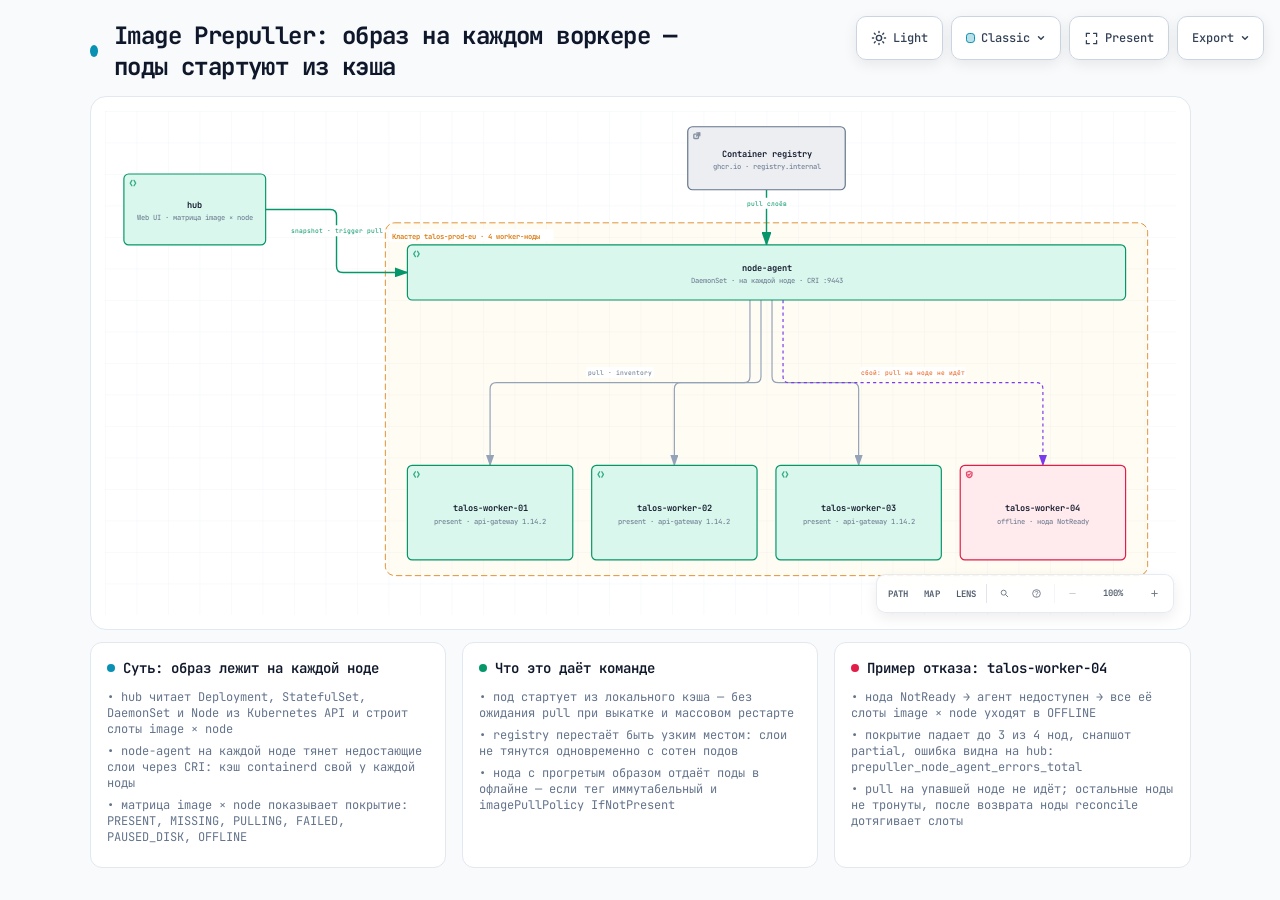
==== docs/diagrams/image-prepuller-overview.html @ 0c8bc64e "docs(diagrams): rebuild the main diagram around the product story The diagram described the two-clus" ====
<!DOCTYPE html>
<html lang="en" data-theme="dark" data-preset="classic">
<head>
  <meta charset="UTF-8">
  <meta name="viewport" content="width=device-width, initial-scale=1.0">
  <meta name="generator" content="archify 2.16.0-dev.0">
  <title>Image Prepuller: образ на каждом воркере — поды стартуют из кэша Diagram</title>
  <script>
    // Resolve the theme before first paint so light-preference users don't
    // see a dark flash. The toolbar script below re-applies with UI state.
    (function () {
      try {
        var theme = null;
        try {
          var param = new URLSearchParams(window.location.search).get('theme');
          if (param === 'light' || param === 'dark') theme = param;
          if (new URLSearchParams(window.location.search).get('embed') === '1') {
            document.documentElement.setAttribute('data-embed', 'true');
          }
          if (new URLSearchParams(window.location.search).get('present') === '1') {
            document.documentElement.setAttribute('data-present', 'true');
          }
        } catch (_) {}
        if (!theme) {
          try { theme = localStorage.getItem('archify-theme'); } catch (_) {}
        }
        if (theme !== 'light' && theme !== 'dark') {
          theme = window.matchMedia('(prefers-color-scheme: light)').matches ? 'light' : 'dark';
        }
        document.documentElement.setAttribute('data-theme', theme);
      } catch (_) {}
    })();
  </script>
  <!-- Async font load: a blackholed network must not block first paint.
       The body font stack falls back to system monospace until it lands. -->
  <link rel="preconnect" href="https://fonts.gstatic.com" crossorigin>
  <link href="https://fonts.googleapis.com/css2?family=JetBrains+Mono:wght@400;500;600;700&display=swap"
        rel="stylesheet" media="print" onload="this.media='all'">
  <noscript>
    <link href="https://fonts.googleapis.com/css2?family=JetBrains+Mono:wght@400;500;600;700&display=swap" rel="stylesheet">
  </noscript>
  <style>
    /* ==========================================================
       THEME VARIABLES — switch by toggling [data-theme] on <html>
       ========================================================== */
    :root,
    [data-theme="dark"] {
      --bg: #020617;
      --grid: #1e293b;
      --text: #ffffff;
      --text-muted: #94a3b8;
      --text-dim: #475569;
      /* UI chrome and menu hints need more contrast than SVG .t-dim accents */
      --text-faint: #7d8da1;

      --panel: rgba(15, 23, 42, 0.5);
      --panel-border: #1e293b;
      --lane-fill: rgba(15, 23, 42, 0.22);
      --lane-stroke: #334155;

      --arrow: #64748b;
      --arrow-emphasis: #34d399;

      /* Opaque mask color used behind semi-transparent component fills
         so the arrows drawn underneath are properly hidden. */
      --mask: #0f172a;

      --frontend-fill:    rgba(8, 51, 68, 0.4);
      --frontend-stroke:  #22d3ee;
      --backend-fill:     rgba(6, 78, 59, 0.4);
      --backend-stroke:   #34d399;
      --database-fill:    rgba(76, 29, 149, 0.4);
      --database-stroke:  #a78bfa;
      --cloud-fill:       rgba(120, 53, 15, 0.3);
      --cloud-stroke:     #fbbf24;
      --security-fill:    rgba(136, 19, 55, 0.4);
      --security-stroke:  #fb7185;
      --messagebus-fill:  rgba(251, 146, 60, 0.3);
      --messagebus-stroke:#fb923c;
      --external-fill:    rgba(30, 41, 59, 0.5);
      --external-stroke:  #94a3b8;

      --toolbar-bg:       rgba(15, 23, 42, 0.8);
      --toolbar-border:   #334155;
      --toolbar-text:     #e2e8f0;
      --toolbar-hover:    rgba(15, 23, 42, 0.95);
      --toolbar-menu-bg:  #0f172a;
    }

    [data-theme="light"] {
      --bg: #f8fafc;
      --grid: #e2e8f0;
      --text: #0f172a;
      --text-muted: #64748b;
      --text-dim: #94a3b8;
      --text-faint: #64748b;

      --panel: #ffffff;
      --panel-border: #e2e8f0;
      --lane-fill: rgba(248, 250, 252, 0.65);
      --lane-stroke: #cbd5e1;

      --arrow: #94a3b8;
      --arrow-emphasis: #059669;

      --mask: #ffffff;

      --frontend-fill:    rgba(34, 211, 238, 0.15);
      --frontend-stroke:  #0891b2;
      --backend-fill:     rgba(52, 211, 153, 0.18);
      --backend-stroke:   #059669;
      --database-fill:    rgba(167, 139, 250, 0.2);
      --database-stroke:  #7c3aed;
      --cloud-fill:       rgba(251, 191, 36, 0.18);
      --cloud-stroke:     #d97706;
      --security-fill:    rgba(251, 113, 133, 0.15);
      --security-stroke:  #e11d48;
      --messagebus-fill:  rgba(251, 146, 60, 0.15);
      --messagebus-stroke:#ea580c;
      --external-fill:    rgba(148, 163, 184, 0.18);
      --external-stroke:  #64748b;

      --toolbar-bg:       rgba(255, 255, 255, 0.92);
      --toolbar-border:   #cbd5e1;
      --toolbar-text:     #334155;
      --toolbar-hover:    #ffffff;
      --toolbar-menu-bg:  #ffffff;
    }

    /* ==========================================================
       SIGNAL FLOW — an opt-in, motion-forward visual preset.
       The variables also target a standalone exported SVG, whose
       root carries data-preset and data-theme directly.
       ========================================================== */
    [data-preset="signal-flow"][data-theme="dark"] {
      --bg: #030711;
      --grid: #15233a;
      --panel: rgba(6, 14, 28, 0.78);
      --panel-border: #1d3350;
      --lane-fill: rgba(9, 22, 40, 0.5);
      --lane-stroke: #2c4564;
      --text: #f5fbff;
      --text-muted: #9eb0c7;
      --text-dim: #52667f;
      --text-faint: #7890ad;
      --mask: #07101e;
      --frontend-fill: rgba(6, 182, 212, 0.14);
      --frontend-stroke: #67e8f9;
      --backend-fill: rgba(16, 185, 129, 0.14);
      --backend-stroke: #5eead4;
      --database-fill: rgba(139, 92, 246, 0.16);
      --database-stroke: #c4b5fd;
      --cloud-fill: rgba(245, 158, 11, 0.13);
      --cloud-stroke: #fcd34d;
      --security-fill: rgba(244, 63, 94, 0.13);
      --security-stroke: #fda4af;
      --messagebus-fill: rgba(249, 115, 22, 0.13);
      --messagebus-stroke: #fdba74;
      --external-fill: rgba(71, 85, 105, 0.24);
      --external-stroke: #a5b4c7;
      --arrow: #7890ad;
      --arrow-emphasis: #2dd4bf;
      --toolbar-bg: rgba(7, 16, 30, 0.86);
      --toolbar-border: #29415f;
      --toolbar-menu-bg: #07101e;
    }

    [data-preset="signal-flow"][data-theme="light"] {
      --bg: #f4f9fc;
      --grid: #d4e5ee;
      --panel: rgba(255, 255, 255, 0.82);
      --panel-border: #bfd5e2;
      --lane-fill: rgba(232, 243, 248, 0.62);
      --lane-stroke: #a9c5d5;
      --text: #102638;
      --text-muted: #587287;
      --text-dim: #8aa2b4;
      --text-faint: #668397;
      --mask: #ffffff;
      --frontend-fill: rgba(6, 182, 212, 0.09);
      --frontend-stroke: #0789a1;
      --backend-fill: rgba(5, 150, 105, 0.09);
      --backend-stroke: #087f69;
      --database-fill: rgba(124, 58, 237, 0.09);
      --database-stroke: #7254c7;
      --cloud-fill: rgba(217, 119, 6, 0.08);
      --cloud-stroke: #b9670b;
      --security-fill: rgba(225, 29, 72, 0.08);
      --security-stroke: #c53a59;
      --messagebus-fill: rgba(234, 88, 12, 0.08);
      --messagebus-stroke: #c65f27;
      --external-fill: rgba(100, 116, 139, 0.1);
      --external-stroke: #607a8c;
      --arrow: #7b97aa;
      --arrow-emphasis: #0d9488;
    }

    /* ==========================================================
       BLUEPRINT — a review-first drafting preset for deployment,
       infrastructure, and technical design documentation. It keeps
       the same semantic palette and geometry while trading glow for
       precise grid contrast, squared materials, and drafting marks.
       ========================================================== */
    [data-preset="blueprint"][data-theme="dark"] {
      --bg: #06131f;
      --grid: #17425a;
      --panel: rgba(7, 27, 43, 0.9);
      --panel-border: #27627f;
      --lane-fill: rgba(10, 43, 66, 0.36);
      --lane-stroke: #34799a;
      --text: #e3f6ff;
      --text-muted: #91b8ca;
      --text-dim: #557e92;
      --text-faint: #739caf;
      --mask: #0a2031;
      --frontend-fill: rgba(26, 157, 193, 0.14);
      --frontend-stroke: #66d9ef;
      --backend-fill: rgba(31, 155, 124, 0.13);
      --backend-stroke: #69dfbd;
      --database-fill: rgba(120, 105, 196, 0.14);
      --database-stroke: #b4a8ff;
      --cloud-fill: rgba(197, 145, 43, 0.13);
      --cloud-stroke: #ffd166;
      --security-fill: rgba(199, 76, 104, 0.13);
      --security-stroke: #ff8da1;
      --messagebus-fill: rgba(207, 112, 49, 0.13);
      --messagebus-stroke: #ffad66;
      --external-fill: rgba(84, 119, 139, 0.18);
      --external-stroke: #a7cad9;
      --arrow: #78a3b7;
      --arrow-emphasis: #64dfc1;
      --toolbar-bg: rgba(7, 28, 45, 0.92);
      --toolbar-border: #34799a;
      --toolbar-text: #d8f3ff;
      --toolbar-hover: rgba(18, 58, 83, 0.95);
      --toolbar-menu-bg: #0a2031;
    }

    [data-preset="blueprint"][data-theme="light"] {
      --bg: #edf7fa;
      --grid: #b5d5e1;
      --panel: rgba(249, 253, 255, 0.94);
      --panel-border: #78aabd;
      --lane-fill: rgba(210, 232, 240, 0.42);
      --lane-stroke: #83b2c4;
      --text: #123344;
      --text-muted: #4e7486;
      --text-dim: #86a6b4;
      --text-faint: #668c9d;
      --mask: #f9fdff;
      --frontend-fill: rgba(8, 145, 178, 0.08);
      --frontend-stroke: #087f9c;
      --backend-fill: rgba(5, 128, 101, 0.08);
      --backend-stroke: #08755f;
      --database-fill: rgba(100, 75, 180, 0.08);
      --database-stroke: #6757a8;
      --cloud-fill: rgba(181, 120, 15, 0.08);
      --cloud-stroke: #a86609;
      --security-fill: rgba(190, 48, 80, 0.07);
      --security-stroke: #b32f50;
      --messagebus-fill: rgba(196, 81, 22, 0.07);
      --messagebus-stroke: #b65120;
      --external-fill: rgba(79, 112, 128, 0.08);
      --external-stroke: #506f7e;
      --arrow: #6d93a5;
      --arrow-emphasis: #087f69;
      --toolbar-bg: rgba(247, 252, 254, 0.94);
      --toolbar-border: #8ab5c5;
      --toolbar-text: #294f61;
      --toolbar-hover: #ffffff;
      --toolbar-menu-bg: #f9fdff;
    }

    /* ==========================================================
       EDITORIAL — a warm, publication-minded preset for design
       reviews, launch notes, and documentation. The diagram keeps
       the same semantic palette and exact geometry, but trades
       software chrome for paper, ink, ruled structure, and one
       restrained vermilion accent.
       ========================================================== */
    [data-preset="editorial"][data-theme="dark"] {
      --bg: #181611;
      --grid: #39342a;
      --panel: rgba(35, 31, 24, 0.96);
      --panel-border: #625a4a;
      --lane-fill: rgba(52, 46, 35, 0.46);
      --lane-stroke: #726957;
      --text: #f4eddf;
      --text-muted: #b9ae9b;
      --text-dim: #776e60;
      --text-faint: #9d917e;
      --mask: #231f18;
      --frontend-fill: rgba(43, 133, 142, 0.16);
      --frontend-stroke: #7fc6c7;
      --backend-fill: rgba(63, 132, 92, 0.16);
      --backend-stroke: #8fc29e;
      --database-fill: rgba(117, 91, 141, 0.17);
      --database-stroke: #c0a4d0;
      --cloud-fill: rgba(170, 119, 49, 0.16);
      --cloud-stroke: #d8ad68;
      --security-fill: rgba(157, 69, 65, 0.17);
      --security-stroke: #df9085;
      --messagebus-fill: rgba(174, 79, 42, 0.16);
      --messagebus-stroke: #df946f;
      --external-fill: rgba(126, 115, 96, 0.18);
      --external-stroke: #b8ad99;
      --arrow: #948978;
      --arrow-emphasis: #dd6b3d;
      --toolbar-bg: rgba(35, 31, 24, 0.92);
      --toolbar-border: #625a4a;
      --toolbar-text: #eee5d5;
      --toolbar-hover: #302a20;
      --toolbar-menu-bg: #231f18;
    }

    [data-preset="editorial"][data-theme="light"] {
      --bg: #f2eee5;
      --grid: #d8d0c2;
      --panel: rgba(251, 248, 241, 0.97);
      --panel-border: #c4b9a6;
      --lane-fill: rgba(229, 221, 207, 0.42);
      --lane-stroke: #b8aa94;
      --text: #242018;
      --text-muted: #6f6658;
      --text-dim: #a09788;
      --text-faint: #817767;
      --mask: #fbf8f1;
      --frontend-fill: rgba(31, 117, 126, 0.09);
      --frontend-stroke: #287e84;
      --backend-fill: rgba(42, 119, 75, 0.09);
      --backend-stroke: #397b53;
      --database-fill: rgba(105, 75, 130, 0.09);
      --database-stroke: #765d86;
      --cloud-fill: rgba(157, 103, 31, 0.1);
      --cloud-stroke: #9a671f;
      --security-fill: rgba(153, 58, 52, 0.09);
      --security-stroke: #9e463f;
      --messagebus-fill: rgba(182, 70, 27, 0.09);
      --messagebus-stroke: #ad4b25;
      --external-fill: rgba(101, 91, 75, 0.09);
      --external-stroke: #746b5e;
      --arrow: #8a806f;
      --arrow-emphasis: #bb4c23;
      --toolbar-bg: rgba(251, 248, 241, 0.94);
      --toolbar-border: #c4b9a6;
      --toolbar-text: #40392f;
      --toolbar-hover: #fffdf8;
      --toolbar-menu-bg: #fbf8f1;
    }

    * { margin: 0; padding: 0; box-sizing: border-box; }

    body {
      font-family: 'JetBrains Mono', ui-monospace, SFMono-Regular, Menlo, Consolas, 'DejaVu Sans Mono', 'Liberation Mono', 'Noto Sans Mono CJK SC', 'PingFang SC', 'Hiragino Sans GB', 'Microsoft YaHei', monospace;
      background: var(--bg);
      min-height: 100vh;
      padding: 2rem;
      color: var(--text);
      transition: background 0.2s ease, color 0.2s ease;
    }

    html[data-preset="signal-flow"] body {
      background-image:
        radial-gradient(circle at 18% -8%, rgba(34, 211, 238, 0.14), transparent 34rem),
        radial-gradient(circle at 92% 18%, rgba(139, 92, 246, 0.12), transparent 30rem);
      background-attachment: fixed;
    }
    html[data-preset="signal-flow"][data-theme="light"] body {
      background-image:
        radial-gradient(circle at 18% -8%, rgba(6, 182, 212, 0.12), transparent 34rem),
        radial-gradient(circle at 92% 18%, rgba(139, 92, 246, 0.08), transparent 30rem);
    }
    html[data-preset="blueprint"] body {
      background-image:
        linear-gradient(var(--grid) 1px, transparent 1px),
        linear-gradient(90deg, var(--grid) 1px, transparent 1px);
      background-size: 32px 32px;
      background-position: -1px -1px;
      background-attachment: fixed;
    }
    html[data-preset="editorial"] body {
      background-image:
        linear-gradient(90deg, transparent 0, transparent 5.4rem, color-mix(in srgb, var(--security-stroke) 18%, transparent) 5.4rem, color-mix(in srgb, var(--security-stroke) 18%, transparent) calc(5.4rem + 1px), transparent calc(5.4rem + 1px)),
        repeating-linear-gradient(0deg, transparent 0, transparent 31px, color-mix(in srgb, var(--grid) 36%, transparent) 31px, color-mix(in srgb, var(--grid) 36%, transparent) 32px);
      background-attachment: fixed;
    }

    /* Gallery/embed mode keeps the generated artifact as the source of truth
       while presenting only its diagram surface inside a proof card. */
    html[data-embed="true"] body {
      min-height: 0;
      padding: 0;
      overflow: hidden;
      background: var(--bg);
      background-image: none;
    }
    html[data-embed="true"] .toolbar,
    html[data-embed="true"] .header,
    html[data-embed="true"] .cards,
    html[data-embed="true"] .diagram-nav,
    html[data-embed="true"] .overview-map,
    html[data-embed="true"] .focus-chip,
    html[data-embed="true"] .route-probe,
    html[data-embed="true"] .semantic-lens,
    html[data-embed="true"] .diagram-guide,
    html[data-embed="true"] .node-finder,
    html[data-embed="true"] .guided-views { display: none !important; }
    html[data-embed="true"] .container { max-width: none; }
    html[data-embed="true"] .diagram-container {
      padding: 0.5rem;
      border: 0;
      border-radius: 0;
      box-shadow: none;
    }
    html[data-embed="true"] .diagram-container svg { min-width: 0; }

    /* Share Chapter Cue lives in the HTML viewer layer, not inside the SVG.
       It gives one-shot embeds a title, authored note, truthful stop order,
       and lifecycle state while canonical diagram geometry stays untouched. */
    .share-chapter-cue { display: none; }
    html[data-embed="true"][data-share-playback="true"] .share-chapter-cue:not([hidden]),
    html[data-embed="true"][data-share-moment="true"] .share-chapter-cue:not([hidden]) {
      position: absolute;
      z-index: 18;
      top: 0.85rem;
      left: 50%;
      display: grid;
      grid-template-columns: auto minmax(9rem, 13.5rem) minmax(0, 1fr);
      align-items: center;
      gap: 0.45rem 0.85rem;
      width: min(52rem, calc(100% - 1.5rem));
      min-height: 3.35rem;
      padding: 0.55rem 0.75rem 0.65rem;
      overflow: hidden;
      border: 1px solid color-mix(in srgb, var(--frontend-stroke) 42%, var(--toolbar-border));
      border-radius: 0.75rem;
      background:
        linear-gradient(115deg, color-mix(in srgb, var(--frontend-fill) 52%, transparent), transparent 45%),
        color-mix(in srgb, var(--toolbar-menu-bg) 92%, transparent);
      color: var(--toolbar-text);
      box-shadow: 0 14px 42px rgba(0, 0, 0, 0.3), inset 0 1px 0 rgba(255, 255, 255, 0.045);
      backdrop-filter: blur(16px);
      pointer-events: none;
      animation: archify-share-cue-enter 280ms cubic-bezier(0.22, 1, 0.36, 1) both;
    }
    html[data-preset="blueprint"] .share-chapter-cue {
      border-radius: 0.2rem;
      background:
        linear-gradient(90deg, color-mix(in srgb, var(--frontend-fill) 46%, transparent), transparent 36%),
        var(--toolbar-menu-bg);
      box-shadow: 0 10px 28px rgba(0, 0, 0, 0.2);
      backdrop-filter: none;
    }
    html[data-preset="editorial"] .share-chapter-cue {
      border-color: var(--panel-border);
      background:
        linear-gradient(90deg, color-mix(in srgb, var(--security-fill) 58%, transparent), transparent 42%),
        var(--toolbar-menu-bg);
      box-shadow: 0 10px 30px color-mix(in srgb, #000 18%, transparent);
      backdrop-filter: none;
    }
    html[data-preset="editorial"] .share-chapter-state { color: var(--arrow-emphasis); }
    html[data-preset="editorial"] .share-chapter-state::before {
      border-radius: 0;
      box-shadow: none;
      transform: rotate(45deg) scale(0.8);
    }
    .share-chapter-index {
      display: grid;
      gap: 0.12rem;
      min-width: 5rem;
      padding-right: 0.75rem;
      border-right: 1px solid var(--toolbar-border);
    }
    .share-chapter-state {
      display: inline-flex;
      align-items: center;
      gap: 0.36rem;
      color: var(--frontend-stroke);
      font-size: 0.5rem;
      font-weight: 800;
      letter-spacing: 0.14em;
      text-transform: uppercase;
    }
    .share-chapter-state::before {
      width: 0.38rem;
      height: 0.38rem;
      border-radius: 50%;
      background: currentColor;
      box-shadow: 0 0 10px currentColor;
      content: '';
    }
    .share-chapter-cue[data-state="playing"] .share-chapter-state::before {
      animation: archify-share-cue-pulse 1.15s ease-in-out infinite;
    }
    .share-chapter-count {
      color: var(--text-faint);
      font-size: 0.5rem;
      font-weight: 700;
      letter-spacing: 0.08em;
      text-transform: uppercase;
    }
    .share-chapter-copy { min-width: 0; }
    .share-chapter-copy strong,
    .share-chapter-copy small,
    .share-chapter-route {
      display: block;
      overflow: hidden;
      text-overflow: ellipsis;
      white-space: nowrap;
    }
    .share-chapter-copy strong {
      color: var(--toolbar-text);
      font-size: 0.6875rem;
      line-height: 1.35;
    }
    .share-chapter-copy small {
      margin-top: 0.08rem;
      color: var(--text-muted);
      font-size: 0.5rem;
      line-height: 1.35;
    }
    .share-chapter-route {
      color: color-mix(in srgb, var(--frontend-stroke) 76%, var(--text-muted));
      font-size: 0.5625rem;
      font-weight: 650;
      letter-spacing: 0.015em;
      text-align: right;
    }
    .share-chapter-progress {
      position: absolute;
      right: 0;
      bottom: 0;
      left: 0;
      height: 2px;
      overflow: hidden;
      background: color-mix(in srgb, var(--toolbar-border) 72%, transparent);
    }
    .share-chapter-progress span {
      display: block;
      width: 100%;
      height: 100%;
      background: linear-gradient(90deg, var(--frontend-stroke), var(--database-stroke));
      box-shadow: 0 0 12px var(--frontend-stroke);
      transform: scaleX(0);
      transform-origin: left center;
    }

    /* Presentation Stage is a viewer-only layer: it gives the live diagram
       the viewport while keeping guided views, theme, focus, and exports real.
       Embed mode wins when both query parameters are present. */
    html[data-present="true"]:not([data-embed="true"]) body {
      height: 100dvh;
      min-height: 0;
      padding: 1rem;
      overflow: hidden;
    }
    html[data-present="true"]:not([data-embed="true"]) .container {
      display: flex;
      flex-direction: column;
      gap: 0.75rem;
      width: 100%;
      max-width: none;
      height: calc(100dvh - 2rem);
    }
    html[data-present="true"]:not([data-embed="true"]) .header {
      flex: none;
      min-width: 0;
      margin: 0;
      padding-right: 23rem;
    }
    html[data-present="true"]:not([data-embed="true"]) .header-row { margin-bottom: 0.25rem; }
    html[data-present="true"]:not([data-embed="true"]) .subtitle {
      overflow: hidden;
      text-overflow: ellipsis;
      white-space: nowrap;
    }
    html[data-present="true"]:not([data-embed="true"]) .guided-views {
      flex: none;
      margin-bottom: 0;
    }
    html[data-present="true"]:not([data-embed="true"]) .diagram-container {
      display: flex;
      flex: 1 1 auto;
      align-items: center;
      justify-content: center;
      min-height: 0;
      padding: 0.75rem;
      padding-bottom: calc(0.75rem + var(--archify-nav-reserve));
    }
    html[data-present="true"]:not([data-embed="true"]) .diagram-container > svg {
      width: 100%;
      height: 100%;
      min-width: 0;
    }
    html[data-present="true"]:not([data-embed="true"]) .cards { display: none; }
    html[data-present="true"]:not([data-embed="true"]) #btn-present {
      border-color: var(--frontend-stroke);
      color: var(--frontend-stroke);
    }

    /* The reader owns only the outer scale. Wide diagrams keep one authored
       SVG/viewBox while the runtime chooses a desktop width from the actual
       vertical budget. This avoids device-specific files and breakpoint
       jumps between a laptop and a tall monitor. */
    .container {
      width: 100%;
      max-width: var(--archify-reader-width, 1440px);
      margin: 0 auto;
    }
    @media (min-width: 768px) and (max-height: 920px) {
      .header { margin-bottom: 1rem; }
      .diagram-container { padding: 1rem; }
      .cards { margin-top: 1rem; }
      .card { padding: 1rem; }
    }

    .header { margin-bottom: 1.5rem; padding-right: 29.5rem; }

    html[data-preset="signal-flow"] .header,
    html[data-preset="blueprint"] .header,
    html[data-preset="editorial"] .header { padding-right: 29.5rem; }

    .header-row {
      display: flex;
      align-items: center;
      gap: 1rem;
      margin-bottom: 0.5rem;
    }

    .pulse-dot {
      width: 12px;
      height: 12px;
      background: var(--frontend-stroke);
      border-radius: 50%;
      animation: none;
    }

    html[data-motion-capable="true"] .pulse-dot { animation: pulse 2s infinite; }

    @keyframes pulse {
      0%, 100% { opacity: 1; }
      50% { opacity: 0.5; }
    }

    h1 {
      font-size: 1.5rem;
      font-weight: 700;
      letter-spacing: -0.025em;
    }

    .subtitle {
      color: var(--text-muted);
      font-size: 0.875rem;
      margin-left: 1.75rem;
    }

    html[data-preset="signal-flow"] .header-row::after {
      content: attr(data-preset-badge-signal-flow);
      margin-left: auto;
      color: var(--frontend-stroke);
      border: 1px solid var(--frontend-stroke);
      border-radius: 999px;
      padding: 0.28rem 0.6rem;
      font-size: 0.625rem;
      letter-spacing: 0.12em;
      opacity: 0.82;
      box-shadow: 0 0 20px rgba(34, 211, 238, 0.12);
      white-space: nowrap;
    }

    html[data-preset="blueprint"] .pulse-dot {
      width: 10px;
      height: 10px;
      border: 1px solid var(--frontend-stroke);
      border-radius: 1px;
      background: transparent;
      box-shadow: inset 0 0 0 2px var(--bg);
      transform: rotate(45deg);
      animation: none;
    }
    html[data-preset="blueprint"] .header-row::after {
      content: attr(data-preset-badge-blueprint);
      margin-left: auto;
      padding: 0.28rem 0.55rem;
      border-top: 1px solid var(--frontend-stroke);
      border-bottom: 1px solid var(--frontend-stroke);
      color: var(--frontend-stroke);
      font-size: 0.5625rem;
      font-weight: 700;
      letter-spacing: 0.14em;
      white-space: nowrap;
    }

    html[data-preset="editorial"] h1,
    html[data-preset="editorial"] .card h3 {
      font-family: Georgia, 'Times New Roman', 'Songti SC', STSong, serif;
      letter-spacing: -0.02em;
    }
    html[data-preset="editorial"] h1 { font-size: 1.72rem; font-weight: 600; }
    html[data-preset="editorial"] .pulse-dot {
      width: 9px;
      height: 9px;
      border: 1px solid var(--arrow-emphasis);
      border-radius: 0;
      background: var(--arrow-emphasis);
      box-shadow: 0 0 0 3px color-mix(in srgb, var(--arrow-emphasis) 14%, transparent);
      transform: rotate(45deg);
      animation: none;
    }
    html[data-preset="editorial"] .header-row::after {
      content: attr(data-preset-badge-editorial);
      margin-left: auto;
      padding: 0.32rem 0 0.24rem;
      border-bottom: 2px solid var(--arrow-emphasis);
      color: var(--arrow-emphasis);
      font-family: Georgia, 'Times New Roman', serif;
      font-size: 0.625rem;
      font-style: italic;
      font-weight: 600;
      letter-spacing: 0.08em;
      white-space: nowrap;
    }

    .diagram-container {
      --archify-nav-reserve: 0px;
      background: var(--panel);
      border-radius: 1rem;
      border: 1px solid var(--panel-border);
      padding: 1.5rem;
      padding-bottom: calc(1.5rem + var(--archify-nav-reserve));
      overflow: hidden;
      position: relative;
    }

    html[data-preset="signal-flow"] .diagram-container {
      position: relative;
      overflow: hidden;
      background: linear-gradient(180deg, rgba(8, 20, 38, 0.82), rgba(3, 8, 18, 0.94));
      box-shadow: inset 0 1px 0 rgba(255, 255, 255, 0.04), 0 28px 80px rgba(0, 0, 0, 0.34);
    }
    html[data-preset="signal-flow"][data-theme="light"] .diagram-container {
      background: linear-gradient(180deg, rgba(255, 255, 255, 0.9), rgba(237, 246, 250, 0.94));
      box-shadow: inset 0 1px 0 rgba(255, 255, 255, 0.72), 0 24px 60px rgba(45, 78, 99, 0.12);
    }
    html[data-preset="blueprint"] .diagram-container {
      border-color: var(--panel-border);
      border-radius: 0.35rem;
      background: var(--panel);
      box-shadow:
        inset 0 0 0 1px color-mix(in srgb, var(--panel-border) 34%, transparent),
        0 18px 48px rgba(0, 0, 0, 0.16);
    }
    html[data-preset="blueprint"] .diagram-container::after {
      content: "";
      position: absolute;
      z-index: 10;
      inset: 0.7rem;
      pointer-events: none;
      background:
        linear-gradient(var(--frontend-stroke), var(--frontend-stroke)) left top / 1.35rem 1px no-repeat,
        linear-gradient(var(--frontend-stroke), var(--frontend-stroke)) left top / 1px 1.35rem no-repeat,
        linear-gradient(var(--frontend-stroke), var(--frontend-stroke)) right top / 1.35rem 1px no-repeat,
        linear-gradient(var(--frontend-stroke), var(--frontend-stroke)) right top / 1px 1.35rem no-repeat,
        linear-gradient(var(--frontend-stroke), var(--frontend-stroke)) left bottom / 1.35rem 1px no-repeat,
        linear-gradient(var(--frontend-stroke), var(--frontend-stroke)) left bottom / 1px 1.35rem no-repeat,
        linear-gradient(var(--frontend-stroke), var(--frontend-stroke)) right bottom / 1.35rem 1px no-repeat,
        linear-gradient(var(--frontend-stroke), var(--frontend-stroke)) right bottom / 1px 1.35rem no-repeat;
      opacity: 0.58;
    }
    html[data-preset="editorial"] .diagram-container {
      overflow: hidden;
      border-color: var(--panel-border);
      border-radius: 0.38rem;
      background:
        linear-gradient(90deg, color-mix(in srgb, var(--security-fill) 58%, transparent), transparent 12%),
        var(--panel);
      box-shadow:
        0 1px 0 color-mix(in srgb, var(--text) 6%, transparent),
        0 18px 48px color-mix(in srgb, #000 19%, transparent);
    }
    html[data-preset="editorial"] .diagram-container::after {
      position: absolute;
      z-index: 10;
      top: 0.72rem;
      right: 1.25rem;
      padding: 0.2rem 0.52rem;
      border: 1px solid var(--panel-border);
      background: var(--panel);
      color: var(--arrow-emphasis);
      content: attr(data-preset-badge-editorial-plate);
      font-family: Georgia, 'Times New Roman', serif;
      font-size: 0.52rem;
      font-style: italic;
      font-weight: 600;
      letter-spacing: 0.09em;
      pointer-events: none;
    }
    html[data-embed="true"][data-preset="editorial"] .diagram-container::after { display: none; }
    html[data-motion-capable="true"][data-preset="signal-flow"][data-ambient-motion="running"] .diagram-container::before {
      content: "";
      position: absolute;
      inset: 0;
      pointer-events: none;
      background: linear-gradient(115deg, transparent 28%, rgba(103, 232, 249, 0.035) 48%, transparent 68%);
      transform: translateX(-70%);
      animation: archify-signal-scan 4.8s ease-in-out 1 both;
    }

    /* Motion Governor gives the reader a real static state and gives the
       strongest semantic action the only motion budget. Atmosphere resets to
       its authored base instead of freezing mid-cycle. Static artifacts never
       start a decorative pulse or scan. */
    html:not([data-motion-capable="true"]) svg[data-animation="trace"] [data-animate] {
      animation: none !important;
    }
    html[data-motion="still"] .pulse-dot,
    html[data-motion="still"] .diagram-container::before,
    html[data-motion="still"] svg[data-animation="trace"] [data-animate],
    html[data-motion-owner] .pulse-dot,
    html[data-motion-owner] .diagram-container::before,
    html[data-motion-owner] svg[data-animation="trace"] [data-animate],
    html[data-embed="true"] .pulse-dot,
    html[data-embed="true"] .diagram-container::before,
    html[data-share-playback="true"] .pulse-dot,
    html[data-share-playback="true"] .diagram-container::before,
    html[data-document-hidden="true"] .pulse-dot,
    html[data-document-hidden="true"] .diagram-container::before,
    html[data-document-hidden="true"] svg[data-animation="trace"] [data-animate] {
      animation: none !important;
    }
    html[data-motion="still"] .diagram-container::before,
    html[data-motion-owner] .diagram-container::before,
    html[data-embed="true"] .diagram-container::before,
    html[data-share-playback="true"] .diagram-container::before {
      opacity: 0;
    }
    html[data-motion="still"] .guided-view-progress span,
    html[data-motion="still"] .guided-story-caption,
    html[data-motion="still"] .story-trail-flow,
    html[data-motion="still"] .intent-trace-flow,
    html[data-motion="still"] .route-probe-flow,
    html[data-motion="still"] .route-journey-flow,
    html[data-motion="still"] .semantic-lens-flow,
    html[data-motion="still"] .diagram-guide,
    html[data-motion="still"] [data-story-step],
    html[data-motion="still"] .overview-map-live,
    html[data-motion="still"] .guided-view-stop,
    html[data-motion="still"] .share-chapter-cue,
    html[data-motion="still"] .share-chapter-state::before,
    html[data-motion="still"] .share-chapter-progress span,
    html[data-document-hidden="true"] .guided-view-progress span,
    html[data-document-hidden="true"] .story-trail-flow,
    html[data-document-hidden="true"] .intent-trace-flow,
    html[data-document-hidden="true"] .route-probe-flow,
    html[data-document-hidden="true"] .route-journey-flow,
    html[data-document-hidden="true"] .semantic-lens-flow,
    html[data-document-hidden="true"] .diagram-guide,
    html[data-document-hidden="true"] [data-story-step],
    html[data-document-hidden="true"] .overview-map-live,
    html[data-document-hidden="true"] .guided-view-stop,
    html[data-document-hidden="true"] .share-chapter-cue,
    html[data-document-hidden="true"] .share-chapter-state::before,
    html[data-document-hidden="true"] .share-chapter-progress span {
      animation: none !important;
    }
    html[data-motion="still"] .guided-view-progress span {
      transform: scaleX(1) !important;
    }
    html[data-motion="still"] svg[data-story-playing="true"] .story-trail-flow {
      stroke-dasharray: none;
      stroke-dashoffset: 0;
      opacity: 0.55;
    }
    html[data-motion="still"] .intent-trace-flow,
    html[data-motion="still"] .route-probe-flow {
      stroke-dasharray: none;
      stroke-dashoffset: 0;
      opacity: 0.72;
    }
    html[data-motion="still"] .route-journey-overlay,
    html[data-document-hidden="true"] .route-journey-overlay { display: none !important; }
    html[data-motion="still"] .relationship-pulse-overlay,
    html[data-motion="still"] .story-carrier-overlay,
    html[data-document-hidden="true"] .story-carrier-overlay { display: none !important; }
    html[data-motion="still"] .chapter-handoff-overlay { display: none !important; }
    html[data-motion="still"] .chapter-handoff-anchor { animation: none !important; }
    html[data-motion="still"] .guided-view-chapter,
    html[data-motion="still"] svg [data-node-id],
    html[data-motion="still"] svg [data-edge-from],
    html[data-motion="still"] svg [data-detail],
    html[data-motion="still"] svg [data-detail-anchor],
    html[data-motion="still"] svg [data-legend-hit],
    html[data-motion="still"] svg {
      transition: none !important;
    }

    svg {
      width: 100%;
      min-width: min(900px, 100%);
      display: block;
      transform-origin: 0 0;
      transition: transform 0.18s ease;
    }

    .diagram-container.is-camera-moving svg {
      transition: transform 0.42s cubic-bezier(0.22, 1, 0.36, 1);
    }
    .diagram-container.is-camera-transaction svg { transition: none; }
    .diagram-container.is-pannable { cursor: grab; }
    .diagram-container.is-panning { cursor: grabbing; user-select: none; }
    .diagram-container.is-panning svg { transition: none; }

    .diagram-nav {
      position: absolute;
      right: 1rem;
      bottom: 1rem;
      z-index: 12;
      display: inline-flex;
      align-items: center;
      max-width: calc(100% - 2rem);
      padding: 0.15rem;
      gap: 0;
      overflow-x: auto;
      border: 1px solid color-mix(in srgb, var(--toolbar-border) 48%, transparent);
      border-radius: 0.58rem;
      background: color-mix(in srgb, var(--toolbar-bg) 82%, transparent);
      box-shadow: 0 5px 14px rgba(0, 0, 0, 0.07);
      backdrop-filter: blur(10px);
      scrollbar-width: none;
    }
    .diagram-nav::-webkit-scrollbar { display: none; }
    .diagram-nav button,
    .focus-chip button,
    .guided-views button {
      border: 0;
      background: transparent;
      color: var(--toolbar-text);
      font: inherit;
      cursor: pointer;
    }
    .diagram-nav button {
      min-width: 2rem;
      height: 2rem;
      padding: 0 0.35rem;
      border-radius: 0.35rem;
      color: color-mix(in srgb, var(--toolbar-text) 68%, transparent);
      font-size: 0.56rem;
      font-weight: 600;
      letter-spacing: 0.02em;
      transition: background 0.15s, color 0.15s;
    }
    .diagram-nav button:hover,
    .diagram-nav button:focus-visible,
    .focus-chip button:hover,
    .focus-chip button:focus-visible,
    .guided-views button:hover,
    .guided-views button:focus-visible { background: var(--toolbar-hover); }
    .diagram-nav button:focus-visible,
    .focus-chip button:focus-visible,
    .guided-views button:focus-visible {
      outline: 2px solid var(--frontend-stroke);
      outline-offset: 1px;
    }
    .diagram-nav button:disabled { opacity: 0.38; cursor: default; }
    .diagram-nav button:disabled:hover { background: transparent; }
    .diagram-nav #btn-route-probe,
    .diagram-nav #btn-overview-map,
    .diagram-nav #btn-semantic-lens {
      min-width: auto;
      padding-inline: 0.5rem;
      color: color-mix(in srgb, var(--toolbar-text) 86%, transparent);
      font-weight: 650;
    }
    .diagram-nav #btn-node-finder,
    .diagram-nav [data-view="out"] {
      position: relative;
      margin-left: 0.25rem;
    }
    .diagram-nav #btn-node-finder::before,
    .diagram-nav [data-view="out"]::before {
      position: absolute;
      top: 0.4rem;
      bottom: 0.4rem;
      left: -0.13rem;
      width: 1px;
      background: color-mix(in srgb, var(--toolbar-border) 62%, transparent);
      content: "";
      pointer-events: none;
    }
    .diagram-nav-icon {
      display: block;
      width: 0.72rem;
      height: 0.72rem;
      margin: auto;
      background: currentColor;
      -webkit-mask-position: center;
      -webkit-mask-repeat: no-repeat;
      -webkit-mask-size: contain;
      mask-position: center;
      mask-repeat: no-repeat;
      mask-size: contain;
    }
    .diagram-nav-icon.find {
      -webkit-mask-image: url("data:image/svg+xml,%3Csvg xmlns='http://www.w3.org/2000/svg' viewBox='0 0 20 20'%3E%3Ccircle cx='8.5' cy='8.5' r='4.5' fill='none' stroke='black' stroke-width='1.8'/%3E%3Cpath d='m12 12 4 4' fill='none' stroke='black' stroke-width='1.8' stroke-linecap='round'/%3E%3C/svg%3E");
      mask-image: url("data:image/svg+xml,%3Csvg xmlns='http://www.w3.org/2000/svg' viewBox='0 0 20 20'%3E%3Ccircle cx='8.5' cy='8.5' r='4.5' fill='none' stroke='black' stroke-width='1.8'/%3E%3Cpath d='m12 12 4 4' fill='none' stroke='black' stroke-width='1.8' stroke-linecap='round'/%3E%3C/svg%3E");
    }
    .diagram-nav-icon.guide {
      -webkit-mask-image: url("data:image/svg+xml,%3Csvg xmlns='http://www.w3.org/2000/svg' viewBox='0 0 20 20'%3E%3Ccircle cx='10' cy='10' r='7' fill='none' stroke='black' stroke-width='1.7'/%3E%3Cpath d='M7.8 7.3a2.4 2.4 0 014.6.9c0 1.8-2.4 2-2.4 3.7M10 14.9h.01' fill='none' stroke='black' stroke-width='1.7' stroke-linecap='round'/%3E%3C/svg%3E");
      mask-image: url("data:image/svg+xml,%3Csvg xmlns='http://www.w3.org/2000/svg' viewBox='0 0 20 20'%3E%3Ccircle cx='10' cy='10' r='7' fill='none' stroke='black' stroke-width='1.7'/%3E%3Cpath d='M7.8 7.3a2.4 2.4 0 014.6.9c0 1.8-2.4 2-2.4 3.7M10 14.9h.01' fill='none' stroke='black' stroke-width='1.7' stroke-linecap='round'/%3E%3C/svg%3E");
    }
    .diagram-nav-icon.minus {
      -webkit-mask-image: url("data:image/svg+xml,%3Csvg xmlns='http://www.w3.org/2000/svg' viewBox='0 0 20 20'%3E%3Cpath d='M5 10h10' fill='none' stroke='black' stroke-width='1.8' stroke-linecap='round'/%3E%3C/svg%3E");
      mask-image: url("data:image/svg+xml,%3Csvg xmlns='http://www.w3.org/2000/svg' viewBox='0 0 20 20'%3E%3Cpath d='M5 10h10' fill='none' stroke='black' stroke-width='1.8' stroke-linecap='round'/%3E%3C/svg%3E");
    }
    .diagram-nav-icon.plus {
      -webkit-mask-image: url("data:image/svg+xml,%3Csvg xmlns='http://www.w3.org/2000/svg' viewBox='0 0 20 20'%3E%3Cpath d='M10 5v10M5 10h10' fill='none' stroke='black' stroke-width='1.8' stroke-linecap='round'/%3E%3C/svg%3E");
      mask-image: url("data:image/svg+xml,%3Csvg xmlns='http://www.w3.org/2000/svg' viewBox='0 0 20 20'%3E%3Cpath d='M10 5v10M5 10h10' fill='none' stroke='black' stroke-width='1.8' stroke-linecap='round'/%3E%3C/svg%3E");
    }
    .diagram-nav [data-view="reset"] {
      display: inline-flex;
      align-items: center;
      justify-content: center;
      gap: 0.2rem;
      min-width: 3.1rem;
      padding-inline: 0.35rem;
    }
    .diagram-nav [data-view="reset"][data-detail-visible] {
      min-width: 3.8rem;
    }
    .diagram-nav-detail {
      color: color-mix(in srgb, var(--toolbar-text) 52%, transparent);
      font-size: 0.44rem;
      font-weight: 700;
      line-height: 1;
      letter-spacing: 0.07em;
    }
    .diagram-nav-percent {
      color: color-mix(in srgb, var(--toolbar-text) 84%, transparent);
      font-size: 0.55rem;
      font-weight: 650;
      line-height: 1;
    }
    .diagram-container[data-camera-indicator="true"] .diagram-nav-detail,
    .diagram-container[data-camera-indicator="true"] .diagram-nav-percent { color: var(--frontend-stroke); }
    .diagram-nav #btn-diagram-guide[aria-expanded="true"] {
      color: var(--cloud-stroke);
      background: var(--toolbar-hover);
    }

    /* Semantic Radar is a deliberately simplified, viewer-only overview. It
       uses authored node bounds and the live camera viewport rather than
       cloning the canonical SVG, so IDs, filters, animation, and export state
       stay singular and deterministic. */
    .overview-map {
      position: absolute;
      right: 1rem;
      bottom: calc(4.15rem + var(--archify-nav-reserve));
      z-index: 12;
      width: 11.25rem;
      overflow: hidden;
      border: 1px solid color-mix(in srgb, var(--frontend-stroke) 52%, var(--toolbar-border));
      border-radius: 0.78rem;
      background: var(--toolbar-menu-bg);
      color: var(--toolbar-text);
      box-shadow: 0 16px 42px rgba(0, 0, 0, 0.3);
      backdrop-filter: blur(16px);
      font-size: 0.625rem;
    }
    .overview-map[hidden] { display: none; }
    .overview-map[data-docked="true"] {
      position: fixed;
      right: var(--archify-radar-right, 1rem);
      top: var(--archify-radar-top, 1rem);
      bottom: auto;
    }
    .overview-map[data-docked="true"][data-dock-side="left"] {
      right: auto;
      left: var(--archify-radar-left, 1rem);
    }
    html[data-preset="blueprint"] .overview-map { border-radius: 0.28rem; }
    .overview-map-head {
      display: grid;
      grid-template-columns: auto minmax(0, 1fr) auto;
      align-items: center;
      gap: 0.45rem;
      min-height: 2.25rem;
      padding: 0.42rem 0.48rem 0.38rem 0.55rem;
      border-bottom: 1px solid var(--toolbar-border);
      background: linear-gradient(110deg, color-mix(in srgb, var(--frontend-fill) 45%, transparent), transparent 68%);
      cursor: grab;
      touch-action: none;
      user-select: none;
    }
    .overview-map[data-panel-dragging="true"] .overview-map-head { cursor: grabbing; }
    .overview-map[data-placement-invalid="true"] {
      border-color: var(--security-stroke);
      box-shadow: 0 0 0 2px color-mix(in srgb, var(--security-stroke) 34%, transparent), 0 16px 42px rgba(0, 0, 0, 0.3);
    }
    .overview-map[data-compact="true"] {
      width: 7.4rem;
    }
    .overview-map[data-compact="true"] .overview-map-head {
      grid-template-columns: minmax(0, 1fr) auto;
      gap: 0.24rem;
      min-height: 1.5rem;
      padding: 0.05rem 0.16rem 0.05rem 0.32rem;
      border-bottom: 0;
    }
    .overview-map[data-compact="true"] .overview-map-live,
    .overview-map[data-compact="true"] .overview-map-copy,
    .overview-map[data-compact="true"] .overview-map-surface,
    .overview-map[data-compact="true"] .overview-map-hint {
      display: none;
    }
    .overview-map[data-compact="true"] .overview-map-expand { display: inline-flex; }
    .overview-map[data-compact="true"] .overview-map-close {
      width: 1.15rem;
      height: 1.15rem;
      font-size: 0.72rem;
    }
    .overview-map-live {
      width: 0.42rem;
      height: 0.42rem;
      border-radius: 50%;
      background: var(--backend-stroke);
      box-shadow: 0 0 0 0 color-mix(in srgb, var(--backend-stroke) 52%, transparent);
      animation: archify-radar-live 2.4s ease-out infinite;
    }
    .overview-map-copy { min-width: 0; line-height: 1.1; }
    .overview-map-copy strong {
      display: block;
      overflow: hidden;
      color: var(--frontend-stroke);
      font-size: 0.59rem;
      letter-spacing: 0.12em;
      text-transform: uppercase;
      white-space: nowrap;
      text-overflow: ellipsis;
    }
    .overview-map-copy small {
      display: block;
      margin-top: 0.18rem;
      overflow: hidden;
      color: var(--text-faint);
      font-size: 0.52rem;
      letter-spacing: 0.04em;
      white-space: nowrap;
      text-overflow: ellipsis;
    }
    .overview-map-expand {
      display: none;
      align-items: center;
      justify-content: center;
      min-width: 0;
      height: 1.2rem;
      padding: 0 0.34rem;
      overflow: hidden;
      border: 0;
      border-radius: 0.3rem;
      background: transparent;
      color: var(--frontend-stroke);
      font: inherit;
      font-size: 0.49rem;
      font-weight: 700;
      letter-spacing: 0.06em;
      text-transform: uppercase;
      white-space: nowrap;
      cursor: pointer;
    }
    .overview-map-close {
      width: 1.55rem;
      height: 1.55rem;
      padding: 0;
      border: 0;
      border-radius: 0.34rem;
      background: transparent;
      color: var(--toolbar-text);
      font: inherit;
      font-size: 0.9rem;
      cursor: pointer;
    }
    .overview-map-expand:hover,
    .overview-map-expand:focus-visible,
    .overview-map-close:hover,
    .overview-map-close:focus-visible { background: var(--toolbar-hover); }
    .overview-map-expand:focus-visible,
    .overview-map-close:focus-visible,
    .overview-map-surface:focus-visible,
    .overview-map-node:focus-visible {
      outline: 2px solid var(--frontend-stroke);
      outline-offset: 1px;
    }
    .overview-map-surface {
      position: relative;
      height: 7rem;
      margin: 0.42rem;
      overflow: hidden;
      border: 1px solid color-mix(in srgb, var(--panel-border) 72%, transparent);
      border-radius: 0.42rem;
      background:
        linear-gradient(color-mix(in srgb, var(--panel-border) 26%, transparent) 1px, transparent 1px),
        linear-gradient(90deg, color-mix(in srgb, var(--panel-border) 26%, transparent) 1px, transparent 1px),
        color-mix(in srgb, var(--bg) 86%, transparent);
      background-size: 12px 12px;
      cursor: crosshair;
      touch-action: none;
    }
    html[data-preset="blueprint"] .overview-map-surface { border-radius: 0.1rem; }
    .overview-map-surface > svg {
      width: 100%;
      height: 100%;
      min-width: 0;
      transform: none !important;
      transition: none !important;
      display: block;
      overflow: visible;
    }
    .overview-map-node {
      fill: var(--backend-stroke);
      fill-opacity: 0.52;
      stroke: var(--backend-stroke);
      stroke-opacity: 0.86;
      vector-effect: non-scaling-stroke;
      cursor: pointer;
      transition: fill-opacity 140ms ease, stroke-width 140ms ease, filter 140ms ease;
    }
    .overview-map-node[data-kind="frontend"],
    .overview-map-node[data-kind="start"] { fill: var(--frontend-stroke); stroke: var(--frontend-stroke); }
    .overview-map-node[data-kind="database"],
    .overview-map-node[data-kind="success"] { fill: var(--database-stroke); stroke: var(--database-stroke); }
    .overview-map-node[data-kind="cloud"],
    .overview-map-node[data-kind="waiting"] { fill: var(--cloud-stroke); stroke: var(--cloud-stroke); }
    .overview-map-node[data-kind="messagebus"] { fill: var(--messagebus-stroke); stroke: var(--messagebus-stroke); }
    .overview-map-node[data-kind="security"],
    .overview-map-node[data-kind="decision"],
    .overview-map-node[data-kind="failure"] { fill: var(--security-stroke); stroke: var(--security-stroke); }
    .overview-map-node[data-kind="external"],
    .overview-map-node[data-kind="neutral"] { fill: var(--external-stroke); stroke: var(--external-stroke); }
    .overview-map-node[data-radar-active="true"],
    .overview-map-node:hover,
    .overview-map-node:focus-visible {
      fill-opacity: 0.92;
      stroke-width: 2.2;
      filter: drop-shadow(0 0 3px currentColor);
    }
    .overview-map-viewport {
      fill: color-mix(in srgb, var(--frontend-fill) 56%, transparent);
      stroke: var(--frontend-stroke);
      stroke-width: 2;
      vector-effect: non-scaling-stroke;
      pointer-events: none;
      filter: drop-shadow(0 0 3px color-mix(in srgb, var(--frontend-stroke) 54%, transparent));
    }
    .overview-map-hint {
      display: flex;
      justify-content: space-between;
      gap: 0.5rem;
      padding: 0 0.52rem 0.46rem;
      color: var(--text-faint);
      font-size: 0.49rem;
      letter-spacing: 0.06em;
      text-transform: uppercase;
    }
    .diagram-nav #btn-overview-map[aria-expanded="true"] {
      color: var(--frontend-stroke);
      background: var(--toolbar-hover);
    }
    .overview-map-feedback {
      position: absolute;
      right: 1rem;
      bottom: 4.15rem;
      z-index: 13;
      max-width: min(16rem, calc(100% - 2rem));
      padding: 0.38rem 0.55rem;
      border: 1px solid color-mix(in srgb, var(--frontend-stroke) 52%, var(--toolbar-border));
      border-radius: 0.5rem;
      background: var(--toolbar-menu-bg);
      color: var(--toolbar-text);
      box-shadow: 0 8px 24px rgba(0, 0, 0, 0.2);
      font-size: 0.52rem;
      line-height: 1.35;
      pointer-events: none;
    }
    .overview-map-feedback[hidden] { display: none; }
    .focus-chip[data-radar-yielded="true"] { display: none !important; }
    .diagram-nav #btn-route-probe[aria-pressed="true"] {
      color: var(--backend-stroke);
      background: var(--toolbar-hover);
    }
    .diagram-nav #btn-semantic-lens[aria-expanded="true"],
    .diagram-nav #btn-semantic-lens[aria-pressed="true"] {
      color: var(--database-stroke);
      background: var(--toolbar-hover);
    }

    /* Semantic Lens turns the compiled node-kind palette into an analytical
       legend. One kind reveals its real traffic; two kinds compare only their
       direct authored relationships. Geometry and the canonical SVG stay put. */
    .semantic-lens {
      position: absolute;
      right: 1rem;
      bottom: calc(4.15rem + var(--archify-nav-reserve));
      z-index: 24;
      width: min(20rem, calc(100% - 2rem));
      overflow: hidden;
      border: 1px solid color-mix(in srgb, var(--database-stroke) 58%, var(--toolbar-border));
      border-radius: 0.82rem;
      background:
        linear-gradient(135deg, color-mix(in srgb, var(--database-fill) 34%, transparent), transparent 48%),
        var(--toolbar-menu-bg);
      color: var(--toolbar-text);
      box-shadow: 0 18px 52px rgba(0, 0, 0, 0.36);
      backdrop-filter: blur(18px);
      animation: archify-lens-in 180ms cubic-bezier(0.22, 1, 0.36, 1);
    }
    .semantic-lens[hidden] { display: none; }
    .semantic-lens[data-dock-side="left"] { left: 1rem; right: auto; }
    .semantic-lens[data-dock-side="right"] { left: auto; right: 1rem; }
    html[data-preset="blueprint"] .semantic-lens { border-radius: 0.28rem; }
    .semantic-lens-head {
      display: grid;
      grid-template-columns: minmax(0, 1fr) auto;
      align-items: start;
      gap: 0.75rem;
      padding: 0.72rem 0.78rem 0.62rem;
      border-bottom: 1px solid var(--toolbar-border);
    }
    .semantic-lens-eyebrow {
      display: block;
      color: var(--database-stroke);
      font-size: 0.5rem;
      font-weight: 800;
      letter-spacing: 0.16em;
      text-transform: uppercase;
    }
    .semantic-lens-title {
      display: block;
      margin-top: 0.16rem;
      color: var(--text);
      font-size: 0.82rem;
      letter-spacing: -0.02em;
    }
    .semantic-lens-close {
      width: 1.75rem;
      height: 1.75rem;
      padding: 0;
      border: 0;
      border-radius: 0.35rem;
      background: transparent;
      color: var(--toolbar-text);
      font: inherit;
      font-size: 1rem;
      cursor: pointer;
    }
    .semantic-lens-close:hover,
    .semantic-lens-close:focus-visible { background: var(--toolbar-hover); }
    .semantic-lens-instruction {
      margin: 0;
      padding: 0.52rem 0.78rem 0.48rem;
      color: var(--text-faint);
      font-size: 0.55rem;
      line-height: 1.45;
    }
    .semantic-lens-kinds {
      display: grid;
      grid-template-columns: 1fr 1fr;
      gap: 0.3rem;
      max-height: min(15rem, 40vh);
      padding: 0 0.5rem 0.5rem;
      overflow-y: auto;
      scrollbar-width: thin;
    }
    .semantic-lens-kind {
      --lens-color: var(--external-stroke);
      display: grid;
      grid-template-columns: auto minmax(0, 1fr) auto;
      align-items: center;
      gap: 0.42rem;
      min-width: 0;
      min-height: 2.15rem;
      padding: 0.35rem 0.42rem;
      border: 1px solid color-mix(in srgb, var(--lens-color) 24%, var(--toolbar-border));
      border-radius: 0.45rem;
      background: color-mix(in srgb, var(--panel) 76%, transparent);
      color: var(--toolbar-text);
      font: inherit;
      text-align: left;
      cursor: pointer;
      transition: border-color 140ms ease, background 140ms ease, opacity 140ms ease;
    }
    html[data-preset="blueprint"] .semantic-lens-kind { border-radius: 0.12rem; }
    .semantic-lens-kind[data-kind="frontend"],
    .semantic-lens-kind[data-kind="start"] { --lens-color: var(--frontend-stroke); }
    .semantic-lens-kind[data-kind="backend"],
    .semantic-lens-kind[data-kind="active"] { --lens-color: var(--backend-stroke); }
    .semantic-lens-kind[data-kind="database"],
    .semantic-lens-kind[data-kind="success"] { --lens-color: var(--database-stroke); }
    .semantic-lens-kind[data-kind="cloud"],
    .semantic-lens-kind[data-kind="waiting"] { --lens-color: var(--cloud-stroke); }
    .semantic-lens-kind[data-kind="messagebus"] { --lens-color: var(--messagebus-stroke); }
    .semantic-lens-kind[data-kind="security"],
    .semantic-lens-kind[data-kind="decision"],
    .semantic-lens-kind[data-kind="failure"] { --lens-color: var(--security-stroke); }
    .semantic-lens-kind:hover,
    .semantic-lens-kind:focus-visible,
    .semantic-lens-kind[aria-pressed="true"] {
      border-color: color-mix(in srgb, var(--lens-color) 78%, var(--toolbar-border));
      background: color-mix(in srgb, var(--lens-color) 11%, var(--panel));
    }
    .semantic-lens-kind:focus-visible,
    .semantic-lens-close:focus-visible,
    .semantic-lens-actions button:focus-visible {
      outline: 2px solid var(--database-stroke);
      outline-offset: 1px;
    }
    .semantic-lens-kind:disabled { opacity: 0.34; cursor: default; }
    .semantic-lens-swatch {
      width: 0.48rem;
      height: 0.48rem;
      border-radius: 50%;
      background: var(--lens-color);
      box-shadow: 0 0 8px color-mix(in srgb, var(--lens-color) 58%, transparent);
    }
    .semantic-lens-kind strong {
      overflow: hidden;
      color: var(--text);
      font-size: 0.61rem;
      text-overflow: ellipsis;
      white-space: nowrap;
    }
    .semantic-lens-kind em {
      color: var(--lens-color);
      font-size: 0.54rem;
      font-style: normal;
      font-weight: 800;
    }
    .semantic-lens-status {
      min-height: 2.5rem;
      margin: 0;
      padding: 0.55rem 0.78rem;
      border-top: 1px solid var(--toolbar-border);
      color: var(--text-faint);
      font-size: 0.55rem;
      line-height: 1.45;
    }
    .semantic-lens-status strong { color: var(--database-stroke); font-weight: 800; }
    .semantic-lens-actions {
      display: flex;
      justify-content: flex-end;
      gap: 0.28rem;
      padding: 0 0.62rem 0.62rem;
    }
    .semantic-lens-actions button {
      min-height: 1.8rem;
      padding: 0.28rem 0.48rem;
      border: 0;
      border-radius: 0.35rem;
      background: transparent;
      color: var(--toolbar-text);
      font: inherit;
      font-size: 0.56rem;
      cursor: pointer;
    }
    .semantic-lens-actions button:hover { background: var(--toolbar-hover); }
    .semantic-lens-actions #semantic-lens-copy { color: var(--database-stroke); }
    @keyframes archify-lens-in {
      from { opacity: 0; transform: translateY(5px) scale(0.985); }
      to { opacity: 1; transform: translateY(0) scale(1); }
    }

    /* Route Probe answers a reader question over the compiled semantic graph:
       choose two stable nodes and reveal the shortest authored directed route.
       The receipt and signal live entirely in the viewer layer. */
    .route-probe {
      position: absolute;
      left: 1rem;
      bottom: calc(1rem + var(--archify-nav-reserve));
      z-index: 12;
      width: min(46rem, calc(100% - 25rem));
      min-width: 18rem;
      overflow: hidden;
      border: 1px solid color-mix(in srgb, var(--backend-stroke) 62%, var(--toolbar-border));
      border-radius: 0.82rem;
      background:
        linear-gradient(115deg, color-mix(in srgb, var(--backend-fill) 50%, transparent), transparent 62%),
        var(--toolbar-menu-bg);
      color: var(--toolbar-text);
      box-shadow: 0 18px 48px rgba(0, 0, 0, 0.3);
      backdrop-filter: blur(16px);
      font-size: 0.625rem;
    }
    .route-probe[hidden] { display: none; }
    .route-probe[data-route-dock="top"] {
      top: 1rem;
      bottom: auto;
    }
    html[data-preset="blueprint"] .route-probe { border-radius: 0.25rem; }
    .route-probe-head {
      display: grid;
      grid-template-columns: minmax(0, 1fr) auto;
      align-items: start;
      gap: 0.65rem;
      padding: 0.52rem 0.58rem 0.44rem;
      border-bottom: 1px solid color-mix(in srgb, var(--toolbar-border) 80%, transparent);
    }
    .route-probe-copy { min-width: 0; }
    .route-probe-eyebrow {
      display: block;
      color: var(--backend-stroke);
      font-size: 0.48rem;
      font-weight: 800;
      letter-spacing: 0.15em;
      text-transform: uppercase;
    }
    .route-probe-title {
      display: block;
      margin-top: 0.14rem;
      overflow: hidden;
      color: var(--toolbar-text);
      font-size: 0.72rem;
      line-height: 1.25;
      white-space: nowrap;
      text-overflow: ellipsis;
    }
    .route-probe-actions { display: flex; gap: 0.2rem; }
    .route-probe button {
      min-height: 1.55rem;
      padding: 0.25rem 0.42rem;
      border: 0;
      border-radius: 0.36rem;
      background: transparent;
      color: var(--toolbar-text);
      font: inherit;
      cursor: pointer;
    }
    .route-probe button:hover,
    .route-probe button:focus-visible { background: var(--toolbar-hover); }
    .route-probe button:focus-visible {
      outline: 2px solid var(--backend-stroke);
      outline-offset: 1px;
    }
    .route-probe-copy-link { color: var(--frontend-stroke) !important; }
    .route-probe-find { color: var(--backend-stroke) !important; }
    .route-probe-copy-link[hidden] { display: none; }
    .route-probe-find[hidden] { display: none; }
    .route-probe-path {
      display: flex;
      align-items: center;
      min-height: 2.2rem;
      padding: 0.42rem 0.58rem 0.24rem;
      overflow-x: auto;
      scrollbar-width: thin;
      white-space: nowrap;
    }
    .route-probe-node,
    .route-probe button.route-probe-node {
      flex: none;
      max-width: 9.5rem;
      overflow: hidden;
      min-height: 1.75rem !important;
      padding: 0.22rem 0.38rem;
      border: 1px solid color-mix(in srgb, var(--backend-stroke) 46%, var(--toolbar-border));
      border-radius: 999px;
      background: color-mix(in srgb, var(--backend-fill) 52%, transparent);
      color: var(--text);
      font-size: 0.56rem;
      font-weight: 700;
      text-overflow: ellipsis;
      white-space: nowrap;
    }
    .route-probe-node[data-endpoint="start"] {
      border-color: var(--frontend-stroke);
      color: var(--frontend-stroke);
    }
    .route-probe-node[data-endpoint="end"] {
      border-color: var(--security-stroke);
      color: var(--security-stroke);
    }
    .route-probe-node[data-route-journey-state="past"] { opacity: 0.66; }
    .route-probe-node[data-route-journey-state="future"] { opacity: 0.48; }
    .route-probe-node[aria-current="step"] {
      border-color: var(--backend-stroke);
      background: color-mix(in srgb, var(--backend-fill) 82%, var(--toolbar-menu-bg));
      color: var(--text);
      box-shadow: 0 0 0 1px color-mix(in srgb, var(--backend-stroke) 42%, transparent), 0 0 14px color-mix(in srgb, var(--backend-stroke) 34%, transparent);
      opacity: 1;
    }
    html[data-preset="blueprint"] .route-probe-node[aria-current="step"] {
      border-style: double;
      border-width: 3px;
      border-radius: 0.2rem;
      box-shadow: none;
    }
    .route-probe-arrow {
      flex: none;
      padding: 0 0.28rem;
      color: var(--text-faint);
      font-size: 0.65rem;
    }
    .route-probe-placeholder {
      color: var(--text-faint);
      font-size: 0.56rem;
      letter-spacing: 0.03em;
    }
    .route-probe-status {
      display: block;
      min-height: 1.45rem;
      padding: 0.08rem 0.58rem 0.44rem;
      color: var(--text-faint);
      font-size: 0.52rem;
      line-height: 1.35;
    }
    .route-journey-controls {
      display: grid;
      grid-template-columns: 2rem minmax(5.8rem, auto) 2rem minmax(4.8rem, auto);
      justify-content: start;
      gap: 0.22rem;
      padding: 0.08rem 0.58rem 0.28rem;
    }
    .route-journey-controls[hidden] { display: none; }
    .route-journey-controls button {
      min-height: 1.8rem;
      border: 1px solid color-mix(in srgb, var(--toolbar-border) 86%, transparent);
      background: color-mix(in srgb, var(--toolbar-bg) 72%, transparent);
      font-size: 0.54rem;
      font-weight: 700;
    }
    .route-journey-controls button:disabled {
      cursor: default;
      opacity: 0.34;
    }
    .route-journey-play { color: var(--backend-stroke) !important; }
    .route-journey-overview { color: var(--frontend-stroke) !important; }
    .route-journey-controls[data-playing="true"] .route-journey-play {
      border-color: color-mix(in srgb, var(--backend-stroke) 64%, var(--toolbar-border));
      background: color-mix(in srgb, var(--backend-fill) 62%, transparent);
    }
    .route-probe[data-state="error"] {
      border-color: color-mix(in srgb, var(--security-stroke) 72%, var(--toolbar-border));
    }
    .route-probe[data-state="error"] .route-probe-status { color: var(--security-stroke); }

    .focus-chip {
      position: absolute;
      left: 1rem;
      top: 1rem;
      z-index: 12;
      display: block;
      width: min(22rem, calc(100% - 13rem));
      max-width: calc(100% - 13rem);
      overflow: hidden;
      border: 1px solid var(--frontend-stroke);
      border-radius: 0.85rem;
      background: var(--toolbar-menu-bg);
      color: var(--toolbar-text);
      box-shadow: 0 18px 48px rgba(0, 0, 0, 0.3);
      backdrop-filter: blur(16px);
      font-size: 0.6875rem;
    }
    .focus-chip[hidden] { display: none; }
    html[data-preset="blueprint"] .focus-chip { border-radius: 0.3rem; }
    .focus-chip button {
      flex: none;
      padding: 0.3rem 0.45rem;
      border-radius: 0.35rem;
      font-size: 0.625rem;
    }
    .relationship-lens-head {
      display: grid;
      grid-template-columns: minmax(0, 1fr) auto;
      align-items: start;
      gap: 0.75rem;
      padding: 0.7rem 0.75rem 0.65rem;
      border-bottom: 1px solid var(--toolbar-border);
      background: linear-gradient(120deg, color-mix(in srgb, var(--frontend-fill) 34%, transparent), transparent 72%);
    }
    .relationship-lens-copy { min-width: 0; }
    .relationship-lens-actions {
      display: flex;
      flex-direction: column;
      align-items: flex-end;
      gap: 0.18rem;
    }
    .relationship-lens-actions button { white-space: nowrap; }
    .relationship-lens-actions #btn-focus-clear {
      display: grid;
      width: 1.75rem;
      height: 1.75rem;
      padding: 0;
      place-items: center;
      color: var(--text-muted);
      font-size: 1rem;
      line-height: 1;
    }
    .relationship-lens-actions #btn-focus-clear:hover,
    .relationship-lens-actions #btn-focus-clear:focus-visible {
      background: var(--toolbar-hover);
      color: var(--text);
    }
    .relationship-lens-actions #btn-focus-copy { color: var(--frontend-stroke); }
    .relationship-lens-actions #btn-focus-relations { display: none; }
    .relationship-lens-eyebrow {
      display: block;
      margin-bottom: 0.18rem;
      color: var(--frontend-stroke);
      font-size: 0.5rem;
      font-weight: 800;
      letter-spacing: 0.14em;
      text-transform: uppercase;
    }
    .relationship-lens-title {
      display: block;
      overflow: hidden;
      color: var(--text);
      font-size: 0.8rem;
      line-height: 1.35;
      text-overflow: ellipsis;
      white-space: nowrap;
    }
    .semantic-passport-detail {
      display: block;
      margin-top: 0.12rem;
      overflow: hidden;
      color: var(--text-muted);
      font-size: 0.625rem;
      line-height: 1.4;
      text-overflow: ellipsis;
      white-space: nowrap;
    }
    .semantic-passport-detail[hidden] { display: none; }
    .semantic-passport-meta {
      display: flex;
      flex-wrap: wrap;
      gap: 0.24rem;
      margin-top: 0.42rem;
    }
    .semantic-passport-meta span,
    .semantic-passport-meta code {
      max-width: 100%;
      overflow: hidden;
      padding: 0.14rem 0.34rem;
      border: 1px solid color-mix(in srgb, var(--toolbar-border) 82%, transparent);
      border-radius: 999px;
      background: color-mix(in srgb, var(--panel) 68%, transparent);
      color: var(--text-faint);
      font: inherit;
      font-size: 0.5rem;
      letter-spacing: 0.04em;
      text-overflow: ellipsis;
      white-space: nowrap;
    }
    .semantic-passport-meta [data-passport="kind"] {
      border-color: color-mix(in srgb, var(--frontend-stroke) 50%, var(--toolbar-border));
      color: var(--frontend-stroke);
      font-weight: 800;
      text-transform: uppercase;
    }
    .semantic-passport-meta [data-passport="tag"] { color: var(--cloud-stroke); }
    .semantic-passport-meta [data-passport="brand"] {
      border-color: color-mix(in srgb, var(--messagebus-stroke) 52%, var(--toolbar-border));
      color: var(--messagebus-stroke);
      font-weight: 700;
    }
    .semantic-passport-meta [hidden] { display: none; }
    html[data-preset="blueprint"] .semantic-passport-meta span,
    html[data-preset="blueprint"] .semantic-passport-meta code { border-radius: 0.1rem; }
    .semantic-passport-evidence {
      margin-top: 0.52rem;
      padding: 0.5rem;
      border: 1px solid color-mix(in srgb, var(--backend-stroke) 32%, var(--toolbar-border));
      border-radius: 0.55rem;
      background: color-mix(in srgb, var(--backend-fill) 18%, var(--panel));
    }
    .semantic-passport-evidence[hidden] { display: none; }
    html[data-preset="blueprint"] .semantic-passport-evidence { border-radius: 0.18rem; }
    .semantic-passport-evidence-head {
      display: flex;
      align-items: center;
      justify-content: space-between;
      gap: 0.55rem;
      margin-bottom: 0.35rem;
    }
    .semantic-passport-evidence-status {
      display: inline-flex;
      align-items: center;
      gap: 0.28rem;
      color: var(--backend-stroke);
      font-size: 0.5rem;
      font-weight: 800;
      letter-spacing: 0.08em;
      text-transform: uppercase;
    }
    .semantic-passport-evidence-status::before {
      content: '';
      width: 0.38rem;
      height: 0.38rem;
      border-radius: 50%;
      background: var(--backend-stroke);
      box-shadow: 0 0 0 3px color-mix(in srgb, var(--backend-stroke) 14%, transparent);
    }
    .semantic-passport-repository {
      min-width: 0;
      overflow: hidden;
      color: var(--text-faint);
      font-size: 0.5rem;
      text-decoration: none;
      text-overflow: ellipsis;
      white-space: nowrap;
    }
    .semantic-passport-repository:hover,
    .semantic-passport-repository:focus-visible { color: var(--backend-stroke); }
    .semantic-passport-evidence-links { display: grid; gap: 0.22rem; }
    .semantic-passport-source {
      display: grid;
      grid-template-columns: minmax(0, 1fr) auto;
      gap: 0.15rem 0.45rem;
      align-items: center;
      padding: 0.34rem 0.4rem;
      border: 1px solid transparent;
      border-radius: 0.38rem;
      color: var(--text-muted);
      text-decoration: none;
    }
    .semantic-passport-source:hover,
    .semantic-passport-source:focus-visible {
      border-color: color-mix(in srgb, var(--backend-stroke) 42%, transparent);
      background: color-mix(in srgb, var(--backend-fill) 32%, transparent);
      color: var(--text);
    }
    .semantic-passport-source strong {
      overflow: hidden;
      font-size: 0.5625rem;
      text-overflow: ellipsis;
      white-space: nowrap;
    }
    .semantic-passport-source code {
      color: var(--backend-stroke);
      font: inherit;
      font-size: 0.5rem;
    }
    .semantic-passport-source small {
      grid-column: 1 / -1;
      overflow: hidden;
      color: var(--text-faint);
      font-size: 0.5rem;
      text-overflow: ellipsis;
      white-space: nowrap;
    }
    .relationship-lens-summary {
      display: block;
      margin-top: 0.12rem;
      color: var(--text-faint);
      font-size: 0.5625rem;
    }
    .semantic-passport-reach {
      display: grid;
      gap: 0.28rem;
      margin-top: 0.52rem;
      padding-top: 0.48rem;
      border-top: 1px solid color-mix(in srgb, var(--toolbar-border) 76%, transparent);
    }
    .semantic-passport-reach[hidden] { display: none; }
    .semantic-passport-reach-label {
      color: var(--text-faint);
      font-size: 0.5rem;
      font-weight: 800;
      letter-spacing: 0.1em;
      text-transform: uppercase;
    }
    .semantic-passport-reach-actions {
      display: grid;
      grid-template-columns: repeat(2, minmax(0, 1fr));
      gap: 0.25rem;
    }
    .semantic-passport-reach-actions button {
      display: flex;
      align-items: center;
      justify-content: space-between;
      gap: 0.5rem;
      min-width: 0;
      min-height: 2rem;
      padding: 0.32rem 0.42rem;
      border: 1px solid color-mix(in srgb, var(--toolbar-border) 86%, transparent);
      background: color-mix(in srgb, var(--panel) 70%, transparent);
      color: var(--text-muted);
      text-align: left;
    }
    .semantic-passport-reach-actions button:hover:not(:disabled),
    .semantic-passport-reach-actions button:focus-visible {
      border-color: color-mix(in srgb, var(--frontend-stroke) 62%, var(--toolbar-border));
      color: var(--text);
    }
    .semantic-passport-reach-actions button:focus-visible {
      outline: 2px solid var(--frontend-stroke);
      outline-offset: 1px;
    }
    .semantic-passport-reach-actions button:disabled {
      cursor: default;
      opacity: 0.5;
    }
    .semantic-passport-reach-actions button[aria-pressed="true"] {
      border-color: color-mix(in srgb, var(--reach-color, var(--frontend-stroke)) 72%, var(--toolbar-border));
      background: color-mix(in srgb, var(--reach-fill, var(--frontend-fill)) 48%, transparent);
      color: var(--text);
    }
    #btn-reach-upstream {
      --reach-color: var(--database-stroke);
      --reach-fill: var(--database-fill);
    }
    #btn-reach-downstream {
      --reach-color: var(--backend-stroke);
      --reach-fill: var(--backend-fill);
    }
    .semantic-passport-reach-actions strong {
      color: var(--reach-color, var(--frontend-stroke));
      font-size: 0.625rem;
    }
    .semantic-passport-reach-status {
      color: var(--text-faint);
      font-size: 0.525rem;
      line-height: 1.4;
    }
    .semantic-passport-reach-status[hidden] { display: none; }
    .relationship-lens-list {
      max-height: min(18rem, 46vh);
      overflow: auto;
      padding: 0.4rem;
      scrollbar-width: thin;
      scrollbar-color: var(--frontend-stroke) transparent;
    }
    .relationship-lens-list::-webkit-scrollbar { width: 4px; }
    .relationship-lens-list::-webkit-scrollbar-thumb {
      border-radius: 999px;
      background: color-mix(in srgb, var(--frontend-stroke) 68%, transparent);
    }
    .relationship-lens-group + .relationship-lens-group { margin-top: 0.35rem; }
    .relationship-lens-group-title {
      display: block;
      padding: 0.24rem 0.38rem 0.16rem;
      color: var(--text-faint);
      font-size: 0.5rem;
      font-weight: 800;
      letter-spacing: 0.12em;
      text-transform: uppercase;
    }
    .relationship-lens-row {
      display: grid;
      grid-template-columns: 2.1rem minmax(0, 1fr);
      gap: 0.06rem 0.45rem;
      width: 100%;
      padding: 0.45rem 0.5rem !important;
      text-align: left;
    }
    .relationship-lens-row:hover,
    .relationship-lens-row:focus-visible,
    .relationship-lens-row[data-preview-active="true"] {
      background: var(--toolbar-hover);
      box-shadow: inset 2px 0 0 var(--frontend-stroke);
    }
    .relationship-lens-row:focus-visible {
      outline: 2px solid var(--frontend-stroke);
      outline-offset: -2px;
    }
    .relationship-lens-direction {
      grid-row: 1 / 3;
      align-self: center;
      color: var(--frontend-stroke);
      font-size: 0.5rem;
      font-weight: 800;
      letter-spacing: 0.08em;
    }
    .relationship-lens-row[data-direction="in"] .relationship-lens-direction { color: var(--database-stroke); }
    .relationship-lens-row[data-direction="loop"] .relationship-lens-direction { color: var(--security-stroke); }
    .relationship-lens-row strong {
      overflow: hidden;
      color: var(--text);
      font-size: 0.6875rem;
      text-overflow: ellipsis;
      white-space: nowrap;
    }
    .relationship-lens-row small {
      overflow: hidden;
      color: var(--text-faint);
      font-size: 0.5625rem;
      text-overflow: ellipsis;
      white-space: nowrap;
    }
    .relationship-lens-empty {
      margin: 0;
      padding: 0.75rem;
      color: var(--text-faint);
      font-size: 0.625rem;
      text-align: center;
    }

    /* Diagram Guide keeps the artifact's growing reader vocabulary
       discoverable without widening the permanent control bar. It derives
       honest counts at runtime and delegates every action to an existing
       production interaction instead of creating a second command system. */
    .diagram-guide {
      position: absolute;
      top: 1rem;
      right: 1rem;
      z-index: 26;
      width: min(32rem, calc(100% - 2rem));
      max-height: min(42rem, calc(100% - 2rem));
      overflow: auto;
      border: 1px solid color-mix(in srgb, var(--cloud-stroke) 58%, var(--toolbar-border));
      border-radius: 0.82rem;
      background:
        linear-gradient(135deg, color-mix(in srgb, var(--cloud-fill) 32%, transparent), transparent 42%),
        var(--toolbar-menu-bg);
      color: var(--toolbar-text);
      box-shadow: 0 22px 64px rgba(0, 0, 0, 0.4);
      backdrop-filter: blur(18px);
      animation: archify-guide-in 180ms cubic-bezier(0.22, 1, 0.36, 1);
    }
    .diagram-guide[hidden] { display: none; }
    html[data-preset="blueprint"] .diagram-guide { border-radius: 0.28rem; }
    .diagram-guide-head {
      display: grid;
      grid-template-columns: minmax(0, 1fr) auto;
      align-items: start;
      gap: 1rem;
      padding: 0.82rem 0.9rem 0.68rem;
      border-bottom: 1px solid var(--toolbar-border);
    }
    .diagram-guide-eyebrow {
      display: block;
      color: var(--cloud-stroke);
      font-size: 0.5rem;
      font-weight: 800;
      letter-spacing: 0.16em;
      text-transform: uppercase;
    }
    .diagram-guide-title {
      display: block;
      margin-top: 0.16rem;
      color: var(--text);
      font-size: 0.86rem;
      letter-spacing: -0.02em;
    }
    .diagram-guide-close {
      width: 1.8rem;
      height: 1.8rem;
      border: 0;
      border-radius: 0.35rem;
      background: transparent;
      color: var(--toolbar-text);
      font: inherit;
      font-size: 1rem;
      cursor: pointer;
    }
    .diagram-guide-close:hover,
    .diagram-guide-close:focus-visible { background: var(--toolbar-hover); }
    .diagram-guide-stats {
      display: flex;
      align-items: center;
      gap: 0.5rem;
      margin: 0;
      padding: 0.54rem 0.9rem;
      border-bottom: 1px solid color-mix(in srgb, var(--toolbar-border) 74%, transparent);
      color: var(--text-faint);
      font-size: 0.56rem;
      letter-spacing: 0.025em;
    }
    .diagram-guide-stats::before {
      content: '';
      width: 0.42rem;
      height: 0.42rem;
      flex: none;
      border-radius: 50%;
      background: var(--backend-stroke);
      box-shadow: 0 0 10px color-mix(in srgb, var(--backend-stroke) 72%, transparent);
    }
    .diagram-guide-actions {
      display: grid;
      grid-template-columns: 1fr 1fr;
      gap: 0.38rem;
      padding: 0.62rem;
    }
    .diagram-guide-action {
      --guide-accent: var(--frontend-stroke);
      display: grid;
      grid-template-columns: auto minmax(0, 1fr) auto;
      align-items: center;
      gap: 0.55rem;
      min-height: 4.15rem;
      padding: 0.55rem 0.58rem;
      border: 1px solid color-mix(in srgb, var(--guide-accent) 22%, var(--toolbar-border));
      border-radius: 0.55rem;
      background: color-mix(in srgb, var(--panel) 78%, transparent);
      color: var(--toolbar-text);
      font: inherit;
      text-align: left;
      cursor: pointer;
      transition: border-color 140ms ease, background 140ms ease, transform 140ms ease;
    }
    .diagram-guide-action[data-guide-action="route"] { --guide-accent: var(--backend-stroke); }
    .diagram-guide-action[data-guide-action="map"] { --guide-accent: var(--database-stroke); }
    .diagram-guide-action[data-guide-action="lens"] { --guide-accent: var(--messagebus-stroke); }
    .diagram-guide-action[data-guide-action="story"] { --guide-accent: var(--security-stroke); }
    .diagram-guide-action[data-guide-action="present"] {
      --guide-accent: var(--cloud-stroke);
    }
    .diagram-guide-action:hover,
    .diagram-guide-action:focus-visible {
      border-color: color-mix(in srgb, var(--guide-accent) 76%, var(--toolbar-border));
      background: color-mix(in srgb, var(--guide-accent) 9%, var(--panel));
      transform: translateY(-1px);
    }
    .diagram-guide-action:focus-visible,
    .diagram-guide-close:focus-visible {
      outline: 2px solid var(--cloud-stroke);
      outline-offset: 1px;
    }
    .diagram-guide-action:disabled {
      opacity: 0.42;
      cursor: default;
      transform: none;
    }
    .diagram-guide-index {
      display: grid;
      place-items: center;
      width: 1.65rem;
      height: 1.65rem;
      border: 1px solid color-mix(in srgb, var(--guide-accent) 64%, var(--toolbar-border));
      border-radius: 0.35rem;
      color: var(--guide-accent);
      font-size: 0.5rem;
      font-weight: 800;
      letter-spacing: 0.06em;
    }
    .diagram-guide-action-copy { min-width: 0; }
    .diagram-guide-action strong {
      display: block;
      overflow: hidden;
      color: var(--text);
      font-size: 0.66rem;
      text-overflow: ellipsis;
      white-space: nowrap;
    }
    .diagram-guide-action small {
      display: -webkit-box;
      margin-top: 0.18rem;
      overflow: hidden;
      color: var(--text-faint);
      font-size: 0.5rem;
      line-height: 1.35;
      -webkit-box-orient: vertical;
      -webkit-line-clamp: 2;
    }
    .diagram-guide kbd {
      align-self: start;
      min-width: 1.45rem;
      padding: 0.12rem 0.3rem;
      border: 1px solid var(--toolbar-border);
      border-radius: 0.25rem;
      color: var(--text-faint);
      font: inherit;
      font-size: 0.5rem;
      text-align: center;
    }
    .diagram-guide-shortcuts {
      display: flex;
      flex-wrap: wrap;
      gap: 0.34rem 0.62rem;
      padding: 0.58rem 0.9rem 0.68rem;
      border-top: 1px solid var(--toolbar-border);
      color: var(--text-faint);
      font-size: 0.5rem;
    }
    .diagram-guide-shortcuts span {
      display: inline-flex;
      align-items: center;
      gap: 0.28rem;
      white-space: nowrap;
    }
    .diagram-guide-feedback {
      min-height: 1rem;
      margin: -0.18rem 0.9rem 0.62rem;
      color: var(--security-stroke);
      font-size: 0.5rem;
    }
    .diagram-guide-feedback:empty { display: none; }
    @keyframes archify-guide-in {
      from { opacity: 0; transform: translateY(-5px) scale(0.985); }
      to { opacity: 1; transform: translateY(0) scale(1); }
    }

    .node-finder {
      position: absolute;
      top: 1rem;
      left: 1rem;
      z-index: 24;
      display: flex;
      flex-direction: column;
      width: min(22rem, calc(100% - 2rem));
      max-height: calc(100% - 2rem);
      overflow: hidden;
      border: 1px solid var(--toolbar-border);
      border-radius: 0.85rem;
      background: var(--toolbar-menu-bg);
      color: var(--toolbar-text);
      box-shadow: 0 6px 8px rgba(0, 0, 0, 0.22);
      backdrop-filter: blur(16px);
    }
    .node-finder[hidden] { display: none; }
    .node-finder[data-context="route-source"] {
      border-color: color-mix(in srgb, var(--frontend-stroke) 68%, var(--toolbar-border));
    }
    .node-finder[data-context="route-target"] {
      border-color: color-mix(in srgb, var(--security-stroke) 68%, var(--toolbar-border));
    }
    html[data-preset="blueprint"] .node-finder { border-radius: 0.3rem; }
    .node-finder-head {
      display: flex;
      align-items: center;
      justify-content: space-between;
      gap: 1rem;
      padding: 0.7rem 0.8rem 0.45rem;
    }
    .node-finder-head strong {
      color: var(--text);
      font-size: 0.6875rem;
      letter-spacing: 0.08em;
      text-transform: uppercase;
    }
    .node-finder[data-context="route-source"] .node-finder-head strong { color: var(--frontend-stroke); }
    .node-finder[data-context="route-target"] .node-finder-head strong { color: var(--security-stroke); }
    .node-finder-close {
      width: 1.75rem;
      height: 1.75rem;
      border: 0;
      border-radius: 0.35rem;
      background: transparent;
      color: var(--toolbar-text);
      font: inherit;
      font-size: 1rem;
      cursor: pointer;
    }
    .node-finder-close:hover,
    .node-finder-close:focus-visible { background: var(--toolbar-hover); }
    .node-finder-close:focus-visible,
    .node-finder-result:focus-visible {
      outline: 2px solid var(--frontend-stroke);
      outline-offset: -2px;
    }
    .node-finder-search {
      display: grid;
      grid-template-columns: auto minmax(0, 1fr) auto;
      align-items: center;
      gap: 0.55rem;
      margin: 0 0.55rem 0.55rem;
      padding: 0 0.7rem;
      min-height: 2.6rem;
      border: 1px solid var(--toolbar-border);
      border-radius: 0.55rem;
      background: color-mix(in srgb, var(--panel) 78%, transparent);
      transition: border-color 160ms ease-out, box-shadow 160ms ease-out;
    }
    html[data-preset="blueprint"] .node-finder-search { border-radius: 0.18rem; }
    .node-finder-search > span { color: var(--frontend-stroke); font-size: 0.875rem; }
    .node-finder-search:focus-within {
      border-color: var(--frontend-stroke);
      box-shadow: 0 0 0 2px color-mix(in srgb, var(--frontend-stroke) 20%, transparent);
    }
    .node-finder-input {
      appearance: none;
      width: 100%;
      min-width: 0;
      border: 0;
      outline: 0;
      background: transparent;
      color: var(--text);
      font: inherit;
      font-size: 0.75rem;
    }
    .node-finder-input:focus-visible { outline: none; }
    .node-finder-input::placeholder { color: var(--text-faint); }
    .node-finder kbd {
      padding: 0.1rem 0.32rem;
      border: 1px solid var(--toolbar-border);
      border-radius: 0.25rem;
      color: var(--text-faint);
      font: inherit;
      font-size: 0.5625rem;
    }
    .node-finder-results {
      display: grid;
      flex: 1 1 auto;
      gap: 0;
      min-height: 0;
      max-height: min(18rem, 48vh);
      margin: 0 0.55rem 0.45rem;
      padding: 0;
      overflow-y: auto;
      overscroll-behavior: contain;
      border: 1px solid color-mix(in srgb, var(--toolbar-border) 78%, transparent);
      border-radius: 0.55rem;
      background: color-mix(in srgb, var(--panel) 54%, transparent);
      scroll-padding-block: 0.25rem;
      scrollbar-width: thin;
    }
    html[data-preset="blueprint"] .node-finder-results { border-radius: 0.18rem; }
    .node-finder-result {
      display: grid;
      grid-template-columns: minmax(0, 1fr) auto;
      gap: 0.2rem 0.75rem;
      width: 100%;
      min-height: 3.25rem;
      padding: 0.58rem 0.65rem;
      border: 0;
      border-radius: 0;
      background: transparent;
      color: var(--text);
      font: inherit;
      text-align: left;
      cursor: pointer;
      transition: background-color 160ms ease-out;
    }
    .node-finder-result:not(:last-child) {
      border-bottom: 1px solid color-mix(in srgb, var(--toolbar-border) 62%, transparent);
    }
    .node-finder-result:hover,
    .node-finder-result:focus-visible {
      position: relative;
      z-index: 1;
      background: color-mix(in srgb, var(--frontend-fill) 48%, var(--toolbar-hover));
    }
    .node-finder-result strong {
      overflow: hidden;
      font-size: 0.75rem;
      line-height: 1.25;
      text-overflow: ellipsis;
      white-space: nowrap;
    }
    .node-finder-result small {
      grid-column: 1 / -1;
      overflow: hidden;
      color: var(--text-faint);
      font-size: 0.5625rem;
      letter-spacing: 0.015em;
      text-overflow: ellipsis;
      white-space: nowrap;
    }
    .node-finder-result em {
      align-self: center;
      color: var(--frontend-stroke);
      font-size: 0.625rem;
      font-style: normal;
    }
    .node-finder[data-context^="route-"] .node-finder-result em {
      padding: 0.1rem 0.3rem;
      border: 1px solid color-mix(in srgb, currentColor 52%, transparent);
      border-radius: 999px;
      font-size: 0.5rem;
      font-weight: 800;
      letter-spacing: 0.05em;
      text-transform: uppercase;
    }
    .node-finder[data-context="route-target"] .node-finder-result em { color: var(--security-stroke); }
    .node-finder-empty {
      padding: 1.1rem 0.75rem 1.25rem;
      color: var(--text-faint);
      font-size: 0.6875rem;
      text-align: center;
    }
    .node-finder-status {
      margin: 0;
      padding: 0.1rem 0.8rem 0.65rem;
      color: var(--text-faint);
      font-size: 0.5625rem;
    }

    .guided-views {
      display: grid;
      grid-template-columns: 2.75rem minmax(0, 1fr) 2.75rem auto;
      align-items: stretch;
      gap: 0.35rem;
      min-width: 0;
      margin: 0 0 0.75rem;
      padding: 0.35rem;
      border: 1px solid var(--toolbar-border);
      border-radius: 0.85rem;
      background: var(--toolbar-bg);
      background: linear-gradient(120deg, var(--toolbar-bg), color-mix(in srgb, var(--toolbar-bg) 82%, var(--frontend-fill)));
      box-shadow: 0 12px 36px rgba(0, 0, 0, 0.16);
      backdrop-filter: blur(12px);
    }
    .guided-views[hidden] { display: none; }

    html[data-preset="blueprint"] .guided-views {
      border-color: var(--panel-border);
      border-radius: 0.35rem;
      background:
        linear-gradient(90deg, color-mix(in srgb, var(--frontend-fill) 36%, transparent), transparent 24%),
        var(--toolbar-bg);
      box-shadow: 0 12px 28px rgba(0, 0, 0, 0.12);
    }
    html[data-preset="blueprint"] .guided-views button { border-radius: 0.2rem; }
    html[data-preset="blueprint"] .guided-view-progress { border-radius: 0; }
    html[data-preset="blueprint"] .guided-view-progress span { border-radius: 0; }
    .guided-views button {
      min-width: 0;
      padding: 0.45rem 0.6rem;
      border-radius: 0.55rem;
      font-size: 0.75rem;
    }
    .guided-views > #guided-view-prev,
    .guided-views > #guided-view-next { min-width: 2.75rem; min-height: 2.75rem; }
    .guided-views button:disabled { opacity: 0.3; cursor: default; }
    .guided-view-copy {
      min-width: 0;
      padding: 0.2rem 0.5rem;
      border-left: 1px solid var(--toolbar-border);
      overflow: hidden;
    }
    .guided-view-meta {
      display: flex;
      align-items: center;
      gap: 0.5rem;
      min-height: 1rem;
      margin-bottom: 0.12rem;
      color: var(--frontend-stroke);
      font-size: 0.5625rem;
      font-weight: 700;
      letter-spacing: 0.12em;
      text-transform: uppercase;
    }
    .guided-view-handoff {
      box-sizing: border-box;
      height: 1rem;
      min-width: 0;
      max-width: 15rem;
      overflow: hidden;
      padding: 0 0.38rem;
      border: 1px solid color-mix(in srgb, var(--frontend-stroke) 46%, transparent);
      border-radius: 999px;
      color: var(--toolbar-text);
      background: color-mix(in srgb, var(--frontend-fill) 44%, transparent);
      font-size: 0.5rem;
      line-height: calc(1rem - 2px);
      letter-spacing: 0.06em;
      text-overflow: ellipsis;
      white-space: nowrap;
    }
    .guided-view-handoff[hidden] { display: none; }
    html[data-preset="blueprint"] .guided-view-handoff { border-radius: 0.15rem; }
    .chapter-handoff-overlay { pointer-events: none; }
    .chapter-handoff-anchor {
      fill: color-mix(in srgb, var(--frontend-fill) 10%, transparent);
      stroke: var(--frontend-stroke);
      stroke-width: 2;
      stroke-dasharray: 4 4;
      vector-effect: non-scaling-stroke;
      opacity: 0.96;
      animation: archify-chapter-anchor 0.42s cubic-bezier(0.22, 1, 0.36, 1) both;
    }
    svg[data-chapter-handoff] [data-node-id][data-chapter-role="stay"] { opacity: 1; }
    svg[data-chapter-handoff] [data-node-id][data-chapter-role="enter"] { opacity: 0.78; }
    svg[data-chapter-handoff] [data-node-id][data-chapter-role="leave"] { opacity: 0.26; }
    @keyframes archify-chapter-anchor {
      0% { opacity: 0.35; stroke-dashoffset: 8; }
      45% { opacity: 1; }
      100% { opacity: 0.72; stroke-dashoffset: 0; }
    }
    .guided-view-progress {
      width: 3.5rem;
      height: 2px;
      overflow: hidden;
      border-radius: 999px;
      background: var(--toolbar-border);
    }
    .guided-view-progress span {
      display: block;
      width: 100%;
      height: 100%;
      border-radius: inherit;
      background: var(--frontend-stroke);
      transform: scaleX(0);
      transform-origin: left center;
    }
    .guided-view-copy strong,
    .guided-view-copy small { display: block; overflow: hidden; text-overflow: ellipsis; white-space: nowrap; }
    .guided-view-copy strong { color: var(--toolbar-text); font-size: 0.75rem; line-height: 1.35; }
    .guided-view-copy small { margin-top: 0; color: var(--text-muted); font-size: 0.625rem; line-height: 1.35; }
    .guided-story-caption {
      display: grid;
      grid-template-columns: auto minmax(0, 1fr) auto;
      gap: 0.12rem 0.55rem;
      align-items: center;
      min-width: 0;
      margin-top: 0.18rem;
      padding: 0.3rem 0.5rem;
      overflow: hidden;
      border: 1px solid color-mix(in srgb, var(--frontend-stroke) 32%, var(--toolbar-border));
      border-radius: 0.58rem;
      background: color-mix(in srgb, var(--frontend-fill) 26%, transparent);
      animation: archify-story-caption-in 140ms cubic-bezier(0.22, 1, 0.36, 1) both;
    }
    .guided-story-caption[hidden] { display: none; }
    .guided-story-caption-index {
      grid-row: 1 / span 2;
      align-self: stretch;
      display: inline-grid;
      min-width: 3.3rem;
      place-items: center;
      padding-right: 0.52rem;
      border-right: 1px solid color-mix(in srgb, var(--frontend-stroke) 28%, var(--toolbar-border));
      color: var(--frontend-stroke);
      font-size: 0.5625rem;
      font-weight: 800;
      letter-spacing: 0.08em;
      text-transform: uppercase;
    }
    .guided-story-caption strong,
    .guided-story-caption small {
      display: block;
      min-width: 0;
      overflow: hidden;
      text-overflow: ellipsis;
      white-space: nowrap;
    }
    .guided-story-caption strong { color: var(--toolbar-text); font-size: 0.6875rem; line-height: 1.3; }
    .guided-story-caption small { color: var(--text-muted); font-size: 0.5625rem; line-height: 1.35; }
    .guided-story-caption-next {
      grid-column: 3;
      grid-row: 1 / span 2;
      display: grid;
      min-width: 6.4rem;
      max-width: 9.5rem;
      align-self: stretch;
      align-content: center;
      padding-left: 0.58rem;
      border-left: 1px solid color-mix(in srgb, var(--frontend-stroke) 22%, var(--toolbar-border));
    }
    .guided-story-caption-next[hidden] { display: none; }
    .guided-story-caption-next small {
      color: color-mix(in srgb, var(--frontend-stroke) 72%, var(--text-muted));
      font-weight: 800;
      letter-spacing: 0.09em;
      text-transform: uppercase;
    }
    .guided-story-caption-next strong { color: var(--text-muted); font-weight: 700; }
    html[data-preset="blueprint"] .guided-story-caption { border-radius: 0.2rem; }
    .guided-views[data-story-beat] .guided-view-copy > #guided-view-label,
    .guided-views[data-story-beat] .guided-view-copy > #guided-view-note { display: none; }
    @keyframes archify-story-caption-in {
      from { opacity: 0; transform: translateY(3px); }
      to { opacity: 1; transform: translateY(0); }
    }
    .guided-view-trail {
      display: flex;
      align-items: center;
      gap: 0.28rem;
      min-width: 0;
      min-height: 1.7rem;
      margin-top: 0;
      padding: 0;
      overflow-x: auto;
      color: var(--text-faint);
      overscroll-behavior-x: contain;
      touch-action: pan-x;
      scrollbar-width: none;
      white-space: nowrap;
    }
    .guided-view-trail[hidden] { display: none; }
    .guided-view-trail::-webkit-scrollbar { display: none; }
    .guided-view-trail .guided-view-stop {
      appearance: none;
      box-sizing: border-box;
      display: inline-flex;
      flex: 0 0 auto;
      align-items: center;
      gap: 0.28rem;
      min-height: 1.5rem;
      padding: 0.1rem 0.3rem 0.1rem 0.18rem;
      border: 1px solid transparent;
      border-radius: 999px;
      background: transparent;
      color: var(--text-muted);
      cursor: pointer;
      font-family: inherit;
      font-size: 0.5625rem;
      font-weight: 650;
      letter-spacing: 0.02em;
      line-height: 1;
      transition: background 140ms ease, border-color 140ms ease, color 140ms ease, opacity 140ms ease;
    }
    .guided-view-stop:hover {
      border-color: color-mix(in srgb, var(--frontend-stroke) 36%, transparent);
      background: color-mix(in srgb, var(--frontend-fill) 34%, transparent);
    }
    .guided-view-stop:focus-visible {
      outline: 2px solid var(--frontend-stroke);
      outline-offset: 1px;
    }
    .guided-view-stop:disabled { cursor: wait; }
    .guided-view-stop::before {
      display: inline-grid;
      width: 1rem;
      height: 1rem;
      place-items: center;
      border: 1px solid color-mix(in srgb, var(--frontend-stroke) 54%, var(--toolbar-border));
      border-radius: 50%;
      background: color-mix(in srgb, var(--frontend-fill) 58%, var(--toolbar-bg));
      color: var(--frontend-stroke);
      content: attr(data-story-number);
      font-size: 0.5rem;
      line-height: 1;
    }
    .guided-view-stop + .guided-view-stop::after {
      order: -1;
      color: color-mix(in srgb, var(--frontend-stroke) 58%, var(--text-faint));
      content: '\00b7';
      font-size: 0.65rem;
    }
    .guided-view-stop[data-story-link="forward"]::after { content: '\2192'; }
    .guided-view-stop[data-story-link="reverse"]::after { content: '\2190'; }
    .guided-view-stop[data-story-link="multiple"]::after { content: '\21c4'; }
    .guided-view-stop[data-story-beat-state="pending"] { opacity: 0.38; }
    .guided-view-stop[data-story-beat-state="next"] {
      border-style: dashed;
      border-color: color-mix(in srgb, var(--frontend-stroke) 42%, var(--toolbar-border));
      color: color-mix(in srgb, var(--toolbar-text) 68%, var(--text-muted));
      opacity: 0.58;
    }
    .guided-view-stop[data-story-beat-state="past"] { color: var(--text-muted); opacity: 0.76; }
    .guided-view-stop[data-story-beat-state="active"] {
      border-color: color-mix(in srgb, var(--frontend-stroke) 72%, var(--toolbar-border));
      background: color-mix(in srgb, var(--frontend-fill) 42%, transparent);
      color: var(--toolbar-text);
      font-weight: 800;
      opacity: 1;
    }
    .guided-view-stop[data-story-beat-state="active"]::before {
      border-color: var(--frontend-stroke);
      box-shadow: 0 0 10px color-mix(in srgb, var(--frontend-stroke) 54%, transparent);
    }
    html[data-preset="blueprint"] .guided-view-stop,
    html[data-preset="blueprint"] .guided-view-stop::before { border-radius: 0.1rem; }
    html[data-preset="blueprint"] .guided-view-stop[data-story-beat-state="active"]::before { box-shadow: none; }
    .guided-view-actions { display: flex; align-items: stretch; gap: 0.2rem; }
    .guided-view-actions button { white-space: nowrap; }
    .guided-view-play {
      display: inline-flex;
      align-items: center;
      justify-content: center;
      gap: 0.38rem;
      min-width: 6.25rem !important;
      color: var(--frontend-stroke) !important;
      font-size: 0.625rem !important;
    }
    .guided-view-play[aria-pressed="true"] { background: var(--toolbar-hover); }
    .guided-view-all { min-width: 3.25rem !important; color: var(--text-muted) !important; font-size: 0.625rem !important; }
    .guided-view-beat-link {
      display: inline-flex;
      align-items: center;
      justify-content: center;
      gap: 0.3rem;
      min-width: 5.4rem !important;
      min-height: 1.5rem;
      color: var(--text-muted) !important;
      font-size: 0.5625rem !important;
      letter-spacing: 0.025em;
      transition: background 140ms ease, border-color 140ms ease, color 140ms ease;
    }
    .guided-view-beat-link:not(:disabled):hover {
      border-color: color-mix(in srgb, var(--frontend-stroke) 52%, var(--toolbar-border));
      color: var(--frontend-stroke) !important;
    }
    .guided-view-beat-link[data-copy-state="copied"] {
      border-color: color-mix(in srgb, var(--backend-stroke) 58%, var(--toolbar-border));
      background: color-mix(in srgb, var(--backend-fill) 46%, transparent);
      color: var(--backend-stroke) !important;
    }
    .guided-view-index {
      grid-column: 1 / -1;
      min-width: 0;
      padding: 0.28rem 0.12rem 0.08rem;
      overflow: hidden;
      border-top: 1px solid color-mix(in srgb, var(--toolbar-border) 72%, transparent);
    }
    @media (min-width: 721px) {
      html[data-present="true"]:not([data-embed="true"]) .guided-views[data-playing="true"] .guided-view-index,
      html[data-present="true"]:not([data-embed="true"]) .guided-views[data-playing="true"] .guided-view-beat-link,
      html[data-present="true"]:not([data-embed="true"]) .guided-views[data-playing="true"] .guided-view-all,
      html[data-present="true"]:not([data-embed="true"]) .guided-views[data-playing="true"] .guided-view-trail,
      html[data-present="true"]:not([data-embed="true"]) .guided-views[data-playing="true"] .guided-view-copy > #guided-view-label,
      html[data-present="true"]:not([data-embed="true"]) .guided-views[data-playing="true"] .guided-view-copy > #guided-view-note { display: none; }
      html[data-present="true"]:not([data-embed="true"]) .guided-views[data-playing="true"] .guided-story-caption { margin-top: 0.08rem; }
    }
    .guided-view-chapters {
      display: flex;
      gap: 0.28rem;
      min-width: 0;
      margin: 0;
      padding: 0.08rem 0.05rem 0.2rem;
      overflow-x: auto;
      list-style: none;
      scroll-padding-inline: 0.05rem;
      scroll-snap-type: x proximity;
      scrollbar-width: none;
    }
    .guided-view-chapters::-webkit-scrollbar { display: none; }
    .guided-view-chapters li {
      display: flex;
      flex: 1 1 0;
      min-width: 9.5rem;
      scroll-snap-align: center;
    }
    .guided-view-chapter {
      position: relative;
      display: grid !important;
      grid-template-columns: 1.55rem minmax(0, 1fr) auto;
      align-items: center;
      width: 100%;
      min-height: 2.75rem;
      padding: 0.36rem 0.48rem !important;
      overflow: hidden;
      border: 1px solid color-mix(in srgb, var(--toolbar-border) 86%, transparent) !important;
      border-radius: 0.48rem !important;
      background: color-mix(in srgb, var(--toolbar-bg) 88%, transparent) !important;
      color: var(--text-muted) !important;
      text-align: left;
      transition: background 0.16s ease, border-color 0.16s ease, opacity 0.16s ease;
    }
    .guided-view-chapter:hover {
      border-color: color-mix(in srgb, var(--frontend-stroke) 58%, var(--toolbar-border)) !important;
      background: color-mix(in srgb, var(--frontend-fill) 42%, var(--toolbar-bg)) !important;
    }
    .guided-view-chapter:focus-visible {
      outline: 2px solid var(--frontend-stroke);
      outline-offset: 1px;
    }
    .guided-view-chapter-index {
      display: inline-grid;
      width: 1.32rem;
      height: 1.32rem;
      place-items: center;
      border: 1px solid color-mix(in srgb, var(--frontend-stroke) 48%, var(--toolbar-border));
      border-radius: 50%;
      color: var(--frontend-stroke);
      font-size: 0.5rem;
      font-weight: 800;
      letter-spacing: 0.03em;
    }
    .guided-view-chapter-title {
      min-width: 0;
      overflow: hidden;
      color: var(--toolbar-text);
      font-size: 0.625rem;
      font-weight: 700;
      line-height: 1.3;
      text-overflow: ellipsis;
      white-space: nowrap;
    }
    .guided-view-chapter-count {
      grid-column: 3;
      grid-row: 1;
      margin-left: 0.38rem;
      color: var(--text-faint);
      font-size: 0.5rem;
      font-style: normal;
      font-weight: 650;
      white-space: nowrap;
    }
    .guided-view-chapter-delta {
      display: inline-flex;
      grid-column: 3;
      grid-row: 1;
      align-items: center;
      gap: 0.22rem;
      margin-left: 0.38rem;
      color: var(--text-faint);
      font-size: 0.5rem;
      font-weight: 750;
      letter-spacing: 0.01em;
      white-space: nowrap;
    }
    .guided-view-chapter-delta[hidden] { display: none; }
    .guided-view-chapter-delta [data-delta-kind="stay"] { color: var(--text-muted); }
    .guided-view-chapter-delta [data-delta-kind="enter"] { color: var(--frontend-stroke); }
    .guided-view-chapter-delta [data-delta-kind="leave"] { color: var(--security-stroke); }
    .guided-view-chapter[data-preview-active="true"] {
      border-color: color-mix(in srgb, var(--frontend-stroke) 72%, var(--toolbar-border)) !important;
      background: color-mix(in srgb, var(--frontend-fill) 54%, var(--toolbar-bg)) !important;
    }
    .guided-view-chapter[data-chapter-position="current"] {
      border: 2px solid var(--frontend-stroke) !important;
      padding: calc(0.36rem - 1px) calc(0.48rem - 1px) !important;
      box-shadow: inset 3px 0 0 var(--frontend-stroke);
      color: var(--toolbar-text) !important;
    }
    .guided-view-chapter[data-chapter-position="current"] .guided-view-chapter-index {
      background: var(--frontend-stroke);
      color: var(--bg);
    }
    .guided-view-chapter[data-chapter-position="before"] {
      border-style: solid !important;
      opacity: 0.72;
    }
    .guided-view-chapter[data-chapter-position="after"] { border-style: dashed !important; }
    html[data-preset="signal-flow"] .guided-view-chapter[data-chapter-position="current"] {
      box-shadow: inset 3px 0 0 var(--frontend-stroke), 0 0 18px color-mix(in srgb, var(--frontend-stroke) 18%, transparent);
    }
    html[data-preset="blueprint"] .guided-view-chapter,
    html[data-preset="blueprint"] .guided-view-chapter-index { border-radius: 0.12rem !important; }

    /* Story Shelf — keep every authored chapter and the Play action visible,
       but do not spend a second row on unavailable director controls before
       the reader enters a chapter. Existing data-active-view state expands
       the full guided surface without a new toggle or stored preference. */
    .guided-views[data-active-view="all"] {
      grid-template-columns: minmax(11rem, .72fr) auto minmax(0, 2fr);
      align-items: center;
      padding: 0.28rem 0.35rem;
    }
    .guided-views[data-active-view="all"] > #guided-view-prev,
    .guided-views[data-active-view="all"] > #guided-view-next,
    .guided-views[data-active-view="all"] .guided-view-beat-link,
    .guided-views[data-active-view="all"] .guided-view-all { display: none; }
    .guided-views[data-active-view="all"] .guided-view-copy {
      grid-column: 1;
      grid-row: 1;
      padding: 0.1rem 0.55rem;
    }
    .guided-views[data-active-view="all"] .guided-view-copy > #guided-view-note { display: none; }
    .guided-views[data-active-view="all"] .guided-view-actions {
      display: block;
      grid-column: 2;
      grid-row: 1;
    }
    .guided-views[data-active-view="all"] .guided-view-play { min-height: 2.75rem; }
    .guided-views[data-active-view="all"] .guided-view-index {
      grid-column: 3;
      grid-row: 1;
      padding: 0 0.08rem 0 0.42rem;
      border-top: 0;
      border-left: 1px solid color-mix(in srgb, var(--toolbar-border) 72%, transparent);
    }
    .guided-views[data-active-view="all"] .guided-view-chapters {
      gap: 0.3rem;
      padding: 0;
    }

    .cards {
      display: grid;
      grid-template-columns: repeat(auto-fit, minmax(280px, 1fr));
      gap: 1rem;
      margin-top: 2rem;
    }

    .card {
      background: var(--panel);
      border-radius: 0.75rem;
      border: 1px solid var(--panel-border);
      padding: 1.25rem;
    }

    html[data-preset="signal-flow"] .card {
      background: linear-gradient(145deg, rgba(10, 24, 43, 0.86), rgba(5, 12, 24, 0.92));
      box-shadow: inset 0 1px 0 rgba(255, 255, 255, 0.035);
    }
    html[data-preset="signal-flow"][data-theme="light"] .card {
      background: linear-gradient(145deg, rgba(255, 255, 255, 0.92), rgba(237, 246, 250, 0.9));
      box-shadow: inset 0 1px 0 rgba(255, 255, 255, 0.82), 0 12px 32px rgba(45, 78, 99, 0.08);
    }

    /* Preserve the one-screen guarantee on ordinary laptop displays. The
       high-screen expansion above must not trade a fuller canvas for page
       scrolling at 900–1080px heights. */
    @media (min-width: 768px) and (max-height: 1100px) {
      .header { margin-bottom: 1rem; }
      .diagram-container {
        padding: 0.875rem;
        padding-bottom: calc(0.875rem + var(--archify-nav-reserve));
      }
      .cards { margin-top: 1rem; }
      .card { padding: 1rem; }
    }
    @media (min-width: 768px) and (max-height: 920px) {
      body { padding-block: 1.25rem; }
      .header { margin-bottom: 0.875rem; }
      .cards { margin-top: 0.75rem; }
    }

    html[data-preset="blueprint"] .card {
      position: relative;
      border-color: var(--panel-border);
      border-radius: 0.3rem;
      background: var(--panel);
      box-shadow: none;
    }
    html[data-preset="blueprint"] .card::before {
      content: "";
      position: absolute;
      top: -1px;
      left: 1rem;
      width: 2.5rem;
      border-top: 2px solid var(--frontend-stroke);
    }

    html[data-preset="editorial"] .card {
      position: relative;
      border-radius: 0.28rem;
      background: var(--panel);
      box-shadow: 0 10px 28px color-mix(in srgb, #000 10%, transparent);
    }
    html[data-preset="editorial"] .card::before {
      position: absolute;
      top: -1px;
      left: 1.25rem;
      width: 3.25rem;
      border-top: 3px solid var(--arrow-emphasis);
      content: "";
    }
    html[data-preset="editorial"] .card-dot { border-radius: 0; transform: rotate(45deg) scale(0.78); }

    .card-header {
      display: flex;
      align-items: center;
      gap: 0.5rem;
      margin-bottom: 0.75rem;
    }

    .card-dot {
      width: 8px;
      height: 8px;
      border-radius: 50%;
    }

    .card-dot.cyan     { background: var(--frontend-stroke); }
    .card-dot.emerald  { background: var(--backend-stroke); }
    .card-dot.violet   { background: var(--database-stroke); }
    .card-dot.amber    { background: var(--cloud-stroke); }
    .card-dot.rose     { background: var(--security-stroke); }
    .card-dot.orange   { background: var(--messagebus-stroke); }
    .card-dot.slate    { background: var(--external-stroke); }

    .card h3 { font-size: 0.875rem; font-weight: 600; color: var(--text); }

    .card ul {
      list-style: none;
      color: var(--text-muted);
      font-size: 0.75rem;
    }

    .card li { margin-bottom: 0.375rem; }

    /* ==========================================================
       Print stylesheet — hide interactive controls, force light,
       drop the grid so the diagram doesn't waste ink, use landscape
       so wide diagrams fit, pack summary cards into 2 columns to
       avoid an orphan card on a trailing page.
       ========================================================== */
    @page { size: landscape; margin: 1.5cm; }

    @media print {
      /* Force the FULL light palette — including component fills/strokes and
         lane/arrow colors — so printing from dark theme doesn't put neon
         strokes and translucent dark fills on white paper. */
      :root, [data-theme="dark"], [data-theme="light"] {
        --bg: #ffffff;
        --grid: transparent;
        --panel: #ffffff;
        --panel-border: #e2e8f0;
        --text: #0f172a;
        --text-muted: #475569;
        --text-dim: #94a3b8;
        --text-faint: #64748b;
        --mask: #ffffff;
        --lane-fill: rgba(248, 250, 252, 0.65);
        --lane-stroke: #cbd5e1;
        --arrow: #94a3b8;
        --arrow-emphasis: #059669;
        --frontend-fill:    rgba(34, 211, 238, 0.15);
        --frontend-stroke:  #0891b2;
        --backend-fill:     rgba(52, 211, 153, 0.18);
        --backend-stroke:   #059669;
        --database-fill:    rgba(167, 139, 250, 0.2);
        --database-stroke:  #7c3aed;
        --cloud-fill:       rgba(251, 191, 36, 0.18);
        --cloud-stroke:     #d97706;
        --security-fill:    rgba(251, 113, 133, 0.15);
        --security-stroke:  #e11d48;
        --messagebus-fill:  rgba(251, 146, 60, 0.15);
        --messagebus-stroke:#ea580c;
        --external-fill:    rgba(148, 163, 184, 0.18);
        --external-stroke:  #64748b;
      }
      body { background: #ffffff !important; padding: 0; }
      .container { max-width: none; }
      .toolbar, .diagram-nav, .focus-chip, .guided-views, .archify-toast, .no-print { display: none !important; }
      .chapter-handoff-overlay { display: none !important; }
      svg [data-node-id][data-chapter-role] { opacity: 1 !important; }
      svg[data-chapter-preview] [data-node-id],
      svg[data-chapter-preview] [data-edge-from] { opacity: 1 !important; filter: none !important; }
      .diagram-container, .card { box-shadow: none; border-color: #e2e8f0; }
      .diagram-container { --archify-nav-reserve: 0px !important; }
      html[data-preset="signal-flow"] .diagram-container,
      html[data-preset="signal-flow"] .card { background: #ffffff; }
      .cards { grid-template-columns: 1fr 1fr; }
      /* Ensure elements break sensibly across pages */
      .card { break-inside: avoid; page-break-inside: avoid; }
      .diagram-container { break-inside: avoid; page-break-inside: avoid; }
      .diagram-container svg [data-detail] {
        opacity: 1 !important;
        pointer-events: auto !important;
      }
      .diagram-container svg [data-detail-anchor] { transform: none !important; }
      .diagram-container svg[data-lens-active] [data-node-id],
      .diagram-container svg[data-lens-active] [data-edge-from],
      .diagram-container svg[data-legend-preview-active] [data-node-id],
      .diagram-container svg[data-legend-preview-active] [data-edge-from] {
        opacity: 1 !important;
        filter: none !important;
      }
      [data-legend-bridge-runtime] { display: none !important; }
      .semantic-lens-overlay { display: none !important; }
      .relationship-hit-overlay { display: none !important; }
      .relationship-pulse-overlay { display: none !important; }
      .route-probe-overlay, .route-journey-overlay { display: none !important; }
      .story-trail-overlay,
      .story-carrier-overlay { display: none !important; }
      .diagram-container svg[data-focus-active] [data-node-id],
      .diagram-container svg[data-focus-active] [data-edge-from],
      .diagram-container svg[data-reach-active] [data-node-id],
      .diagram-container svg[data-reach-active] [data-edge-from],
      .diagram-container svg[data-story-beat] [data-story-step],
      .diagram-container svg[data-story-beat] [data-edge-from][data-story-beat-step],
      .diagram-container svg[data-route-active] [data-node-id],
      .diagram-container svg[data-route-active] [data-edge-from] {
        opacity: 1 !important;
        filter: none !important;
        animation: none !important;
      }
      h1, .subtitle { color: #0f172a; }
    }

    /* ==========================================================
       TOOLBAR (theme toggle + export menu)
       ========================================================== */
    .toolbar {
      position: fixed;
      top: 1rem;
      right: 1rem;
      display: flex;
      align-items: center;
      gap: 0.5rem;
      padding: 0;
      border: 0;
      background: transparent;
      box-shadow: none;
      z-index: 100;
    }
    .toolbar button {
      background: var(--toolbar-bg);
      color: var(--toolbar-text);
      border: 1px solid var(--toolbar-border);
      padding: 0.5rem 0.875rem;
      border-radius: 0.625rem;
      font-family: inherit;
      font-size: 0.75rem;
      font-weight: 500;
      cursor: pointer;
      white-space: nowrap;
      backdrop-filter: blur(10px);
      box-shadow: 0 4px 14px rgba(0, 0, 0, 0.08);
      transition: background 0.15s, border-color 0.15s, color 0.15s;
      display: inline-flex;
      align-items: center;
      gap: 0.375rem;
      min-height: 2.75rem;
    }
    .toolbar button:hover {
      background: var(--toolbar-hover);
      border-color: color-mix(in srgb, var(--arrow) 62%, var(--toolbar-border));
    }
    .toolbar button[aria-expanded="true"],
    .toolbar button[aria-pressed="true"]:not(#btn-theme) {
      background: color-mix(in srgb, var(--frontend-stroke) 10%, var(--toolbar-hover));
      border-color: color-mix(in srgb, var(--frontend-stroke) 48%, var(--toolbar-border));
    }
    .toolbar #btn-export {
      padding-right: 0.82rem;
      padding-left: 0.82rem;
    }
    .toolbar #btn-export:hover,
    .toolbar #btn-export[aria-expanded="true"] {
      color: var(--toolbar-text);
      background: color-mix(in srgb, var(--frontend-stroke) 10%, var(--toolbar-hover));
      border-color: color-mix(in srgb, var(--frontend-stroke) 54%, var(--toolbar-border));
    }
    .toolbar button:focus-visible {
      outline: 2px solid var(--frontend-stroke);
      outline-offset: 2px;
    }
    .toolbar #btn-motion[hidden] { display: none !important; }
    .toolbar #btn-motion { min-width: 4.4rem; }
    .toolbar #btn-motion:disabled { cursor: default; opacity: 0.58; }
    .toolbar .preset-wrap,
    .toolbar .export-wrap {
      position: relative;
    }
    .toolbar-icon {
      display: inline-block;
      width: 0.95rem;
      height: 0.95rem;
      flex: 0 0 auto;
      background: currentColor;
      -webkit-mask-position: center;
      -webkit-mask-repeat: no-repeat;
      -webkit-mask-size: contain;
      mask-position: center;
      mask-repeat: no-repeat;
      mask-size: contain;
    }
    .toolbar-chevron {
      width: 0.65rem;
      height: 0.65rem;
      transition: transform 0.15s ease;
    }
    [aria-expanded="true"] > .toolbar-chevron { transform: rotate(180deg); }
    [data-theme="light"] #theme-icon {
      -webkit-mask-image: url("data:image/svg+xml,%3Csvg xmlns='http://www.w3.org/2000/svg' viewBox='0 0 20 20'%3E%3Cg fill='none' stroke='black' stroke-width='1.7' stroke-linecap='round'%3E%3Ccircle cx='10' cy='10' r='3.1'/%3E%3Cpath d='M10 2.2v1.4M10 16.4v1.4M2.2 10h1.4M16.4 10h1.4M4.5 4.5l1 1M14.5 14.5l1 1M15.5 4.5l-1 1M5.5 14.5l-1 1'/%3E%3C/g%3E%3C/svg%3E");
      mask-image: url("data:image/svg+xml,%3Csvg xmlns='http://www.w3.org/2000/svg' viewBox='0 0 20 20'%3E%3Cg fill='none' stroke='black' stroke-width='1.7' stroke-linecap='round'%3E%3Ccircle cx='10' cy='10' r='3.1'/%3E%3Cpath d='M10 2.2v1.4M10 16.4v1.4M2.2 10h1.4M16.4 10h1.4M4.5 4.5l1 1M14.5 14.5l1 1M15.5 4.5l-1 1M5.5 14.5l-1 1'/%3E%3C/g%3E%3C/svg%3E");
    }
    [data-theme="dark"] #theme-icon {
      -webkit-mask-image: url("data:image/svg+xml,%3Csvg xmlns='http://www.w3.org/2000/svg' viewBox='0 0 20 20'%3E%3Cpath d='M15.2 12.7A6.3 6.3 0 017.3 4.8a6.3 6.3 0 107.9 7.9Z' fill='none' stroke='black' stroke-width='1.7' stroke-linejoin='round'/%3E%3C/svg%3E");
      mask-image: url("data:image/svg+xml,%3Csvg xmlns='http://www.w3.org/2000/svg' viewBox='0 0 20 20'%3E%3Cpath d='M15.2 12.7A6.3 6.3 0 017.3 4.8a6.3 6.3 0 107.9 7.9Z' fill='none' stroke='black' stroke-width='1.7' stroke-linejoin='round'/%3E%3C/svg%3E");
    }
    #btn-present[aria-pressed="false"] #present-icon {
      -webkit-mask-image: url("data:image/svg+xml,%3Csvg xmlns='http://www.w3.org/2000/svg' viewBox='0 0 20 20'%3E%3Cpath d='M7.2 3.2h-4v4M12.8 3.2h4v4M7.2 16.8h-4v-4M12.8 16.8h4v-4' fill='none' stroke='black' stroke-width='1.7' stroke-linecap='round'/%3E%3C/svg%3E");
      mask-image: url("data:image/svg+xml,%3Csvg xmlns='http://www.w3.org/2000/svg' viewBox='0 0 20 20'%3E%3Cpath d='M7.2 3.2h-4v4M12.8 3.2h4v4M7.2 16.8h-4v-4M12.8 16.8h4v-4' fill='none' stroke='black' stroke-width='1.7' stroke-linecap='round'/%3E%3C/svg%3E");
    }
    #btn-present[aria-pressed="true"] #present-icon {
      -webkit-mask-image: url("data:image/svg+xml,%3Csvg xmlns='http://www.w3.org/2000/svg' viewBox='0 0 20 20'%3E%3Cpath d='M7.2 7.2h-4v-4M12.8 7.2h4v-4M7.2 12.8h-4v4M12.8 12.8h4v4' fill='none' stroke='black' stroke-width='1.7' stroke-linecap='round'/%3E%3C/svg%3E");
      mask-image: url("data:image/svg+xml,%3Csvg xmlns='http://www.w3.org/2000/svg' viewBox='0 0 20 20'%3E%3Cpath d='M7.2 7.2h-4v-4M12.8 7.2h4v-4M7.2 12.8h-4v4M12.8 12.8h4v4' fill='none' stroke='black' stroke-width='1.7' stroke-linecap='round'/%3E%3C/svg%3E");
    }
    .toolbar-chevron {
      -webkit-mask-image: url("data:image/svg+xml,%3Csvg xmlns='http://www.w3.org/2000/svg' viewBox='0 0 12 12'%3E%3Cpath d='m3 4.5 3 3 3-3' fill='none' stroke='black' stroke-width='1.7' stroke-linecap='round' stroke-linejoin='round'/%3E%3C/svg%3E");
      mask-image: url("data:image/svg+xml,%3Csvg xmlns='http://www.w3.org/2000/svg' viewBox='0 0 12 12'%3E%3Cpath d='m3 4.5 3 3 3-3' fill='none' stroke='black' stroke-width='1.7' stroke-linecap='round' stroke-linejoin='round'/%3E%3C/svg%3E");
    }
    .toolbar #btn-preset { min-width: 5.4rem; }
    .preset-control-mark {
      width: 0.58rem;
      height: 0.58rem;
      flex: 0 0 auto;
      border: 1px solid var(--frontend-stroke);
      border-radius: 0.2rem;
      background: color-mix(in srgb, var(--frontend-stroke) 28%, transparent);
      transition: border-radius 0.15s, box-shadow 0.15s, transform 0.15s;
    }
    #btn-preset[data-preset-option="signal-flow"] .preset-control-mark {
      border-radius: 50%;
      box-shadow: 0 0 10px color-mix(in srgb, var(--frontend-stroke) 78%, transparent);
    }
    #btn-preset[data-preset-option="blueprint"] .preset-control-mark {
      border-radius: 0.06rem;
      background: transparent;
      box-shadow: inset 0 0 0 1px color-mix(in srgb, var(--frontend-stroke) 32%, transparent);
      transform: rotate(45deg) scale(0.84);
    }
    #btn-preset[data-preset-option="editorial"] .preset-control-mark {
      border-color: var(--arrow-emphasis);
      border-radius: 0;
      background: var(--arrow-emphasis);
      box-shadow: 0 0 0 2px color-mix(in srgb, var(--arrow-emphasis) 14%, transparent);
      transform: rotate(45deg) scale(0.72);
    }
    .toolbar .preset-menu {
      position: absolute;
      top: calc(100% + 0.375rem);
      right: 0;
      display: none;
      width: 18.5rem;
      max-width: calc(100vw - 2rem);
      padding: 0.45rem;
      border: 1px solid var(--toolbar-border);
      border-radius: 0.875rem;
      background: var(--toolbar-menu-bg);
      box-shadow: 0 18px 48px rgba(0, 0, 0, 0.24);
    }
    .toolbar .preset-menu.open { display: block; }
    .toolbar .preset-menu.open,
    .toolbar .export-menu.open {
      animation: toolbar-menu-in 0.16s cubic-bezier(0.2, 0.8, 0.2, 1);
      transform-origin: top right;
    }
    @keyframes toolbar-menu-in {
      from { opacity: 0; transform: translateY(-0.25rem) scale(0.985); }
      to { opacity: 1; transform: translateY(0) scale(1); }
    }
    .preset-menu-heading {
      display: flex;
      align-items: baseline;
      justify-content: space-between;
      gap: 1rem;
      padding: 0.42rem 0.6rem 0.55rem;
      color: var(--text-faint);
      font-size: 0.56rem;
      letter-spacing: 0.13em;
      text-transform: uppercase;
    }
    .preset-menu-heading span:last-child {
      font-size: 0.52rem;
      letter-spacing: 0.04em;
      text-transform: none;
    }
    .toolbar .preset-option {
      display: grid;
      grid-template-columns: 2rem minmax(0, 1fr) 1rem;
      align-items: center;
      gap: 0.68rem;
      width: 100%;
      min-height: 3.35rem;
      padding: 0.5rem 0.62rem;
      border: 0;
      border-radius: 0.5rem;
      background: transparent;
      box-shadow: none;
      backdrop-filter: none;
      text-align: left;
    }
    .toolbar .preset-option:hover,
    .toolbar .preset-option:focus-visible { background: var(--toolbar-hover); }
    .toolbar .preset-option[aria-checked="true"] {
      background: color-mix(in srgb, var(--frontend-stroke) 9%, transparent);
      border-color: color-mix(in srgb, var(--frontend-stroke) 36%, transparent);
    }
    .preset-option-swatch {
      position: relative;
      width: 2rem;
      height: 1.55rem;
      overflow: hidden;
      border: 1px solid #64748b;
      border-radius: 0.24rem;
      background: #0f172a;
      box-shadow: inset 0 0 0 1px rgba(255,255,255,0.04);
    }
    .preset-option-swatch::before,
    .preset-option-swatch::after { position: absolute; content: ""; }
    .preset-option-swatch.classic::before {
      top: 0.42rem;
      right: 0.35rem;
      bottom: 0.42rem;
      left: 0.35rem;
      border: 1px solid #22d3ee;
      border-radius: 0.16rem;
      background: rgba(34, 211, 238, 0.14);
    }
    .preset-option-swatch.signal-flow {
      border-color: #29415f;
      background: linear-gradient(135deg, #07101e 10%, #10243c 100%);
    }
    .preset-option-swatch.signal-flow::before {
      top: 50%;
      right: 0.2rem;
      left: 0.2rem;
      height: 1px;
      background: linear-gradient(90deg, #67e8f9, #c4b5fd);
      box-shadow: 0 0 8px #67e8f9;
    }
    .preset-option-swatch.signal-flow::after {
      top: calc(50% - 0.13rem);
      right: 0.28rem;
      width: 0.26rem;
      height: 0.26rem;
      border-radius: 50%;
      background: #67e8f9;
      box-shadow: 0 0 7px #67e8f9;
    }
    .preset-option-swatch.blueprint {
      border-color: #34799a;
      border-radius: 0.08rem;
      background-color: #0a2031;
      background-image:
        linear-gradient(rgba(102, 217, 239, 0.18) 1px, transparent 1px),
        linear-gradient(90deg, rgba(102, 217, 239, 0.18) 1px, transparent 1px);
      background-size: 0.42rem 0.42rem;
    }
    .preset-option-swatch.blueprint::before {
      top: 0.34rem;
      right: 0.38rem;
      bottom: 0.34rem;
      left: 0.38rem;
      border: 1px solid #66d9ef;
    }
    .preset-option-swatch.editorial {
      border-color: #b8aa94;
      border-radius: 0.08rem;
      background: repeating-linear-gradient(0deg, #f2eee5 0 0.34rem, #d8d0c2 0.36rem, #f2eee5 0.38rem);
    }
    .preset-option-swatch.editorial::before {
      top: 0;
      bottom: 0;
      left: 0.42rem;
      width: 1px;
      background: #c9502d;
      opacity: 0.72;
    }
    .preset-option-swatch.editorial::after {
      top: 0.52rem;
      right: 0.45rem;
      width: 0.38rem;
      height: 0.38rem;
      background: #c9502d;
      transform: rotate(45deg);
    }
    .preset-option-copy { min-width: 0; }
    .preset-option-copy strong,
    .preset-option-copy small { display: block; }
    .preset-option-copy strong {
      color: var(--toolbar-text);
      font-size: 0.72rem;
      font-weight: 600;
    }
    .preset-option-copy small {
      margin-top: 0.16rem;
      overflow: hidden;
      color: var(--text-faint);
      font-size: 0.57rem;
      font-weight: 400;
      white-space: nowrap;
      text-overflow: ellipsis;
    }
    .preset-option-check {
      display: inline-block;
      width: 0.9rem;
      height: 0.9rem;
      color: var(--frontend-stroke);
      background: currentColor;
      -webkit-mask-image: url("data:image/svg+xml,%3Csvg xmlns='http://www.w3.org/2000/svg' viewBox='0 0 16 16'%3E%3Cpath d='m3 8.5 3 3 7-7' fill='none' stroke='black' stroke-width='2' stroke-linecap='round' stroke-linejoin='round'/%3E%3C/svg%3E");
      -webkit-mask-position: center;
      -webkit-mask-repeat: no-repeat;
      -webkit-mask-size: contain;
      mask-image: url("data:image/svg+xml,%3Csvg xmlns='http://www.w3.org/2000/svg' viewBox='0 0 16 16'%3E%3Cpath d='m3 8.5 3 3 7-7' fill='none' stroke='black' stroke-width='2' stroke-linecap='round' stroke-linejoin='round'/%3E%3C/svg%3E");
      mask-position: center;
      mask-repeat: no-repeat;
      mask-size: contain;
      opacity: 0;
    }
    .preset-option[aria-checked="true"] .preset-option-check { opacity: 1; }
    html[data-preset="editorial"] .toolbar button,
    html[data-preset="editorial"] .preset-menu,
    html[data-preset="editorial"] .export-menu,
    html[data-preset="editorial"] .overview-map,
    html[data-preset="editorial"] .semantic-lens,
    html[data-preset="editorial"] .route-probe,
    html[data-preset="editorial"] .focus-chip,
    html[data-preset="editorial"] .diagram-guide,
    html[data-preset="editorial"] .node-finder,
    html[data-preset="editorial"] .guided-views,
    html[data-preset="editorial"] .share-chapter-cue {
      border-radius: 0.3rem;
    }
    .motion-control-dot {
      width: 0.46rem;
      height: 0.46rem;
      flex: 0 0 auto;
      border: 1px solid var(--frontend-stroke);
      border-radius: 50%;
      background: var(--frontend-stroke);
      box-shadow: 0 0 9px color-mix(in srgb, var(--frontend-stroke) 72%, transparent);
    }
    #btn-motion[aria-pressed="false"] .motion-control-dot {
      background: transparent;
      box-shadow: none;
    }
    .toolbar .export-menu {
      position: absolute;
      top: calc(100% + 0.375rem);
      right: 0;
      background: var(--toolbar-menu-bg);
      border: 1px solid var(--toolbar-border);
      width: 19rem;
      max-width: calc(100vw - 2rem);
      max-height: calc(100vh - 5.5rem);
      overflow-y: auto;
      border-radius: 0.875rem;
      padding: 0.55rem;
      display: none;
      flex-direction: column;
      box-shadow: 0 18px 48px rgba(0,0,0,0.24);
    }
    .toolbar .export-menu.open { display: flex; }
    .export-menu-header {
      display: flex;
      align-items: flex-start;
      justify-content: space-between;
      gap: 1rem;
      padding: 0.5rem 0.55rem 0.72rem;
    }
    .export-menu-header strong,
    .export-menu-header span { display: block; }
    .export-menu-header strong {
      color: var(--toolbar-text);
      font-size: 0.78rem;
      font-weight: 650;
      letter-spacing: -0.015em;
    }
    .export-menu-header span {
      margin-top: 0.16rem;
      color: var(--text-faint);
      font-size: 0.56rem;
    }
    .export-menu-header kbd {
      padding: 0.16rem 0.36rem;
      border: 1px solid var(--toolbar-border);
      border-radius: 0.3rem;
      color: var(--text-faint);
      background: color-mix(in srgb, var(--toolbar-border) 16%, transparent);
      font-family: inherit;
      font-size: 0.54rem;
      font-weight: 600;
    }
    .export-menu-section {
      display: grid;
      grid-template-columns: minmax(0, 1fr);
      gap: 0.18rem;
    }
    .export-menu-section + .export-menu-section {
      margin-top: 0.42rem;
      padding-top: 0.42rem;
      border-top: 1px solid color-mix(in srgb, var(--toolbar-border) 68%, transparent);
    }
    .export-menu-heading {
      grid-column: 1 / -1;
      display: block;
      padding: 0.24rem 0.55rem 0.2rem;
      color: var(--text-faint);
      font-size: 0.54rem;
      font-weight: 600;
      letter-spacing: 0.12em;
      text-transform: uppercase;
    }
    .toolbar .export-menu button {
      display: grid;
      grid-template-columns: 1.15rem minmax(0, 1fr);
      align-items: center;
      column-gap: 0.52rem;
      background: transparent;
      border: 1px solid transparent;
      box-shadow: none;
      backdrop-filter: none;
      width: 100%;
      min-height: 3rem;
      text-align: left;
      padding: 0.48rem 0.55rem;
      border-radius: 0.5rem;
      white-space: nowrap;
    }
    .export-item-copy {
      display: block;
      min-width: 0;
    }
    .export-item-copy strong,
    .export-item-copy small { display: block; }
    .export-item-copy strong {
      overflow: hidden;
      color: inherit;
      font-size: 0.7rem;
      font-weight: 550;
      text-overflow: ellipsis;
    }
    .export-item-copy small {
      margin-top: 0.12rem;
      overflow: hidden;
      color: var(--text-faint);
      font-size: 0.55rem;
      font-weight: 450;
      text-overflow: ellipsis;
    }
    .toolbar .export-menu button::before {
      width: 1rem;
      height: 1rem;
      background: currentColor;
      content: "";
      opacity: 0.72;
      -webkit-mask-position: center;
      -webkit-mask-repeat: no-repeat;
      -webkit-mask-size: contain;
      mask-position: center;
      mask-repeat: no-repeat;
      mask-size: contain;
    }
    .toolbar .export-menu button[data-format="share-card"]::before,
    .toolbar .export-menu button[data-action="route-share-card"]::before,
    .toolbar .export-menu button[data-action="reach-share-card"]::before {
      -webkit-mask-image: url("data:image/svg+xml,%3Csvg xmlns='http://www.w3.org/2000/svg' viewBox='0 0 20 20'%3E%3Cpath fill='none' stroke='black' stroke-width='1.7' d='M3 4.5h14v11H3zM6 12l2.5-2.5 2 2 1.5-1.5 2 2'/%3E%3Ccircle cx='13.8' cy='7.3' r='1.2' fill='black'/%3E%3C/svg%3E");
      mask-image: url("data:image/svg+xml,%3Csvg xmlns='http://www.w3.org/2000/svg' viewBox='0 0 20 20'%3E%3Cpath fill='none' stroke='black' stroke-width='1.7' d='M3 4.5h14v11H3zM6 12l2.5-2.5 2 2 1.5-1.5 2 2'/%3E%3Ccircle cx='13.8' cy='7.3' r='1.2' fill='black'/%3E%3C/svg%3E");
    }
    .toolbar .export-menu button[data-action^="copy"]::before {
      -webkit-mask-image: url("data:image/svg+xml,%3Csvg xmlns='http://www.w3.org/2000/svg' viewBox='0 0 20 20'%3E%3Crect x='6' y='6' width='10' height='10' rx='1.5' fill='none' stroke='black' stroke-width='1.7'/%3E%3Cpath d='M4 13H3.5A1.5 1.5 0 012 11.5v-8A1.5 1.5 0 013.5 2h8A1.5 1.5 0 0113 3.5V4' fill='none' stroke='black' stroke-width='1.7'/%3E%3C/svg%3E");
      mask-image: url("data:image/svg+xml,%3Csvg xmlns='http://www.w3.org/2000/svg' viewBox='0 0 20 20'%3E%3Crect x='6' y='6' width='10' height='10' rx='1.5' fill='none' stroke='black' stroke-width='1.7'/%3E%3Cpath d='M4 13H3.5A1.5 1.5 0 012 11.5v-8A1.5 1.5 0 013.5 2h8A1.5 1.5 0 0113 3.5V4' fill='none' stroke='black' stroke-width='1.7'/%3E%3C/svg%3E");
    }
    .toolbar .export-menu button[data-format="png"]::before,
    .toolbar .export-menu button[data-format="jpeg"]::before,
    .toolbar .export-menu button[data-format="webp"]::before {
      -webkit-mask-image: url("data:image/svg+xml,%3Csvg xmlns='http://www.w3.org/2000/svg' viewBox='0 0 20 20'%3E%3Cpath d='M5 2.5h7l3 3v12H5zM12 2.5v3h3' fill='none' stroke='black' stroke-width='1.7'/%3E%3Cpath d='M7.5 14l2-2 1.5 1.5 1.5-1.5' fill='none' stroke='black' stroke-width='1.7'/%3E%3C/svg%3E");
      mask-image: url("data:image/svg+xml,%3Csvg xmlns='http://www.w3.org/2000/svg' viewBox='0 0 20 20'%3E%3Cpath d='M5 2.5h7l3 3v12H5zM12 2.5v3h3' fill='none' stroke='black' stroke-width='1.7'/%3E%3Cpath d='M7.5 14l2-2 1.5 1.5 1.5-1.5' fill='none' stroke='black' stroke-width='1.7'/%3E%3C/svg%3E");
    }
    .toolbar .export-menu button[data-format="svg"]::before,
    .toolbar .export-menu button[data-format="webm"]::before {
      -webkit-mask-image: url("data:image/svg+xml,%3Csvg xmlns='http://www.w3.org/2000/svg' viewBox='0 0 20 20'%3E%3Cpath d='M10 2.5l7 4v7l-7 4-7-4v-7zM3 6.5l7 4 7-4M10 10.5v7' fill='none' stroke='black' stroke-width='1.7'/%3E%3C/svg%3E");
      mask-image: url("data:image/svg+xml,%3Csvg xmlns='http://www.w3.org/2000/svg' viewBox='0 0 20 20'%3E%3Cpath d='M10 2.5l7 4v7l-7 4-7-4v-7zM3 6.5l7 4 7-4M10 10.5v7' fill='none' stroke='black' stroke-width='1.7'/%3E%3C/svg%3E");
    }
    .toolbar .export-menu button[data-format="share-card"],
    .toolbar .export-menu button[data-action="route-share-card"],
    .toolbar .export-menu button[data-action="reach-share-card"] {
      min-height: 3.35rem;
      color: var(--toolbar-text);
      background: color-mix(in srgb, var(--frontend-stroke) 8%, transparent);
      border-color: color-mix(in srgb, var(--frontend-stroke) 24%, var(--toolbar-border));
    }
    .toolbar .export-menu button[hidden] { display: none; }
    .toolbar .export-menu button:hover {
      background: var(--toolbar-hover);
    }
    .toolbar .export-menu button:focus-visible {
      background: var(--toolbar-hover);
      outline-offset: -2px;
    }
    .toolbar .export-menu button:disabled {
      color: var(--text-faint);
      background: color-mix(in srgb, var(--toolbar-border) 18%, transparent);
      cursor: not-allowed;
    }
    .toolbar .export-menu button:disabled:hover {
      border-color: transparent;
    }
    .toolbar .export-menu .hint {
      color: var(--text-faint);
      font-size: 0.55rem;
    }

    /* Toast — brief feedback for actions like "copied" */
    .archify-toast {
      position: fixed;
      top: 1rem;
      left: 50%;
      transform: translateX(-50%) translateY(-8px);
      background: var(--toolbar-menu-bg);
      color: var(--text);
      border: 1px solid var(--toolbar-border);
      padding: 0.5rem 1rem;
      border-radius: 0.5rem;
      font-family: inherit;
      font-size: 0.75rem;
      opacity: 0;
      transition: opacity 0.2s, transform 0.2s;
      z-index: 200;
      pointer-events: none;
      box-shadow: 0 4px 20px rgba(0,0,0,0.25);
    }
    .archify-toast.show {
      opacity: 1;
      transform: translateX(-50%) translateY(0);
    }

    @media (max-width: 720px) {
      body { padding: 1rem; }
      .toolbar .preset-menu,
      .toolbar .export-menu {
        position: fixed;
        top: 4.5rem;
        right: 1rem;
        left: 1rem;
        width: auto;
        max-width: none;
      }
      .toolbar {
        position: relative;
        justify-content: flex-end;
        width: max-content;
        max-width: 100%;
        margin-left: auto;
        margin-bottom: 1rem;
      }
      .header { margin-bottom: 1.25rem; padding-right: 0; }
      html[data-preset="signal-flow"] .header,
      html[data-preset="blueprint"] .header,
      html[data-preset="editorial"] .header { padding-right: 0; }
      .header-row {
        gap: 0.75rem;
        align-items: flex-start;
      }
      html[data-preset="signal-flow"] .header-row,
      html[data-preset="blueprint"] .header-row,
      html[data-preset="editorial"] .header-row { flex-wrap: wrap; }
      html[data-preset="signal-flow"] .header-row::after {
        margin-left: 0;
        order: 3;
      }
      html[data-preset="blueprint"] .header-row::after {
        margin-left: 0;
        order: 3;
      }
      html[data-preset="editorial"] .header-row::after {
        margin-left: 0;
        order: 3;
      }
      h1 {
        font-size: 1.25rem;
        line-height: 1.25;
      }
      .subtitle {
        margin-left: 0;
        font-size: 0.8125rem;
        line-height: 1.55;
      }
      .diagram-container {
        padding: 0.75rem;
        border-radius: 0.75rem;
      }
      html:not([data-embed="true"]) .diagram-container {
        padding: 0.75rem 0.75rem 4.25rem;
      }
      html:not([data-embed="true"]) .diagram-container[data-wide-diagram="true"] {
        overflow-x: auto;
        overflow-y: hidden;
        overscroll-behavior-x: contain;
        scrollbar-width: thin;
        scroll-behavior: smooth;
      }
      html:not([data-embed="true"]) .diagram-container[data-wide-diagram="true"] > svg {
        min-width: 720px;
      }
      html:not([data-embed="true"]) .diagram-container[data-wide-diagram="true"] .diagram-nav,
      html:not([data-embed="true"]) .diagram-container[data-wide-diagram="true"] .overview-map,
      html:not([data-embed="true"]) .diagram-container[data-wide-diagram="true"] .focus-chip,
      html:not([data-embed="true"]) .diagram-container[data-wide-diagram="true"] .route-probe,
      html:not([data-embed="true"]) .diagram-container[data-wide-diagram="true"] .semantic-lens,
      html:not([data-embed="true"]) .diagram-container[data-wide-diagram="true"] .diagram-guide,
      html:not([data-embed="true"]) .diagram-container[data-wide-diagram="true"] .node-finder {
        transform: translateX(var(--archify-scroll-x, 0px));
      }
      .diagram-nav { right: 0.5rem; bottom: 0.5rem; }
      .diagram-nav button {
        min-width: 2.75rem;
        height: 2.75rem;
      }
      .diagram-nav [data-view="reset"] { min-width: 3.75rem; }
      .diagram-nav [data-view="reset"][data-detail-visible] { min-width: 4.35rem; }
      .overview-map {
        right: 0.5rem;
        bottom: 3.7rem;
        width: min(10.25rem, calc(100% - 1rem));
      }
      .overview-map[data-docked="true"] {
        right: var(--archify-radar-right, 0.5rem);
        top: var(--archify-radar-top, 0.5rem);
        bottom: auto;
        transform: none !important;
      }
      .overview-map[data-docked="true"][data-dock-side="left"] {
        right: auto;
        left: var(--archify-radar-left, 0.5rem);
      }
      .overview-map-surface { height: 4rem; }
      .overview-map-feedback { right: 0.5rem; bottom: 3.7rem; }
      .semantic-lens {
        right: 0.5rem;
        bottom: 3.7rem;
        width: calc(100% - 1rem);
        max-height: calc(100% - 4.2rem);
      }
      .semantic-lens[data-dock-side] { left: auto; right: 0.5rem; }
      .semantic-lens-kinds { max-height: min(12rem, 34vh); }
      .focus-chip {
        left: 0.5rem;
        top: 0.5rem;
        width: calc(100% - 1rem);
        max-width: none;
      }
      .relationship-lens-list { max-height: min(12rem, 38vh); }
      .relationship-lens-actions #btn-focus-relations { display: block; color: var(--database-stroke); }
      .focus-chip:not([data-relations-expanded="true"]) .relationship-lens-head { border-bottom-color: transparent; }
      .focus-chip:not([data-relations-expanded="true"]) .relationship-lens-list { display: none; }
      /* While a mobile reader previews one relationship, turn the full Lens
         into a compact peek card. This keeps the exact source and target on
         canvas instead of covering them with a long, scrollable list. */
      .focus-chip[data-relationship-previewing="true"] .relationship-lens-list {
        max-height: none;
        padding: 0.35rem;
        overflow: hidden;
      }
      .focus-chip[data-relationship-previewing="true"] .relationship-lens-group { margin: 0; }
      .focus-chip[data-relationship-previewing="true"] .relationship-lens-group-title,
      .focus-chip[data-relationship-previewing="true"] .relationship-lens-row:not([data-preview-active="true"]) {
        display: none;
      }
      .node-finder {
        top: 0.5rem;
        left: 0.5rem;
        width: min(22rem, calc(100% - 1rem));
        max-height: calc(100% - 1rem);
      }
      .diagram-guide {
        top: 0.5rem;
        right: 0.5rem;
        left: 0.5rem;
        width: auto;
        max-height: calc(100% - 1rem);
      }
      .diagram-guide-head { padding: 0.62rem 0.7rem 0.52rem; }
      .diagram-guide-stats { padding: 0.42rem 0.7rem; }
      .diagram-guide-actions {
        grid-template-columns: 1fr;
        gap: 0.28rem;
        padding: 0.42rem;
      }
      .diagram-guide-action {
        min-height: 3.1rem;
        padding: 0.42rem 0.48rem;
      }
      .diagram-guide-action small {
        display: block;
        overflow: hidden;
        text-overflow: ellipsis;
        white-space: nowrap;
      }
      .diagram-guide-index {
        width: 1.5rem;
        height: 1.5rem;
      }
      .diagram-guide-shortcuts { padding: 0.46rem 0.7rem 0.52rem; }
      .diagram-guide-action[data-guide-action="present"] { grid-column: auto; }
      .route-probe[data-guide-open="true"] {
        visibility: hidden;
        pointer-events: none;
      }
      .node-finder-results { max-height: min(16rem, 38vh); }
      .route-probe {
        left: 0.5rem;
        bottom: 3.7rem;
        width: calc(100% - 1rem);
        min-width: 0;
      }
      .route-probe[data-route-dock="top"] {
        top: 0.5rem;
        bottom: auto;
      }
      .route-probe[data-finder-open="true"] {
        visibility: hidden;
        pointer-events: none;
      }
      .route-probe-head { padding: 0.45rem 0.48rem 0.38rem; }
      .route-probe-path { padding: 0.35rem 0.48rem 0.2rem; }
      .route-probe-node { min-height: 2.75rem !important; }
      .route-journey-controls {
        grid-template-columns: 2.75rem minmax(0, 1fr) 2.75rem minmax(0, 1fr);
        padding: 0.08rem 0.48rem 0.32rem;
      }
      .route-journey-controls button { min-height: 2.75rem; }
      .route-probe-status { padding: 0.05rem 0.48rem 0.38rem; }
      .route-probe-node { max-width: 7.5rem; }
      .guided-views {
        grid-template-columns: 2.75rem minmax(0, 1fr) 2.75rem;
        gap: 0.2rem;
        padding: 0.25rem;
      }
      .guided-view-actions {
        grid-column: 1 / -1;
        display: grid;
        grid-template-columns: repeat(3, minmax(0, 1fr));
      }
      .guided-views > #guided-view-prev,
      .guided-views > #guided-view-next {
        align-self: center;
        height: 2.75rem;
      }
      .guided-view-play,
      .guided-view-all,
      .guided-view-beat-link { min-height: 2.75rem; }
      .guided-view-copy small { white-space: normal; }
      .guided-story-caption { padding: 0.32rem 0.45rem; }
      .guided-story-caption-index { min-width: 2.9rem; padding-right: 0.42rem; }
      .guided-story-caption strong,
      .guided-story-caption small { white-space: normal; }
      .guided-story-caption-next { display: none; }
      .guided-view-trail { min-height: 2rem; }
      .guided-view-trail .guided-view-stop {
        min-height: 2rem;
        padding: 0.22rem 0.42rem 0.22rem 0.28rem;
      }
      .guided-view-handoff { max-width: min(9rem, 32vw); }
      .guided-view-index { padding-top: 0.35rem; }
      .guided-view-chapters {
        gap: 0.35rem;
        scroll-padding-inline: 0.2rem;
      }
      .guided-view-chapters li {
        flex: 0 0 min(14rem, 78vw);
        min-width: 0;
      }
      .guided-view-chapter { min-height: 2.75rem; }
      .guided-views[data-active-view="all"] {
        grid-template-columns: minmax(0, 1fr) auto;
        gap: 0.2rem;
        padding: 0.25rem;
      }
      .guided-views[data-active-view="all"] .guided-view-copy {
        grid-column: 1;
        grid-row: 1;
      }
      .guided-views[data-active-view="all"] .guided-view-actions {
        grid-column: 2;
        grid-row: 1;
      }
      .guided-views[data-active-view="all"] .guided-view-play {
        min-width: 6rem !important;
        min-height: 2.75rem;
      }
      .guided-views[data-active-view="all"] .guided-view-index {
        grid-column: 1 / -1;
        grid-row: 2;
        padding: 0.3rem 0.08rem 0;
        border-top: 1px solid color-mix(in srgb, var(--toolbar-border) 72%, transparent);
        border-left: 0;
      }
      html[data-embed="true"][data-share-playback="true"] .share-chapter-cue:not([hidden]),
      html[data-embed="true"][data-share-moment="true"] .share-chapter-cue:not([hidden]) {
        top: 0.5rem;
        grid-template-columns: auto minmax(0, 1fr);
        gap: 0.28rem 0.55rem;
        width: calc(100% - 1rem);
        min-height: 0;
        padding: 0.45rem 0.55rem 0.55rem;
      }
      html[data-embed="true"][data-share-playback="true"] .diagram-container {
        padding-top: 4.25rem;
      }
      html[data-embed="true"][data-share-moment="true"] .diagram-container {
        padding-top: 4.25rem;
      }
      .share-chapter-index {
        min-width: 4.4rem;
        padding-right: 0.5rem;
      }
      .share-chapter-copy small { font-size: 0.46rem; }
      .share-chapter-route {
        grid-column: 1 / -1;
        font-size: 0.5rem;
        text-align: left;
      }
      .cards {
        grid-template-columns: 1fr;
        margin-top: 1rem;
      }
      html[data-present="true"]:not([data-embed="true"]) body { padding: 0.5rem; }
      html[data-present="true"]:not([data-embed="true"]) .container {
        gap: 0.5rem;
        height: calc(100dvh - 1rem);
      }
      html[data-present="true"]:not([data-embed="true"]) .toolbar {
        position: fixed;
        top: 0.5rem;
        right: 0.5rem;
        margin: 0;
        gap: 0.25rem;
      }
      html[data-present="true"]:not([data-embed="true"]) .toolbar button {
        min-height: 2.75rem;
        padding: 0.42rem 0.58rem;
      }
      html[data-present="true"]:not([data-embed="true"]) .header {
        min-height: 2.25rem;
        padding: 3.5rem 0 0;
      }
      html[data-present="true"]:not([data-embed="true"]) .header-row {
        min-height: 2.25rem;
        margin: 0;
        align-items: center;
        flex-wrap: nowrap;
      }
      html[data-present="true"]:not([data-embed="true"]) .header-row::after,
      html[data-present="true"]:not([data-embed="true"]) .pulse-dot,
      html[data-present="true"]:not([data-embed="true"]) .subtitle { display: none; }
      html[data-present="true"]:not([data-embed="true"]) h1 {
        flex: 1 1 auto;
        min-width: 0;
        max-width: 100%;
        overflow: hidden;
        font-size: 0.875rem;
        text-overflow: ellipsis;
        white-space: nowrap;
      }
      html[data-present="true"]:not([data-embed="true"]) .guided-views {
        padding: 0.2rem;
      }
      html[data-present="true"]:not([data-embed="true"]) .guided-view-copy small { display: none; }
      html[data-present="true"]:not([data-embed="true"]) .guided-story-caption small { display: block; }
      html[data-present="true"]:not([data-embed="true"]) .diagram-container { padding: 0.5rem 0.5rem 3.75rem; }
      html[data-present="true"]:not([data-embed="true"]) .diagram-container[data-wide-diagram="true"] > svg {
        width: 720px;
        height: auto;
        min-width: 720px;
      }
    }

    @media (max-width: 420px) {
      .export-menu-section { grid-template-columns: 1fr; }
      .export-menu-heading,
      .toolbar .export-menu button[data-format="share-card"],
      .toolbar .export-menu button[data-action="route-share-card"],
      .toolbar .export-menu button[data-action="reach-share-card"] { grid-column: 1; }
    }

    @media (prefers-reduced-motion: reduce) {
      .guided-story-caption { animation: none !important; }
      .toolbar .preset-menu.open,
      .toolbar .export-menu.open { animation: none; }
      .toolbar-chevron { transition: none; }
    }

    @media (max-width: 360px) {
      .toolbar { gap: 0.25rem; }
      .toolbar button { padding-right: 0.58rem; padding-left: 0.58rem; }
      .toolbar #btn-motion { min-width: 4.4rem; padding-right: 0.58rem; padding-left: 0.58rem; }
      #theme-label, #preset-label, #present-label { display: none; }
      .guided-view-handoff { max-width: 6.5rem; }
    }

    /* ==========================================================
       SVG SEMANTIC CLASSES — use these instead of inline fill/stroke
       ========================================================== */
    .c-grid       { stroke: var(--grid); fill: none; }
    .c-mask       { fill: var(--mask); stroke: none; }

    .c-frontend   { fill: var(--frontend-fill);   stroke: var(--frontend-stroke); }
    .c-backend    { fill: var(--backend-fill);    stroke: var(--backend-stroke); }
    .c-database   { fill: var(--database-fill);   stroke: var(--database-stroke); }
    .c-cloud      { fill: var(--cloud-fill);      stroke: var(--cloud-stroke); }
    .c-security   { fill: var(--security-fill);   stroke: var(--security-stroke); }
    .c-messagebus { fill: var(--messagebus-fill); stroke: var(--messagebus-stroke); }
    .c-external   { fill: var(--external-fill);   stroke: var(--external-stroke); }

    /* Text helpers */
    .t-primary { fill: var(--text); }
    .t-muted   { fill: var(--text-muted); }
    .t-dim     { fill: var(--text-dim); }
    .t-frontend   { fill: var(--frontend-stroke); }
    .t-backend    { fill: var(--backend-stroke); }
    .t-database   { fill: var(--database-stroke); }
    .t-cloud      { fill: var(--cloud-stroke); }
    .t-security   { fill: var(--security-stroke); }
    .t-messagebus { fill: var(--messagebus-stroke); }
    .t-external   { fill: var(--external-stroke); }

    /* Semantic Sigils are small authored role stamps, not icons from a brand
       pack and not viewer controls. Prefix selectors with svg so the canonical
       export's SVG-only stylesheet collector keeps them automatically. */
    svg .semantic-sigil {
      fill: none;
      stroke: currentColor;
      stroke-width: 1.35;
      stroke-linecap: round;
      stroke-linejoin: round;
      opacity: 0.76;
      pointer-events: none;
    }
    svg .semantic-sigil > * { vector-effect: non-scaling-stroke; }
    svg .semantic-sigil .sigil-fill { fill: currentColor; stroke: none; }
    svg .s-frontend   { color: var(--frontend-stroke); }
    svg .s-backend    { color: var(--backend-stroke); }
    svg .s-database   { color: var(--database-stroke); }
    svg .s-cloud      { color: var(--cloud-stroke); }
    svg .s-security   { color: var(--security-stroke); }
    svg .s-messagebus { color: var(--messagebus-stroke); }
    svg .s-external   { color: var(--external-stroke); }

    /* Brand Marks are authored identity badges. Their color is contained
       inside one neutral plate so vendor color never replaces Archify's
       semantic node and relationship vocabulary. */
    svg .brand-mark { pointer-events: none; }
    svg .brand-mark-badge { fill: #fff; stroke: none; }
    svg .brand-mark-frame {
      fill: none;
      stroke: #cbd5e1;
      stroke-width: 0.8;
      vector-effect: non-scaling-stroke;
    }
    svg .brand-mark-fallback {
      fill: none;
      stroke: #475569;
      stroke-width: 1.15;
      stroke-linecap: round;
      stroke-linejoin: round;
    }
    svg[data-preset="blueprint"] .brand-mark-badge,
    svg[data-preset="blueprint"] .brand-mark-frame { rx: 1px; }

    /* Reading Depth is a viewer-only level-of-detail layer. MAP preserves the
       authored structure and primary labels, READ restores relationship labels
       and node context, and FULL restores tags and fine annotations. Semantic
       intent can reveal the relevant detail without moving any geometry. */
    svg [data-detail] { transition: opacity 160ms ease; }
    svg [data-detail-anchor] {
      transform-box: fill-box;
      transform-origin: center;
      transition: transform 160ms ease;
    }
    .diagram-container[data-detail-level="map"] svg [data-detail="context"],
    .diagram-container[data-detail-level="map"] svg [data-detail="fine"],
    .diagram-container[data-detail-level="read"] svg [data-detail="fine"] {
      opacity: 0;
      pointer-events: none;
    }
    .diagram-container[data-detail-level="map"] svg [data-detail-anchor] {
      transform: translateY(8px);
    }

    /* Focus, lens, preview, route, and story states are stronger reader intent than
       the global zoom level. Reveal only their exact semantic matches. */
    svg[data-focus-active] [data-focus-match][data-detail],
    svg[data-focus-active] [data-focus-match] [data-detail],
    svg[data-reach-active] [data-reach-match][data-detail],
    svg[data-reach-active] [data-reach-match] [data-detail],
    svg[data-lens-active] [data-lens-match][data-detail],
    svg[data-lens-active] [data-lens-match] [data-detail],
    svg[data-legend-preview-active] [data-legend-preview-match][data-detail],
    svg[data-legend-preview-active] [data-legend-preview-match] [data-detail],
    svg[data-intent-trace-active] [data-intent-trace-match][data-detail],
    svg[data-intent-trace-active] [data-intent-trace-match] [data-detail],
    svg[data-route-active] [data-route-match][data-detail],
    svg[data-route-active] [data-route-match] [data-detail],
    svg[data-story-active] [data-story-step][data-detail],
    svg[data-story-active] [data-story-step] [data-detail],
    svg[data-relationship-preview-active] [data-relationship-preview][data-detail],
    svg[data-relationship-preview-active] [data-relationship-preview] [data-detail],
    svg [data-node-id]:hover [data-detail],
    svg [data-node-id]:focus-visible [data-detail] {
      opacity: 1;
      pointer-events: auto;
    }
    svg[data-focus-active] [data-focus-match] [data-detail-anchor],
    svg[data-reach-active] [data-reach-match] [data-detail-anchor],
    svg[data-lens-active] [data-lens-match] [data-detail-anchor],
    svg[data-legend-preview-active] [data-legend-preview-match] [data-detail-anchor],
    svg[data-intent-trace-active] [data-intent-trace-match] [data-detail-anchor],
    svg[data-route-active] [data-route-match] [data-detail-anchor],
    svg[data-story-active] [data-story-step] [data-detail-anchor],
    svg [data-node-id]:hover [data-detail-anchor],
    svg [data-node-id]:focus-visible [data-detail-anchor] { transform: none; }

    /* Arrows */
    .a-default   { stroke: var(--arrow); fill: none; }
    .a-emphasis  { stroke: var(--arrow-emphasis); fill: none; }
    .a-security  { stroke: var(--security-stroke); fill: none; stroke-dasharray: 5,5; }
    .a-dashed    { stroke: var(--database-stroke); fill: none; stroke-dasharray: 4,4; }

    /* Arrowhead markers reference these */
    .m-default   { fill: var(--arrow); }
    .m-emphasis  { fill: var(--arrow-emphasis); }
    .m-security  { fill: var(--security-stroke); }
    .m-dashed    { fill: var(--database-stroke); }

    /* Stable semantic exploration hooks emitted by every renderer. */
    svg [data-node-id] {
      cursor: pointer;
      transition: opacity 0.18s ease, filter 0.18s ease;
    }
    svg [data-edge-from] { transition: opacity 0.18s ease, filter 0.18s ease; }
    svg [data-node-id]:hover,
    svg [data-node-id]:focus-visible {
      filter: drop-shadow(0 0 7px var(--frontend-stroke));
      outline: none;
    }
    /* Verified Source Beacons are installed at runtime only for nodes whose
       repository evidence passed the local revision/blob/line checks. They
       live inside the owning node so every focus, route, story, and guided
       view keeps one coherent opacity state. Export serialization removes
       them before producing the canonical SVG or any derived visual. */
    .source-evidence-beacon {
      pointer-events: none;
      opacity: 0.76;
      transition: opacity 160ms ease, filter 160ms ease;
    }
    .source-evidence-beacon rect {
      fill: color-mix(in srgb, var(--mask) 92%, var(--backend-stroke));
      stroke: color-mix(in srgb, var(--backend-stroke) 82%, var(--panel-border));
      stroke-width: 1;
      vector-effect: non-scaling-stroke;
    }
    .source-evidence-beacon text {
      fill: var(--backend-stroke);
      font-size: 5.5px;
      font-weight: 800;
      letter-spacing: 0.06em;
      text-anchor: middle;
      text-transform: uppercase;
    }
    svg [data-node-id]:hover .source-evidence-beacon,
    svg [data-node-id]:focus-visible .source-evidence-beacon,
    svg [data-node-id][data-focus-selected] .source-evidence-beacon {
      opacity: 1;
      filter: drop-shadow(0 0 4px color-mix(in srgb, var(--backend-stroke) 72%, transparent));
    }
    svg[data-preset="signal-flow"] .source-evidence-beacon { opacity: 0.9; }
    svg[data-preset="blueprint"] .source-evidence-beacon rect {
      rx: 0.8px;
      filter: none;
    }
    svg [data-legend-kind][role="button"] { cursor: pointer; }
    svg [data-legend-kind]:focus { outline: none; }
    svg [data-legend-hit] {
      fill: transparent;
      stroke: transparent;
      stroke-width: 1.4;
      pointer-events: all;
      vector-effect: non-scaling-stroke;
      transition: stroke 150ms ease, stroke-width 150ms ease, filter 150ms ease;
    }
    svg [data-legend-count-badge] { pointer-events: none; }
    svg [data-legend-count-badge] rect {
      fill: var(--mask);
      stroke: var(--panel-border);
      stroke-width: 1;
      vector-effect: non-scaling-stroke;
    }
    svg [data-legend-count-badge] text {
      fill: var(--text-muted);
      font-size: 8px;
      font-weight: 700;
      text-anchor: middle;
    }
    svg [data-legend-kind][role="button"]:hover [data-legend-hit] {
      stroke: color-mix(in srgb, var(--database-stroke) 58%, transparent);
    }
    svg [data-legend-kind][role="button"]:focus-visible [data-legend-hit] {
      stroke: var(--frontend-stroke);
      stroke-width: 1.8;
      filter: drop-shadow(0 0 3px var(--frontend-stroke));
    }
    svg [data-legend-kind][data-legend-selected] [data-legend-hit] {
      stroke: var(--database-stroke);
      stroke-width: 2.2;
      stroke-dasharray: 3 2;
    }
    svg [data-legend-kind][data-legend-selected] [data-legend-count-badge] rect {
      stroke: var(--database-stroke);
      stroke-width: 1.8;
    }
    svg [data-legend-kind][data-legend-zero] { opacity: 0.44; }
    svg[data-preset="signal-flow"] [data-legend-kind][data-legend-selected] [data-legend-hit] {
      filter: drop-shadow(0 0 4px var(--database-stroke));
    }
    svg[data-preset="blueprint"] [data-legend-hit],
    svg[data-preset="blueprint"] [data-legend-count-badge] rect { rx: 0; filter: none; }
    svg[data-legend-preview-active] [data-node-id],
    svg[data-legend-preview-active] [data-edge-from] { opacity: 0.11; }
    svg[data-legend-preview-active] [data-legend-preview-match] { opacity: 1; }
    svg[data-legend-preview-active] [data-legend-preview-peer] { opacity: 0.62; }
    svg[data-legend-preview-active] [data-legend-preview-selected] {
      filter: drop-shadow(0 0 8px var(--database-stroke));
    }
    svg[data-lens-active] [data-node-id],
    svg[data-lens-active] [data-edge-from] { opacity: 0.11; }
    svg[data-lens-active] [data-lens-match] { opacity: 1; }
    svg[data-lens-active] [data-lens-peer] { opacity: 0.62; }
    svg[data-lens-active] [data-lens-selected] {
      filter: drop-shadow(0 0 10px var(--database-stroke));
    }
    .semantic-lens-overlay { pointer-events: none; }
    .semantic-lens-flow {
      fill: none;
      stroke-width: 3.05;
      stroke-linecap: round;
      stroke-dasharray: 0.075 0.925;
      stroke-dashoffset: 0;
      vector-effect: non-scaling-stroke;
      opacity: 0.9;
      animation: archify-semantic-lens-flow 1.35s linear 1 both;
      animation-delay: var(--lens-flow-delay, 0s);
    }
    .semantic-lens-flow[data-direction="out"],
    .semantic-lens-flow[data-direction="forward"] {
      stroke: var(--frontend-stroke);
      filter: drop-shadow(0 0 3px var(--frontend-stroke));
    }
    .semantic-lens-flow[data-direction="in"],
    .semantic-lens-flow[data-direction="reverse"] {
      stroke: var(--database-stroke);
      filter: drop-shadow(0 0 3px var(--database-stroke));
    }
    .semantic-lens-flow[data-direction="within"] {
      stroke: var(--messagebus-stroke);
      filter: drop-shadow(0 0 3px var(--messagebus-stroke));
    }
    svg[data-preset="signal-flow"] .semantic-lens-flow {
      stroke-width: 3.7;
      opacity: 1;
    }
    svg[data-preset="signal-flow"] .semantic-lens-flow[data-direction="out"],
    svg[data-preset="signal-flow"] .semantic-lens-flow[data-direction="forward"] {
      filter: drop-shadow(0 0 6px var(--frontend-stroke));
    }
    svg[data-preset="signal-flow"] .semantic-lens-flow[data-direction="in"],
    svg[data-preset="signal-flow"] .semantic-lens-flow[data-direction="reverse"] {
      filter: drop-shadow(0 0 6px var(--database-stroke));
    }
    svg[data-preset="signal-flow"] .semantic-lens-flow[data-direction="within"] {
      filter: drop-shadow(0 0 6px var(--messagebus-stroke));
    }
    svg[data-preset="blueprint"] .semantic-lens-flow {
      stroke-width: 2.45;
      stroke-linecap: square;
      filter: none;
      opacity: 0.78;
    }
    html[data-embed="true"] .semantic-lens-overlay { display: none; }
    svg[data-focus-active] [data-node-id],
    svg[data-focus-active] [data-edge-from] { opacity: 0.13; }
    svg[data-focus-active] [data-focus-match] { opacity: 1; }
    svg[data-focus-active] [data-focus-selected] {
      filter: drop-shadow(0 0 10px var(--frontend-stroke));
    }

    /* Authored Reachability is a bounded graph query over the relationships
       already present in the artifact. Upstream walks incoming edges;
       downstream walks outgoing edges. It never claims runtime causality and
       changes only viewer emphasis, not canonical geometry or export bytes. */
    svg[data-reach-active] [data-node-id],
    svg[data-reach-active] [data-edge-from] { opacity: 0.09; }
    svg[data-reach-active] [data-reach-match] { opacity: 1; }
    svg[data-reach-active="upstream"] [data-reach-origin] {
      filter: drop-shadow(0 0 11px var(--database-stroke));
    }
    svg[data-reach-active="downstream"] [data-reach-origin] {
      filter: drop-shadow(0 0 11px var(--backend-stroke));
    }
    svg[data-reach-active="upstream"] [data-edge-from][data-reach-match] {
      filter: drop-shadow(0 0 4px color-mix(in srgb, var(--database-stroke) 72%, transparent));
    }
    svg[data-reach-active="downstream"] [data-edge-from][data-reach-match] {
      filter: drop-shadow(0 0 4px color-mix(in srgb, var(--backend-stroke) 72%, transparent));
    }
    svg[data-preset="blueprint"][data-reach-active] [data-reach-origin],
    svg[data-preset="blueprint"][data-reach-active] [data-edge-from][data-reach-match] {
      filter: none;
    }

    /* Direct Relationship Explorer makes authored paths a real input surface
       without changing their visible stroke or canonical SVG. A transparent
       runtime rail supplies forgiving pointer geometry; the exact authored
       path and endpoints continue to carry every visible state. */
    .relationship-hit-overlay { pointer-events: none; }
    .relationship-hit-target { outline: none; }
    .relationship-hit-rail {
      fill: none;
      stroke: transparent;
      stroke-width: 24;
      stroke-linecap: round;
      stroke-linejoin: round;
      vector-effect: non-scaling-stroke;
      pointer-events: stroke;
      cursor: pointer;
    }
    .relationship-focus-rail {
      fill: none;
      stroke: color-mix(in srgb, var(--frontend-stroke) 34%, transparent);
      stroke-width: 6;
      stroke-dasharray: 2 4;
      stroke-linecap: round;
      stroke-linejoin: round;
      vector-effect: non-scaling-stroke;
      pointer-events: none;
      opacity: 0;
    }
    .relationship-hit-target:focus-visible .relationship-focus-rail {
      opacity: 1;
    }
    svg[data-preset="blueprint"] .relationship-hit-target:focus-visible .relationship-focus-rail {
      stroke-linecap: square;
      filter: none;
    }
    svg[data-relationship-direct-active] [data-node-id],
    svg[data-relationship-direct-active] [data-edge-from] { opacity: 0.16; }
    svg[data-relationship-direct-active] [data-relationship-preview],
    svg[data-relationship-direct-active] [data-relationship-preview-node] { opacity: 1; }
    svg[data-focus-active]:not([data-relationship-pin-active]) .relationship-hit-rail,
    svg[data-story-active] .relationship-hit-rail,
    svg[data-route-picking] .relationship-hit-rail,
    svg[data-route-active] .relationship-hit-rail,
    svg[data-lens-active] .relationship-hit-rail,
    svg[data-chapter-preview] .relationship-hit-rail { pointer-events: none; }
    html[data-embed="true"] .relationship-hit-overlay { display: none; }
    @media (hover: none), (pointer: coarse) {
      .relationship-hit-rail { stroke-width: 24; }
    }

    /* Relationship Preview is temporary exploration state layered on top of
       neighborhood focus. It changes emphasis only; exported geometry and the
       relationship's original solid/dashed visual language stay untouched. */
    svg[data-relationship-preview-active] [data-focus-match] { opacity: 0.18; }
    svg[data-relationship-preview-active] [data-relationship-preview],
    svg[data-relationship-preview-active] [data-relationship-preview-node] { opacity: 1; }
    svg[data-relationship-preview-active] [data-relationship-preview] {
      filter: drop-shadow(0 0 5px var(--arrow-emphasis));
    }
    svg[data-relationship-preview-active] [data-relationship-preview] path,
    svg[data-relationship-preview-active] path[data-relationship-preview],
    svg[data-relationship-preview-active] [data-relationship-preview] line,
    svg[data-relationship-preview-active] line[data-relationship-preview],
    svg[data-relationship-preview-active] [data-relationship-preview] polyline,
    svg[data-relationship-preview-active] polyline[data-relationship-preview] {
      stroke-width: 2.75;
    }
    svg[data-relationship-preview-active] [data-relationship-preview-source] {
      filter: drop-shadow(0 0 7px var(--frontend-stroke));
    }
    svg[data-relationship-preview-active] [data-relationship-preview-target] {
      filter: drop-shadow(0 0 7px var(--database-stroke));
    }
    .relationship-pulse-overlay { pointer-events: none; }
    .relationship-flow-pulse {
      fill: none;
      stroke: var(--arrow-emphasis);
      stroke-width: 3.35;
      stroke-linecap: round;
      stroke-dasharray: 0.085 0.915;
      stroke-dashoffset: 0;
      vector-effect: non-scaling-stroke;
      opacity: 0;
      filter: drop-shadow(0 0 4px var(--arrow-emphasis));
      animation: archify-relationship-pulse 1.2s linear 1 both;
    }
    svg[data-preset="signal-flow"] .relationship-flow-pulse {
      stroke: var(--frontend-stroke);
      stroke-width: 3.85;
      filter: drop-shadow(0 0 7px var(--frontend-stroke));
    }
    svg[data-preset="blueprint"] .relationship-flow-pulse {
      stroke-width: 2.5;
      stroke-linecap: square;
      filter: none;
    }
    svg[data-preset="editorial"] .relationship-flow-pulse {
      stroke: var(--arrow-emphasis);
      stroke-width: 2.75;
      filter: none;
    }
    .semantic-flow-token {
      color: var(--frontend-stroke);
      opacity: 0;
      pointer-events: none;
    }
    .relationship-flow-token {
      animation: archify-relationship-token-life 1.2s linear 1 both;
    }
    .story-flow-token {
      animation: archify-relationship-token-life 0.78s linear 1 both;
    }
    .semantic-flow-token-halo {
      fill: var(--mask);
      stroke: currentColor;
      stroke-width: 1.1;
      vector-effect: non-scaling-stroke;
      opacity: 0.96;
    }
    .relationship-flow-token-shape {
      fill: var(--mask);
      stroke: currentColor;
      stroke-width: 1.35;
      stroke-linecap: round;
      stroke-linejoin: round;
      vector-effect: non-scaling-stroke;
    }
    .relationship-flow-token-ink {
      fill: none;
      stroke: currentColor;
      stroke-width: 1.05;
      stroke-linecap: round;
      vector-effect: non-scaling-stroke;
    }
    .relationship-flow-token-dot { fill: currentColor; stroke: none; }
    .semantic-flow-token[data-token-kind="data"] { color: var(--database-stroke); }
    .semantic-flow-token[data-token-kind="event"] { color: var(--messagebus-stroke); }
    .semantic-flow-token[data-token-kind="security"] { color: var(--security-stroke); }
    .semantic-flow-token[data-token-kind="state"] { color: var(--cloud-stroke); }
    svg[data-preset="signal-flow"] .semantic-flow-token {
      filter: drop-shadow(0 0 5px currentColor);
    }
    svg[data-preset="blueprint"] .semantic-flow-token { filter: none; }
    svg[data-preset="editorial"] .semantic-flow-token { filter: none; }
    html[data-embed="true"] .relationship-pulse-overlay { display: none; }

    /* Intent Trace is a temporary, pre-click exploration layer. Related
       topology stays readable while a short viewer-only signal runs over
       cloned edge geometry; the authored edge remains untouched underneath. */
    svg[data-intent-trace-active] [data-node-id],
    svg[data-intent-trace-active] [data-edge-from] { opacity: 0.2; }
    svg[data-intent-trace-active] [data-intent-trace-match] { opacity: 1; }
    svg[data-intent-trace-active] [data-intent-trace-selected] {
      filter: drop-shadow(0 0 10px var(--frontend-stroke));
    }
    .intent-trace-overlay { pointer-events: none; }
    .intent-trace-flow {
      fill: none;
      stroke-width: 3.1;
      stroke-linecap: round;
      stroke-dasharray: 0.1 0.9;
      stroke-dashoffset: 0;
      vector-effect: non-scaling-stroke;
      opacity: 0.94;
      animation: archify-intent-trace-flow 1.15s linear 1 both;
    }
    /* Direction names describe each edge relative to the focused node only.
       The cloned geometry already runs from the authored source to target, so
       incoming and outgoing signals must share the same playback direction. */
    .intent-trace-flow[data-direction="out"] {
      stroke: var(--frontend-stroke);
      filter: drop-shadow(0 0 4px var(--frontend-stroke));
    }
    .intent-trace-flow[data-direction="in"] {
      stroke: var(--database-stroke);
      filter: drop-shadow(0 0 4px var(--database-stroke));
      animation-direction: normal;
    }
    .intent-trace-flow[data-direction="loop"] {
      stroke: var(--security-stroke);
      filter: drop-shadow(0 0 4px var(--security-stroke));
    }
    svg[data-preset="blueprint"] [data-intent-trace-selected],
    svg[data-preset="blueprint"] .intent-trace-flow {
      filter: none;
      stroke-linecap: square;
    }
    svg[data-preset="editorial"] [data-intent-trace-selected],
    svg[data-preset="editorial"] .intent-trace-flow { filter: none; }
    .intent-trace-status {
      position: absolute;
      width: 1px;
      height: 1px;
      padding: 0;
      margin: -1px;
      overflow: hidden;
      clip: rect(0, 0, 0, 0);
      clip-path: inset(50%);
      white-space: nowrap;
      border: 0;
    }

    /* Route Probe separates a durable two-point query from selection and
       one-hop hover. Only the chosen shortest directed path stays prominent;
       the traveling signal is cloned viewer geometry and never authored SVG. */
    svg[data-route-picking="target"] [data-node-id] { opacity: 0.24; }
    svg[data-route-picking="target"] [data-route-candidate],
    svg[data-route-picking="target"] [data-route-start] { opacity: 1; }
    svg[data-route-picking] [data-node-id] { cursor: crosshair; }
    svg[data-route-picking] [data-route-start] {
      filter: drop-shadow(0 0 10px var(--frontend-stroke));
    }
    svg[data-route-active] [data-node-id],
    svg[data-route-active] [data-edge-from] { opacity: 0.11; }
    svg[data-route-active] [data-route-match] { opacity: 1; }
    svg[data-route-active] [data-route-start] {
      filter: drop-shadow(0 0 11px var(--frontend-stroke));
    }
    svg[data-route-active] [data-route-end] {
      filter: drop-shadow(0 0 11px var(--security-stroke));
    }
    svg[data-route-active] [data-route-step]:not([data-route-start]):not([data-route-end]) {
      filter: drop-shadow(0 0 7px var(--backend-stroke));
    }
    svg[data-route-journey] [data-route-match][data-route-journey-state="past"] { opacity: 0.62; }
    svg[data-route-journey] [data-route-match][data-route-journey-state="future"] { opacity: 0.34; }
    svg[data-route-journey] [data-route-match][data-route-journey-state="current"] { opacity: 1; }
    svg[data-route-journey] [data-node-id][data-route-journey-current] {
      filter: drop-shadow(0 0 10px var(--backend-stroke));
    }
    svg[data-route-journey] [data-edge-from][data-route-journey-current] {
      opacity: 1;
      filter: drop-shadow(0 0 6px var(--backend-stroke));
    }
    .route-probe-overlay { pointer-events: none; }
    .route-journey-overlay { pointer-events: none; }
    .route-probe-flow {
      fill: none;
      stroke: var(--backend-stroke);
      stroke-width: 3.25;
      stroke-linecap: round;
      stroke-dasharray: 0.085 0.915;
      stroke-dashoffset: 0;
      vector-effect: non-scaling-stroke;
      opacity: 0.96;
      filter: drop-shadow(0 0 5px var(--backend-stroke));
      animation: archify-route-probe-flow 1.1s cubic-bezier(0.22, 1, 0.36, 1) 1 both;
      animation-delay: calc(var(--route-step, 0) * 0.16s);
    }
    .route-journey-flow {
      fill: none;
      stroke: var(--backend-stroke);
      stroke-width: 3.5;
      stroke-linecap: round;
      stroke-dasharray: 0.1 0.9;
      stroke-dashoffset: 0;
      vector-effect: non-scaling-stroke;
      opacity: 0;
      filter: drop-shadow(0 0 6px var(--backend-stroke));
      animation: archify-route-journey-flow 780ms cubic-bezier(0.22, 1, 0.36, 1) 1 both;
    }
    svg[data-preset="blueprint"] [data-route-start],
    svg[data-preset="blueprint"] [data-route-end],
    svg[data-preset="blueprint"] [data-route-step],
    svg[data-preset="blueprint"] .route-probe-flow {
      filter: none;
      stroke-linecap: square;
    }
    svg[data-preset="blueprint"] .route-journey-flow {
      filter: none;
      stroke-linecap: square;
    }
    svg[data-preset="editorial"] [data-route-start],
    svg[data-preset="editorial"] [data-route-end],
    svg[data-preset="editorial"] [data-route-step],
    svg[data-preset="editorial"] .route-probe-flow,
    svg[data-preset="editorial"] .route-journey-flow { filter: none; }

    svg[data-preset="editorial"] .c-grid {
      stroke-dasharray: 1 4;
      opacity: 0.48;
    }
    svg[data-preset="editorial"] .c-region {
      fill: color-mix(in srgb, var(--cloud-fill) 48%, transparent);
      stroke-dasharray: 9 4;
    }
    svg[data-preset="editorial"] [data-node-id]:hover,
    svg[data-preset="editorial"] [data-node-id]:focus-visible,
    svg[data-preset="editorial"][data-focus-active] [data-focus-selected] {
      filter: drop-shadow(0 2px 2px color-mix(in srgb, var(--text) 18%, transparent));
    }

    svg[data-preset="blueprint"] .c-grid {
      stroke-dasharray: 1 3;
      opacity: 0.78;
    }
    svg[data-preset="blueprint"] .c-region {
      fill: color-mix(in srgb, var(--cloud-fill) 58%, transparent);
      stroke-dasharray: 12 4 2 4;
    }
    svg[data-preset="blueprint"] .c-security-group,
    svg[data-preset="blueprint"] .c-lane { stroke-dasharray: 7 3; }
    svg[data-preset="blueprint"] [data-node-id]:hover,
    svg[data-preset="blueprint"] [data-node-id]:focus-visible {
      filter: drop-shadow(0 0 3px var(--frontend-stroke));
    }
    svg[data-preset="blueprint"][data-focus-active] [data-focus-selected] {
      filter: drop-shadow(0 0 3px var(--frontend-stroke));
    }
    svg[data-preset="blueprint"][data-focus-active][data-reach-active] [data-focus-selected][data-reach-origin] {
      filter: none;
    }
    svg[data-preset="blueprint"][data-relationship-preview-active] [data-relationship-preview],
    svg[data-preset="blueprint"][data-relationship-preview-active] [data-relationship-preview-source],
    svg[data-preset="blueprint"][data-relationship-preview-active] [data-relationship-preview-target] {
      filter: drop-shadow(0 0 3px var(--frontend-stroke));
    }

    /* Story Trail is a viewer-only overlay derived from the ordered focus IDs
       of the active guided view. The authored edge stays underneath with its
       original color, dash pattern, marker, and geometry intact. */
    .story-trail-overlay { pointer-events: none; }
    .story-carrier-overlay { pointer-events: none; }
    .story-trail-flow {
      fill: none;
      stroke: var(--frontend-stroke);
      stroke-width: 2.8;
      stroke-linecap: round;
      vector-effect: non-scaling-stroke;
      opacity: 0.34;
      filter: drop-shadow(0 0 2px var(--frontend-stroke));
    }
    svg[data-story-beat] [data-story-step] {
      opacity: 0.22;
      filter: saturate(0.42);
      transition: opacity 180ms ease, filter 180ms ease;
    }
    svg[data-story-beat] [data-story-step][data-story-beat-state="past"] {
      opacity: 0.72;
      filter: saturate(0.82);
    }
    svg[data-story-beat] [data-story-step][data-story-beat-state="next"] {
      opacity: 0.5;
      filter: saturate(0.66);
    }
    svg[data-story-beat] [data-story-step][data-story-beat-state="active"] {
      opacity: 1;
      filter: drop-shadow(0 0 7px var(--frontend-stroke));
      animation: archify-story-beat-node 360ms cubic-bezier(0.22, 1, 0.36, 1) both;
    }
    svg[data-story-beat] [data-edge-from][data-story-beat-step] {
      opacity: 0.16;
      transition: opacity 160ms ease;
    }
    svg[data-story-beat] [data-edge-from][data-story-beat-step][data-story-beat-state="past"] { opacity: 0.58; }
    svg[data-story-beat] [data-edge-from][data-story-beat-step][data-story-beat-state="next"] { opacity: 0.34; }
    svg[data-story-beat] [data-edge-from][data-story-beat-step][data-story-beat-state="active"] { opacity: 1; }
    svg[data-story-beat] .story-trail-flow { opacity: 0; transition: opacity 160ms ease; }
    svg[data-story-beat] .story-trail-flow[data-story-beat-state="past"] { opacity: 0.34; }
    svg[data-story-beat] .story-trail-flow[data-story-beat-state="next"] { opacity: 0.2; }
    svg[data-story-beat] .story-trail-flow[data-story-beat-state="active"] { opacity: 0.92; }
    svg[data-story-beat] .story-trail-flow[data-story-pulse="true"] {
      stroke-dasharray: 2 13;
      stroke-dashoffset: 30;
      opacity: 0.92;
      animation: archify-story-flow 0.78s linear 1 both;
    }
    svg[data-preset="blueprint"] .story-trail-flow {
      stroke-linecap: square;
      filter: none;
      opacity: 0.5;
    }
    svg[data-preset="blueprint"][data-story-beat] [data-story-step][data-story-beat-state="active"] {
      filter: none;
      animation: none;
    }
    svg[data-preset="editorial"] .story-trail-flow { filter: none; }
    svg[data-preset="editorial"][data-story-beat] [data-story-step][data-story-beat-state="active"] {
      filter: drop-shadow(0 2px 2px color-mix(in srgb, var(--text) 16%, transparent));
    }

    /* Chapter Delta Preview is a static, pre-commit comparison between two
       chapter focus sets. Symbols in the rail carry the meaning without color;
       these SVG rules only make exact stable-ID membership easier to scan. */
    svg[data-chapter-preview] [data-node-id],
    svg[data-chapter-preview] [data-edge-from] {
      opacity: 0.1 !important;
      filter: none !important;
      transition: none !important;
    }
    svg[data-chapter-preview] .story-trail-overlay { opacity: 0.08 !important; }
    svg[data-chapter-preview] [data-node-id][data-chapter-preview-role="stay"] {
      opacity: 0.76 !important;
      filter: saturate(0.7) !important;
    }
    svg[data-chapter-preview] [data-node-id][data-chapter-preview-role="enter"] {
      opacity: 1 !important;
      filter: saturate(1.2) !important;
    }
    svg[data-chapter-preview] [data-node-id][data-chapter-preview-role="leave"] {
      opacity: 0.28 !important;
      filter: grayscale(0.72) !important;
    }
    svg[data-preset="blueprint"][data-chapter-preview] [data-node-id] { filter: none !important; }

    /* Dashed boundary variants */
    .c-security-group { fill: transparent; stroke: var(--security-stroke); stroke-dasharray: 4,4; }
    .c-region         { fill: rgba(251, 191, 36, 0.05); stroke: var(--cloud-stroke); stroke-dasharray: 8,4; }
    .c-lane           { fill: var(--lane-fill); stroke: var(--lane-stroke); stroke-dasharray: 6,6; }

    /* Optional trace animation, enabled only by meta.animation = "trace".
       The ordinary viewer performs one ambient pass and then restores the
       authored solid/security/async line language. WebM samples the same
       authored geometry into an explicit canvas timeline. */
    html[data-ambient-motion="running"] svg[data-animation="trace"] [data-animate="edge"] {
      animation: archify-edge-flow 2.4s linear 1;
      animation-delay: calc(var(--step, 0) * 160ms);
    }
    html[data-ambient-motion="running"] svg[data-animation="trace"] [data-animate="node"] {
      transform-box: fill-box;
      transform-origin: center;
      animation: archify-node-pulse 3.6s ease-in-out 1;
      animation-delay: calc(var(--step, 0) * 160ms);
    }
    svg[data-preset="signal-flow"][data-animation="trace"] [data-animate="edge"] {
      stroke-linecap: round;
      filter: drop-shadow(0 0 3px var(--arrow-emphasis));
      animation-duration: 1.75s;
    }
    svg[data-preset="signal-flow"][data-animation="trace"] [data-animate="node"] {
      animation-duration: 3.1s;
    }
    svg[data-preset="blueprint"][data-animation="trace"] [data-animate="edge"] {
      stroke-linecap: square;
      filter: none;
      animation-duration: 2.15s;
    }
    svg[data-preset="blueprint"][data-animation="trace"] [data-animate="node"] {
      animation-name: archify-blueprint-node-pulse;
      animation-duration: 3.8s;
    }
    svg[data-preset="editorial"][data-animation="trace"] [data-animate="edge"] {
      filter: none;
      animation-duration: 2.2s;
    }
    svg[data-preset="editorial"][data-animation="trace"] [data-animate="node"] {
      animation-name: archify-editorial-node-pulse;
      animation-duration: 3.5s;
    }
    /* Embedded proofs are static until a named Story Trail chapter is played.
       This keeps proof grids calm and ensures ?play=1 stops all viewer motion
       after one 3.2 second chapter instead of leaving ambient trace loops on. */
    html[data-embed="true"] svg[data-animation="trace"] [data-animate],
    html[data-share-playback="true"] svg[data-animation="trace"] [data-animate] {
      animation: none !important;
      stroke-dashoffset: 0;
    }
    @keyframes archify-edge-flow {
      0% { stroke-dasharray: 10 8; stroke-dashoffset: 54; opacity: 0.42; }
      88% { stroke-dasharray: 10 8; stroke-dashoffset: 0; opacity: 1; }
      99.9% { stroke-dasharray: 10 8; stroke-dashoffset: 0; opacity: 1; }
      100% { stroke-dashoffset: 0; opacity: 1; }
    }
    @keyframes archify-node-pulse {
      0%, 72%, 100% { filter: none; stroke-width: 1.5; }
      18%, 36% {
        filter: drop-shadow(0 0 8px var(--arrow-emphasis));
        stroke-width: 2.4;
      }
    }
    @keyframes archify-blueprint-node-pulse {
      0%, 72%, 100% { opacity: 1; filter: none; }
      18%, 36% { opacity: 0.72; filter: drop-shadow(0 0 2px var(--frontend-stroke)); }
    }
    @keyframes archify-editorial-node-pulse {
      0%, 72%, 100% { opacity: 1; filter: none; }
      18%, 36% { opacity: 0.78; filter: drop-shadow(0 2px 2px color-mix(in srgb, var(--text) 18%, transparent)); }
    }
    @keyframes archify-signal-scan {
      0%, 18% { opacity: 1; transform: translateX(-70%); }
      70% { opacity: 1; transform: translateX(70%); }
      100% { opacity: 0; transform: translateX(70%); }
    }
    @keyframes archify-radar-live {
      0% { box-shadow: 0 0 0 0 color-mix(in srgb, var(--backend-stroke) 52%, transparent); }
      55%, 100% { box-shadow: 0 0 0 0.32rem transparent; }
    }
    @keyframes archify-guided-progress {
      from { transform: scaleX(var(--guided-progress-start, 0)); }
      to { transform: scaleX(1); }
    }
    @keyframes archify-story-flow {
      to { stroke-dashoffset: 0; }
    }
    @keyframes archify-intent-trace-flow {
      0% { opacity: 0.28; stroke-dashoffset: 0; }
      12%, 78% { opacity: 0.94; }
      100% { opacity: 0; stroke-dashoffset: -1; }
    }
    @keyframes archify-route-probe-flow {
      0% { stroke-dashoffset: 0; opacity: 0.96; }
      78% { stroke-dashoffset: -1; opacity: 0.96; }
      100% { stroke-dasharray: none; stroke-dashoffset: 0; opacity: 0.58; }
    }
    @keyframes archify-route-journey-flow {
      0% { opacity: 0.16; stroke-dashoffset: 0; }
      14%, 76% { opacity: 1; }
      100% { opacity: 0; stroke-dashoffset: -1; }
    }
    @keyframes archify-semantic-lens-flow {
      0% { opacity: 0.2; stroke-dashoffset: 0; }
      12%, 78% { opacity: 0.9; }
      100% { opacity: 0; stroke-dashoffset: -1; }
    }
    @keyframes archify-relationship-pulse {
      0% { opacity: 0.18; stroke-dashoffset: 0; }
      10%, 76% { opacity: 0.98; }
      100% { opacity: 0; stroke-dashoffset: -1; }
    }
    @keyframes archify-relationship-token-life {
      0%, 7% { opacity: 0; }
      13%, 82% { opacity: 1; }
      100% { opacity: 0; }
    }
    @keyframes archify-story-beat-node {
      from { opacity: 0.48; filter: saturate(0.6); }
      58% { opacity: 1; filter: drop-shadow(0 0 10px var(--frontend-stroke)); }
      to { opacity: 1; filter: drop-shadow(0 0 7px var(--frontend-stroke)); }
    }
    @keyframes archify-share-cue-enter {
      from { opacity: 0; transform: translate(-50%, -0.45rem); }
      to { opacity: 1; transform: translate(-50%, 0); }
    }
    @keyframes archify-share-cue-pulse {
      0%, 100% { opacity: 1; transform: scale(1); }
      50% { opacity: 0.48; transform: scale(0.78); }
    }
    @media (prefers-reduced-motion: reduce) {
      html[data-preset="signal-flow"] .diagram-container::before {
        animation: none !important;
      }
      .pulse-dot { animation: none !important; }
      svg[data-animation="trace"] [data-animate] {
        animation: none !important;
        stroke-dashoffset: 0;
      }
      .guided-view-progress span {
        animation: none !important;
        transform: scaleX(1) !important;
      }
      .story-trail-flow,
      .intent-trace-flow,
      .route-probe-flow,
      .semantic-lens,
      .diagram-guide,
      [data-story-step],
      .overview-map-live,
      .guided-view-stop,
      .share-chapter-cue,
      .chapter-handoff-anchor,
      .share-chapter-state::before,
      .share-chapter-progress span { animation: none !important; }
      .guided-view-chapter,
      svg[data-chapter-preview] [data-node-id],
      svg[data-chapter-preview] [data-edge-from] { transition: none !important; }
      svg[data-story-playing="true"] .story-trail-flow {
        stroke-dasharray: none;
        stroke-dashoffset: 0;
        opacity: 0.55;
      }
      .intent-trace-flow {
        animation: none !important;
        stroke-dasharray: none;
        stroke-dashoffset: 0;
        opacity: 0.72;
      }
      .route-probe-flow {
        animation: none !important;
        stroke-dasharray: none;
        stroke-dashoffset: 0;
        opacity: 0.78;
      }
      .route-journey-overlay,
      .story-carrier-overlay { display: none !important; }
      .semantic-lens-flow {
        animation: none !important;
        stroke-dasharray: none;
        stroke-width: 2.2;
        opacity: 0.34;
        filter: none;
      }
      .relationship-pulse-overlay { display: none !important; }
      .guided-view-chapter { transition: none !important; }
      .source-evidence-beacon,
      svg [data-node-id], svg [data-edge-from], svg [data-detail], svg [data-detail-anchor], svg [data-legend-hit], svg { transition: none !important; }
    }
  </style>
</head>
<body>
  <!-- Toolbar: theme, live visual style, trace motion, presentation stage, and export.
       Motion appears only for trace-enabled artifacts and has no shortcut;
       Keyboard: T toggles theme, S cycles style, F toggles the stage, E opens export. -->
  <div class="toolbar" role="toolbar" aria-label="Diagram actions">
    <button id="btn-theme" type="button"
            title="Toggle theme (T)"
            aria-label="Toggle color theme"
            aria-pressed="false">
      <span id="theme-icon" class="toolbar-icon" aria-hidden="true"></span>
      <span id="theme-label">Dark</span>
    </button>
    <div class="preset-wrap">
      <button id="btn-preset" type="button"
              title="Choose visual style (S cycles)"
              aria-label="Choose visual style"
              aria-haspopup="menu"
              aria-expanded="false"
              aria-controls="preset-menu"
              aria-keyshortcuts="S">
        <span class="preset-control-mark" aria-hidden="true"></span>
        <span id="preset-label">Style</span>
        <span class="toolbar-icon toolbar-chevron" aria-hidden="true"></span>
      </button>
      <div class="preset-menu" id="preset-menu" role="menu" aria-label="Visual style">
        <div class="preset-menu-heading" role="presentation"><span>Visual identity</span><span>S cycles</span></div>
        <button class="preset-option" data-preset-value="classic" type="button" role="menuitemradio" aria-checked="false" tabindex="-1">
          <span class="preset-option-swatch classic" aria-hidden="true"></span>
          <span class="preset-option-copy"><strong>Classic</strong><small>Stable technical default</small></span>
          <span class="preset-option-check" aria-hidden="true"></span>
        </button>
        <button class="preset-option" data-preset-value="signal-flow" type="button" role="menuitemradio" aria-checked="false" tabindex="-1">
          <span class="preset-option-swatch signal-flow" aria-hidden="true"></span>
          <span class="preset-option-copy"><strong>Signal Flow</strong><small>Motion-forward presentation</small></span>
          <span class="preset-option-check" aria-hidden="true"></span>
        </button>
        <button class="preset-option" data-preset-value="blueprint" type="button" role="menuitemradio" aria-checked="false" tabindex="-1">
          <span class="preset-option-swatch blueprint" aria-hidden="true"></span>
          <span class="preset-option-copy"><strong>Blueprint</strong><small>Engineering review</small></span>
          <span class="preset-option-check" aria-hidden="true"></span>
        </button>
        <button class="preset-option" data-preset-value="editorial" type="button" role="menuitemradio" aria-checked="false" tabindex="-1">
          <span class="preset-option-swatch editorial" aria-hidden="true"></span>
          <span class="preset-option-copy"><strong>Editorial</strong><small>Publication and launch notes</small></span>
          <span class="preset-option-check" aria-hidden="true"></span>
        </button>
      </div>
    </div>
    <button id="btn-motion" type="button" hidden
            title="Pause motion"
            aria-label="Pause motion"
            aria-pressed="true">
      <span class="motion-control-dot" aria-hidden="true"></span>
      <span id="motion-label">Live</span>
    </button>
    <button id="btn-present" type="button"
            title="Presentation stage (F)"
            aria-label="Enter presentation stage"
            aria-pressed="false">
      <span id="present-icon" class="toolbar-icon" aria-hidden="true"></span>
      <span id="present-label">Present</span>
    </button>
    <div class="export-wrap">
      <button id="btn-export" type="button"
              title="Export diagram (E)"
              aria-label="Export diagram"
              aria-haspopup="menu"
              aria-expanded="false"
              aria-controls="export-menu">
        Export <span class="toolbar-icon toolbar-chevron" aria-hidden="true"></span>
      </button>
      <div class="export-menu" id="export-menu" role="menu" aria-label="Export">
        <div class="export-menu-header" role="presentation">
          <div><strong>Export diagram</strong><span>Portable, clean outputs</span></div>
          <kbd>E</kbd>
        </div>
        <div class="export-menu-section" role="group" aria-label="Share">
          <span class="export-menu-heading" aria-hidden="true">Share</span>
          <button data-format="share-card" type="button" role="menuitem" tabindex="-1"><span class="export-item-copy"><strong>Share Card</strong><small class="hint">1200&times;630 PNG</small></span></button>
          <button data-action="route-share-card" type="button" role="menuitem" tabindex="-1" hidden disabled><span class="export-item-copy"><strong>Route Share Card</strong><small class="hint">1200&times;630 PNG</small></span></button>
          <button data-action="reach-share-card" type="button" role="menuitem" tabindex="-1" hidden disabled><span class="export-item-copy"><strong>Reach Share Card</strong><small class="hint">1200&times;630 PNG</small></span></button>
          <button data-action="copy-share-card" type="button" role="menuitem" tabindex="-1"><span class="export-item-copy"><strong>Copy Share Card</strong><small class="hint">PNG to clipboard</small></span></button>
          <button data-action="copy" type="button" role="menuitem" tabindex="-1"><span class="export-item-copy"><strong>Copy diagram</strong><small class="hint">PNG to clipboard</small></span></button>
        </div>
        <div class="export-menu-section" role="group" aria-label="Raster images">
          <span class="export-menu-heading" aria-hidden="true">Image</span>
          <button data-format="png" type="button" role="menuitem" tabindex="-1"><span class="export-item-copy"><strong>PNG</strong><small class="hint">Lossless image</small></span></button>
          <button data-format="jpeg" type="button" role="menuitem" tabindex="-1"><span class="export-item-copy"><strong>JPEG</strong><small class="hint">Compact image</small></span></button>
          <button data-format="webp" type="button" role="menuitem" tabindex="-1"><span class="export-item-copy"><strong>WebP</strong><small class="hint">Modern image</small></span></button>
        </div>
        <div class="export-menu-section" role="group" aria-label="Vector and motion">
          <span class="export-menu-heading" aria-hidden="true">Vector &amp; motion</span>
          <button data-format="svg" type="button" role="menuitem" tabindex="-1"><span class="export-item-copy"><strong>SVG</strong><small class="hint">Editable vector</small></span></button>
          <button data-format="webm" type="button" role="menuitem" tabindex="-1"><span class="export-item-copy"><strong>WebM</strong><small class="hint">6s motion</small></span></button>
        </div>
      </div>
    </div>
  </div>

  <div class="container">
    <!-- Header -->
    <div class="header">
      <div class="header-row"
           data-preset-badge-signal-flow="SIGNAL FLOW"
           data-preset-badge-blueprint="BLUEPRINT / REV 01"
           data-preset-badge-editorial="EDITORIAL / FIELD NOTE">
        <div class="pulse-dot"></div>
        <h1>Image Prepuller: образ на каждом воркере — поды стартуют из кэша</h1>
      </div>
    </div>

    <script id="archify-guided-views-data" type="application/json">[]</script>

    <script id="archify-i18n-data" type="application/json">{"locale":"en","messages":{"viewer.kind.frontend":"Frontend","viewer.kind.backend":"Backend","viewer.kind.database":"Database","viewer.kind.cloud":"Cloud","viewer.kind.security":"Security","viewer.kind.messagebus":"Message bus","viewer.kind.external":"External","viewer.kind.neutral":"Neutral","viewer.kind.node":"Node","viewer.kind.start":"Start","viewer.kind.active":"Active","viewer.kind.waiting":"Waiting","viewer.kind.decision":"Decision","viewer.kind.success":"Success","viewer.kind.failure":"Failure","viewer.toolbar.actions":"Diagram actions","viewer.theme.toggle.title":"Toggle theme (T)","viewer.theme.toggle":"Toggle color theme","viewer.theme.dark":"Dark","viewer.theme.light":"Light","viewer.preset.choose.title":"Choose visual style (S cycles)","viewer.preset.choose":"Choose visual style","viewer.preset.style":"Style","viewer.preset.menu":"Visual style","viewer.preset.identity":"Visual identity","viewer.preset.cycles":"S cycles","viewer.preset.classic":"Classic","viewer.preset.classic.short":"Classic","viewer.preset.classic.hint":"Stable technical default","viewer.preset.flow":"Signal Flow","viewer.preset.flow.short":"Flow","viewer.preset.flow.hint":"Motion-forward presentation","viewer.preset.blueprint":"Blueprint","viewer.preset.blueprint.hint":"Engineering review","viewer.preset.editorial":"Editorial","viewer.preset.editorial.hint":"Publication and launch notes","viewer.preset.badge.signalFlow":"SIGNAL FLOW","viewer.preset.badge.blueprint":"BLUEPRINT / REV 01","viewer.preset.badge.editorial":"EDITORIAL / FIELD NOTE","viewer.preset.badge.editorialPlate":"ARCHIFY / PLATE 04","viewer.preset.current":"Visual style: {style}. Choose visual style","viewer.motion.live":"Live","viewer.motion.still":"Still","viewer.motion.pause":"Pause motion","viewer.motion.resume":"Resume motion","viewer.motion.reduced":"Motion paused by reduced-motion preference","viewer.motion.hidden":"Motion paused while this page is hidden","viewer.motion.yielding":"Pause motion; currently yielding to {owner}","viewer.motion.yielding.title":"Live preview enabled · yielding to {owner}","viewer.owner.story":"the guided story","viewer.owner.chapter":"the active chapter","viewer.owner.chapterPreview":"the chapter delta preview","viewer.owner.handoff":"the chapter handoff","viewer.owner.route":"Route Probe","viewer.owner.lens":"Semantic Lens","viewer.owner.relationship":"Relationship Preview","viewer.owner.intent":"Intent Trace","viewer.owner.focus":"semantic focus","viewer.owner.legend":"legend preview","viewer.owner.reader":"reader interaction","viewer.present.enter":"Enter presentation stage","viewer.present.enter.title":"Presentation stage (F)","viewer.present.exit":"Exit presentation stage","viewer.present.exit.title":"Exit presentation stage (F or Escape)","viewer.present.present":"Present","viewer.present.exit.label":"Exit","viewer.export.button":"Export","viewer.export.button.title":"Export diagram (E)","viewer.export.diagram":"Export diagram","viewer.export.menu":"Export","viewer.export.subtitle":"Portable, clean outputs","viewer.export.share":"Share","viewer.export.shareCard":"Share Card","viewer.export.routeShareCard":"Route Share Card","viewer.export.reachShareCard":"Reach Share Card","viewer.export.copyShareCard":"Copy Share Card","viewer.export.copyDiagram":"Copy diagram","viewer.export.clipboardPng":"PNG to clipboard","viewer.export.raster":"Raster images","viewer.export.image":"Image","viewer.export.lossless":"Lossless image","viewer.export.compact":"Compact image","viewer.export.modern":"Modern image","viewer.export.vectorMotion":"Vector and motion","viewer.export.vectorMotion.heading":"Vector \u0026 motion","viewer.export.editable":"Editable vector","viewer.export.motion6s":"6s motion","viewer.export.unsupported":"Not supported by this browser","viewer.export.clipboardUnsupported":"Clipboard image write not supported by this browser","viewer.export.clipboardUnsupported.period":"Clipboard image write not supported by this browser.","viewer.export.clipboardUnsupported.short":"Clipboard image write not supported in this browser.","viewer.export.motionUnavailable":"Motion capture unavailable in this browser","viewer.export.webmUnavailable":"WebM unavailable in this browser","viewer.export.failed":"Export failed: {message}","viewer.export.unknownVariant":"Unknown Share Card variant: {variant}","viewer.export.routeRequired":"Trace a route before exporting a Route Share Card","viewer.export.reachRequired":"Trace authored reach before exporting a Reach Share Card","viewer.export.unknown":"unknown","viewer.export.routeFailed":"Route Share Card export failed: {message}","viewer.export.reachFailed":"Reach Share Card export failed: {message}","viewer.export.copyFailed":"Copy failed: {message}","viewer.export.copiedPng":"Copied PNG to clipboard","viewer.export.copiedShare":"Copied Share Card","viewer.export.downloadedShare":"Downloaded Share Card","viewer.export.downloadedRoute":"Downloaded Route Share Card","viewer.export.downloadedReach":"Downloaded Reach Share Card","viewer.export.downloadedWebm":"Downloaded WebM","viewer.export.recording":"Recording 6 seconds of motion…","viewer.export.card.routeSummary.one":"Route: {source} → {target} · {count} directed hop","viewer.export.card.routeSummary.other":"Route: {source} → {target} · {count} directed hops","viewer.export.card.reachSummary":"Authored {direction} from {origin} · {nodes} · {links} · max {hops}","viewer.export.card.node.one":"{count} node","viewer.export.card.node.other":"{count} nodes","viewer.export.card.link.one":"{count} link","viewer.export.card.link.other":"{count} links","viewer.export.card.hop.one":"{count} hop","viewer.export.card.hop.other":"{count} hops","viewer.export.card.routeBadge":"ARCHIFY · ROUTE · {hops}","viewer.export.card.reachBadge":"ARCHIFY · {direction} REACH","viewer.export.card.defaultBadge":"ARCHIFY · {preset} · {theme}","viewer.export.direction.upstream":"Upstream","viewer.export.direction.downstream":"Downstream","viewer.export.error.canvasUnavailable":"Canvas unavailable for {label}","viewer.export.error.contextUnavailable":"2D canvas context unavailable for {label}","viewer.export.error.toBlobUnavailable":"canvas.toBlob unavailable for {label}","viewer.export.error.toBlobNull":"canvas.toBlob returned no data for {label}","viewer.export.error.variantsCombined":"Share Card variants cannot be combined","viewer.export.error.viewerState":"Share Card export could not remove temporary viewer state","viewer.export.error.routeState":"Route Card export could not preserve the resolved route safely","viewer.export.error.reachState":"Reach Card export could not preserve authored reach safely","viewer.export.error.webmRequirements":"WebM motion export requires a trace animation and browser MediaRecorder support","viewer.export.error.mediaRecorder":"MediaRecorder failed","viewer.export.error.emptyWebm":"MediaRecorder produced an empty WebM","viewer.export.error.webmBackground":"SVG background could not be loaded for WebM export","viewer.guided.region":"Guided diagram views","viewer.guided.previous":"Previous guided view","viewer.guided.previous.title":"Previous guided view ([)","viewer.guided.next":"Next guided view","viewer.guided.next.title":"Next guided view (])","viewer.guided.views":"Guided views","viewer.guided.explore":"Explore this system","viewer.guided.intro":"Step through curated paths without changing the source diagram.","viewer.guided.trail":"Story trail","viewer.guided.beat":"Beat","viewer.guided.nextBeat":"Next","viewer.guided.play":"Play guided story","viewer.guided.play.title":"Play guided story (P)","viewer.guided.pause":"Pause guided story","viewer.guided.pause.title":"Pause guided story (P)","viewer.guided.replay":"Replay guided story","viewer.guided.replay.title":"Replay guided story (P)","viewer.guided.playStory":"Play story","viewer.guided.pauseStory":"Pause","viewer.guided.replayStory":"Replay story","viewer.guided.motionUnavailable":"Story playback unavailable while motion is Still","viewer.guided.enableMotion":"Switch motion to Live to play the guided story","viewer.guided.selectBeatLink":"Select a Story Beat to copy its exact link","viewer.guided.copyMoment":"Copy moment","viewer.guided.momentCopied":"Moment link copied","viewer.guided.momentCopyFailed":"Could not copy story moment link","viewer.guided.copied":"Copied","viewer.guided.copyFailed":"Copy failed","viewer.guided.showAll":"Show all","viewer.guided.showAll.aria":"Show entire diagram","viewer.guided.chapters":"Story chapters","viewer.guided.storyTrail":"Story trail for {label}: {count} beats","viewer.guided.chapter.open":"Open chapter {index} of {total}: {label}, {count} stops","viewer.guided.chapter.current":"Current chapter {index} of {total}: {label}, {count} stops","viewer.guided.chapter.selectedNodes":"{count} selected nodes","viewer.guided.chapter.stops":"{count} stops","viewer.guided.chapter.stop.one":"{count} stop","viewer.guided.chapter.stop.other":"{count} stops","viewer.guided.chapter.current.title":"{label} — current chapter, {count} stops","viewer.guided.chapter.delta.expanded":"{stay} stay, {enter} enter, {leave} leave","viewer.guided.chapter.delta.aria":"Open chapter {index} of {total}: {label}. Chapter focus delta: {delta}","viewer.guided.chapter.delta.title":"{label} — {delta} chapter focus","viewer.guided.handoff":"{from} → {to} · via {label}","viewer.guided.share.chapter":"Chapter {index} / {total}","viewer.guided.share.initial":"Chapter 01 / 01","viewer.guided.share.default":"Guided chapter","viewer.guided.state.ready":"Ready","viewer.guided.state.playing":"Playing","viewer.guided.state.settled":"Settled","viewer.guided.state.paused":"Paused","viewer.guided.state.pinned":"Pinned","viewer.guided.state.still":"Still","viewer.guided.share.step":"Step {index} / {total} · {label}","viewer.guided.share.staticMoment":"{step} · Static moment","viewer.guided.share.complete":"{count} steps complete · {note}","viewer.guided.share.settled":"Path settled for reading.","viewer.guided.share.staticPath":"{count} steps · Static path","viewer.guided.share.ready":"{count} steps · Ready","viewer.guided.share.aria":"{state} chapter {index} of {total}: {label}. {beat}. {route}","viewer.guided.beat.start":"Beat {index} / {total} · {label} · starting point","viewer.guided.beat.forward":"Beat {index} / {total} · {from} → {to}","viewer.guided.beat.reverse":"Beat {index} / {total} · {from} → {to} · reverse authored link","viewer.guided.beat.multiple":"Beat {index} / {total} · {from} ⇄ {to} · {count} authored links","viewer.guided.beat.group":"Beat {index} / {total} · {from} · {to} · grouped · no direct link","viewer.guided.beat.aria.prefix":"Story beat {index} of {total}: {label}. ","viewer.guided.beat.aria.start":"Starting point.","viewer.guided.beat.aria.forward":"From {from} through one authored forward relationship.","viewer.guided.beat.aria.reverse":"From {from}; the authored relationship points from {to} to {from}.","viewer.guided.beat.aria.multiple":"From {from} through {count} authored relationships; shown without arbitrary motion.","viewer.guided.beat.aria.group":"Grouped from {from} with no direct authored relationship.","viewer.guided.caption.start":"Starting point","viewer.guided.caption.grouped":"Grouped transition · no direct authored link","viewer.guided.caption.more":" +{count} more","viewer.guided.caption.reverse":"Reverse authored relationship","viewer.guided.caption.relationships":"{count} authored relationships","viewer.guided.caption.relationship":"Authored relationship","viewer.guided.caption.direction":"authored direction: {from} → {to}","viewer.guided.caption.starting":"Authored starting point","viewer.guided.beatLink":"Copy link to current story moment: Beat {index} of {total}: {label}","viewer.guided.noStory":"This diagram has no authored guided story.","viewer.guide.eyebrow":"Diagram guide","viewer.guide.close":"Close diagram guide","viewer.guide.inspecting":"Inspecting compiled semantics","viewer.guide.actions":"Diagram exploration actions","viewer.guide.find":"Find any node","viewer.guide.find.hint":"Search labels, responsibilities, kinds, and stable IDs.","viewer.guide.route":"Trace a route","viewer.guide.route.aria":"Trace a directed route","viewer.guide.route.hint":"Ask how two semantic nodes connect in authored direction.","viewer.guide.map":"See the whole system","viewer.guide.map.hint":"Open Semantic Radar with a live viewport and stable nodes.","viewer.guide.lens":"Compare semantic kinds","viewer.guide.lens.hint":"Count roles, reveal their traffic, and compare direct authored links.","viewer.guide.story":"Play the guided story","viewer.guide.story.hint":"Walk the authored chapters and real relationships.","viewer.guide.present":"Enter Presentation Stage","viewer.guide.present.hint":"Give the live diagram the viewport without changing export.","viewer.guide.shortcuts":"Additional keyboard shortcuts","viewer.guide.shortcut.export":"Export","viewer.guide.shortcut.theme":"Theme","viewer.guide.shortcut.style":"Style","viewer.guide.shortcut.reset":"Reset","viewer.guide.shortcut.zoomIn":"Zoom in","viewer.guide.shortcut.zoomOut":"Zoom out","viewer.guide.shortcut.close":"Close","viewer.guide.facts":"{nodes} · {relationships} · {views}","viewer.guide.fact.node.one":"{count} semantic node","viewer.guide.fact.node.other":"{count} semantic nodes","viewer.guide.fact.relationship.one":"{count} relationship","viewer.guide.fact.relationship.other":"{count} relationships","viewer.guide.fact.view.one":"{count} guided view","viewer.guide.fact.view.other":"{count} guided views","viewer.guide.story.available.one":"Walk {count} authored chapter and its real relationships.","viewer.guide.story.available.other":"Walk {count} authored chapters and their real relationships.","viewer.guide.story.unavailable":"No authored guided story in this diagram.","viewer.guide.open":"Open diagram guide","viewer.guide.noStory":"This diagram has no authored guided story.","viewer.finder.title":"Find a node","viewer.finder.close":"Close node finder","viewer.finder.placeholder":"Search labels or IDs","viewer.finder.search":"Search diagram nodes","viewer.finder.results":"Diagram nodes","viewer.finder.empty":"No matching nodes","viewer.finder.result.focus":"Focus {label}","viewer.finder.result.routeStart":"Choose {label} as route start","viewer.finder.result.routeTarget":"Choose {label} as route destination, {links}","viewer.finder.status.empty":"No matching nodes","viewer.finder.status.count.one":"{count} matching node","viewer.finder.status.count.other":"{count} matching nodes","viewer.finder.noun.nodes":"nodes","viewer.finder.link.one":"{count} link","viewer.finder.link.other":"{count} links","viewer.finder.result.focus.one":"Focus {label}, {count} related connection","viewer.finder.result.focus.other":"Focus {label}, {count} related connections","viewer.finder.status.filtered":"{visible} of {available} {noun}","viewer.finder.status.all":"{available} {noun}","viewer.passport.eyebrow":"Semantic passport","viewer.passport.metadata":"Node metadata","viewer.passport.evidence":"Verified source evidence","viewer.passport.verified":"Verified source","viewer.passport.reach":"Authored reach","viewer.passport.reach.trace":"Trace authored reachability","viewer.passport.upstream":"Upstream","viewer.passport.downstream":"Downstream","viewer.passport.upstream.trace":"Trace upstream authored reachability","viewer.passport.downstream.trace":"Trace downstream authored reachability","viewer.passport.close":"Close semantic passport","viewer.passport.copy":"Copy link","viewer.passport.copy.focus":"Copy link to focused node","viewer.passport.relations":"Relations","viewer.passport.relations.show":"Show connected relationships","viewer.passport.relations.hide":"Hide connected relationships","viewer.passport.relations.list":"Connected relationships","viewer.passport.copyRelation":"Copy relation","viewer.passport.copyNode":"Copy node","viewer.passport.copyPinned":"Copy link to pinned relationship","viewer.passport.copySource":"Copy link to source node","viewer.passport.copy.focused.success":"Focused node link copied","viewer.passport.copy.pinned.success":"Pinned relationship link copied","viewer.passport.copy.focused.failed":"Could not copy focused node link","viewer.passport.copy.pinned.failed":"Could not copy pinned relationship link","viewer.passport.relationship.none":"No connected relationships","viewer.passport.relationship.count.one":"{count} relation","viewer.passport.relationship.count.other":"{count} relations","viewer.passport.relationship.show.one":"Show {count} connected relationship","viewer.passport.relationship.show.other":"Show {count} connected relationships","viewer.passport.relationship.summary":"{out} outgoing · {in} incoming{loops}","viewer.passport.relationship.loops":" · {count} loop","viewer.passport.relationship.explorer":"Direct relationship explorer","viewer.passport.relationship.help":"Use arrow keys to explore relationships. Press Enter or Space to pin details; Escape clears.","viewer.passport.relationship.loopsBack":"loops back","viewer.passport.relationship.connectsTo":"connects to","viewer.passport.relationship.connectsFrom":"connects from","viewer.passport.relationship.pinned":"Pinned relationship · {from} → {to} · {label}","viewer.passport.relationship.inspect":"Inspect relationship {index} of {total}: {from} to {to}, {label}. Press Enter for details.","viewer.passport.relationship.group.out":"Outgoing","viewer.passport.relationship.group.in":"Incoming","viewer.passport.relationship.group.loop":"Self loops","viewer.passport.relationship.row":"{group}: {relationship}, {neighbor}","viewer.passport.relationship.direction.out":"OUT →","viewer.passport.relationship.direction.in":"← IN","viewer.passport.relationship.direction.loop":"LOOP","viewer.passport.sourceCount.one":"{count} verified source reference","viewer.passport.sourceCount.other":"{count} verified source references","viewer.passport.sourceMarker":"SRC","viewer.passport.beacon.one":"{count} verified source; focus this node to inspect","viewer.passport.beacon.other":"{count} verified sources; focus this node to inspect","viewer.passport.repository.open":"Open verified repository revision {revision}","viewer.passport.source.open":"Open verified source {path} at revision {revision}","viewer.passport.source.openLink":"Open ↗","viewer.passport.reach.upstream.one":"Trace {count} upstream authored node","viewer.passport.reach.upstream.other":"Trace {count} upstream authored nodes","viewer.passport.reach.downstream.one":"Trace {count} downstream authored node","viewer.passport.reach.downstream.other":"Trace {count} downstream authored nodes","viewer.passport.reach.noUpstream":"No upstream authored nodes","viewer.passport.reach.noDownstream":"No downstream authored nodes","viewer.passport.reach.status":"{direction} · {nodes} nodes · {links} links · max {hops} hops","viewer.route.eyebrow":"Route probe","viewer.route.start":"Choose a start node","viewer.route.start.find":"Find start","viewer.route.start.find.aria":"Find a route start","viewer.route.copy":"Copy link","viewer.route.copy.aria":"Copy link to traced route","viewer.route.clear":"Clear","viewer.route.clear.aria":"Clear route probe","viewer.route.traced":"Traced route","viewer.route.pickTwo":"Pick two semantic nodes on the diagram","viewer.route.pickOne":"Pick a semantic node on the diagram","viewer.route.controls":"Route journey controls","viewer.route.previous":"Previous route position","viewer.route.play":"Play route journey","viewer.route.pause":"Pause route journey","viewer.route.replay":"Replay route journey","viewer.route.next":"Next route position","viewer.route.journey":"Journey","viewer.route.pause.label":"Pause","viewer.route.replay.label":"Replay","viewer.route.overview":"Overview","viewer.route.overview.aria":"Show complete route overview","viewer.route.instructions":"Choose the source, then the destination. Direction matters.","viewer.route.destination":"Choose a destination from {label}","viewer.route.destination.find":"Find target","viewer.route.destination.find.aria":"Find a reachable route destination","viewer.route.differentDestination":"Choose a different destination","viewer.route.distinct":"A route needs two distinct semantic nodes.","viewer.route.unreachable":"No directed route to {label}","viewer.route.unreachable.detail":"{target} is not reachable from {source}. Pick a highlighted destination.","viewer.route.start.instructions":"Select the source. The next step will reveal only directed destinations.","viewer.route.copy.success":"Traced route link copied","viewer.route.copy.failed":"Could not copy traced route link","viewer.route.position":"Route position {index} of {total}: {label}","viewer.route.step":"Step {index} of {total} · {phase} · {label}","viewer.route.motionRequired":"Automatic journey requires Live motion","viewer.route.trigger.clear":"Clear traced route","viewer.route.overview.status":"{nodes} · {hops} · shortest authored route","viewer.route.overview.node.one":"{count} node","viewer.route.overview.node.other":"{count} nodes","viewer.route.overview.hop.one":"{count} directed hop","viewer.route.overview.hop.other":"{count} directed hops","viewer.route.phase.playing":"Playing","viewer.route.phase.complete":"Complete","viewer.route.phase.inspecting":"Inspecting","viewer.route.destination.count.one":"{count} directed destination available. Pick a highlighted node.","viewer.route.destination.count.other":"{count} directed destinations available. Pick a highlighted node.","viewer.route.noOutgoing":"No outgoing route starts here. Clear and choose another source.","viewer.route.result.title":"{source} to {target}","viewer.route.finder.source.title":"Choose route start","viewer.route.finder.source.placeholder":"Search route sources","viewer.route.finder.source.empty":"No matching route sources","viewer.route.finder.source.results":"Nodes that can start a route","viewer.route.finder.source.noun":"route sources","viewer.route.finder.source.badge":"start","viewer.route.finder.target.title":"Destination from {label}","viewer.route.finder.target.placeholder":"Search reachable destinations","viewer.route.finder.target.empty":"No matching reachable destinations","viewer.route.finder.target.results":"Reachable route destinations","viewer.route.finder.target.noun":"reachable destinations","viewer.route.hop.one":"{count} hop","viewer.route.hop.other":"{count} hops","viewer.lens.eyebrow":"Semantic lens","viewer.lens.title":"Compare system roles","viewer.lens.close":"Close semantic lens","viewer.lens.instruction":"Choose up to two semantic kinds. One reveals its real traffic; two compare only direct authored relationships.","viewer.lens.kinds":"Semantic kinds","viewer.lens.choose":"Choose a kind to inspect its nodes and touching relationships.","viewer.lens.copy":"Copy link to semantic lens","viewer.lens.clear":"Clear semantic lens","viewer.lens.open":"Open semantic lens","viewer.lens.openActive":"Open active semantic lens","viewer.lens.legend":"Semantic legend","viewer.lens.legend.inspect.one":"Inspect {label}, {count} node","viewer.lens.legend.inspect.other":"Inspect {label}, {count} nodes","viewer.lens.kind.count.one":"{label}, {count} node","viewer.lens.kind.count.other":"{label}, {count} nodes","viewer.lens.compare.one":"{first} → {second}: {forward} · {second} → {first}: {reverse} · {count} direct relationship","viewer.lens.compare.other":"{first} → {second}: {forward} · {second} → {first}: {reverse} · {count} direct relationships","viewer.lens.single":"{nodes} · {relationships} · connected peers remain visible","viewer.lens.node.one":"{count} {label} node","viewer.lens.node.other":"{count} {label} nodes","viewer.lens.relationship.one":"{count} touching relationship","viewer.lens.relationship.other":"{count} touching relationships","viewer.radar.title":"Semantic radar","viewer.radar.building":"Building overview","viewer.radar.openFull":"Open full semantic radar","viewer.radar.open":"Open radar","viewer.radar.close":"Close semantic radar","viewer.radar.surface":"Diagram overview. Click a node to focus it, or use arrow keys to pan.","viewer.radar.click":"Click node","viewer.radar.drag":"Drag to pan","viewer.radar.space":"Semantic radar needs more MAP space.","viewer.radar.nodes":"Semantic diagram radar nodes","viewer.radar.focus":"Focus {label} from Semantic Radar","viewer.radar.status":"{count} nodes · {viewport}","viewer.radar.fullMap":"{count} nodes · full map","viewer.radar.compacted":"Radar compacted to avoid covering the Semantic Passport or MAP controls.","viewer.radar.cancelWaiting":"Cancel semantic radar waiting for more MAP space","viewer.radar.needsSpace":"Semantic radar needs more visible MAP space","viewer.radar.viewport.full":"full map","viewer.radar.viewport.width":"{percent}% width","viewer.radar.viewport.scale":"{percent}% viewport","viewer.nav.controls":"Diagram view controls","viewer.nav.route":"Trace a directed route","viewer.nav.route.title":"Trace route (R)","viewer.nav.route.short":"PATH","viewer.nav.radar":"Open semantic radar","viewer.nav.radar.title":"Semantic radar (M)","viewer.nav.radar.short":"MAP","viewer.nav.lens":"Open semantic lens","viewer.nav.lens.title":"Semantic lens (L)","viewer.nav.lens.short":"LENS","viewer.nav.find":"Find a node","viewer.nav.find.title":"Find a node (/)","viewer.nav.guide":"Open diagram guide","viewer.nav.guide.title":"Diagram guide (?)","viewer.nav.zoomOut":"Zoom out","viewer.nav.zoomOut.title":"Zoom out (-)","viewer.nav.reset":"Reset diagram view","viewer.nav.reset.title":"Reset view (0)","viewer.nav.read":"READ","viewer.nav.zoomIn":"Zoom in","viewer.nav.zoomIn.title":"Zoom in (+)","viewer.nav.camera":"{hint}. Reset diagram view","viewer.nav.camera.title":"{semantic}{hint} · reset view (0)","viewer.nav.camera.semantic":"Semantic camera active · ","viewer.nav.level.map":"MAP","viewer.nav.level.read":"READ","viewer.nav.level.full":"FULL","viewer.nav.level.auto":"AUTO","viewer.nav.detail.map":"Zoom in to reveal relationship labels and node context","viewer.nav.detail.read":"Zoom in again to reveal tags and annotations","viewer.nav.detail.full":"Full diagram detail","viewer.intent.summary":"{label}. {out} outgoing, {in} incoming{loops}. {total} connections. Press Enter for details.","viewer.intent.loops":", {count} self loop","viewer.common.copied":"Copied","viewer.common.copyFailed":"Copy failed","viewer.common.copyLink":"Copy link","viewer.common.clear":"Clear","viewer.common.close":"Close"}}</script>
    <div class="guided-views no-print" id="guided-views" hidden aria-label="Guided diagram views">
      <button id="guided-view-prev" type="button" aria-label="Previous guided view" title="Previous guided view ([)">&#8592;</button>
      <div class="guided-view-copy">
        <div class="guided-view-meta">
          <span>Guided views</span>
          <span id="guided-view-count"></span>
          <span class="guided-view-progress" aria-hidden="true"><span id="guided-view-progress-bar"></span></span>
          <span class="guided-view-handoff" id="guided-view-handoff" hidden aria-hidden="true"></span>
        </div>
        <strong id="guided-view-label">Explore this system</strong>
        <small id="guided-view-note" aria-live="polite" aria-atomic="true">Step through curated paths without changing the source diagram.</small>
        <div class="guided-view-trail" id="guided-view-trail" hidden role="group" aria-label="Story trail"></div>
        <div class="guided-story-caption" id="guided-story-caption" hidden aria-live="polite" aria-atomic="true">
          <span class="guided-story-caption-index" id="guided-story-caption-index">Beat</span>
          <strong id="guided-story-caption-route"></strong>
          <small id="guided-story-caption-detail"></small>
          <span class="guided-story-caption-next" id="guided-story-caption-next" hidden aria-hidden="true">
            <small>Next</small>
            <strong id="guided-story-caption-next-label"></strong>
          </span>
        </div>
      </div>
      <button id="guided-view-next" type="button" aria-label="Next guided view" title="Next guided view (])">&#8594;</button>
      <div class="guided-view-actions">
        <button class="guided-view-play" id="guided-view-play" type="button" aria-label="Play guided story" aria-pressed="false" title="Play guided story (P)">
          <span id="guided-view-play-icon" aria-hidden="true">&#9654;</span>
          <span id="guided-view-play-label">Play story</span>
        </button>
        <button class="guided-view-beat-link" id="guided-view-beat-link" type="button" aria-label="Select a Story Beat to copy its exact link" title="Select a Story Beat to copy its exact link" disabled>
          <span aria-hidden="true">&#35;</span>
          <span id="guided-view-beat-link-label">Copy moment</span>
        </button>
        <button class="guided-view-all" id="guided-view-all" type="button" aria-label="Show entire diagram">Show all</button>
      </div>
      <nav class="guided-view-index" id="guided-view-index" aria-label="Story chapters">
        <ol class="guided-view-chapters" id="guided-view-chapters"></ol>
      </nav>
    </div>

    <!-- Main Diagram -->
    <div class="diagram-container" data-detail-level="read"
         data-preset-badge-editorial-plate="ARCHIFY / PLATE 04">
      <svg viewBox="0 0 1360 640" role="img" lang="en" aria-labelledby="archify-diagram-title archify-diagram-description" data-preset="classic" data-quality-profile="showcase">
        <title id="archify-diagram-title">Image Prepuller: образ на каждом воркере — поды стартуют из кэша</title>
        <desc id="archify-diagram-description">An architecture diagram generated by Archify.</desc>
        <!-- Definitions -->
        <defs>
          <marker id="arrowhead" markerWidth="10" markerHeight="7" refX="9" refY="3.5" orient="auto">
            <polygon points="0 0, 10 3.5, 0 7" class="m-default" />
          </marker>
          <marker id="arrowhead-emphasis" markerWidth="10" markerHeight="7" refX="9" refY="3.5" orient="auto">
            <polygon points="0 0, 10 3.5, 0 7" class="m-emphasis" />
          </marker>
          <marker id="arrowhead-security" markerWidth="10" markerHeight="7" refX="9" refY="3.5" orient="auto">
            <polygon points="0 0, 10 3.5, 0 7" class="m-security" />
          </marker>
          <marker id="arrowhead-dashed" markerWidth="10" markerHeight="7" refX="9" refY="3.5" orient="auto">
            <polygon points="0 0, 10 3.5, 0 7" class="m-dashed" />
          </marker>
          <pattern id="grid" width="40" height="40" patternUnits="userSpaceOnUse">
            <path d="M 40 0 L 0 0 0 40" class="c-grid" stroke-width="0.5"/>
          </pattern>
        </defs>

        <!-- Background Grid -->
        <rect width="100%" height="100%" fill="url(#grid)" />

        <!-- Boundaries (behind everything) -->
        <rect data-graph-role="structural-frame" data-composition-frame-kind="region" data-composition-frame-id="0" data-composition-frame-label="Кластер talos-prod-eu · 4 worker-ноды" x="356" y="142" width="968" height="448" rx="12" class="c-region" stroke-width="1"/>

        <!-- Connection paths (before components for correct z-order) -->
        <path data-edge-from="registry" data-edge-to="agent" data-edge-label="pull слоёв" data-edge-key="0" data-composition-points="840,100;840,170" d="M 840 100 L 840 170" class="a-emphasis" stroke-width="1.8" marker-end="url(#arrowhead-emphasis)"/>
        <path data-edge-from="hub" data-edge-to="agent" data-edge-label="snapshot · trigger pull" data-edge-key="1" data-composition-points="204,125;294,125;294,205;384,205" d="M 204 125 L 286 125 Q 294 125 294 133 L 294 197 Q 294 205 302 205 L 384 205" class="a-emphasis" stroke-width="1.8" marker-end="url(#arrowhead-emphasis)"/>
        <path data-edge-from="agent" data-edge-to="worker01" data-edge-label="pull · inventory" data-edge-key="2" data-composition-points="819,240;819,345;489,345;489,450" d="M 819 240 L 819 337 Q 819 345 811 345 L 497 345 Q 489 345 489 353 L 489 450" class="a-default" stroke-width="1.5" marker-end="url(#arrowhead)"/>
        <path data-edge-from="agent" data-edge-to="worker02" data-edge-key="3" data-composition-points="833,240;833,345;723,345;723,450" d="M 833 240 L 833 337 Q 833 345 825 345 L 731 345 Q 723 345 723 353 L 723 450" class="a-default" stroke-width="1.5" marker-end="url(#arrowhead)"/>
        <path data-edge-from="agent" data-edge-to="worker03" data-edge-key="4" data-composition-points="847,240;847,345;957,345;957,450" d="M 847 240 L 847 337 Q 847 345 855 345 L 949 345 Q 957 345 957 353 L 957 450" class="a-default" stroke-width="1.5" marker-end="url(#arrowhead)"/>
        <path data-edge-from="agent" data-edge-to="worker04" data-edge-label="сбой: pull на ноде не идёт" data-edge-key="5" data-composition-points="861,240;861,345;1191,345;1191,450" d="M 861 240 L 861 337 Q 861 345 869 345 L 1183 345 Q 1191 345 1191 353 L 1191 450" class="a-dashed" stroke-width="1.5" marker-end="url(#arrowhead-dashed)"/>

        <!-- Components -->
        <g id="node-registry" data-node-id="registry" data-node-label="Container registry" tabindex="0" role="button" aria-label="Focus Container registry, ghcr.io · registry.internal, Architecture component" aria-pressed="false" data-node-kind="external" data-node-sublabel="ghcr.io · registry.internal" data-node-context="Architecture component">
          <title>Container registry · ghcr.io · registry.internal · Architecture component</title>
          <rect x="740" y="20" width="200" height="80" rx="6" class="c-mask"/>
          <rect x="740" y="20" width="200" height="80" rx="6" class="c-external" stroke-width="1.5"/>
          <g aria-hidden="true" data-semantic-sigil="external" class="semantic-sigil s-external" transform="translate(746 26) scale(0.6875)">
            <rect x="2.5" y="5" width="8.5" height="8" rx="1.5"/>
            <path d="M8 2.5h5.5V8M13.5 2.5 7.5 8.5"/>
          </g>
          <text data-node-label="" data-detail-anchor="" x="840" y="58" class="t-primary" font-size="11" font-weight="600" text-anchor="middle">Container registry</text>
        <text data-detail="context" x="840" y="74" class="t-muted" font-size="9" text-anchor="middle">ghcr.io · registry.internal</text>
        </g>

        <g id="node-hub" data-node-id="hub" data-node-label="hub" tabindex="0" role="button" aria-label="Focus hub, Web UI · матрица image × node, Architecture component" aria-pressed="false" data-node-kind="backend" data-node-sublabel="Web UI · матрица image × node" data-node-context="Architecture component">
          <title>hub · Web UI · матрица image × node · Architecture component</title>
          <rect x="24" y="80" width="180" height="90" rx="6" class="c-mask"/>
          <rect x="24" y="80" width="180" height="90" rx="6" class="c-backend" stroke-width="1.5"/>
          <g aria-hidden="true" data-semantic-sigil="backend" class="semantic-sigil s-backend" transform="translate(30 86) scale(0.6875)">
            <path d="M6 3 3 8l3 5M10 3l3 5-3 5"/>
          </g>
          <text data-node-label="" data-detail-anchor="" x="114" y="123" class="t-primary" font-size="11" font-weight="600" text-anchor="middle">hub</text>
        <text data-detail="context" x="114" y="139" class="t-muted" font-size="9" text-anchor="middle">Web UI · матрица image × node</text>
        </g>

        <g id="node-agent" data-node-id="agent" data-node-label="node-agent" tabindex="0" role="button" aria-label="Focus node-agent, DaemonSet · на каждой ноде · CRI :9443, Кластер talos-prod-eu · 4 worker-ноды" aria-pressed="false" data-node-kind="backend" data-node-sublabel="DaemonSet · на каждой ноде · CRI :9443" data-node-context="Кластер talos-prod-eu · 4 worker-ноды">
          <title>node-agent · DaemonSet · на каждой ноде · CRI :9443 · Кластер talos-prod-eu · 4 worker-ноды</title>
          <rect x="384" y="170" width="912" height="70" rx="6" class="c-mask"/>
          <rect x="384" y="170" width="912" height="70" rx="6" class="c-backend" stroke-width="1.5"/>
          <g aria-hidden="true" data-semantic-sigil="backend" class="semantic-sigil s-backend" transform="translate(390 176) scale(0.6875)">
            <path d="M6 3 3 8l3 5M10 3l3 5-3 5"/>
          </g>
          <text data-node-label="" data-detail-anchor="" x="840" y="203" class="t-primary" font-size="11" font-weight="600" text-anchor="middle">node-agent</text>
        <text data-detail="context" x="840" y="219" class="t-muted" font-size="9" text-anchor="middle">DaemonSet · на каждой ноде · CRI :9443</text>
        </g>

        <g id="node-worker01" data-node-id="worker01" data-node-label="talos-worker-01" tabindex="0" role="button" aria-label="Focus talos-worker-01, present · api-gateway 1.14.2, Кластер talos-prod-eu · 4 worker-ноды" aria-pressed="false" data-node-kind="backend" data-node-sublabel="present · api-gateway 1.14.2" data-node-context="Кластер talos-prod-eu · 4 worker-ноды">
          <title>talos-worker-01 · present · api-gateway 1.14.2 · Кластер talos-prod-eu · 4 worker-ноды</title>
          <rect x="384" y="450" width="210" height="120" rx="6" class="c-mask"/>
          <rect x="384" y="450" width="210" height="120" rx="6" class="c-backend" stroke-width="1.5"/>
          <g aria-hidden="true" data-semantic-sigil="backend" class="semantic-sigil s-backend" transform="translate(390 456) scale(0.6875)">
            <path d="M6 3 3 8l3 5M10 3l3 5-3 5"/>
          </g>
          <text data-node-label="" data-detail-anchor="" x="489" y="508" class="t-primary" font-size="11" font-weight="600" text-anchor="middle">talos-worker-01</text>
        <text data-detail="context" x="489" y="524" class="t-muted" font-size="9" text-anchor="middle">present · api-gateway 1.14.2</text>
        </g>

        <g id="node-worker02" data-node-id="worker02" data-node-label="talos-worker-02" tabindex="0" role="button" aria-label="Focus talos-worker-02, present · api-gateway 1.14.2, Кластер talos-prod-eu · 4 worker-ноды" aria-pressed="false" data-node-kind="backend" data-node-sublabel="present · api-gateway 1.14.2" data-node-context="Кластер talos-prod-eu · 4 worker-ноды">
          <title>talos-worker-02 · present · api-gateway 1.14.2 · Кластер talos-prod-eu · 4 worker-ноды</title>
          <rect x="618" y="450" width="210" height="120" rx="6" class="c-mask"/>
          <rect x="618" y="450" width="210" height="120" rx="6" class="c-backend" stroke-width="1.5"/>
          <g aria-hidden="true" data-semantic-sigil="backend" class="semantic-sigil s-backend" transform="translate(624 456) scale(0.6875)">
            <path d="M6 3 3 8l3 5M10 3l3 5-3 5"/>
          </g>
          <text data-node-label="" data-detail-anchor="" x="723" y="508" class="t-primary" font-size="11" font-weight="600" text-anchor="middle">talos-worker-02</text>
        <text data-detail="context" x="723" y="524" class="t-muted" font-size="9" text-anchor="middle">present · api-gateway 1.14.2</text>
        </g>

        <g id="node-worker03" data-node-id="worker03" data-node-label="talos-worker-03" tabindex="0" role="button" aria-label="Focus talos-worker-03, present · api-gateway 1.14.2, Кластер talos-prod-eu · 4 worker-ноды" aria-pressed="false" data-node-kind="backend" data-node-sublabel="present · api-gateway 1.14.2" data-node-context="Кластер talos-prod-eu · 4 worker-ноды">
          <title>talos-worker-03 · present · api-gateway 1.14.2 · Кластер talos-prod-eu · 4 worker-ноды</title>
          <rect x="852" y="450" width="210" height="120" rx="6" class="c-mask"/>
          <rect x="852" y="450" width="210" height="120" rx="6" class="c-backend" stroke-width="1.5"/>
          <g aria-hidden="true" data-semantic-sigil="backend" class="semantic-sigil s-backend" transform="translate(858 456) scale(0.6875)">
            <path d="M6 3 3 8l3 5M10 3l3 5-3 5"/>
          </g>
          <text data-node-label="" data-detail-anchor="" x="957" y="508" class="t-primary" font-size="11" font-weight="600" text-anchor="middle">talos-worker-03</text>
        <text data-detail="context" x="957" y="524" class="t-muted" font-size="9" text-anchor="middle">present · api-gateway 1.14.2</text>
        </g>

        <g id="node-worker04" data-node-id="worker04" data-node-label="talos-worker-04" tabindex="0" role="button" aria-label="Focus talos-worker-04, offline · нода NotReady, Кластер talos-prod-eu · 4 worker-ноды" aria-pressed="false" data-node-kind="security" data-node-sublabel="offline · нода NotReady" data-node-context="Кластер talos-prod-eu · 4 worker-ноды">
          <title>talos-worker-04 · offline · нода NotReady · Кластер talos-prod-eu · 4 worker-ноды</title>
          <rect x="1086" y="450" width="210" height="120" rx="6" class="c-mask"/>
          <rect x="1086" y="450" width="210" height="120" rx="6" class="c-security" stroke-width="1.5"/>
          <g aria-hidden="true" data-semantic-sigil="security" class="semantic-sigil s-security" transform="translate(1092 456) scale(0.6875)">
            <path d="M8 2.2 13 4v3.5c0 3.1-1.8 5.4-5 6.5-3.2-1.1-5-3.4-5-6.5V4Z"/>
            <path d="m5.8 8 1.5 1.5 3-3"/>
          </g>
          <text data-node-label="" data-detail-anchor="" x="1191" y="508" class="t-primary" font-size="11" font-weight="600" text-anchor="middle">talos-worker-04</text>
        <text data-detail="context" x="1191" y="524" class="t-muted" font-size="9" text-anchor="middle">offline · нода NotReady</text>
        </g>

        <!-- Connection labels -->
        <g data-detail="context" data-edge-from="registry" data-edge-to="agent" data-edge-label="pull слоёв" data-edge-key="0">
          <rect x="811" y="110" width="58" height="14" rx="3" class="c-mask"/>
          <text x="840" y="120" class="t-backend" font-size="8" text-anchor="middle">pull слоёв</text>
        </g>
        <g data-detail="context" data-edge-from="hub" data-edge-to="agent" data-edge-label="snapshot · trigger pull" data-edge-key="1">
          <rect x="233.8" y="145" width="120.39999999999999" height="14" rx="3" class="c-mask"/>
          <text x="294" y="155" class="t-backend" font-size="8" text-anchor="middle">snapshot · trigger pull</text>
        </g>
        <g data-detail="context" data-edge-from="agent" data-edge-to="worker01" data-edge-label="pull · inventory" data-edge-key="2">
          <rect x="610.6" y="325" width="86.8" height="14" rx="3" class="c-mask"/>
          <text x="654" y="335" class="t-muted" font-size="8" text-anchor="middle">pull · inventory</text>
        </g>


        <g data-detail="context" data-edge-from="agent" data-edge-to="worker04" data-edge-label="сбой: pull на ноде не идёт" data-edge-key="5">
          <rect x="958.6" y="325" width="134.8" height="14" rx="3" class="c-mask"/>
          <text x="1026" y="335" class="t-messagebus" font-size="8" text-anchor="middle">сбой: pull на ноде не идёт</text>
        </g>

        <!-- Boundary labels (foreground masks keep routes out of titles) -->
        <g data-graph-role="structural-frame-label" data-composition-frame-id="0" data-composition-frame-kind="region" data-composition-frame-label="Кластер talos-prod-eu · 4 worker-ноды">
          <rect data-graph-role="structural-frame-label-mask" x="360" y="150" width="209.79999999999998" height="16" rx="3" class="c-mask"/>
          <text data-boundary-label="" x="364" y="163" class="t-cloud" font-size="9" font-weight="600">Кластер talos-prod-eu · 4 worker-ноды</text>
        </g>

        <!-- Legend -->

      </svg>
      <p class="intent-trace-status no-print" id="intent-trace-status" role="status" aria-live="polite" aria-atomic="true"></p>
      <div class="share-chapter-cue no-print" id="share-chapter-cue" hidden role="status" aria-live="polite">
        <div class="share-chapter-index">
          <span class="share-chapter-state" id="share-chapter-state">Ready</span>
          <span class="share-chapter-count" id="share-chapter-count">Chapter 01 / 01</span>
        </div>
        <div class="share-chapter-copy">
          <strong id="share-chapter-label">Guided chapter</strong>
          <small id="share-chapter-note"></small>
        </div>
        <span class="share-chapter-route" id="share-chapter-route"></span>
        <span class="share-chapter-progress" aria-hidden="true"><span id="share-chapter-progress-bar"></span></span>
      </div>
      <div class="diagram-guide no-print" id="diagram-guide" hidden role="dialog" aria-modal="false" aria-labelledby="diagram-guide-title">
        <div class="diagram-guide-head">
          <span>
            <span class="diagram-guide-eyebrow">Diagram guide</span>
            <strong class="diagram-guide-title" id="diagram-guide-title">Explore this system</strong>
          </span>
          <button class="diagram-guide-close" id="diagram-guide-close" type="button" aria-label="Close diagram guide">&#215;</button>
        </div>
        <p class="diagram-guide-stats" id="diagram-guide-stats">Inspecting compiled semantics</p>
        <div class="diagram-guide-actions" id="diagram-guide-actions" role="group" aria-label="Diagram exploration actions">
          <button class="diagram-guide-action" type="button" data-guide-action="find" aria-label="Find any node">
            <span class="diagram-guide-index" aria-hidden="true">01</span>
            <span class="diagram-guide-action-copy"><strong>Find any node</strong><small>Search labels, responsibilities, kinds, and stable IDs.</small></span>
            <kbd aria-hidden="true">/</kbd>
          </button>
          <button class="diagram-guide-action" type="button" data-guide-action="route" aria-label="Trace a directed route">
            <span class="diagram-guide-index" aria-hidden="true">02</span>
            <span class="diagram-guide-action-copy"><strong>Trace a route</strong><small>Ask how two semantic nodes connect in authored direction.</small></span>
            <kbd aria-hidden="true">R</kbd>
          </button>
          <button class="diagram-guide-action" type="button" data-guide-action="map" aria-label="See the whole system">
            <span class="diagram-guide-index" aria-hidden="true">03</span>
            <span class="diagram-guide-action-copy"><strong>See the whole system</strong><small>Open Semantic Radar with a live viewport and stable nodes.</small></span>
            <kbd aria-hidden="true">M</kbd>
          </button>
          <button class="diagram-guide-action" type="button" data-guide-action="lens" aria-label="Compare semantic kinds">
            <span class="diagram-guide-index" aria-hidden="true">04</span>
            <span class="diagram-guide-action-copy"><strong>Compare semantic kinds</strong><small>Count roles, reveal their traffic, and compare direct authored links.</small></span>
            <kbd aria-hidden="true">L</kbd>
          </button>
          <button class="diagram-guide-action" type="button" data-guide-action="story" aria-label="Play the guided story">
            <span class="diagram-guide-index" aria-hidden="true">05</span>
            <span class="diagram-guide-action-copy"><strong>Play the guided story</strong><small id="diagram-guide-story-copy">Walk the authored chapters and real relationships.</small></span>
            <kbd aria-hidden="true">P</kbd>
          </button>
          <button class="diagram-guide-action" type="button" data-guide-action="present" aria-label="Enter presentation stage">
            <span class="diagram-guide-index" aria-hidden="true">06</span>
            <span class="diagram-guide-action-copy"><strong>Enter Presentation Stage</strong><small>Give the live diagram the viewport without changing export.</small></span>
            <kbd aria-hidden="true">F</kbd>
          </button>
        </div>
        <div class="diagram-guide-shortcuts" aria-label="Additional keyboard shortcuts">
          <span><kbd>E</kbd> Export</span><span><kbd>T</kbd> Theme</span><span><kbd>S</kbd> Style</span><span><kbd>0</kbd> Reset</span><span><kbd>+</kbd> Zoom in</span><span><kbd>-</kbd> Zoom out</span><span><kbd>Esc</kbd> Close</span>
        </div>
        <p class="diagram-guide-feedback" id="diagram-guide-feedback" aria-live="polite"></p>
      </div>
      <div class="node-finder no-print" id="node-finder" hidden role="dialog" aria-modal="false" aria-labelledby="node-finder-title">
        <div class="node-finder-head">
          <strong id="node-finder-title">Find a node</strong>
          <button class="node-finder-close" id="node-finder-close" type="button" aria-label="Close node finder">&#215;</button>
        </div>
        <div class="node-finder-search">
          <span aria-hidden="true">&#8981;</span>
          <input class="node-finder-input" id="node-finder-input" type="search" autocomplete="off" spellcheck="false" placeholder="Search labels or IDs" aria-label="Search diagram nodes" aria-describedby="node-finder-status">
          <kbd aria-hidden="true">/</kbd>
        </div>
        <div class="node-finder-results" id="node-finder-results" role="group" aria-label="Diagram nodes"></div>
        <p class="node-finder-empty" id="node-finder-empty" hidden>No matching nodes</p>
        <p class="node-finder-status" id="node-finder-status" aria-live="polite"></p>
      </div>
      <div class="focus-chip relationship-lens no-print" id="focus-chip" hidden role="region" aria-labelledby="relationship-lens-title">
        <div class="relationship-lens-head">
          <div class="relationship-lens-copy">
            <span class="relationship-lens-eyebrow">Semantic passport</span>
            <strong class="relationship-lens-title" id="relationship-lens-title"><span id="focus-label"></span></strong>
            <span class="semantic-passport-detail" id="focus-detail" hidden></span>
            <div class="semantic-passport-meta" id="focus-passport-meta" aria-label="Node metadata">
              <span id="focus-kind" data-passport="kind"></span>
              <span id="focus-context" data-passport="context" hidden></span>
              <span id="focus-tag" data-passport="tag" hidden></span>
              <span id="focus-brand" data-passport="brand" hidden></span>
              <code id="focus-id" data-passport="id"></code>
            </div>
            <div class="semantic-passport-evidence" id="focus-evidence" hidden aria-label="Verified source evidence">
              <div class="semantic-passport-evidence-head">
                <span class="semantic-passport-evidence-status">Verified source</span>
                <a class="semantic-passport-repository" id="focus-repository" target="_blank" rel="noopener noreferrer" referrerpolicy="no-referrer"></a>
              </div>
              <div class="semantic-passport-evidence-links" id="focus-evidence-links"></div>
            </div>
            <span class="relationship-lens-summary" id="focus-summary" aria-live="polite"></span>
            <div class="semantic-passport-reach" id="focus-reach" hidden>
              <span class="semantic-passport-reach-label">Authored reach</span>
              <div class="semantic-passport-reach-actions" role="group" aria-label="Trace authored reachability">
                <button id="btn-reach-upstream" type="button" aria-label="Trace upstream authored reachability" aria-pressed="false">
                  <span>Upstream</span><strong id="focus-reach-upstream-count">0</strong>
                </button>
                <button id="btn-reach-downstream" type="button" aria-label="Trace downstream authored reachability" aria-pressed="false">
                  <span>Downstream</span><strong id="focus-reach-downstream-count">0</strong>
                </button>
              </div>
              <small class="semantic-passport-reach-status" id="focus-reach-status" hidden aria-live="polite"></small>
            </div>
          </div>
          <div class="relationship-lens-actions">
            <button id="btn-focus-clear" type="button" aria-label="Close semantic passport" title="Close">&#215;</button>
            <button id="btn-focus-copy" type="button" aria-label="Copy link to focused node">Copy link</button>
            <button id="btn-focus-relations" type="button" aria-label="Show connected relationships" aria-expanded="false" aria-controls="relationship-lens-list">Relations</button>
          </div>
        </div>
        <div class="relationship-lens-list" id="relationship-lens-list" aria-label="Connected relationships"></div>
      </div>
      <div class="route-probe no-print" id="route-probe" hidden role="region" aria-labelledby="route-probe-title" data-state="idle">
        <div class="route-probe-head">
          <span class="route-probe-copy">
            <span class="route-probe-eyebrow">Route probe</span>
            <strong class="route-probe-title" id="route-probe-title">Choose a start node</strong>
          </span>
          <span class="route-probe-actions">
            <button class="route-probe-find" id="route-probe-find" type="button" aria-label="Find a route start" data-node-finder-trigger>Find start</button>
            <button class="route-probe-copy-link" id="route-probe-copy" type="button" aria-label="Copy link to traced route" hidden>Copy link</button>
            <button id="route-probe-clear" type="button" aria-label="Clear route probe">Clear</button>
          </span>
        </div>
        <div class="route-probe-path" id="route-probe-path" aria-label="Traced route">
          <span class="route-probe-placeholder">Pick two semantic nodes on the diagram</span>
        </div>
        <div class="route-journey-controls" id="route-journey-controls" hidden role="group" aria-label="Route journey controls" data-playing="false">
          <button id="route-journey-prev" type="button" aria-label="Previous route position" title="Previous route position">&#8592;</button>
          <button class="route-journey-play" id="route-journey-play" type="button" aria-label="Play route journey" aria-pressed="false" title="Play route journey">
            <span id="route-journey-play-icon" aria-hidden="true">&#9654;</span>
            <span id="route-journey-play-label">Journey</span>
          </button>
          <button id="route-journey-next" type="button" aria-label="Next route position" title="Next route position">&#8594;</button>
          <button class="route-journey-overview" id="route-journey-overview" type="button" aria-label="Show complete route overview" title="Show complete route overview">Overview</button>
        </div>
        <small class="route-probe-status" id="route-probe-status" aria-live="polite">Choose the source, then the destination. Direction matters.</small>
      </div>
      <div class="semantic-lens no-print" id="semantic-lens" hidden role="dialog" aria-modal="false" aria-labelledby="semantic-lens-title">
        <div class="semantic-lens-head">
          <span>
            <span class="semantic-lens-eyebrow">Semantic lens</span>
            <strong class="semantic-lens-title" id="semantic-lens-title">Compare system roles</strong>
          </span>
          <button class="semantic-lens-close" id="semantic-lens-close" type="button" aria-label="Close semantic lens">&#215;</button>
        </div>
        <p class="semantic-lens-instruction">Choose up to two semantic kinds. One reveals its real traffic; two compare only direct authored relationships.</p>
        <div class="semantic-lens-kinds" id="semantic-lens-kinds" role="group" aria-label="Semantic kinds"></div>
        <p class="semantic-lens-status" id="semantic-lens-status" aria-live="polite">Choose a kind to inspect its nodes and touching relationships.</p>
        <div class="semantic-lens-actions">
          <button id="semantic-lens-copy" type="button" aria-label="Copy link to semantic lens" hidden>Copy link</button>
          <button id="semantic-lens-clear" type="button" aria-label="Clear semantic lens">Clear</button>
        </div>
      </div>
      <div class="overview-map no-print" id="overview-map" hidden role="region" aria-labelledby="overview-map-title">
        <div class="overview-map-head">
          <span class="overview-map-live" aria-hidden="true"></span>
          <span class="overview-map-copy">
            <strong id="overview-map-title">Semantic radar</strong>
            <small id="overview-map-status" aria-live="polite">Building overview</small>
          </span>
          <button class="overview-map-expand" id="overview-map-expand" type="button" aria-label="Open full semantic radar">Open radar</button>
          <button class="overview-map-close" id="overview-map-close" type="button" aria-label="Close semantic radar">&#215;</button>
        </div>
        <div class="overview-map-surface" id="overview-map-surface" tabindex="0" role="group" aria-label="Diagram overview. Click a node to focus it, or use arrow keys to pan."></div>
        <div class="overview-map-hint" aria-hidden="true"><span>Click node</span><span>Drag to pan</span></div>
      </div>
      <p class="overview-map-feedback no-print" id="overview-map-feedback" role="status" aria-live="polite" hidden>Semantic radar needs more MAP space.</p>
      <div class="diagram-nav no-print" role="toolbar" aria-label="Diagram view controls">
        <button id="btn-route-probe" type="button" aria-label="Trace a directed route" aria-pressed="false" aria-controls="route-probe" title="Trace route (R)">PATH</button>
        <button id="btn-overview-map" type="button" aria-label="Open semantic radar" aria-expanded="false" aria-controls="overview-map" title="Semantic radar (M)">MAP</button>
        <button id="btn-semantic-lens" type="button" aria-label="Open semantic lens" aria-haspopup="dialog" aria-expanded="false" aria-pressed="false" aria-controls="semantic-lens" title="Semantic lens (L)">LENS</button>
        <button id="btn-node-finder" type="button" aria-label="Find a node" aria-haspopup="dialog" aria-expanded="false" aria-controls="node-finder" title="Find a node (/)" data-node-finder-trigger><span class="diagram-nav-icon find" aria-hidden="true"></span></button>
        <button id="btn-diagram-guide" type="button" aria-label="Open diagram guide" aria-haspopup="dialog" aria-expanded="false" aria-controls="diagram-guide" title="Diagram guide (?)"><span class="diagram-nav-icon guide" aria-hidden="true"></span></button>
        <button data-view="out" type="button" aria-label="Zoom out" title="Zoom out (-)"><span class="diagram-nav-icon minus" aria-hidden="true"></span></button>
        <button data-view="reset" type="button" aria-label="Reset diagram view" title="Reset view (0)"><span class="diagram-nav-detail" data-view-detail hidden>READ</span><span class="diagram-nav-percent" data-view-percent>100%</span></button>
        <button data-view="in" type="button" aria-label="Zoom in" title="Zoom in (+)"><span class="diagram-nav-icon plus" aria-hidden="true"></span></button>
      </div>
    </div>

    <!-- Info Cards -->
    <div class="cards">
      <div class="card">
        <div class="card-header">
          <div class="card-dot cyan"></div>
          <h3>Суть: образ лежит на каждой ноде</h3>
        </div>
        <ul>
          <li>&bull; hub читает Deployment, StatefulSet, DaemonSet и Node из Kubernetes API и строит слоты image × node</li>
          <li>&bull; node-agent на каждой ноде тянет недостающие слои через CRI: кэш containerd свой у каждой ноды</li>
          <li>&bull; матрица image × node показывает покрытие: PRESENT, MISSING, PULLING, FAILED, PAUSED_DISK, OFFLINE</li>
        </ul>
      </div>

      <div class="card">
        <div class="card-header">
          <div class="card-dot emerald"></div>
          <h3>Что это даёт команде</h3>
        </div>
        <ul>
          <li>&bull; под стартует из локального кэша — без ожидания pull при выкатке и массовом рестарте</li>
          <li>&bull; registry перестаёт быть узким местом: слои не тянутся одновременно с сотен подов</li>
          <li>&bull; нода с прогретым образом отдаёт поды в офлайне — если тег иммутабельный и imagePullPolicy IfNotPresent</li>
        </ul>
      </div>

      <div class="card">
        <div class="card-header">
          <div class="card-dot rose"></div>
          <h3>Пример отказа: talos-worker-04</h3>
        </div>
        <ul>
          <li>&bull; нода NotReady → агент недоступен → все её слоты image × node уходят в OFFLINE</li>
          <li>&bull; покрытие падает до 3 из 4 нод, снапшот partial, ошибка видна на hub: prepuller_node_agent_errors_total</li>
          <li>&bull; pull на упавшей ноде не идёт; остальные ноды не тронуты, после возврата ноды reconcile дотягивает слоты</li>
        </ul>
      </div>
    </div>

  </div>

  <script>
    var Archify = {};
    var archifyI18nData = (function () {
      var node = document.getElementById('archify-i18n-data');
      try { return JSON.parse(node ? node.textContent : '{}'); }
      catch (_) { return { locale: 'en', messages: {} }; }
    })();
    Archify.locale = archifyI18nData.locale || 'en';

    function viewerText(key, values) {
      var messages = archifyI18nData.messages || {};
      var template = Object.prototype.hasOwnProperty.call(messages, key) ? messages[key] : key;
      return String(template).replace(/\{([a-zA-Z0-9_]+)\}/g, function (match, name) {
        return values && Object.prototype.hasOwnProperty.call(values, name) ? String(values[name]) : match;
      });
    }

    function viewerCount(key, count, values) {
      var suffix = Number(count) === 1 ? '.one' : '.other';
      var payload = Object.assign({}, values || {}, { count: count });
      return viewerText(key + suffix, payload);
    }

    function viewerKindLabel(value) {
      var normalized = String(value || 'node').toLowerCase();
      var knownKey = 'viewer.kind.' + normalized;
      var known = viewerText(knownKey);
      if (known !== knownKey) return known;
      return normalized
        .replace(/messagebus/gi, 'message bus')
        .replace(/[-_]+/g, ' ')
        .replace(/\b\w/g, function (letter) { return letter.toUpperCase(); });
    }

    function hasDrawableGeometry(element) {
      if (!element) return false;
      var geometries = /^(path|line|polyline)$/i.test(element.tagName)
        ? [element]
        : Array.prototype.slice.call(element.querySelectorAll('path, line, polyline'));
      return geometries.some(function (geometry) {
        var source = geometry.tagName.toLowerCase() === 'path'
          ? geometry.getAttribute('d')
          : geometry.tagName.toLowerCase() === 'polyline'
            ? geometry.getAttribute('points')
            : [geometry.getAttribute('x1'), geometry.getAttribute('y1'), geometry.getAttribute('x2'), geometry.getAttribute('y2')].join(' ');
        if (!source || /(?:^|[^a-z])(?:nan|infinity)(?:[^a-z]|$)/i.test(source) || typeof geometry.getTotalLength !== 'function') return false;
        try {
          var length = Number(geometry.getTotalLength());
          return Number.isFinite(length) && length > 0;
        } catch (_) {
          return false;
        }
      });
    }

    /* ============================================================
       Visual style try-on — one topology, four bundled presets.
       The reader's choice is intentionally session-only: it updates the
       live page and canonical SVG together, but never rewrites the source,
       URL, or a later diagram's authored default.
       ============================================================ */
    Archify.preset = (function () {
      var PRESETS = ['classic', 'signal-flow', 'blueprint', 'editorial'];
      var LABELS = {
        classic: viewerText('viewer.preset.classic.short'),
        'signal-flow': viewerText('viewer.preset.flow.short'),
        blueprint: viewerText('viewer.preset.blueprint'),
        editorial: viewerText('viewer.preset.editorial')
      };
      var html = document.documentElement;
      var svg = document.querySelector('.diagram-container svg');
      var btn = document.getElementById('btn-preset');
      var label = document.getElementById('preset-label');
      var menu = document.getElementById('preset-menu');
      var options = function () {
        return Array.prototype.slice.call(menu.querySelectorAll('[data-preset-value]'));
      };
      var authored = PRESETS.indexOf(html.getAttribute('data-preset')) >= 0
        ? html.getAttribute('data-preset')
        : 'classic';

      function current() {
        var value = html.getAttribute('data-preset');
        return PRESETS.indexOf(value) >= 0 ? value : authored;
      }
      function nextAfter(preset) {
        return PRESETS[(PRESETS.indexOf(preset) + 1) % PRESETS.length];
      }
      function apply(preset) {
        if (html.getAttribute('data-embed') === 'true') return false;
        if (PRESETS.indexOf(preset) < 0) return false;
        html.setAttribute('data-preset', preset);
        svg.setAttribute('data-preset', preset);
        btn.setAttribute('data-preset-option', preset);
        label.textContent = LABELS[preset];
        btn.setAttribute('aria-label', viewerText('viewer.preset.current', { style: LABELS[preset] }));
        btn.title = viewerText('viewer.preset.choose.title');
        options().forEach(function (option) {
          var selected = option.getAttribute('data-preset-value') === preset;
          option.setAttribute('aria-checked', String(selected));
        });
        return true;
      }
      function cycle() { return apply(nextAfter(current())); }

      function isOpen() { return menu.classList.contains('open'); }
      function open(focusLast) {
        if (html.getAttribute('data-embed') === 'true') return false;
        if (Archify.exportMenu && Archify.exportMenu.isOpen()) Archify.exportMenu.close(false);
        menu.classList.add('open');
        btn.setAttribute('aria-expanded', 'true');
        var available = options();
        var selected = available.find(function (option) { return option.getAttribute('aria-checked') === 'true'; });
        var target = focusLast ? available[available.length - 1] : (selected || available[0]);
        if (target) target.focus();
        return true;
      }
      function close(focusTrigger) {
        menu.classList.remove('open');
        btn.setAttribute('aria-expanded', 'false');
        if (focusTrigger) btn.focus();
        return false;
      }

      apply(authored);
      btn.addEventListener('click', function (e) {
        e.stopPropagation();
        if (isOpen()) close(false);
        else open(false);
      });
      btn.addEventListener('keydown', function (e) {
        if (e.key === 'ArrowDown' || e.key === 'ArrowUp') {
          e.preventDefault();
          if (!isOpen()) open(e.key === 'ArrowUp');
        }
      });
      document.addEventListener('click', function (e) {
        if (!menu.contains(e.target) && e.target !== btn) close(false);
      });
      menu.addEventListener('click', function (e) {
        var option = e.target.closest('[data-preset-value]');
        if (!option || !menu.contains(option)) return;
        if (apply(option.getAttribute('data-preset-value'))) close(true);
      });
      menu.addEventListener('keydown', function (e) {
        if (e.key === 'Escape') { e.preventDefault(); close(true); return; }
        if (e.key === 'Tab') { close(false); return; }
        var available = options();
        var active = available.indexOf(document.activeElement);
        switch (e.key) {
          case 'ArrowDown':
            e.preventDefault();
            if (available.length) available[(active + 1 + available.length) % available.length].focus();
            break;
          case 'ArrowUp':
            e.preventDefault();
            if (available.length) available[(active - 1 + available.length) % available.length].focus();
            break;
          case 'Home':
            e.preventDefault();
            if (available[0]) available[0].focus();
            break;
          case 'End':
            e.preventDefault();
            if (available.length) available[available.length - 1].focus();
            break;
        }
      });
      return { cycle: cycle, apply: apply, current: current, authored: authored, open: open, close: close, isOpen: isOpen };
    })();

    /* ============================================================
       Theme toggle — persists to localStorage, respects system pref
       ============================================================ */

    Archify.theme = (function () {
      var STORAGE_KEY = 'archify-theme';
      var html = document.documentElement;
      var btn = document.getElementById('btn-theme');
      var label = document.getElementById('theme-label');

      // localStorage can throw (blocked cookies, sandboxed iframes); the whole
      // script element dies on an uncaught error, so guard every access.
      function readStored() {
        try { return localStorage.getItem(STORAGE_KEY); } catch (_) { return null; }
      }
      function writeStored(value) {
        try { localStorage.setItem(STORAGE_KEY, value); } catch (_) {}
      }
      function urlOverride() {
        // URL param wins (useful for deterministic screenshots / share links)
        try {
          var param = new URLSearchParams(window.location.search).get('theme');
          if (param === 'light' || param === 'dark') return param;
        } catch (_) {}
        return null;
      }

      function resolveInitial() {
        var fromUrl = urlOverride();
        if (fromUrl) return fromUrl;
        var saved = readStored();
        if (saved === 'light' || saved === 'dark') return saved;
        return window.matchMedia('(prefers-color-scheme: light)').matches ? 'light' : 'dark';
      }

      function apply(theme) {
        html.setAttribute('data-theme', theme);
        label.textContent = viewerText(theme === 'dark' ? 'viewer.theme.dark' : 'viewer.theme.light');
        btn.setAttribute('aria-pressed', theme === 'light' ? 'true' : 'false');
      }

      function toggle() {
        var next = html.getAttribute('data-theme') === 'dark' ? 'light' : 'dark';
        apply(next);
        writeStored(next);
      }

      apply(resolveInitial());
      btn.addEventListener('click', toggle);

      // Follow live OS theme changes while the user has no explicit preference.
      try {
        var media = window.matchMedia('(prefers-color-scheme: light)');
        var onChange = function (e) {
          var saved = readStored();
          if (urlOverride() || saved === 'light' || saved === 'dark') return;
          apply(e.matches ? 'light' : 'dark');
        };
        if (media.addEventListener) media.addEventListener('change', onChange);
        else if (media.addListener) media.addListener(onChange);
      } catch (_) {}

      return { toggle: toggle };
    })();

    /* ============================================================
       Export — Share Card / PNG / JPEG / WebP / SVG / WebM and clipboard

       Raster exports are always rendered at 4x source resolution for
       maximum sharpness. The trick: we set the serialized SVG's
       `width`/`height` to viewBox * 4 so the browser rasterizes the
       vectors at that resolution natively. drawImage then draws at
       the image's natural size (no upscaling = no blur).

       JPEG/WebP paint the current theme's background explicitly since
       those formats have no alpha channel.
       ============================================================ */
    (function () {
      var RASTER_SCALE = 4;
      var MOTION_DURATION = 6000;
      var MOTION_FPS = 30;
      var SHARE_CARD_WIDTH = 1200;
      var SHARE_CARD_HEIGHT = 630;
      var SHARE_CARD_PADDING = 36;
      var SHARE_CARD_HEADER = 112;

      function exportError(key, values) {
        var error = new Error(viewerText(key, values));
        error.archifyViewerMessage = true;
        return error;
      }

      function exportMessage(error) {
        return error && error.archifyViewerMessage
          ? error.message
          : viewerText('viewer.export.unknown');
      }

      function diagramFilename() {
        var title = (document.title || 'diagram')
          .replace(/\s+Architecture(\s+Diagram)?$/i, '')
          .replace(/\s+Diagram$/i, '')
          .trim();
        return title.replace(/[^a-z0-9_\-]+/gi, '-')
                    .toLowerCase()
                    .replace(/^-+|-+$/g, '') || 'diagram';
      }

      function currentBg() {
        return getComputedStyle(document.body).backgroundColor || '#ffffff';
      }

      /**
       * Serialize the main SVG into a standalone document.
       *
       * Two modes:
       * - Default (opts.autoTheme=false) — locks the serialized SVG to the
       *   viewer's current theme. Used by the raster pipeline
       *   (PNG/JPEG/WebP/clipboard) because canvas rasterization needs
       *   deterministic colors; a raster cannot react to
       *   prefers-color-scheme after encoding.
       * - autoTheme=true — emits BOTH dark and light variable sets plus a
       *   `@media (prefers-color-scheme)` rule so the resulting SVG
       *   self-themes when embedded in GitHub READMEs or other hosts that
       *   expose a color scheme. Used for "Download SVG".
       */
      function applyRouteSnapshot(clone, snapshot) {
        if (!snapshot || !Array.isArray(snapshot.nodeIds) || !Array.isArray(snapshot.edges) ||
            snapshot.nodeIds.length < 2 || snapshot.edges.length !== snapshot.nodeIds.length - 1 ||
            snapshot.hops !== snapshot.edges.length ||
            !snapshot.source || !snapshot.target ||
            snapshot.source.id !== snapshot.nodeIds[0] ||
            snapshot.target.id !== snapshot.nodeIds[snapshot.nodeIds.length - 1]) return false;

        clone.removeAttribute('data-animation');
        Array.prototype.forEach.call(clone.querySelectorAll('[data-animate]'), function (element) {
          element.removeAttribute('data-animate');
          element.style.removeProperty('--step');
        });

        var cloneNodes = Array.prototype.slice.call(clone.querySelectorAll('[data-node-id]'));
        var cloneEdges = Array.prototype.slice.call(clone.querySelectorAll('[data-edge-key]'));
        var nodeIds = Object.create(null);
        var edgeKeys = Object.create(null);
        var nodeMatches = [];
        var edgeMatches = [];

        for (var nodeIndex = 0; nodeIndex < snapshot.nodeIds.length; nodeIndex++) {
          var nodeId = snapshot.nodeIds[nodeIndex];
          if (typeof nodeId !== 'string' || !nodeId || nodeIds[nodeId]) return false;
          var matchedNodes = cloneNodes.filter(function (candidate) {
            return candidate.getAttribute('data-node-id') === nodeId;
          });
          if (matchedNodes.length !== 1) return false;
          nodeIds[nodeId] = true;
          nodeMatches.push(matchedNodes);
        }

        for (var edgeIndex = 0; edgeIndex < snapshot.edges.length; edgeIndex++) {
          var edge = snapshot.edges[edgeIndex];
          var fromId = snapshot.nodeIds[edgeIndex];
          var toId = snapshot.nodeIds[edgeIndex + 1];
          if (!edge || typeof edge.key !== 'string' || !edge.key || edgeKeys[edge.key] ||
              edge.from !== fromId || edge.to !== toId) return false;
          var matchedEdges = cloneEdges.filter(function (candidate) {
            return candidate.getAttribute('data-edge-key') === edge.key;
          });
          var drawableMatches = matchedEdges.filter(hasDrawableGeometry);
          if (!matchedEdges.length || drawableMatches.length !== 1 || !matchedEdges.every(function (candidate) {
            return candidate.getAttribute('data-edge-from') === edge.from &&
              candidate.getAttribute('data-edge-to') === edge.to &&
              (candidate.getAttribute('data-edge-id') || '') === (edge.id || '');
          })) return false;
          edgeKeys[edge.key] = true;
          edgeMatches.push(matchedEdges);
        }

        clone.setAttribute('data-share-route', '');
        nodeMatches.forEach(function (matches, step) {
          matches.forEach(function (element) {
            element.setAttribute('data-share-route-match', '');
            element.setAttribute('data-share-route-step', String(step));
            if (step === 0) element.setAttribute('data-share-route-start', '');
            else if (step === snapshot.nodeIds.length - 1) element.setAttribute('data-share-route-end', '');
            else element.setAttribute('data-share-route-middle', '');
          });
        });
        edgeMatches.forEach(function (matches, step) {
          matches.forEach(function (element) {
            element.setAttribute('data-share-route-match', '');
            element.setAttribute('data-share-route-step', String(step));
          });
        });

        return clone.hasAttribute('data-share-route') &&
          !clone.hasAttribute('data-animation') &&
          !clone.hasAttribute('data-route-active') &&
          !clone.hasAttribute('data-route-journey') &&
          clone.querySelectorAll('[data-animate], [data-route-match], [data-route-step], [data-route-start], [data-route-end], [data-route-journey-state], [data-route-journey-current], [data-route-journey-overlay]').length === 0 &&
          clone.querySelectorAll('[data-share-route-match]').length ===
            nodeMatches.reduce(function (count, matches) { return count + matches.length; }, 0) +
            edgeMatches.reduce(function (count, matches) { return count + matches.length; }, 0);
      }

      function applyReachSnapshot(clone, snapshot) {
        if (!snapshot || (snapshot.direction !== 'upstream' && snapshot.direction !== 'downstream') ||
            !snapshot.origin || typeof snapshot.origin.id !== 'string' || !snapshot.origin.id ||
            typeof snapshot.origin.label !== 'string' || !snapshot.origin.label.trim() ||
            !Array.isArray(snapshot.nodeIds) || snapshot.nodeIds.length < 2 ||
            !Array.isArray(snapshot.edges) || !snapshot.edges.length ||
            !snapshot.depths || typeof snapshot.depths !== 'object' ||
            !Number.isInteger(snapshot.maxDepth) || snapshot.maxDepth < 1 ||
            snapshot.nodeIds[0] !== snapshot.origin.id) return false;

        clone.removeAttribute('data-animation');
        Array.prototype.forEach.call(clone.querySelectorAll('[data-animate]'), function (element) {
          element.removeAttribute('data-animate');
          element.style.removeProperty('--step');
        });

        var cloneNodes = Array.prototype.slice.call(clone.querySelectorAll('[data-node-id]'));
        var cloneEdges = Array.prototype.slice.call(clone.querySelectorAll('[data-edge-key]'));
        var nodeIds = Object.create(null);
        var edgeKeys = Object.create(null);
        var nodeMatches = [];
        var edgeMatches = [];
        var measuredMaxDepth = 0;

        for (var nodeIndex = 0; nodeIndex < snapshot.nodeIds.length; nodeIndex++) {
          var nodeId = snapshot.nodeIds[nodeIndex];
          var depth = snapshot.depths[nodeId];
          if (typeof nodeId !== 'string' || !nodeId || nodeIds[nodeId] ||
              !Number.isInteger(depth) || depth < 0 || depth > snapshot.maxDepth ||
              (nodeId === snapshot.origin.id ? depth !== 0 : depth < 1)) return false;
          var matchedNodes = cloneNodes.filter(function (candidate) {
            return candidate.getAttribute('data-node-id') === nodeId;
          });
          if (matchedNodes.length !== 1) return false;
          nodeIds[nodeId] = true;
          measuredMaxDepth = Math.max(measuredMaxDepth, depth);
          nodeMatches.push({ elements: matchedNodes, id: nodeId, depth: depth });
        }
        if (measuredMaxDepth !== snapshot.maxDepth) return false;

        for (var edgeIndex = 0; edgeIndex < snapshot.edges.length; edgeIndex++) {
          var edge = snapshot.edges[edgeIndex];
          if (!edge || typeof edge.key !== 'string' || !edge.key || edgeKeys[edge.key] ||
              !nodeIds[edge.from] || !nodeIds[edge.to] ||
              !Number.isInteger(edge.depth) || edge.depth < 1 || edge.depth > snapshot.maxDepth ||
              edge.depth !== Math.max(snapshot.depths[edge.from], snapshot.depths[edge.to])) return false;
          var matchedEdges = cloneEdges.filter(function (candidate) {
            return candidate.getAttribute('data-edge-key') === edge.key;
          });
          var drawableMatches = matchedEdges.filter(hasDrawableGeometry);
          if (!matchedEdges.length || drawableMatches.length !== 1 || !matchedEdges.every(function (candidate) {
            return candidate.getAttribute('data-edge-from') === edge.from &&
              candidate.getAttribute('data-edge-to') === edge.to &&
              (candidate.getAttribute('data-edge-id') || '') === (edge.id || '');
          })) return false;
          edgeKeys[edge.key] = true;
          edgeMatches.push({ elements: matchedEdges, depth: edge.depth });
        }

        clone.setAttribute('data-share-reach', snapshot.direction);
        nodeMatches.forEach(function (match) {
          match.elements.forEach(function (element) {
            element.setAttribute('data-share-reach-match', '');
            element.setAttribute('data-share-reach-depth', String(match.depth));
            if (match.id === snapshot.origin.id) element.setAttribute('data-share-reach-origin', '');
          });
        });
        edgeMatches.forEach(function (match) {
          match.elements.forEach(function (element) {
            element.setAttribute('data-share-reach-match', '');
            element.setAttribute('data-share-reach-depth', String(match.depth));
          });
        });

        return clone.getAttribute('data-share-reach') === snapshot.direction &&
          !clone.hasAttribute('data-animation') &&
          !clone.hasAttribute('data-reach-active') &&
          clone.querySelectorAll('[data-animate], [data-reach-match], [data-reach-origin], [data-reach-depth]').length === 0 &&
          clone.querySelectorAll('[data-share-reach-origin]').length === 1 &&
          clone.querySelectorAll('[data-share-reach-match]').length ===
            nodeMatches.reduce(function (count, match) { return count + match.elements.length; }, 0) +
            edgeMatches.reduce(function (count, match) { return count + match.elements.length; }, 0);
      }

      function serializeSvg(scale, opts) {
        // scale: integer multiplier for intrinsic SVG pixel dimensions used by
        // the raster path. Defaults to 1 (natural size) for SVG download.
        scale = scale || 1;
        opts = opts || {};
        var autoTheme = opts.autoTheme === true;
        var svg = document.querySelector('.diagram-container svg');
        var clone = svg.cloneNode(true);

        // View transforms and neighborhood focus are HTML exploration state,
        // never part of a downloaded full-diagram artifact.
        clone.style.removeProperty('transform');
        clone.removeAttribute('data-view-scale');
        clone.removeAttribute('data-focus-active');
        clone.removeAttribute('data-reach-active');
        clone.removeAttribute('data-lens-active');
        clone.removeAttribute('data-lens-flow-count');
        clone.removeAttribute('data-lens-flow-density');
        clone.removeAttribute('data-legend-preview-active');
        clone.removeAttribute('data-relationship-preview-active');
        clone.removeAttribute('data-relationship-direct-active');
        clone.removeAttribute('data-relationship-pin-active');
        clone.removeAttribute('data-intent-trace-active');
        clone.removeAttribute('data-route-picking');
        clone.removeAttribute('data-route-active');
        clone.removeAttribute('data-route-journey');
        clone.removeAttribute('data-share-route');
        clone.removeAttribute('data-share-reach');
        clone.removeAttribute('data-story-active');
        clone.removeAttribute('data-story-playing');
        clone.removeAttribute('data-story-beat');
        clone.removeAttribute('data-story-next');
        clone.removeAttribute('data-story-follow');
        clone.removeAttribute('data-chapter-handoff');
        clone.removeAttribute('data-chapter-anchor');
        clone.removeAttribute('data-chapter-preview');
        Array.prototype.forEach.call(clone.querySelectorAll('[data-chapter-handoff-overlay]'), function (el) {
          el.remove();
        });
        Array.prototype.forEach.call(clone.querySelectorAll('[data-chapter-role]'), function (el) {
          el.removeAttribute('data-chapter-role');
        });
        Array.prototype.forEach.call(clone.querySelectorAll('[data-chapter-preview-role]'), function (el) {
          el.removeAttribute('data-chapter-preview-role');
        });
        Array.prototype.forEach.call(clone.querySelectorAll('[data-story-overlay], [data-story-carrier-overlay]'), function (el) {
          el.remove();
        });
        Array.prototype.forEach.call(clone.querySelectorAll('[data-intent-trace-overlay]'), function (el) {
          el.remove();
        });
        Array.prototype.forEach.call(clone.querySelectorAll('[data-route-probe-overlay]'), function (el) {
          el.remove();
        });
        Array.prototype.forEach.call(clone.querySelectorAll('[data-route-journey-overlay]'), function (el) {
          el.remove();
        });
        Array.prototype.forEach.call(clone.querySelectorAll('[data-semantic-lens-overlay]'), function (el) {
          el.remove();
        });
        Array.prototype.forEach.call(clone.querySelectorAll('[data-legend-bridge-runtime]'), function (el) {
          el.remove();
        });
        Array.prototype.forEach.call(clone.querySelectorAll('[data-legend-kind]'), function (el) {
          el.removeAttribute('data-legend-kind');
          el.removeAttribute('data-legend-label');
          el.removeAttribute('data-legend-count');
          el.removeAttribute('data-legend-zero');
          el.removeAttribute('data-legend-selected');
          el.removeAttribute('role');
          el.removeAttribute('tabindex');
          el.removeAttribute('aria-label');
          el.removeAttribute('aria-pressed');
          el.removeAttribute('aria-haspopup');
          el.removeAttribute('aria-controls');
          el.removeAttribute('aria-expanded');
        });
        Array.prototype.forEach.call(clone.querySelectorAll('[data-legend-bridge]'), function (el) {
          el.removeAttribute('data-legend-bridge');
          el.removeAttribute('role');
          el.removeAttribute('aria-label');
        });
        Array.prototype.forEach.call(clone.querySelectorAll('[data-relationship-pulse-overlay]'), function (el) {
          el.remove();
        });
        Array.prototype.forEach.call(clone.querySelectorAll('[data-relationship-hit-overlay]'), function (el) {
          el.remove();
        });
        Array.prototype.forEach.call(clone.querySelectorAll('[data-source-evidence-beacon]'), function (el) {
          el.remove();
        });
        Array.prototype.forEach.call(clone.querySelectorAll('[data-source-evidence-count]'), function (el) {
          var originalLabel = el.getAttribute('data-source-evidence-original-label');
          if (originalLabel == null || originalLabel === '') el.removeAttribute('aria-label');
          else el.setAttribute('aria-label', originalLabel);
          el.removeAttribute('data-source-evidence-count');
          el.removeAttribute('data-source-evidence-original-label');
        });
        Array.prototype.forEach.call(clone.querySelectorAll('[data-story-step], [data-story-beat-state], [data-story-beat-step]'), function (el) {
          el.removeAttribute('data-story-step');
          el.removeAttribute('data-story-beat-state');
          el.removeAttribute('data-story-beat-step');
          el.style.removeProperty('--story-step');
        });
        Array.prototype.forEach.call(clone.querySelectorAll('[data-focus-match], [data-focus-selected]'), function (el) {
          el.removeAttribute('data-focus-match');
          el.removeAttribute('data-focus-selected');
        });
        Array.prototype.forEach.call(clone.querySelectorAll('[data-reach-match], [data-reach-origin], [data-reach-depth]'), function (el) {
          el.removeAttribute('data-reach-match');
          el.removeAttribute('data-reach-origin');
          el.removeAttribute('data-reach-depth');
        });
        Array.prototype.forEach.call(clone.querySelectorAll('[data-lens-match], [data-lens-selected], [data-lens-peer]'), function (el) {
          el.removeAttribute('data-lens-match');
          el.removeAttribute('data-lens-selected');
          el.removeAttribute('data-lens-peer');
        });
        Array.prototype.forEach.call(clone.querySelectorAll('[data-legend-preview-match], [data-legend-preview-selected], [data-legend-preview-peer]'), function (el) {
          el.removeAttribute('data-legend-preview-match');
          el.removeAttribute('data-legend-preview-selected');
          el.removeAttribute('data-legend-preview-peer');
        });
        Array.prototype.forEach.call(clone.querySelectorAll('[data-relationship-preview], [data-relationship-preview-node], [data-relationship-preview-source], [data-relationship-preview-target]'), function (el) {
          el.removeAttribute('data-relationship-preview');
          el.removeAttribute('data-relationship-preview-node');
          el.removeAttribute('data-relationship-preview-source');
          el.removeAttribute('data-relationship-preview-target');
        });
        Array.prototype.forEach.call(clone.querySelectorAll('[data-intent-trace-match], [data-intent-trace-selected]'), function (el) {
          el.removeAttribute('data-intent-trace-match');
          el.removeAttribute('data-intent-trace-selected');
        });
        Array.prototype.forEach.call(clone.querySelectorAll('[data-route-match], [data-route-start], [data-route-end], [data-route-step], [data-route-candidate], [data-route-journey-state], [data-route-journey-current]'), function (el) {
          el.removeAttribute('data-route-match');
          el.removeAttribute('data-route-start');
          el.removeAttribute('data-route-end');
          el.removeAttribute('data-route-step');
          el.removeAttribute('data-route-candidate');
          el.removeAttribute('data-route-journey-state');
          el.removeAttribute('data-route-journey-current');
          el.style.removeProperty('--route-step');
        });
        Array.prototype.forEach.call(clone.querySelectorAll('[data-share-route-match], [data-share-route-step], [data-share-route-start], [data-share-route-end], [data-share-route-middle]'), function (el) {
          el.removeAttribute('data-share-route-match');
          el.removeAttribute('data-share-route-step');
          el.removeAttribute('data-share-route-start');
          el.removeAttribute('data-share-route-end');
          el.removeAttribute('data-share-route-middle');
        });
        Array.prototype.forEach.call(clone.querySelectorAll('[data-share-reach-match], [data-share-reach-origin], [data-share-reach-depth]'), function (el) {
          el.removeAttribute('data-share-reach-match');
          el.removeAttribute('data-share-reach-origin');
          el.removeAttribute('data-share-reach-depth');
        });
        Array.prototype.forEach.call(clone.querySelectorAll('[data-detail], [data-detail-anchor]'), function (el) {
          el.removeAttribute('data-detail');
          el.removeAttribute('data-detail-anchor');
        });
        Array.prototype.forEach.call(clone.querySelectorAll('[data-node-id][aria-pressed]'), function (el) {
          el.setAttribute('aria-pressed', 'false');
        });
        var canonicalStateClean = !clone.hasAttribute('data-view-scale') &&
          !clone.hasAttribute('data-focus-active') &&
          !clone.hasAttribute('data-reach-active') &&
          !clone.hasAttribute('data-lens-active') &&
          !clone.hasAttribute('data-lens-flow-count') &&
          !clone.hasAttribute('data-lens-flow-density') &&
          !clone.hasAttribute('data-legend-preview-active') &&
          !clone.hasAttribute('data-relationship-preview-active') &&
          !clone.hasAttribute('data-relationship-direct-active') &&
          !clone.hasAttribute('data-intent-trace-active') &&
          !clone.hasAttribute('data-route-picking') &&
          !clone.hasAttribute('data-route-active') &&
          !clone.hasAttribute('data-route-journey') &&
          !clone.hasAttribute('data-share-route') &&
          !clone.hasAttribute('data-share-reach') &&
          !clone.hasAttribute('data-story-active') &&
          !clone.hasAttribute('data-story-playing') &&
          !clone.hasAttribute('data-story-beat') &&
          !clone.hasAttribute('data-story-next') &&
          !clone.hasAttribute('data-story-follow') &&
          !clone.hasAttribute('data-chapter-handoff') &&
          !clone.hasAttribute('data-chapter-anchor') &&
          !clone.hasAttribute('data-chapter-preview') &&
          !clone.style.getPropertyValue('transform') &&
          clone.querySelectorAll('[data-story-overlay], [data-story-carrier-overlay], [data-story-carrier-token], [data-story-step], [data-story-beat-state], [data-story-beat-step], [data-chapter-handoff-overlay], [data-chapter-role], [data-chapter-preview-role], [data-focus-match], [data-focus-selected], [data-reach-match], [data-reach-origin], [data-reach-depth], [data-semantic-lens-overlay], [data-lens-match], [data-lens-selected], [data-lens-peer], [data-legend-bridge], [data-legend-kind], [data-legend-bridge-runtime], [data-legend-count], [data-legend-zero], [data-legend-selected], [data-legend-preview-match], [data-legend-preview-selected], [data-legend-preview-peer], [data-relationship-hit-overlay], [data-relationship-pulse-overlay], [data-relationship-preview], [data-relationship-preview-node], [data-relationship-preview-source], [data-relationship-preview-target], [data-intent-trace-overlay], [data-intent-trace-match], [data-intent-trace-selected], [data-route-probe-overlay], [data-route-journey-overlay], [data-route-match], [data-route-start], [data-route-end], [data-route-step], [data-route-candidate], [data-route-journey-state], [data-route-journey-current], [data-share-route-match], [data-share-route-step], [data-share-route-start], [data-share-route-end], [data-share-route-middle], [data-share-reach-match], [data-share-reach-origin], [data-share-reach-depth], [data-source-evidence-beacon], [data-source-evidence-count], [data-source-evidence-original-label], [data-detail], [data-detail-anchor]').length === 0;

        var vb = svg.viewBox.baseVal;
        var finiteSvgDimensions = Number.isFinite(vb.x) && Number.isFinite(vb.y) &&
          Number.isFinite(vb.width) && Number.isFinite(vb.height) && vb.width > 0 && vb.height > 0;
        var routeStateClean = opts.routeSnapshot
          ? canonicalStateClean && finiteSvgDimensions && applyRouteSnapshot(clone, opts.routeSnapshot)
          : null;
        var reachStateClean = opts.reachSnapshot
          ? canonicalStateClean && finiteSvgDimensions && !opts.routeSnapshot && applyReachSnapshot(clone, opts.reachSnapshot)
          : null;
        // Scale width/height so the browser rasterizes the vectors at target
        // resolution directly. viewBox stays unchanged so coordinates don't
        // shift. This is the key to sharp rasters — do NOT scale later via
        // canvas upscaling.
        clone.setAttribute('width', vb.width * scale);
        clone.setAttribute('height', vb.height * scale);
        clone.setAttribute('xmlns', 'http://www.w3.org/2000/svg');

        // Only the SVG-relevant rules: semantic classes, markers, and the
        // theme variable blocks. Toolbar/cards/print CSS can never apply
        // inside a standalone SVG and would only bloat the export.
        var hostStyle = (function () {
          var out = [];
          Array.prototype.forEach.call(document.styleSheets, function (sheet) {
            var rules;
            try { rules = sheet.cssRules; } catch (_) { return; } // cross-origin
            if (!rules) return;
            Array.prototype.forEach.call(rules, function (rule) {
              if (rule.type === 7 && /^archify-/.test(rule.name || '')) {
                out.push(rule.cssText);
                return;
              }
              if (rule.type !== 1) return; // plain style rules only
              var sel = rule.selectorText || '';
              if (/(^|,)\s*(svg|:root|\[data-theme|\[data-preset|\.c-|\.t-|\.a-|\.m-)/.test(sel)) {
                out.push(rule.cssText);
              }
            });
          });
          return out.join('\n');
        })();

        // Derive the variable list from the stylesheet so newly added theme
        // variables can never be missed by the export pipeline again
        // (--lane-fill/--lane-stroke once were).
        var varNames = (function () {
          var seen = {};
          var names = [];
          (hostStyle.match(/--[a-zA-Z0-9-]+(?=\s*:)/g) || []).forEach(function (n) {
            if (!seen[n]) { seen[n] = true; names.push(n); }
          });
          return names;
        })();

        // Resolve the full variable set for a given data-theme via an
        // off-DOM probe, independent of what the viewer is currently set to.
        function resolveVars(themeAttr) {
          var probe = document.createElement('div');
          probe.setAttribute('data-theme', themeAttr);
          probe.setAttribute('data-preset', document.documentElement.getAttribute('data-preset') || 'classic');
          probe.style.cssText = 'position:absolute;width:0;height:0;visibility:hidden;';
          document.body.appendChild(probe);
          try {
            var c = getComputedStyle(probe);
            return varNames.map(function (n) {
              return n + ': ' + c.getPropertyValue(n).trim() + ';';
            }).join(' ');
          } finally {
            document.body.removeChild(probe);
          }
        }

        // Prepend a local()-only @font-face block for each weight so that the
        // sandboxed image-rendering context used during PNG/JPEG/WebP export
        // can find JetBrains Mono if the user has it installed locally, and
        // falls through cleanly to the monospace stack otherwise. The usual
        // Google-Fonts <link> in the host document is unreachable from the
        // serialized SVG, so url()-sourced faces would just hang.
        var fontFallback = [400, 500, 600, 700].map(function (w) {
          return "@font-face { font-family: 'JetBrains Mono'; font-weight: " + w +
                 "; src: local('JetBrains Mono'), local('JetBrainsMono-Regular'); }";
        }).join('\n');

        var style = document.createElementNS('http://www.w3.org/2000/svg', 'style');
        var bgRect = document.createElementNS('http://www.w3.org/2000/svg', 'rect');
        bgRect.setAttribute('width', '100%');
        bgRect.setAttribute('height', '100%');

        if (autoTheme) {
          // Dual-theme SVG. Dark is the default (so hosts without
          // prefers-color-scheme still render), light swaps in via media
          // query, and svg[data-theme="..."] still lets downstream
          // consumers force a specific theme.
          var darkVars = resolveVars('dark');
          var lightVars = resolveVars('light');

          style.textContent =
            fontFallback + "\n" +
            "svg { font-family: 'JetBrains Mono', ui-monospace, SFMono-Regular, Menlo, Consolas, 'DejaVu Sans Mono', 'Liberation Mono', 'Noto Sans Mono CJK SC', 'PingFang SC', 'Hiragino Sans GB', 'Microsoft YaHei', monospace; }\n" +
            hostStyle + "\n" +
            ":root, svg { " + darkVars + " }\n" +
            "@media (prefers-color-scheme: light) { :root, svg { " + lightVars + " } }\n" +
            "svg[data-theme=\"light\"] { " + lightVars + " }\n" +
            "svg[data-theme=\"dark\"] { " + darkVars + " }\n" +
            "rect.c-bg-rect { fill: var(--bg); }\n";

          // Don't lock the serialized SVG to the viewer's current theme.
          clone.removeAttribute('data-theme');
          // Background follows the CSS variable, not a fixed color, so it
          // swaps with the media query.
          bgRect.setAttribute('class', 'c-bg-rect');
        } else {
          // Raster path: lock to the viewer's current theme.
          var theme = document.documentElement.getAttribute('data-theme') || 'dark';
          var themeHost = document.querySelector('[data-theme="' + theme + '"]') || document.documentElement;
          var computed = getComputedStyle(themeHost);
          var vars = varNames.map(function (n) {
            return n + ': ' + computed.getPropertyValue(n).trim() + ';';
          }).join(' ');

          // IMPORTANT: inject the resolved variables AFTER hostStyle,
          // otherwise hostStyle's ":root, [data-theme=\"dark\"] { ... }" rule
          // overrides our chosen theme via later-in-cascade equal-specificity.
          // Keep this order.
          style.textContent =
            fontFallback + "\n" +
            "svg { font-family: 'JetBrains Mono', ui-monospace, SFMono-Regular, Menlo, Consolas, 'DejaVu Sans Mono', 'Liberation Mono', 'Noto Sans Mono CJK SC', 'PingFang SC', 'Hiragino Sans GB', 'Microsoft YaHei', monospace; }\n" +
            hostStyle + "\n" +
            ":root, svg { " + vars + " }\n";

          bgRect.setAttribute('fill', computed.getPropertyValue('--bg').trim() || '#ffffff');
        }

        if (opts.routeSnapshot) {
          style.textContent += "\nsvg[data-share-route] [data-node-id], svg[data-share-route] [data-edge-from] { opacity: 0.18; }\n" +
            "svg[data-share-route] [data-share-route-match] { opacity: 1; }\n" +
            "svg[data-share-route] [data-share-route-start] > :is(rect, circle, polygon):not(.c-mask) { stroke-width: 3; stroke-dasharray: 5 3; }\n" +
            "svg[data-share-route] [data-share-route-middle] > :is(rect, circle, polygon):not(.c-mask) { stroke-width: 2.2; }\n" +
            "svg[data-share-route] [data-share-route-end] > :is(rect, circle, polygon):not(.c-mask) { stroke-width: 3.4; stroke-dasharray: 1 0; }\n";
        }
        if (opts.reachSnapshot) {
          style.textContent += "\nsvg[data-share-reach] [data-node-id], svg[data-share-reach] [data-edge-from] { opacity: 0.14; }\n" +
            "svg[data-share-reach] [data-share-reach-match] { opacity: 1; }\n" +
            "svg[data-share-reach] [data-edge-from][data-share-reach-match] { stroke-width: 1.55; }\n" +
            "svg[data-share-reach=\"upstream\"] [data-share-reach-origin] > :is(rect, circle, polygon):not(.c-mask) { stroke: var(--database-stroke); stroke-width: 3.4; stroke-dasharray: 5 3; }\n" +
            "svg[data-share-reach=\"downstream\"] [data-share-reach-origin] > :is(rect, circle, polygon):not(.c-mask) { stroke: var(--backend-stroke); stroke-width: 3.4; stroke-dasharray: 1 0; }\n" +
            "svg[data-preset=\"blueprint\"][data-share-reach] [data-share-reach-origin], svg[data-preset=\"blueprint\"][data-share-reach] [data-edge-from][data-share-reach-match] { filter: none; }\n";
        }

        clone.insertBefore(style, clone.firstChild);
        clone.insertBefore(bgRect, style.nextSibling);

        return {
          svgString: new XMLSerializer().serializeToString(clone),
          width: vb.width * scale,
          height: vb.height * scale,
          canonicalStateClean: canonicalStateClean,
          routeStateClean: routeStateClean,
          reachStateClean: reachStateClean
        };
      }

      function download(blob, filename) {
        var url = URL.createObjectURL(blob);
        var a = document.createElement('a');
        a.href = url;
        a.download = filename;
        document.body.appendChild(a);
        a.click();
        a.remove();
        setTimeout(function () { URL.revokeObjectURL(url); }, 1000);
      }

      // Conservative upper bound on total canvas pixels. Older Safari on iOS
      // silently produces a blank canvas above ~16 Mpx; Chrome / Firefox /
      // desktop Safari are far higher but start failing on memory-constrained
      // devices. We pick the largest integer scale in {4,3,2,1} whose target
      // pixel count fits under this cap.
      var MAX_CANVAS_PIXELS = 16 * 1024 * 1024;

      function pickSafeScale(vbW, vbH) {
        for (var s = RASTER_SCALE; s >= 1; s--) {
          if (vbW * s * vbH * s <= MAX_CANVAS_PIXELS) return s;
        }
        return 1;
      }

      function rasterize(format) {
        // Serialize at a safe scale (RASTER_SCALE=4 by default, reduced if the
        // resulting canvas would exceed MAX_CANVAS_PIXELS). The SVG itself is
        // rasterized at target resolution natively; drawImage draws at natural
        // size — no upsampling blur.
        var svg = document.querySelector('.diagram-container svg');
        var vb = svg.viewBox.baseVal;
        var scale = pickSafeScale(vb.width, vb.height);
        var data = serializeSvg(scale);
        var svgBlob = new Blob([data.svgString], { type: 'image/svg+xml;charset=utf-8' });
        var svgUrl = URL.createObjectURL(svgBlob);

        return new Promise(function (resolve, reject) {
          var img = new Image();
          img.onload = function () {
            try {
              var canvas = document.createElement('canvas');
              canvas.width = data.width;
              canvas.height = data.height;
              var ctx = canvas2dOrThrow(canvas, format);
              if (format === 'jpeg') {
                ctx.fillStyle = currentBg();
                ctx.fillRect(0, 0, canvas.width, canvas.height);
              }
              // Draw at natural size — SVG was already rasterized at target res.
              ctx.drawImage(img, 0, 0);
              URL.revokeObjectURL(svgUrl);
              var mime = format === 'jpeg' ? 'image/jpeg' :
                         format === 'webp' ? 'image/webp' : 'image/png';
              var quality = format === 'png' ? undefined : 0.95;
              canvas.toBlob(function (blob) {
                if (!blob) reject(exportError('viewer.export.error.toBlobNull', { label: format }));
                else resolve(blob);
              }, mime, quality);
            } catch (error) {
              URL.revokeObjectURL(svgUrl);
              reject(error);
            }
          };
          img.onerror = function (e) {
            URL.revokeObjectURL(svgUrl);
            reject(e);
          };
          img.src = svgUrl;
        });
      }

      function fitCanvasText(ctx, text, maxWidth, startSize, minSize, weight) {
        var value = String(text || '').trim();
        var size = startSize;
        var family = "'JetBrains Mono', ui-monospace, SFMono-Regular, Menlo, Consolas, monospace";
        while (size > minSize) {
          ctx.font = (weight || '600') + ' ' + size + 'px ' + family;
          if (ctx.measureText(value).width <= maxWidth) return value;
          size -= 1;
        }
        ctx.font = (weight || '600') + ' ' + minSize + 'px ' + family;
        if (ctx.measureText(value).width <= maxWidth) return value;
        var suffix = '\u2026';
        while (value.length > 1 && ctx.measureText(value + suffix).width > maxWidth) {
          value = value.slice(0, -1);
        }
        return value + suffix;
      }

      function canvas2dOrThrow(canvas, label) {
        if (!canvas || typeof canvas.getContext !== 'function') {
          throw exportError('viewer.export.error.canvasUnavailable', { label: label });
        }
        var ctx = canvas.getContext('2d');
        if (!ctx) throw exportError('viewer.export.error.contextUnavailable', { label: label });
        if (typeof canvas.toBlob !== 'function') throw exportError('viewer.export.error.toBlobUnavailable', { label: label });
        return ctx;
      }

      function renderShareCard(options) {
        options = options || {};
        var routeSnapshot = options.routeSnapshot || null;
        var reachSnapshot = options.reachSnapshot || null;
        if (routeSnapshot && reachSnapshot) return Promise.reject(exportError('viewer.export.error.variantsCombined'));
        var svg = document.querySelector('.diagram-container svg');
        var vb = svg.viewBox.baseVal;
        var sourceScale = Math.min(2, pickSafeScale(vb.width, vb.height));
        var data = serializeSvg(sourceScale, { routeSnapshot: routeSnapshot, reachSnapshot: reachSnapshot });
        if (!data.canonicalStateClean) return Promise.reject(exportError('viewer.export.error.viewerState'));
        if (routeSnapshot && !data.routeStateClean) return Promise.reject(exportError('viewer.export.error.routeState'));
        if (reachSnapshot && !data.reachStateClean) return Promise.reject(exportError('viewer.export.error.reachState'));
        var svgBlob = new Blob([data.svgString], { type: 'image/svg+xml;charset=utf-8' });
        var svgUrl = URL.createObjectURL(svgBlob);

        return new Promise(function (resolve, reject) {
          var img = new Image();
          img.onload = function () {
            try {
              var canvas = document.createElement('canvas');
              canvas.width = SHARE_CARD_WIDTH;
              canvas.height = SHARE_CARD_HEIGHT;
              var ctx = canvas2dOrThrow(canvas, viewerText('viewer.export.shareCard'));
              var computed = getComputedStyle(document.documentElement);
              var bg = computed.getPropertyValue('--bg').trim() || currentBg();
              var text = computed.getPropertyValue('--text').trim() || '#ffffff';
              var muted = computed.getPropertyValue('--text-muted').trim() || '#94a3b8';
              var border = computed.getPropertyValue('--panel-border').trim() || '#334155';
              var accentProperty = reachSnapshot
                ? (reachSnapshot.direction === 'upstream' ? '--database-stroke' : '--backend-stroke')
                : '--frontend-stroke';
              var accent = computed.getPropertyValue(accentProperty).trim() || '#22d3ee';
              var titleNode = document.querySelector('.header h1');
              var subtitleNode = document.querySelector('.header .subtitle');
              var title = titleNode ? titleNode.textContent : document.title;
              var directionLabel = reachSnapshot
                ? viewerText('viewer.export.direction.' + reachSnapshot.direction)
                : '';
              var subtitle = routeSnapshot
                ? viewerCount('viewer.export.card.routeSummary', routeSnapshot.hops, {
                    source: routeSnapshot.source.label,
                    target: routeSnapshot.target.label
                  })
                : reachSnapshot
                  ? viewerText('viewer.export.card.reachSummary', {
                      direction: directionLabel,
                      origin: reachSnapshot.origin.label,
                      nodes: viewerCount('viewer.export.card.node', reachSnapshot.nodeIds.length - 1),
                      links: viewerCount('viewer.export.card.link', reachSnapshot.edges.length),
                      hops: viewerCount('viewer.export.card.hop', reachSnapshot.maxDepth)
                    })
                  : subtitleNode ? subtitleNode.textContent : '';
              var preset = document.documentElement.getAttribute('data-preset') || 'classic';
              var theme = document.documentElement.getAttribute('data-theme') || 'dark';
              var presetKey = preset === 'signal-flow'
                ? 'viewer.preset.flow.short'
                : 'viewer.preset.' + preset;
              var presetLabel = viewerText(presetKey).toUpperCase();
              var themeLabel = viewerText('viewer.theme.' + theme).toUpperCase();
              var cardLabel = routeSnapshot
                ? viewerText('viewer.export.card.routeBadge', {
                    hops: viewerCount('viewer.export.card.hop', routeSnapshot.hops).toUpperCase()
                  })
                : reachSnapshot
                  ? viewerText('viewer.export.card.reachBadge', { direction: directionLabel.toUpperCase() })
                  : viewerText('viewer.export.card.defaultBadge', { preset: presetLabel, theme: themeLabel });

              ctx.fillStyle = bg;
              ctx.fillRect(0, 0, SHARE_CARD_WIDTH, SHARE_CARD_HEIGHT);

              ctx.fillStyle = accent;
              ctx.fillRect(SHARE_CARD_PADDING, 27, 42, 3);

              ctx.textBaseline = 'alphabetic';
              ctx.fillStyle = text;
              var fittedTitle = fitCanvasText(ctx, title, SHARE_CARD_WIDTH - SHARE_CARD_PADDING * 2 - 330, 29, 18, '700');
              ctx.fillText(fittedTitle, SHARE_CARD_PADDING, 62);

              ctx.fillStyle = muted;
              var fittedSubtitle = fitCanvasText(ctx, subtitle, SHARE_CARD_WIDTH - SHARE_CARD_PADDING * 2 - 280, 13, 11, '500');
              ctx.fillText(fittedSubtitle, SHARE_CARD_PADDING, 87);

              ctx.font = "600 12px 'JetBrains Mono', ui-monospace, SFMono-Regular, Menlo, Consolas, monospace";
              ctx.textAlign = 'right';
              ctx.fillStyle = accent;
              ctx.fillText(cardLabel, SHARE_CARD_WIDTH - SHARE_CARD_PADDING, 50);
              ctx.textAlign = 'left';

              var availableWidth = SHARE_CARD_WIDTH - SHARE_CARD_PADDING * 2;
              var availableHeight = SHARE_CARD_HEIGHT - SHARE_CARD_HEADER - SHARE_CARD_PADDING;
              var fit = Math.min(availableWidth / data.width, availableHeight / data.height);
              var drawWidth = data.width * fit;
              var drawHeight = data.height * fit;
              var drawX = SHARE_CARD_PADDING + (availableWidth - drawWidth) / 2;
              var drawY = SHARE_CARD_HEADER + (availableHeight - drawHeight) / 2;

              ctx.strokeStyle = border;
              ctx.lineWidth = 1;
              ctx.strokeRect(drawX - 0.5, drawY - 0.5, drawWidth + 1, drawHeight + 1);
              ctx.drawImage(img, drawX, drawY, drawWidth, drawHeight);
              URL.revokeObjectURL(svgUrl);

              canvas.toBlob(function (blob) {
                if (!blob) reject(exportError('viewer.export.error.toBlobNull', { label: viewerText('viewer.export.shareCard') }));
                else resolve(blob);
              }, 'image/png');
            } catch (error) {
              URL.revokeObjectURL(svgUrl);
              reject(error);
            }
          };
          img.onerror = function (e) {
            URL.revokeObjectURL(svgUrl);
            reject(e);
          };
          img.src = svgUrl;
        });
      }

      function rasterizeShareCard(options) {
        options = options || {};
        if (!options.variant) return renderShareCard();
        if (options.variant !== 'route' && options.variant !== 'reach') {
          return Promise.reject(exportError('viewer.export.unknownVariant', { variant: options.variant }));
        }
        if (options.variant === 'route') {
          var routeSnapshot = Archify.routeProbe && Archify.routeProbe.exportSnapshot();
          if (!routeSnapshot) return Promise.reject(exportError('viewer.export.routeRequired'));
          return renderShareCard({ routeSnapshot: routeSnapshot });
        }
        var snapshot = Archify.focus && typeof Archify.focus.reachabilitySnapshot === 'function'
          ? Archify.focus.reachabilitySnapshot()
          : null;
        if (!snapshot) return Promise.reject(exportError('viewer.export.reachRequired'));
        return renderShareCard({ reachSnapshot: snapshot });
      }

      function motionMimeType() {
        if (typeof MediaRecorder === 'undefined') return '';
        var candidates = [
          'video/webm;codecs=vp9',
          'video/webm;codecs=vp8',
          'video/webm'
        ];
        for (var i = 0; i < candidates.length; i++) {
          if (!MediaRecorder.isTypeSupported || MediaRecorder.isTypeSupported(candidates[i])) return candidates[i];
        }
        return '';
      }

      function canRecordMotion() {
        var svg = document.querySelector('.diagram-container svg');
        return !!(svg && svg.getAttribute('data-animation') === 'trace' &&
          typeof MediaRecorder !== 'undefined' && motionMimeType() &&
          typeof HTMLCanvasElement !== 'undefined' &&
          typeof HTMLCanvasElement.prototype.captureStream === 'function');
      }

      // Record the live CSS animation without Puppeteer, ffmpeg, or a network
      // dependency. SVG files loaded through Image are commonly rasterized as
      // one cached bitmap, so repeatedly drawing that Image does not reliably
      // advance its CSS animation. Keep one crisp static SVG background, then
      // render an explicit time-varying signal scene over the real authored
      // relationship geometry on every captured canvas frame.
      function recordWebm(options) {
        options = options || {};
        if (!canRecordMotion()) {
          return Promise.reject(exportError('viewer.export.error.webmRequirements'));
        }
        var duration = Math.max(250, Number(options.duration) || MOTION_DURATION);
        var fps = Math.max(1, Number(options.fps) || MOTION_FPS);
        var svg = document.querySelector('.diagram-container svg');
        var vb = svg.viewBox.baseVal;
        var scale = Math.min(1, 1280 / vb.width);
        var data = serializeSvg(scale);
        var sourceUrl = URL.createObjectURL(new Blob([data.svgString], { type: 'image/svg+xml;charset=utf-8' }));

        function createMotionScene(root) {
          var rootMatrix = root.getCTM ? root.getCTM() : null;

          function pointInRoot(element, point) {
            if (!rootMatrix || !element.getCTM || !point.matrixTransform) return { x: point.x, y: point.y };
            try {
              var elementMatrix = element.getCTM();
              if (!elementMatrix) return { x: point.x, y: point.y };
              var mapped = point.matrixTransform(rootMatrix.inverse().multiply(elementMatrix));
              return { x: mapped.x, y: mapped.y };
            } catch (_) {
              return { x: point.x, y: point.y };
            }
          }

          function samplesFor(element) {
            if (typeof element.getTotalLength !== 'function' || typeof element.getPointAtLength !== 'function') return [];
            var length;
            try { length = element.getTotalLength(); } catch (_) { return []; }
            if (!Number.isFinite(length) || length <= 0) return [];
            var count = Math.max(12, Math.min(72, Math.ceil(length / 12)));
            var points = [];
            for (var i = 0; i <= count; i++) {
              points.push(pointInRoot(element, element.getPointAtLength(length * i / count)));
            }
            return points;
          }

          function authoredStep(element, fallback) {
            var raw = element.style.getPropertyValue('--step') || getComputedStyle(element).getPropertyValue('--step');
            var value = Number(raw);
            return Number.isFinite(value) ? value : fallback;
          }

          var edges = Array.prototype.slice.call(root.querySelectorAll('[data-animate="edge"]')).map(function (element, index) {
            var computed = getComputedStyle(element);
            return {
              points: samplesFor(element),
              color: computed.stroke && computed.stroke !== 'none' ? computed.stroke : '#22d3ee',
              width: Math.max(1.5, parseFloat(computed.strokeWidth) || 1.5),
              delay: Math.min(12, authoredStep(element, index)) * 0.16
            };
          }).filter(function (edge) { return edge.points.length > 1; });

          var nodes = Array.prototype.slice.call(root.querySelectorAll('[data-node-id][data-animate="node"]')).map(function (element, index) {
            var box;
            try { box = element.getBBox(); } catch (_) { return null; }
            var painted = element.querySelector('[class*="c-"]') || element;
            var computed = getComputedStyle(painted);
            return {
              x: box.x,
              y: box.y,
              width: box.width,
              height: box.height,
              color: computed.stroke && computed.stroke !== 'none' ? computed.stroke : '#22d3ee',
              delay: Math.min(12, authoredStep(element, index)) * 0.16
            };
          }).filter(Boolean);

          return { edges: edges, nodes: nodes, x: vb.x, y: vb.y, width: vb.width, height: vb.height };
        }

        function pointAlong(points, progress) {
          var scaled = Math.max(0, Math.min(1, progress)) * (points.length - 1);
          var index = Math.min(points.length - 2, Math.floor(scaled));
          var mix = scaled - index;
          return {
            x: points[index].x + (points[index + 1].x - points[index].x) * mix,
            y: points[index].y + (points[index + 1].y - points[index].y) * mix
          };
        }

        function roundedRectPath(ctx, x, y, width, height, radius) {
          var r = Math.max(0, Math.min(radius, width / 2, height / 2));
          ctx.beginPath();
          ctx.moveTo(x + r, y);
          ctx.lineTo(x + width - r, y);
          ctx.quadraticCurveTo(x + width, y, x + width, y + r);
          ctx.lineTo(x + width, y + height - r);
          ctx.quadraticCurveTo(x + width, y + height, x + width - r, y + height);
          ctx.lineTo(x + r, y + height);
          ctx.quadraticCurveTo(x, y + height, x, y + height - r);
          ctx.lineTo(x, y + r);
          ctx.quadraticCurveTo(x, y, x + r, y);
          ctx.closePath();
        }

        function drawMotionFrame(ctx, backgroundImage, motionScene, elapsed) {
          ctx.clearRect(0, 0, ctx.canvas.width, ctx.canvas.height);
          ctx.drawImage(backgroundImage, 0, 0, ctx.canvas.width, ctx.canvas.height);
          ctx.save();
          ctx.scale(ctx.canvas.width / motionScene.width, ctx.canvas.height / motionScene.height);
          ctx.translate(-motionScene.x, -motionScene.y);

          motionScene.edges.forEach(function (edge) {
            var duration = 1.75;
            var progress = (elapsed - edge.delay) / duration;
            if (progress < 0 || progress > 1) return;
            var head = Math.max(0, Math.min(1, progress));
            var tail = Math.max(0, head - 0.24);
            var opacity = Math.sin(Math.PI * Math.min(1, progress));

            ctx.save();
            ctx.strokeStyle = edge.color;
            ctx.fillStyle = edge.color;
            ctx.lineCap = 'round';
            ctx.lineJoin = 'round';
            ctx.lineWidth = Math.max(3.2, edge.width * 2.2);
            ctx.globalAlpha = 0.42 + opacity * 0.5;
            ctx.shadowColor = edge.color;
            ctx.shadowBlur = 10;
            ctx.beginPath();
            for (var i = 0; i <= 14; i++) {
              var trailPoint = pointAlong(edge.points, tail + (head - tail) * i / 14);
              if (i === 0) ctx.moveTo(trailPoint.x, trailPoint.y);
              else ctx.lineTo(trailPoint.x, trailPoint.y);
            }
            ctx.stroke();

            var point = pointAlong(edge.points, head);
            ctx.globalAlpha = 0.95;
            ctx.beginPath();
            ctx.arc(point.x, point.y, 4.8, 0, Math.PI * 2);
            ctx.fill();
            ctx.restore();
          });

          motionScene.nodes.forEach(function (node) {
            var progress = (elapsed - node.delay) / 2.6;
            if (progress < 0 || progress > 1) return;
            var pulse = Math.sin(Math.PI * progress);
            if (pulse <= 0.02) return;
            ctx.save();
            ctx.strokeStyle = node.color;
            ctx.lineWidth = 1.4 + pulse * 1.8;
            ctx.globalAlpha = pulse * 0.5;
            ctx.shadowColor = node.color;
            ctx.shadowBlur = 12 * pulse;
            var inset = 2 + pulse * 3;
            roundedRectPath(ctx, node.x - inset, node.y - inset, node.width + inset * 2, node.height + inset * 2, 8);
            ctx.stroke();
            ctx.restore();
          });

          ctx.restore();
        }

        var motionScene = createMotionScene(svg);

        return new Promise(function (resolve, reject) {
          var backgroundImage = new Image();
          backgroundImage.onload = function () {
            var canvas = document.createElement('canvas');
            canvas.width = Math.max(2, Math.round(data.width / 2) * 2);
            canvas.height = Math.max(2, Math.round(data.height / 2) * 2);
            var ctx = canvas.getContext('2d');
            var stream = canvas.captureStream(fps);
            var mime = motionMimeType();
            var recorder;
            try {
              recorder = new MediaRecorder(stream, { mimeType: mime, videoBitsPerSecond: 6000000 });
            } catch (err) {
              URL.revokeObjectURL(sourceUrl);
              stream.getTracks().forEach(function (track) { track.stop(); });
              reject(err);
              return;
            }
            var chunks = [];
            var raf = 0;
            var stopped = false;
            var startedAt = performance.now();
            function cleanup() {
              if (stopped) return;
              stopped = true;
              cancelAnimationFrame(raf);
              URL.revokeObjectURL(sourceUrl);
              stream.getTracks().forEach(function (track) { track.stop(); });
            }
            function draw(now) {
              var elapsed = Math.max(0, ((Number(now) || performance.now()) - startedAt) / 1000);
              drawMotionFrame(ctx, backgroundImage, motionScene, elapsed);
              raf = requestAnimationFrame(draw);
            }
            recorder.ondataavailable = function (event) {
              if (event.data && event.data.size) chunks.push(event.data);
            };
            recorder.onerror = function (event) {
              cleanup();
              reject(event.error || exportError('viewer.export.error.mediaRecorder'));
            };
            recorder.onstop = function () {
              cleanup();
              var blob = new Blob(chunks, { type: recorder.mimeType || mime });
              if (!blob.size) reject(exportError('viewer.export.error.emptyWebm'));
              else resolve(blob);
            };
            drawMotionFrame(ctx, backgroundImage, motionScene, 0);
            recorder.start(250);
            startedAt = performance.now();
            raf = requestAnimationFrame(draw);
            setTimeout(function () {
              if (recorder.state === 'inactive') return;
              // Chromium normally emits the final chunk during stop(), but
              // some embedded browser shells need an explicit encoder flush
              // first. Keep the short grace window bounded and harmless for
              // browsers that already delivered timeslice chunks.
              try { recorder.requestData(); } catch (_) {}
              setTimeout(function () {
                if (recorder.state !== 'inactive') recorder.stop();
              }, 120);
            }, duration);
          };
          backgroundImage.onerror = function () {
            URL.revokeObjectURL(sourceUrl);
            reject(exportError('viewer.export.error.webmBackground'));
          };
          backgroundImage.src = sourceUrl;
        });
      }

      var menu = document.getElementById('export-menu');
      var btn = document.getElementById('btn-export');
      var routeShareItem = menu.querySelector('button[data-action="route-share-card"]');
      var reachShareItem = menu.querySelector('button[data-action="reach-share-card"]');
      var items = function () {
        return Array.prototype.slice.call(menu.querySelectorAll('button[role="menuitem"]'));
      };

      function syncRouteShareItem() {
        var snapshot = Archify.routeProbe && typeof Archify.routeProbe.exportSnapshot === 'function'
          ? Archify.routeProbe.exportSnapshot()
          : null;
        routeShareItem.hidden = !snapshot;
        routeShareItem.disabled = !snapshot;
        return snapshot;
      }

      function syncReachShareItem() {
        var snapshot = Archify.focus && typeof Archify.focus.reachabilitySnapshot === 'function'
          ? Archify.focus.reachabilitySnapshot()
          : null;
        reachShareItem.hidden = !snapshot;
        reachShareItem.disabled = !snapshot;
        return snapshot;
      }

      // ---- Clipboard support ----------------------------------------------
      function canCopyImage() {
        return typeof ClipboardItem !== 'undefined' &&
               navigator.clipboard &&
               typeof navigator.clipboard.write === 'function';
      }

      // ---- Raster format detection ----------------------------------------
      // canvas.toBlob('image/webp') silently returns a PNG on browsers without
      // WebP encoding (older Safari), so detect explicitly.
      function supports(format) {
        if (format === 'share-card') return true;
        if (format === 'svg' || format === 'png') return true;
        if (format === 'webm') return canRecordMotion();
        var mime = format === 'jpeg' ? 'image/jpeg' : 'image/webp';
        try {
          var c = document.createElement('canvas');
          c.width = c.height = 2;
          return c.toDataURL(mime).indexOf('data:' + mime) === 0;
        } catch (_) { return false; }
      }

      // Gray out unsupported items.
      items().forEach(function (it) {
        if (it.dataset.format && !supports(it.dataset.format)) {
          it.disabled = true;
          it.title = viewerText('viewer.export.unsupported');
        }
        if ((it.dataset.action === 'copy' || it.dataset.action === 'copy-share-card') && !canCopyImage()) {
          it.disabled = true;
          it.title = viewerText('viewer.export.clipboardUnsupported');
        }
      });

      // ---- Toast ----------------------------------------------------------
      // A live region only announces CHANGES to an existing node, so the toast
      // element is created once up front and updated in place.
      var toastEl = document.createElement('div');
      toastEl.className = 'archify-toast';
      toastEl.setAttribute('role', 'status');
      document.body.appendChild(toastEl);
      var toastTimer = null;

      function toast(msg) {
        toastEl.textContent = '';
        requestAnimationFrame(function () {
          toastEl.textContent = msg;
          toastEl.classList.add('show');
        });
        clearTimeout(toastTimer);
        toastTimer = setTimeout(function () { toastEl.classList.remove('show'); }, 1500);
      }

      function open(focusLast) {
        if (Archify.preset && Archify.preset.isOpen()) Archify.preset.close(false);
        if (Archify.semanticLens && typeof Archify.semanticLens.clearPreview === 'function') Archify.semanticLens.clearPreview();
        if (Archify.semanticLens && Archify.semanticLens.isOpen()) Archify.semanticLens.close({ restoreFocus: false });
        syncRouteShareItem();
        syncReachShareItem();
        menu.classList.add('open');
        btn.setAttribute('aria-expanded', 'true');
        var available = items().filter(function (i) { return !i.hidden && !i.disabled; });
        var target = focusLast ? available[available.length - 1] : available[0];
        if (target) target.focus();
      }
      function close(focusTrigger) {
        menu.classList.remove('open');
        btn.setAttribute('aria-expanded', 'false');
        if (focusTrigger) btn.focus();
      }
      function isOpen() { return menu.classList.contains('open'); }

      btn.addEventListener('click', function (e) {
        e.stopPropagation();
        if (isOpen()) close(false);
        else open();
      });
      // APG menu-button pattern: ArrowDown/ArrowUp on the trigger opens the menu.
      btn.addEventListener('keydown', function (e) {
        if (e.key === 'ArrowDown' || e.key === 'ArrowUp') {
          e.preventDefault();
          if (!isOpen()) open(e.key === 'ArrowUp');
        }
      });
      document.addEventListener('click', function (e) {
        if (!menu.contains(e.target) && e.target !== btn) close(false);
      });

      // Keyboard navigation inside the menu.
      //   Menu items: Up/Down, Home/End.
      //   Esc closes + returns focus to trigger; Tab closes.
      menu.addEventListener('keydown', function (e) {
        if (e.key === 'Escape') { e.preventDefault(); close(true); return; }
        if (e.key === 'Tab')    { close(false); return; }

        var available = items().filter(function (i) { return !i.hidden && !i.disabled; });
        var current = available.indexOf(document.activeElement);
        switch (e.key) {
          case 'ArrowDown':
            e.preventDefault();
            if (available.length) available[(current + 1 + available.length) % available.length].focus();
            break;
          case 'ArrowUp':
            e.preventDefault();
            if (available.length) available[(current - 1 + available.length) % available.length].focus();
            break;
          case 'Home':
            e.preventDefault();
            if (available[0]) available[0].focus();
            break;
          case 'End':
            e.preventDefault();
            if (available.length) available[available.length - 1].focus();
            break;
        }
      });

      function runExport(format) {
        var base = diagramFilename();
        close(true);
        clearExportReceipt();
        if (format === 'webm') toast(viewerText('viewer.export.recording'));
        return (format === 'share-card'
          ? rasterizeShareCard().then(function (blob) {
              recordExportReceipt('share-card', blob, true, { width: SHARE_CARD_WIDTH, height: SHARE_CARD_HEIGHT });
              download(blob, base + '-share-card.png');
              toast(viewerText('viewer.export.downloadedShare'));
            })
          : format === 'svg'
          ? Promise.resolve(serializeSvg(1, { autoTheme: true })).then(function (d) {
              var blob = new Blob([d.svgString], { type: 'image/svg+xml;charset=utf-8' });
              recordExportReceipt('svg', blob, d.canonicalStateClean);
              download(blob, base + '.svg');
            })
          : format === 'webm'
            ? recordWebm().then(function (blob) {
                document.documentElement.setAttribute('data-last-motion-bytes', String(blob.size));
                recordExportReceipt('webm', blob, true);
                download(blob, base + '.webm');
                toast(viewerText('viewer.export.downloadedWebm'));
              })
          : rasterize(format).then(function (blob) {
              recordExportReceipt(format, blob, true);
              download(blob, base + '.' + format);
            })
        ).catch(function (err) {
          console.error(err);
          var technicalMessage = err && err.message ? err.message : format;
          var message = exportMessage(err);
          document.documentElement.setAttribute('data-last-export-error-format', format);
          document.documentElement.setAttribute('data-last-export-error', technicalMessage);
          if (format === 'webm') {
            var motionItem = menu.querySelector('button[data-format="webm"]');
            if (motionItem) {
              motionItem.disabled = true;
              motionItem.title = viewerText('viewer.export.motionUnavailable');
              motionItem.style.opacity = '0.5';
            }
            toast(viewerText('viewer.export.webmUnavailable'));
            return;
          }
          alert(viewerText('viewer.export.failed', { message: message }));
        });
      }

      function runRouteShareCard() {
        close(false);
        clearExportReceipt();
        var snapshot = Archify.routeProbe && Archify.routeProbe.exportSnapshot();
        var blobPromise = snapshot
          ? renderShareCard({ routeSnapshot: snapshot })
          : Promise.reject(exportError('viewer.export.routeRequired'));
        return blobPromise.then(function (blob) {
          recordExportReceipt('share-card', blob, false, { width: SHARE_CARD_WIDTH, height: SHARE_CARD_HEIGHT }, 'route', true);
          download(blob, diagramFilename() + '-route-share-card.png');
          toast(viewerText('viewer.export.downloadedRoute'));
          return blob;
        }).catch(function (err) {
          console.error(err);
          var technicalMessage = err && err.message ? err.message : 'share-card';
          var message = exportMessage(err);
          document.documentElement.setAttribute('data-last-export-error-format', 'share-card');
          document.documentElement.setAttribute('data-last-export-error', technicalMessage);
          alert(viewerText('viewer.export.routeFailed', { message: message }));
        });
      }

      function runReachShareCard() {
        close(false);
        clearExportReceipt();
        var snapshot = Archify.focus && typeof Archify.focus.reachabilitySnapshot === 'function'
          ? Archify.focus.reachabilitySnapshot()
          : null;
        var blobPromise = snapshot
          ? renderShareCard({ reachSnapshot: snapshot })
          : Promise.reject(exportError('viewer.export.reachRequired'));
        return blobPromise.then(function (blob) {
          recordExportReceipt('share-card', blob, false, { width: SHARE_CARD_WIDTH, height: SHARE_CARD_HEIGHT }, 'reach', false, true);
          download(blob, diagramFilename() + '-' + snapshot.direction + '-reach-share-card.png');
          toast(viewerText('viewer.export.downloadedReach'));
          return blob;
        }).catch(function (err) {
          console.error(err);
          var technicalMessage = err && err.message ? err.message : 'share-card';
          var message = exportMessage(err);
          document.documentElement.setAttribute('data-last-export-error-format', 'share-card');
          document.documentElement.setAttribute('data-last-export-error', technicalMessage);
          alert(viewerText('viewer.export.reachFailed', { message: message }));
        });
      }

      // A compact, machine-readable receipt for local QA and generated proof
      // galleries. It exposes no diagram contents, only the completed format,
      // byte count, and whether temporary viewer state was excluded.
      function recordExportReceipt(format, blob, canonical, dimensions, variant, routeStateClean, reachStateClean) {
        document.documentElement.setAttribute('data-last-export-format', format);
        document.documentElement.setAttribute('data-last-export-bytes', String(blob.size));
        document.documentElement.setAttribute('data-last-export-canonical', canonical ? 'true' : 'false');
        if (variant) {
          document.documentElement.setAttribute('data-last-export-variant', variant);
        } else {
          document.documentElement.removeAttribute('data-last-export-variant');
        }
        if (routeStateClean === true) {
          document.documentElement.setAttribute('data-last-export-route-state-clean', 'true');
        } else {
          document.documentElement.removeAttribute('data-last-export-route-state-clean');
        }
        if (reachStateClean === true) {
          document.documentElement.setAttribute('data-last-export-reach-state-clean', 'true');
        } else {
          document.documentElement.removeAttribute('data-last-export-reach-state-clean');
        }
        if (dimensions) {
          document.documentElement.setAttribute('data-last-export-width', String(dimensions.width));
          document.documentElement.setAttribute('data-last-export-height', String(dimensions.height));
        } else {
          document.documentElement.removeAttribute('data-last-export-width');
          document.documentElement.removeAttribute('data-last-export-height');
        }
      }

      function clearExportReceipt() {
        document.documentElement.removeAttribute('data-last-export-format');
        document.documentElement.removeAttribute('data-last-export-bytes');
        document.documentElement.removeAttribute('data-last-export-canonical');
        document.documentElement.removeAttribute('data-last-export-width');
        document.documentElement.removeAttribute('data-last-export-height');
        document.documentElement.removeAttribute('data-last-export-variant');
        document.documentElement.removeAttribute('data-last-export-route-state-clean');
        document.documentElement.removeAttribute('data-last-export-reach-state-clean');
        document.documentElement.removeAttribute('data-last-export-error-format');
        document.documentElement.removeAttribute('data-last-export-error');
      }

      function writePngToClipboard(blobPromise) {
        // WebKit requires ClipboardItem to be constructed synchronously inside
        // the user gesture. Chromium accepts the same pending Promise<Blob>;
        // engines that reject promise values fall back to an awaited Blob.
        try {
          return navigator.clipboard.write([new ClipboardItem({ 'image/png': blobPromise })]);
        } catch (_) {
          return blobPromise.then(function (blob) {
            return navigator.clipboard.write([new ClipboardItem({ 'image/png': blob })]);
          });
        }
      }

      function runCopyShareCard() {
        close(true);
        clearExportReceipt();
        if (!canCopyImage()) {
          alert(viewerText('viewer.export.clipboardUnsupported.period'));
          return;
        }
        var blobPromise = rasterizeShareCard();
        return writePngToClipboard(blobPromise).then(function () {
          return blobPromise.then(function (blob) {
            recordExportReceipt('share-card', blob, true, { width: SHARE_CARD_WIDTH, height: SHARE_CARD_HEIGHT });
            toast(viewerText('viewer.export.copiedShare'));
          });
        }).catch(function (err) {
          console.error(err);
          var technicalMessage = err && err.message ? err.message : 'share-card';
          var message = exportMessage(err);
          document.documentElement.setAttribute('data-last-export-error-format', 'share-card');
          document.documentElement.setAttribute('data-last-export-error', technicalMessage);
          alert(viewerText('viewer.export.copyFailed', { message: message }));
        });
      }

      function runCopy() {
        close(true);
        clearExportReceipt();
        if (!canCopyImage()) {
          alert(viewerText('viewer.export.clipboardUnsupported.short'));
          return;
        }
        var blobPromise = rasterize('png');
        return writePngToClipboard(blobPromise).then(function () {
          toast(viewerText('viewer.export.copiedPng'));
        }).catch(function (err) {
          console.error(err);
          alert(viewerText('viewer.export.copyFailed', {
            message: exportMessage(err)
          }));
        });
      }

      menu.addEventListener('click', function (e) {
        var routeShareCardBtn = e.target.closest('button[data-action="route-share-card"]');
        if (routeShareCardBtn && !routeShareCardBtn.disabled && !routeShareCardBtn.hidden) { runRouteShareCard(); return; }

        var reachShareCardBtn = e.target.closest('button[data-action="reach-share-card"]');
        if (reachShareCardBtn && !reachShareCardBtn.disabled && !reachShareCardBtn.hidden) { runReachShareCard(); return; }

        var copyShareCardBtn = e.target.closest('button[data-action="copy-share-card"]');
        if (copyShareCardBtn && !copyShareCardBtn.disabled) { runCopyShareCard(); return; }

        var copyBtn = e.target.closest('button[data-action="copy"]');
        if (copyBtn && !copyBtn.disabled) { runCopy(); return; }

        var formatBtn = e.target.closest('button[data-format]');
        if (formatBtn && !formatBtn.disabled) { runExport(formatBtn.dataset.format); }
      });

      Archify.motion = { canRecord: canRecordMotion, recordWebm: recordWebm };
      Archify.exportMenu = {
        open: open,
        close: close,
        isOpen: isOpen,
        run: runExport,
        shareCard: rasterizeShareCard,
        downloadRouteShareCard: runRouteShareCard,
        downloadReachShareCard: runReachShareCard,
        syncRouteShare: syncRouteShareItem,
        syncReachShare: syncReachShareItem,
        copyShareCard: runCopyShareCard
      };

      // Auto-open on page load for demo/screenshot purposes: ?openExport=1
      // Wait for fonts (so the menu doesn't flash before typography lands)
      // and paint before opening. Fallback timeout for browsers without the
      // Font Loading API.
      try {
        if (new URLSearchParams(window.location.search).get('openExport') === '1') {
          var openWhenReady = function () {
            requestAnimationFrame(function () { requestAnimationFrame(open); });
          };
          if (document.fonts && document.fonts.ready) {
            document.fonts.ready.then(openWhenReady);
          } else {
            setTimeout(openWhenReady, 200);
          }
        }
      } catch (_) {}
    })();

    /* ============================================================
       Motion Governor — one reader switch and one motion budget. Ambient
       trace yields to the strongest semantic owner; Still also parks bounded
       viewer signals without discarding their static meaning.
       ============================================================ */
    Archify.motionGovernor = (function () {
      var STORAGE_KEY = 'archify-motion';
      var html = document.documentElement;
      var svg = document.querySelector('.diagram-container svg');
      var btn = document.getElementById('btn-motion');
      var label = document.getElementById('motion-label');
      var motionQuery = window.matchMedia ? window.matchMedia('(prefers-reduced-motion: reduce)') : null;
      var capable = !!(svg && svg.getAttribute('data-animation') === 'trace');
      var readerPaused = false;
      var suspensions = Object.create(null);
      var explicitOwner = '';
      var owner = '';
      var ownerToken = 0;
      var ownerCleanup = null;
      var lastEffectivePaused = null;
      var ambientStarted = false;
      var ambientPending = new Set();

      function detachAmbientBoundary() {
        if (!svg) return;
        svg.removeEventListener('animationend', onAmbientBoundary, true);
        svg.removeEventListener('animationcancel', onAmbientBoundary, true);
      }
      function settleAmbient(reason) {
        if (!capable) return false;
        ambientStarted = true;
        ambientPending.clear();
        detachAmbientBoundary();
        html.setAttribute('data-ambient-motion', 'settled');
        html.setAttribute('data-ambient-settle-reason', reason || 'complete');
        return true;
      }
      function onAmbientBoundary(event) {
        if (!ambientPending.has(event.target)) return;
        ambientPending.delete(event.target);
        if (!ambientPending.size) settleAmbient('complete');
      }
      function startAmbient() {
        if (ambientStarted || !capable) return false;
        ambientStarted = true;
        ambientPending = new Set(Array.prototype.slice.call(svg.querySelectorAll('[data-animate="edge"], [data-animate="node"]')));
        if (!ambientPending.size) return settleAmbient('empty');
        svg.addEventListener('animationend', onAmbientBoundary, true);
        svg.addEventListener('animationcancel', onAmbientBoundary, true);
        html.setAttribute('data-ambient-motion', 'running');
        html.removeAttribute('data-ambient-settle-reason');
        return true;
      }

      function readStored() {
        try { return localStorage.getItem(STORAGE_KEY); } catch (_) { return null; }
      }
      function writeStored() {
        try {
          if (readerPaused) localStorage.setItem(STORAGE_KEY, 'still');
          else localStorage.removeItem(STORAGE_KEY);
        } catch (_) {}
      }
      function reducedMotion() {
        return !!(motionQuery && motionQuery.matches);
      }
      function hasSuspension() {
        return Object.keys(suspensions).length > 0;
      }
      function effectivePaused() {
        return readerPaused || reducedMotion() || hasSuspension();
      }
      function ownerLabel(value) {
        if (value === 'story') return viewerText('viewer.owner.story');
        if (value === 'chapter') return viewerText('viewer.owner.chapter');
        if (value === 'chapter-preview') return viewerText('viewer.owner.chapterPreview');
        if (value === 'handoff') return viewerText('viewer.owner.handoff');
        if (value === 'route') return viewerText('viewer.owner.route');
        if (value === 'lens') return viewerText('viewer.owner.lens');
        if (value === 'relationship') return viewerText('viewer.owner.relationship');
        if (value === 'intent') return viewerText('viewer.owner.intent');
        if (value === 'focus') return viewerText('viewer.owner.focus');
        if (value === 'legend') return viewerText('viewer.owner.legend');
        return viewerText('viewer.owner.reader');
      }
      function render() {
        if (!capable) return;
        var systemPaused = reducedMotion();
        var paused = effectivePaused();
        html.setAttribute('data-motion', paused ? 'still' : 'live');
        if (paused || owner || html.hasAttribute('data-embed') || html.hasAttribute('data-share-playback') || html.hasAttribute('data-document-hidden')) {
          settleAmbient('suppressed');
        } else if (!ambientStarted) {
          startAmbient();
        }
        btn.setAttribute('aria-pressed', paused ? 'false' : 'true');
        btn.disabled = systemPaused;
        label.textContent = viewerText(paused ? 'viewer.motion.still' : 'viewer.motion.live');
        if (paused && lastEffectivePaused !== true && Archify.guidedViews && Archify.guidedViews.isPlaying()) {
          Archify.guidedViews.pause();
        }
        if (paused && lastEffectivePaused !== true && Archify.guidedViews && Archify.guidedViews.settleHandoff) {
          Archify.guidedViews.settleHandoff(systemPaused ? 'reduced-motion' : (hasSuspension() ? 'hidden' : 'still'));
        }
        if (paused && lastEffectivePaused !== true && Archify.routeProbe && Archify.routeProbe.isJourneyPlaying && Archify.routeProbe.isJourneyPlaying()) {
          Archify.routeProbe.pauseJourney({ preserveElapsed: true, reason: systemPaused ? 'reduced-motion' : (hasSuspension() ? 'hidden' : 'still') });
        }
        lastEffectivePaused = paused;
        if (Archify.routeProbe && typeof Archify.routeProbe.syncMotion === 'function') Archify.routeProbe.syncMotion();
        if (systemPaused) {
          btn.setAttribute('aria-label', viewerText('viewer.motion.reduced'));
          btn.title = viewerText('viewer.motion.reduced');
        } else if (hasSuspension()) {
          btn.setAttribute('aria-label', viewerText('viewer.motion.hidden'));
          btn.title = viewerText('viewer.motion.hidden');
        } else if (paused) {
          btn.setAttribute('aria-label', viewerText('viewer.motion.resume'));
          btn.title = viewerText('viewer.motion.resume');
        } else if (owner) {
          btn.setAttribute('aria-label', viewerText('viewer.motion.yielding', { owner: ownerLabel(owner) }));
          btn.title = viewerText('viewer.motion.yielding.title', { owner: ownerLabel(owner) });
        } else {
          btn.setAttribute('aria-label', viewerText('viewer.motion.pause'));
          btn.title = viewerText('viewer.motion.pause');
        }
      }
      function setPaused(next, options) {
        options = options || {};
        readerPaused = !!next;
        if (options.persist !== false) writeStored();
        render();
        return readerPaused;
      }
      function publishOwner() {
        owner = explicitOwner || deriveOwner();
        if (owner) html.setAttribute('data-motion-owner', owner);
        else html.removeAttribute('data-motion-owner');
        render();
        return owner;
      }
      function deriveOwner() {
        if (!svg) return '';
        if (svg.hasAttribute('data-story-playing') || svg.hasAttribute('data-story-follow')) return 'story';
        if (svg.hasAttribute('data-story-active')) return 'chapter';
        if (svg.hasAttribute('data-route-picking') || svg.hasAttribute('data-route-active')) return 'route';
        if (svg.hasAttribute('data-lens-active')) return 'lens';
        if (svg.hasAttribute('data-relationship-preview-active')) return 'relationship';
        if (svg.hasAttribute('data-intent-trace-active')) return 'intent';
        if (svg.hasAttribute('data-focus-active')) return 'focus';
        if (svg.hasAttribute('data-legend-preview-active')) return 'legend';
        return '';
      }
      function clearClaim(preempted) {
        var cleanup = ownerCleanup;
        ownerCleanup = null;
        explicitOwner = '';
        if (preempted && cleanup) {
          try { cleanup(); } catch (_) {}
        }
      }
      function claim(next, cleanup) {
        if (!capable || !next) return 0;
        clearClaim(true);
        ownerToken += 1;
        explicitOwner = next;
        ownerCleanup = typeof cleanup === 'function' ? cleanup : null;
        publishOwner();
        return ownerToken;
      }
      function release(token) {
        if (!capable || token !== ownerToken || !explicitOwner) return false;
        clearClaim(false);
        ownerToken += 1;
        publishOwner();
        return true;
      }
      function suspend(reason) {
        var key = String(reason || 'runtime');
        var active = true;
        suspensions[key] = (suspensions[key] || 0) + 1;
        render();
        return function () {
          if (!active) return false;
          active = false;
          if (suspensions[key] > 1) suspensions[key] -= 1;
          else delete suspensions[key];
          render();
          return true;
        };
      }
      function syncVisibility() {
        if (document.hidden) {
          suspensions.visibility = true;
          html.setAttribute('data-document-hidden', 'true');
        } else {
          delete suspensions.visibility;
          html.removeAttribute('data-document-hidden');
        }
        render();
      }

      if (!capable) {
        btn.hidden = true;
        html.removeAttribute('data-motion-capable');
        html.removeAttribute('data-motion');
        html.removeAttribute('data-motion-owner');
        html.removeAttribute('data-ambient-motion');
        html.removeAttribute('data-ambient-settle-reason');
        return {
          capable: false,
          pause: function () { return false; },
          resume: function () { return false; },
          toggle: function () { return false; },
          setMode: function () { return 'still'; },
          mode: function () { return 'still'; },
          claim: function () { return 0; },
          release: function () { return false; },
          suspend: function () { return function () { return false; }; },
          isPaused: function () { return true; },
          owner: function () { return ''; }
        };
      }

      html.setAttribute('data-motion-capable', 'true');
      btn.hidden = false;
      readerPaused = readStored() === 'still';
      btn.addEventListener('click', function () { setPaused(!readerPaused); });
      if (motionQuery) {
        if (typeof motionQuery.addEventListener === 'function') motionQuery.addEventListener('change', render);
        else if (typeof motionQuery.addListener === 'function') motionQuery.addListener(render);
      }
      document.addEventListener('visibilitychange', syncVisibility);
      if (document.documentElement.getAttribute('data-embed') !== 'true' && typeof MutationObserver !== 'undefined' && typeof Node !== 'undefined' && svg instanceof Node) {
        var ownerObserver = new MutationObserver(function () { publishOwner(); });
        ownerObserver.observe(svg, {
          attributes: true,
          attributeFilter: [
            'data-story-playing', 'data-story-follow', 'data-story-active', 'data-route-picking', 'data-route-active',
            'data-lens-active', 'data-relationship-preview-active', 'data-intent-trace-active',
            'data-focus-active', 'data-legend-preview-active'
          ]
        });
      }
      syncVisibility();
      publishOwner();
      render();

      return {
        capable: true,
        pause: function () { return setPaused(true); },
        resume: function () { return setPaused(false); },
        toggle: function () { return setPaused(!readerPaused); },
        setMode: function (next, options) {
          setPaused(next === 'still', options);
          return effectivePaused() ? 'still' : 'live';
        },
        mode: function () { return effectivePaused() ? 'still' : 'live'; },
        claim: claim,
        release: release,
        suspend: suspend,
        isPaused: effectivePaused,
        owner: function () { return owner; }
      };
    })();

    /* Verified repository evidence is emitted only after the renderer checks
       the authored GitHub revision, source blobs, and optional line ranges
       against the explicit --repo-root. It remains outside the SVG so every
       canonical visual export stays free of repository paths. */
    Archify.sourceEvidence = (function () {
      var element = document.getElementById('archify-source-evidence-data');
      var payload = null;
      var svgNamespace = 'http://www.w3.org/2000/svg';
      if (element) {
        try {
          var parsed = JSON.parse(element.textContent || 'null');
          if (parsed && parsed.verified === true && parsed.repository && parsed.nodes) payload = parsed;
        } catch (_) {}
      }
      function installBeacons() {
        if (!payload) return 0;
        var svg = document.querySelector('.diagram-container svg');
        if (!svg) return 0;
        var installed = 0;
        Array.prototype.forEach.call(svg.querySelectorAll('[data-node-id]'), function (node) {
          var id = node.getAttribute('data-node-id');
          var sources = payload.nodes[id];
          if (!Array.isArray(sources) || !sources.length || node.querySelector('[data-source-evidence-beacon]')) return;
          var shape = node.querySelector('[data-animate="node"]') || node.querySelector('[class*="c-"]');
          var box;
          try { box = (shape || node).getBBox(); } catch (_) { return; }
          if (!box || !Number.isFinite(box.x) || !Number.isFinite(box.y) || !Number.isFinite(box.width) || box.width < 36) return;

          var count = sources.length;
          var label = viewerCount('viewer.passport.beacon', count);
          var beacon = document.createElementNS(svgNamespace, 'g');
          beacon.classList.add('source-evidence-beacon');
          beacon.setAttribute('data-source-evidence-beacon', '');
          beacon.setAttribute('aria-hidden', 'true');
          var brandOffset = node.hasAttribute('data-node-brand') ? 24 : 0;
          beacon.setAttribute('transform', 'translate(' + (box.x + box.width - 35 - brandOffset) + ' ' + (box.y + 5) + ')');
          var title = document.createElementNS(svgNamespace, 'title');
          title.textContent = label;
          var plate = document.createElementNS(svgNamespace, 'rect');
          plate.setAttribute('width', '30');
          plate.setAttribute('height', '12');
          plate.setAttribute('rx', '6');
          var text = document.createElementNS(svgNamespace, 'text');
          text.setAttribute('x', '15');
          text.setAttribute('y', '8.25');
          text.textContent = viewerText('viewer.passport.sourceMarker') + ' ' + count;
          beacon.appendChild(title);
          beacon.appendChild(plate);
          beacon.appendChild(text);
          node.appendChild(beacon);

          var originalLabel = node.getAttribute('aria-label') || '';
          node.setAttribute('data-source-evidence-count', String(count));
          node.setAttribute('data-source-evidence-original-label', originalLabel);
          node.setAttribute('aria-label', (originalLabel ? originalLabel + ', ' : '') + viewerCount('viewer.passport.sourceCount', count));
          installed += 1;
        });
        return installed;
      }
      return {
        available: function () { return Boolean(payload); },
        repository: function () { return payload ? payload.repository : null; },
        node: function (id) {
          var sources = payload && payload.nodes ? payload.nodes[id] : null;
          return Array.isArray(sources) ? sources.slice() : [];
        },
        installBeacons: installBeacons
      };
    })();
    Archify.sourceEvidence.installBeacons();

    /* ============================================================
       Explore — stable-ID neighborhood focus + dependency-free pan/zoom.
       Renderer IDs become deep-linkable semantic hooks without turning the
       standalone artifact into a canvas editor.
       ============================================================ */
    Archify.focus = (function () {
      var html = document.documentElement;
      var container = document.querySelector('.diagram-container');
      var svg = container.querySelector('svg');
      var chip = document.getElementById('focus-chip');
      var label = document.getElementById('focus-label');
      var detail = document.getElementById('focus-detail');
      var kind = document.getElementById('focus-kind');
      var context = document.getElementById('focus-context');
      var tag = document.getElementById('focus-tag');
      var semanticId = document.getElementById('focus-id');
      var evidence = document.getElementById('focus-evidence');
      var repositoryLink = document.getElementById('focus-repository');
      var evidenceLinks = document.getElementById('focus-evidence-links');
      var summary = document.getElementById('focus-summary');
      var reachSection = document.getElementById('focus-reach');
      var reachStatus = document.getElementById('focus-reach-status');
      var upstreamBtn = document.getElementById('btn-reach-upstream');
      var downstreamBtn = document.getElementById('btn-reach-downstream');
      var upstreamCount = document.getElementById('focus-reach-upstream-count');
      var downstreamCount = document.getElementById('focus-reach-downstream-count');
      var relationshipList = document.getElementById('relationship-lens-list');
      var copyBtn = document.getElementById('btn-focus-copy');
      var relationsBtn = document.getElementById('btn-focus-relations');
      var clearBtn = document.getElementById('btn-focus-clear');
      var activeIds = [];
      var hoveredRelationship = null;
      var focusedRelationship = null;
      var pinnedRelationship = null;
      var pinnedRelationshipKey = null;
      var activeRelationshipPreview = null;
      var relationshipHitOverlay = null;
      var relationshipHitTargets = [];
      var directPreviewTimer = null;
      var reachabilityMode = null;
      var activeReachability = null;
      var svgNamespace = 'http://www.w3.org/2000/svg';
      var reducedMotionQuery = window.matchMedia ? window.matchMedia('(prefers-reduced-motion: reduce)') : null;
      var finePointerQuery = window.matchMedia ? window.matchMedia('(hover: hover) and (pointer: fine)') : null;

      function nodes() {
        return Array.prototype.slice.call(svg.querySelectorAll('[data-node-id]'));
      }
      function edges() {
        return Array.prototype.slice.call(svg.querySelectorAll('[data-edge-from][data-edge-to]'));
      }
      function nodeLabel(node, fallback) {
        return node.getAttribute('data-node-label') || (node.getAttribute('aria-label') || fallback).replace(/^Focus\s+/, '');
      }
      function reachabilityRelationships() {
        var seen = Object.create(null);
        var relationships = [];
        edges().forEach(function (edge) {
          var from = edge.getAttribute('data-edge-from');
          var to = edge.getAttribute('data-edge-to');
          var key = edge.getAttribute('data-edge-key') || (from + '\u0000' + to + '\u0000' + (edge.getAttribute('data-edge-label') || ''));
          if (!from || !to || seen[key]) return;
          seen[key] = true;
          relationships.push({ key: key, from: from, to: to });
        });
        return relationships;
      }
      function computeReachability(originId, direction, relationships) {
        if (typeof originId !== 'string' || !originId ||
            (direction !== 'upstream' && direction !== 'downstream') ||
            !Array.isArray(relationships)) return null;
        var records = [];
        var seenKeys = Object.create(null);
        relationships.forEach(function (relationship, index) {
          if (!relationship || typeof relationship.from !== 'string' || !relationship.from ||
              typeof relationship.to !== 'string' || !relationship.to) return;
          var key = typeof relationship.key === 'string' && relationship.key
            ? relationship.key : String(index);
          if (seenKeys[key]) return;
          seenKeys[key] = true;
          records.push({ key: key, from: relationship.from, to: relationship.to });
        });

        var depths = Object.create(null);
        var order = [];
        var queue = [originId];
        depths[originId] = 0;
        for (var cursor = 0; cursor < queue.length; cursor += 1) {
          var current = queue[cursor];
          records.forEach(function (relationship) {
            var next = null;
            if (direction === 'downstream' && relationship.from === current) next = relationship.to;
            else if (direction === 'upstream' && relationship.to === current) next = relationship.from;
            if (next == null || Object.prototype.hasOwnProperty.call(depths, next)) return;
            depths[next] = depths[current] + 1;
            queue.push(next);
          });
        }
        queue.forEach(function (id) { order.push(id); });

        var edgeKeys = [];
        records.forEach(function (relationship) {
          if (Object.prototype.hasOwnProperty.call(depths, relationship.from) &&
              Object.prototype.hasOwnProperty.call(depths, relationship.to)) edgeKeys.push(relationship.key);
        });
        var maxDepth = order.reduce(function (maximum, id) {
          return Math.max(maximum, depths[id]);
        }, 0);
        return {
          direction: direction,
          originId: originId,
          nodeIds: order,
          edgeKeys: edgeKeys,
          depths: depths,
          maxDepth: maxDepth
        };
      }
      function reachabilityFor(id, direction) {
        return computeReachability(id, direction, reachabilityRelationships());
      }
      function resetReachabilityButtons() {
        upstreamBtn.setAttribute('aria-pressed', 'false');
        downstreamBtn.setAttribute('aria-pressed', 'false');
      }
      function clearReachability(options) {
        options = options || {};
        reachabilityMode = null;
        activeReachability = null;
        svg.removeAttribute('data-reach-active');
        chip.removeAttribute('data-reach-mode');
        nodes().forEach(function (node) {
          node.removeAttribute('data-reach-match');
          node.removeAttribute('data-reach-origin');
          node.removeAttribute('data-reach-depth');
        });
        edges().forEach(function (edge) {
          edge.removeAttribute('data-reach-match');
          edge.removeAttribute('data-reach-depth');
        });
        resetReachabilityButtons();
        reachStatus.textContent = '';
        reachStatus.hidden = true;
        if (Archify.exportMenu && typeof Archify.exportMenu.syncReachShare === 'function') {
          Archify.exportMenu.syncReachShare();
        }
        if (options.updateUrl === true && activeIds.length === 1) {
          try {
            history.replaceState(null, '', location.pathname + location.search + '#focus=' + encodeURIComponent(activeIds[0]));
          } catch (_) {}
        }
      }
      function renderReachabilityControls(id) {
        var upstream = reachabilityFor(id, 'upstream');
        var downstream = reachabilityFor(id, 'downstream');
        var upstreamReach = upstream ? Math.max(0, upstream.nodeIds.length - 1) : 0;
        var downstreamReach = downstream ? Math.max(0, downstream.nodeIds.length - 1) : 0;
        upstreamCount.textContent = String(upstreamReach);
        downstreamCount.textContent = String(downstreamReach);
        upstreamBtn.disabled = upstreamReach === 0;
        downstreamBtn.disabled = downstreamReach === 0;
        upstreamBtn.setAttribute('aria-label', upstreamReach
          ? viewerCount('viewer.passport.reach.upstream', upstreamReach)
          : viewerText('viewer.passport.reach.noUpstream'));
        downstreamBtn.setAttribute('aria-label', downstreamReach
          ? viewerCount('viewer.passport.reach.downstream', downstreamReach)
          : viewerText('viewer.passport.reach.noDownstream'));
        reachSection.hidden = false;
      }
      function applyReachability(direction, options) {
        options = options || {};
        if (activeIds.length !== 1 || (direction !== 'upstream' && direction !== 'downstream')) return false;
        if (reachabilityMode === direction && options.toggle !== false) {
          clearReachability({ updateUrl: options.updateUrl !== false });
          return true;
        }
        var result = reachabilityFor(activeIds[0], direction);
        if (!result || result.nodeIds.length <= 1) return false;
        if (Archify.guidedViews && typeof Archify.guidedViews.showAll === 'function') {
          Archify.guidedViews.showAll({ clearFocus: false, updateUrl: false, resetView: false });
        }
        clearRelationshipPreview({ clearPin: true });
        clearReachability({ updateUrl: false });
        reachabilityMode = direction;
        activeReachability = result;
        var edgeKeySet = Object.create(null);
        result.edgeKeys.forEach(function (key) { edgeKeySet[key] = true; });
        svg.setAttribute('data-reach-active', direction);
        chip.setAttribute('data-reach-mode', direction);
        nodes().forEach(function (node) {
          var id = node.getAttribute('data-node-id');
          if (!Object.prototype.hasOwnProperty.call(result.depths, id)) return;
          node.setAttribute('data-reach-match', '');
          node.setAttribute('data-reach-depth', String(result.depths[id]));
          if (id === result.originId) node.setAttribute('data-reach-origin', '');
        });
        edges().forEach(function (edge) {
          var key = edge.getAttribute('data-edge-key') || (
            edge.getAttribute('data-edge-from') + '\u0000' +
            edge.getAttribute('data-edge-to') + '\u0000' +
            (edge.getAttribute('data-edge-label') || '')
          );
          if (!edgeKeySet[key]) return;
          edge.setAttribute('data-reach-match', '');
          var fromDepth = result.depths[edge.getAttribute('data-edge-from')];
          var toDepth = result.depths[edge.getAttribute('data-edge-to')];
          edge.setAttribute('data-reach-depth', String(Math.max(fromDepth || 0, toDepth || 0)));
        });
        resetReachabilityButtons();
        var activeButton = direction === 'upstream' ? upstreamBtn : downstreamBtn;
        activeButton.setAttribute('aria-pressed', 'true');
        var reachableCount = result.nodeIds.length - 1;
        var directionLabel = viewerText(direction === 'upstream'
          ? 'viewer.passport.upstream'
          : 'viewer.passport.downstream');
        reachStatus.textContent = viewerText('viewer.passport.reach.status', {
          direction: directionLabel,
          nodes: reachableCount,
          links: result.edgeKeys.length,
          hops: result.maxDepth
        });
        reachStatus.hidden = false;
        if (Archify.exportMenu && typeof Archify.exportMenu.syncReachShare === 'function') {
          Archify.exportMenu.syncReachShare();
        }
        if (options.updateUrl !== false) {
          try {
            history.replaceState(null, '', location.pathname + location.search + '#focus=' +
              encodeURIComponent(activeIds[0]) + '&reach=' + direction);
          } catch (_) {}
        }
        if (options.reveal !== false && Archify.view && typeof Archify.view.reveal === 'function') {
          Archify.view.reveal(result.nodeIds, { includeNeighbors: false, reason: 'reachability' });
        }
        requestLensPlacement();
        return true;
      }
      function reachabilitySnapshot() {
        if (!activeReachability || activeIds.length !== 1 ||
            (reachabilityMode !== 'upstream' && reachabilityMode !== 'downstream') ||
            activeReachability.direction !== reachabilityMode ||
            activeReachability.originId !== activeIds[0] ||
            svg.getAttribute('data-reach-active') !== reachabilityMode) return null;

        var originId = activeReachability.originId;
        var nodeIds = activeReachability.nodeIds.slice();
        var edgeKeys = activeReachability.edgeKeys.slice();
        if (nodeIds.length < 2 || nodeIds[0] !== originId || !edgeKeys.length ||
            !activeReachability.depths || !Number.isInteger(activeReachability.maxDepth) ||
            activeReachability.maxDepth < 1) return null;

        var allNodes = nodes();
        var allEdges = edges();
        var seenNodeIds = Object.create(null);
        var seenEdgeKeys = Object.create(null);
        var nodeIdSet = Object.create(null);
        var depths = Object.create(null);
        var originNode = null;
        var measuredMaxDepth = 0;

        if (nodeIds.some(function (id) {
          var depth = activeReachability.depths[id];
          var matches = allNodes.filter(function (node) {
            return node.getAttribute('data-node-id') === id;
          });
          if (typeof id !== 'string' || !id || seenNodeIds[id] || matches.length !== 1 ||
              !matches[0].hasAttribute('data-reach-match') ||
              !Number.isInteger(depth) || depth < 0 || depth > activeReachability.maxDepth ||
              (id === originId
                ? (!matches[0].hasAttribute('data-reach-origin') || depth !== 0)
                : depth < 1)) return true;
          seenNodeIds[id] = true;
          nodeIdSet[id] = true;
          depths[id] = depth;
          measuredMaxDepth = Math.max(measuredMaxDepth, depth);
          if (id === originId) originNode = matches[0];
          return false;
        }) || !originNode || measuredMaxDepth !== activeReachability.maxDepth ||
            allNodes.filter(function (node) { return node.hasAttribute('data-reach-match'); }).length !== nodeIds.length) return null;

        var edgeRecords = [];
        if (edgeKeys.some(function (key) {
          if (typeof key !== 'string' || !key || seenEdgeKeys[key]) return true;
          var fragments = allEdges.filter(function (edge) {
            return edge.getAttribute('data-edge-key') === key;
          });
          var drawableFragments = fragments.filter(hasDrawableGeometry);
          if (!fragments.length || drawableFragments.length !== 1 ||
              !fragments.every(function (fragment) { return fragment.hasAttribute('data-reach-match'); })) return true;
          var first = fragments[0];
          var from = first.getAttribute('data-edge-from');
          var to = first.getAttribute('data-edge-to');
          var id = first.getAttribute('data-edge-id') || '';
          var labelValue = first.getAttribute('data-edge-label') || '';
          if (!nodeIdSet[from] || !nodeIdSet[to] || !fragments.every(function (fragment) {
            return fragment.getAttribute('data-edge-from') === from &&
              fragment.getAttribute('data-edge-to') === to &&
              (fragment.getAttribute('data-edge-id') || '') === id;
          })) return true;
          seenEdgeKeys[key] = true;
          edgeRecords.push({
            key: key,
            id: id,
            from: from,
            to: to,
            label: labelValue,
            depth: Math.max(depths[from], depths[to])
          });
          return false;
        })) return null;

        var liveEdgeKeys = Object.create(null);
        if (allEdges.some(function (edge) {
          if (!edge.hasAttribute('data-reach-match')) return false;
          var key = edge.getAttribute('data-edge-key');
          if (!key || !seenEdgeKeys[key]) return true;
          liveEdgeKeys[key] = true;
          return false;
        }) || Object.keys(liveEdgeKeys).length !== edgeKeys.length) return null;

        return {
          direction: reachabilityMode,
          origin: { id: originId, label: nodeLabel(originNode, originId) },
          nodeIds: nodeIds,
          depths: depths,
          maxDepth: activeReachability.maxDepth,
          edges: edgeRecords
        };
      }
      function setPassportValue(element, value) {
        var normalized = value == null ? '' : String(value).trim();
        element.textContent = normalized;
        element.hidden = !normalized;
      }
      function renderSourceEvidence(id) {
        evidenceLinks.textContent = '';
        repositoryLink.removeAttribute('href');
        repositoryLink.textContent = '';
        var sources = Archify.sourceEvidence.node(id);
        var repository = Archify.sourceEvidence.repository();
        if (!repository || !sources.length) {
          evidence.hidden = true;
          return;
        }
        var slug = repository.url.replace(/^https:\/\/github\.com\//, '').replace(/\/$/, '');
        repositoryLink.href = repository.url + '/tree/' + repository.revision;
        repositoryLink.textContent = slug + ' @ ' + repository.shortRevision;
        repositoryLink.setAttribute('aria-label', viewerText('viewer.passport.repository.open', { revision: repository.revision }));
        sources.forEach(function (source) {
          var link = document.createElement('a');
          link.className = 'semantic-passport-source';
          link.href = source.href;
          link.target = '_blank';
          link.rel = 'noopener noreferrer';
          link.referrerPolicy = 'no-referrer';
          link.setAttribute('aria-label', viewerText('viewer.passport.source.open', { path: source.path, revision: repository.shortRevision }));
          var name = document.createElement('strong');
          name.textContent = source.label || source.path.split('/').pop() || source.path;
          var location = document.createElement('code');
          location.textContent = source.line
            ? 'L' + source.line + (source.endLine && source.endLine !== source.line ? '–' + source.endLine : '') + ' ↗'
            : viewerText('viewer.passport.source.openLink');
          var sourcePath = document.createElement('small');
          sourcePath.textContent = source.path;
          link.appendChild(name);
          link.appendChild(location);
          link.appendChild(sourcePath);
          evidenceLinks.appendChild(link);
        });
        evidence.hidden = false;
      }
      function renderPassport(id, node) {
        setPassportValue(detail, node.getAttribute('data-node-sublabel'));
        setPassportValue(kind, viewerKindLabel(node.getAttribute('data-node-kind') || 'node'));
        setPassportValue(context, node.getAttribute('data-node-context'));
        setPassportValue(tag, node.getAttribute('data-node-tag'));
        setPassportValue(document.getElementById('focus-brand'), node.getAttribute('data-node-brand'));
        semanticId.textContent = id;
        semanticId.hidden = false;
        renderSourceEvidence(id);
      }
      function relationshipsFor(id, byId) {
        var seen = {};
        var relationships = [];
        edges().forEach(function (edge) {
          var from = edge.getAttribute('data-edge-from');
          var to = edge.getAttribute('data-edge-to');
          if (from !== id && to !== id) return;
          var edgeLabel = edge.getAttribute('data-edge-label') || '';
          var edgeKey = edge.getAttribute('data-edge-key') || (from + '\u0000' + to + '\u0000' + edgeLabel);
          var edgeId = edge.getAttribute('data-edge-id') || '';
          if (seen[edgeKey]) return;
          seen[edgeKey] = true;
          var direction = from === id && to === id ? 'loop' : (from === id ? 'out' : 'in');
          var neighborId = direction === 'in' ? from : to;
          var neighbor = byId[neighborId];
          relationships.push({
            key: edgeKey,
            id: edgeId,
            from: from,
            to: to,
            direction: direction,
            neighborId: neighborId,
            neighborLabel: neighbor ? nodeLabel(neighbor, neighborId) : neighborId,
            label: edgeLabel || viewerText(direction === 'loop'
              ? 'viewer.passport.relationship.loopsBack'
              : direction === 'out'
                ? 'viewer.passport.relationship.connectsTo'
                : 'viewer.passport.relationship.connectsFrom')
          });
        });
        return relationships;
      }
      function relationshipEdgeShapes(edge) {
        if (!edge) return [];
        if (/^(path|line|polyline)$/i.test(edge.tagName || '')) return [edge];
        return Array.prototype.slice.call(edge.querySelectorAll('path, line, polyline'));
      }
      function relationshipHitRecords() {
        var recordsByKey = {};
        var recordsById = {};
        var byId = {};
        nodes().forEach(function (node) { byId[node.getAttribute('data-node-id')] = node; });
        var records = [];
        edges().forEach(function (edge) {
          var shapes = relationshipEdgeShapes(edge);
          if (!shapes.length) return;
          var from = edge.getAttribute('data-edge-from');
          var to = edge.getAttribute('data-edge-to');
          var labelValue = edge.getAttribute('data-edge-label') || '';
          var edgeId = edge.getAttribute('data-edge-id') || '';
          var key = edge.getAttribute('data-edge-key') || (from + '\u0000' + to + '\u0000' + labelValue);
          var existing = recordsByKey[key];
          if (existing) {
            if (existing.from !== from || existing.to !== to || existing.labelValue !== labelValue || existing.id !== edgeId) {
              existing.invalid = true;
              return;
            }
            shapes.forEach(function (shape) {
              if (existing.shapes.indexOf(shape) === -1) existing.shapes.push(shape);
            });
            return;
          }
          var record = {
            key: key,
            id: edgeId,
            from: from,
            to: to,
            fromLabel: byId[from] ? nodeLabel(byId[from], from) : from,
            toLabel: byId[to] ? nodeLabel(byId[to], to) : to,
            labelValue: labelValue,
            label: labelValue || viewerText(from === to
              ? 'viewer.passport.relationship.loopsBack'
              : 'viewer.passport.relationship.connectsTo'),
            edge: edge,
            shapes: shapes,
            invalid: false
          };
          recordsByKey[key] = record;
          if (edgeId) {
            if (recordsById[edgeId]) {
              recordsById[edgeId].invalid = true;
              record.invalid = true;
            } else {
              recordsById[edgeId] = record;
            }
          }
          records.push(record);
        });
        return records.filter(function (record) { return !record.invalid && record.from && record.to; });
      }
      function relationshipRecordForKey(key) {
        return relationshipHitRecords().find(function (record) { return record.key === key; }) || null;
      }
      function pinnedRelationshipRecord() {
        return pinnedRelationshipKey ? relationshipRecordForKey(pinnedRelationshipKey) : null;
      }
      function renderRelationshipCopyAction() {
        var record = pinnedRelationshipRecord();
        if (record && record.id) {
          copyBtn.textContent = viewerText('viewer.passport.copyRelation');
          copyBtn.setAttribute('aria-label', viewerText('viewer.passport.copyPinned'));
        } else if (pinnedRelationshipKey) {
          copyBtn.textContent = viewerText('viewer.passport.copyNode');
          copyBtn.setAttribute('aria-label', viewerText('viewer.passport.copySource'));
        } else {
          copyBtn.textContent = viewerText('viewer.passport.copy');
          copyBtn.setAttribute('aria-label', viewerText('viewer.passport.copy.focus'));
        }
      }
      function relationshipHitGeometry(shape, className) {
        var clone = shape.cloneNode(false);
        clone.removeAttribute('id');
        clone.removeAttribute('class');
        clone.removeAttribute('style');
        clone.removeAttribute('filter');
        clone.removeAttribute('marker-start');
        clone.removeAttribute('marker-mid');
        clone.removeAttribute('marker-end');
        clone.removeAttribute('role');
        clone.removeAttribute('tabindex');
        clone.removeAttribute('aria-label');
        clone.removeAttribute('aria-labelledby');
        clone.removeAttribute('aria-hidden');
        clone.removeAttribute('data-animate');
        clone.removeAttribute('data-edge-from');
        clone.removeAttribute('data-edge-to');
        clone.removeAttribute('data-edge-key');
        clone.removeAttribute('data-edge-id');
        clone.removeAttribute('data-edge-label');
        clone.setAttribute('class', className || 'relationship-hit-rail');
        return clone;
      }
      function removeRelationshipPulse() {
        Array.prototype.forEach.call(svg.querySelectorAll('[data-relationship-pulse-overlay]'), function (element) {
          element.remove();
        });
      }
      function relationshipPulseGeometry(shape) {
        var clone = shape.cloneNode(false);
        clone.removeAttribute('id');
        clone.removeAttribute('class');
        clone.removeAttribute('style');
        clone.removeAttribute('transform');
        clone.removeAttribute('filter');
        clone.removeAttribute('marker-start');
        clone.removeAttribute('marker-mid');
        clone.removeAttribute('marker-end');
        clone.removeAttribute('role');
        clone.removeAttribute('tabindex');
        clone.removeAttribute('aria-label');
        clone.removeAttribute('aria-hidden');
        clone.removeAttribute('data-animate');
        clone.removeAttribute('data-edge-from');
        clone.removeAttribute('data-edge-to');
        clone.removeAttribute('data-edge-key');
        clone.removeAttribute('data-edge-id');
        clone.removeAttribute('data-edge-label');
        clone.removeAttribute('data-focus-match');
        clone.removeAttribute('data-relationship-preview');
        clone.setAttribute('class', 'relationship-flow-pulse');
        clone.setAttribute('pathLength', '1');
        return clone;
      }
      function relationshipTokenKind(edge) {
        var shapes = relationshipEdgeShapes(edge);
        var classEvidence = [edge.getAttribute('class') || ''].concat(shapes.map(function (shape) {
          return shape.getAttribute('class') || '';
        })).join(' ');
        var from = edge.getAttribute('data-edge-from') || '';
        var to = edge.getAttribute('data-edge-to') || '';
        var source = nodes().find(function (node) { return node.getAttribute('data-node-id') === from; });
        var target = nodes().find(function (node) { return node.getAttribute('data-node-id') === to; });
        var sourceKind = source ? source.getAttribute('data-node-kind') || 'neutral' : 'neutral';
        var targetKind = target ? target.getAttribute('data-node-kind') || 'neutral' : 'neutral';
        if (/\ba-security\b/.test(classEvidence) || sourceKind === 'security' || targetKind === 'security' || targetKind === 'failure') return 'security';
        if (/\ba-dashed\b/.test(classEvidence) || sourceKind === 'messagebus' || targetKind === 'messagebus') return 'event';
        if (sourceKind === 'database' || targetKind === 'database') return 'data';
        if (targetKind === 'waiting' || targetKind === 'success') return 'state';
        return 'call';
      }
      function relationshipTokenPath(shape) {
        if (!shape) return '';
        var tagName = String(shape.tagName || '').toLowerCase();
        if (tagName === 'path') return shape.getAttribute('d') || '';
        if (tagName === 'line') {
          return 'M ' + shape.getAttribute('x1') + ' ' + shape.getAttribute('y1') +
            ' L ' + shape.getAttribute('x2') + ' ' + shape.getAttribute('y2');
        }
        if (tagName === 'polyline' && shape.points && shape.points.numberOfItems > 1) {
          var commands = [];
          for (var i = 0; i < shape.points.numberOfItems; i += 1) {
            var point = shape.points.getItem(i);
            commands.push((i === 0 ? 'M ' : 'L ') + point.x + ' ' + point.y);
          }
          return commands.join(' ');
        }
        return '';
      }
      function relationshipTokenPart(tagName, className, attrs) {
        var part = document.createElementNS(svgNamespace, tagName);
        part.setAttribute('class', className);
        Object.keys(attrs || {}).forEach(function (name) { part.setAttribute(name, attrs[name]); });
        return part;
      }
      function relationshipTokenGeometry(shape, kind, key, options) {
        options = options || {};
        var pathData = relationshipTokenPath(shape);
        if (!pathData) return null;
        var token = document.createElementNS(svgNamespace, 'g');
        token.setAttribute('class', 'semantic-flow-token ' + (options.className || 'relationship-flow-token'));
        token.setAttribute('data-token-kind', kind);
        token.setAttribute('data-token-edge-key', key);
        token.setAttribute('aria-hidden', 'true');
        token.appendChild(relationshipTokenPart('circle', 'semantic-flow-token-halo', { cx: '0', cy: '0', r: '7' }));
        if (kind === 'data') {
          token.appendChild(relationshipTokenPart('rect', 'relationship-flow-token-shape', { x: '-5', y: '-4', width: '10', height: '8', rx: '2' }));
          token.appendChild(relationshipTokenPart('path', 'relationship-flow-token-ink', { d: 'M -2.8 -1.2 h 5.6 M -2.8 1.4 h 3.8' }));
        } else if (kind === 'event') {
          token.appendChild(relationshipTokenPart('rect', 'relationship-flow-token-shape', { x: '-7', y: '-3', width: '4', height: '6', rx: '1' }));
          token.appendChild(relationshipTokenPart('rect', 'relationship-flow-token-shape', { x: '-2', y: '-3', width: '4', height: '6', rx: '1' }));
          token.appendChild(relationshipTokenPart('rect', 'relationship-flow-token-shape', { x: '3', y: '-3', width: '4', height: '6', rx: '1' }));
        } else if (kind === 'security') {
          token.appendChild(relationshipTokenPart('path', 'relationship-flow-token-shape', { d: 'M 0 -5 L 4 -3.4 V 0 c 0 3 -1.6 4.5 -4 5.5 C -2.4 4.5 -4 3 -4 0 v -3.4 Z' }));
          token.appendChild(relationshipTokenPart('path', 'relationship-flow-token-ink', { d: 'm -2 .2 1.4 1.4 L 2 -1.4' }));
        } else if (kind === 'state') {
          token.appendChild(relationshipTokenPart('circle', 'relationship-flow-token-shape', { cx: '0', cy: '0', r: '5' }));
          token.appendChild(relationshipTokenPart('circle', 'relationship-flow-token-dot', { cx: '0', cy: '0', r: '1.35' }));
        } else {
          token.appendChild(relationshipTokenPart('path', 'relationship-flow-token-ink', { d: 'M -5 -3 L -1 0 L -5 3 M 0 -3 L 4 0 L 0 3' }));
        }
        var motion = document.createElementNS(svgNamespace, 'animateMotion');
        motion.setAttribute('path', pathData);
        motion.setAttribute('dur', options.duration || '1.2s');
        motion.setAttribute('begin', '0s');
        motion.setAttribute('fill', 'freeze');
        motion.setAttribute('rotate', 'auto');
        motion.setAttribute('calcMode', 'spline');
        motion.setAttribute('keyTimes', '0;1');
        motion.setAttribute('keySplines', '.2 0 .2 1');
        token.appendChild(motion);
        return token;
      }
      function createSemanticFlowToken(edge, shape, options) {
        if (!edge || !shape) return null;
        var key = edge.getAttribute('data-edge-key') || (
          edge.getAttribute('data-edge-from') + '\u0000' +
          edge.getAttribute('data-edge-to') + '\u0000' +
          (edge.getAttribute('data-edge-label') || '')
        );
        return relationshipTokenGeometry(shape, relationshipTokenKind(edge), key, options);
      }
      Archify.flowTokens = {
        create: createSemanticFlowToken,
        kind: function (edge) { return relationshipTokenKind(edge); },
        path: relationshipTokenPath
      };
      function renderRelationshipPulse(key) {
        removeRelationshipPulse();
        if (!key || document.documentElement.getAttribute('data-embed') === 'true') return false;
        if (document.hidden || (Archify.motionGovernor && Archify.motionGovernor.isPaused())) return false;
        if (reducedMotionQuery && reducedMotionQuery.matches) return false;
        var matchingEdges = edges().filter(function (edge) {
          return edge.getAttribute('data-edge-key') === key;
        });
        if (!matchingEdges.length) return false;
        var overlay = document.createElementNS(svgNamespace, 'g');
        overlay.setAttribute('class', 'relationship-pulse-overlay');
        overlay.setAttribute('data-relationship-pulse-overlay', '');
        overlay.setAttribute('data-relationship-pulse-key', key);
        overlay.setAttribute('aria-hidden', 'true');
        var tokenAdded = false;
        matchingEdges.forEach(function (edge) {
          var wrapper = document.createElementNS(svgNamespace, 'g');
          if (edge.hasAttribute('transform')) wrapper.setAttribute('transform', edge.getAttribute('transform'));
          var shapes = relationshipEdgeShapes(edge);
          shapes.forEach(function (shape) {
            wrapper.appendChild(relationshipPulseGeometry(shape));
          });
          if (!tokenAdded && shapes.length) {
            var tokenKind = relationshipTokenKind(edge);
            var token = relationshipTokenGeometry(shapes[0], tokenKind, key);
            if (token) {
              wrapper.appendChild(token);
              overlay.setAttribute('data-relationship-token-kind', tokenKind);
              tokenAdded = true;
            }
          }
          if (wrapper.childNodes.length) overlay.appendChild(wrapper);
        });
        if (!overlay.childNodes.length) return false;
        var finishPulse = function () {
          if (overlay.parentNode) overlay.remove();
        };
        overlay.addEventListener('animationend', finishPulse, { once: true });
        overlay.addEventListener('animationcancel', finishPulse, { once: true });
        var firstNode = svg.querySelector('[data-node-id]');
        if (firstNode) svg.insertBefore(overlay, firstNode);
        else svg.appendChild(overlay);
        return true;
      }
      function clearRelationshipPreview(options) {
        options = options || {};
        if (directPreviewTimer) window.clearTimeout(directPreviewTimer);
        directPreviewTimer = null;
        removeRelationshipPulse();
        activeRelationshipPreview = null;
        svg.removeAttribute('data-relationship-preview-active');
        svg.removeAttribute('data-relationship-direct-active');
        if (options.clearPin === true) {
          pinnedRelationship = null;
          pinnedRelationshipKey = null;
          svg.removeAttribute('data-relationship-pin-active');
        }
        chip.removeAttribute('data-relationship-previewing');
        edges().forEach(function (edge) { edge.removeAttribute('data-relationship-preview'); });
        nodes().forEach(function (node) {
          node.removeAttribute('data-relationship-preview-node');
          node.removeAttribute('data-relationship-preview-source');
          node.removeAttribute('data-relationship-preview-target');
        });
        Array.prototype.forEach.call(relationshipList.querySelectorAll('[data-preview-active]'), function (button) {
          button.removeAttribute('data-preview-active');
        });
        relationshipHitTargets.forEach(function (target) {
          target.setAttribute('aria-pressed', pinnedRelationshipKey && target.getAttribute('data-relationship-key') === pinnedRelationshipKey ? 'true' : 'false');
          target.removeAttribute('data-preview-active');
        });
        renderRelationshipCopyAction();
        requestLensPlacement();
      }
      function previewRelationship(button, options) {
        options = options || {};
        if (pinnedRelationshipKey && pinnedRelationship && button !== pinnedRelationship) return;
        clearRelationshipPreview();
        if (!button) return;
        var key = button.getAttribute('data-relationship-key');
        var from = button.getAttribute('data-relationship-from');
        var to = button.getAttribute('data-relationship-to');
        if (!key || !from || !to) return;
        svg.setAttribute('data-relationship-preview-active', key);
        if (options.direct === true) svg.setAttribute('data-relationship-direct-active', key);
        edges().forEach(function (edge) {
          if (edge.getAttribute('data-edge-key') === key) edge.setAttribute('data-relationship-preview', '');
        });
        nodes().forEach(function (node) {
          var id = node.getAttribute('data-node-id');
          if (id !== from && id !== to) return;
          node.setAttribute('data-relationship-preview-node', '');
          if (id === from) node.setAttribute('data-relationship-preview-source', '');
          if (id === to) node.setAttribute('data-relationship-preview-target', '');
        });
        button.setAttribute('data-preview-active', 'true');
        if (!chip.hidden && options.direct !== true) chip.setAttribute('data-relationship-previewing', 'true');
        activeRelationshipPreview = button;
        renderRelationshipPulse(key);
        requestLensPlacement();
      }
      function syncRelationshipPreview() {
        var next = pinnedRelationship || focusedRelationship || hoveredRelationship;
        if (next === activeRelationshipPreview) return;
        previewRelationship(next, { direct: !!(next && next.hasAttribute('data-relationship-hit-key')) });
      }
      function directRelationshipBlocked() {
        return html.getAttribute('data-embed') === 'true' ||
          html.getAttribute('data-guide-open') === 'true' ||
          container.classList.contains('is-panning') ||
          (activeIds.length > 0 && !pinnedRelationshipKey) ||
          svg.hasAttribute('data-story-active') ||
          svg.hasAttribute('data-route-picking') ||
          svg.hasAttribute('data-route-active') ||
          svg.hasAttribute('data-lens-active') ||
          svg.hasAttribute('data-chapter-preview');
      }
      function scheduleDirectRelationshipPreview(target) {
        if (directPreviewTimer) window.clearTimeout(directPreviewTimer);
        if (pinnedRelationshipKey) return;
        directPreviewTimer = window.setTimeout(function () {
          directPreviewTimer = null;
          if (pinnedRelationshipKey || hoveredRelationship !== target || directRelationshipBlocked()) return;
          previewRelationship(target, { direct: true });
        }, reducedMotionQuery && reducedMotionQuery.matches ? 0 : 90);
      }
      function relationshipHitTarget(key) {
        return relationshipHitTargets.find(function (target) {
          return target.getAttribute('data-relationship-key') === key;
        }) || null;
      }
      function revealPinnedRelationship(record) {
        function reveal() {
          if (!record || pinnedRelationshipKey !== record.key) return true;
          if (!Archify.view || typeof Archify.view.reveal !== 'function') return false;
          Archify.view.reveal([record.from, record.to], { reason: 'relationship-direct' });
          return true;
        }
        if (!reveal()) requestAnimationFrame(reveal);
      }
      function inspectRelationship(key, options) {
        options = options || {};
        if (html.getAttribute('data-embed') === 'true') return false;
        if (directPreviewTimer) window.clearTimeout(directPreviewTimer);
        directPreviewTimer = null;
        hoveredRelationship = null;
        focusedRelationship = null;
        if (pinnedRelationshipKey === key) {
          if (options.toggle === false) return true;
          clear({ updateUrl: options.updateUrl !== false });
          return true;
        }
        var record = relationshipRecordForKey(key);
        if (!record) return false;
        if (Archify.guidedViews && typeof Archify.guidedViews.showAll === 'function') {
          Archify.guidedViews.showAll({ clearFocus: false, updateUrl: false });
        }
        set(record.from, { toggle: false, updateUrl: false });
        var row = Array.prototype.slice.call(relationshipList.querySelectorAll('[data-relationship-key]')).find(function (candidate) {
          return candidate.getAttribute('data-relationship-key') === key;
        });
        if (!row) return false;
        previewRelationship(row);
        pinnedRelationship = row;
        pinnedRelationshipKey = key;
        svg.setAttribute('data-relationship-pin-active', key);
        var target = relationshipHitTarget(key);
        if (target) target.setAttribute('aria-pressed', 'true');
        renderRelationshipCopyAction();
        summary.textContent = viewerText('viewer.passport.relationship.pinned', {
          from: record.fromLabel,
          to: record.toLabel,
          label: record.label
        });
        revealPinnedRelationship(record);
        if (options.updateUrl !== false && record.id) {
          try { history.replaceState(null, '', location.pathname + location.search + '#relation=' + encodeURIComponent(record.id)); } catch (_) {}
        }
        return true;
      }
      function inspectRelationshipById(id, options) {
        var record = relationshipHitRecords().find(function (item) { return item.id === id; });
        return record ? inspectRelationship(record.key, options) : false;
      }
      function installRelationshipHitTargets() {
        if (html.getAttribute('data-embed') === 'true') return 0;
        var records = relationshipHitRecords();
        if (!records.length) return 0;
        relationshipHitOverlay = document.createElementNS(svgNamespace, 'g');
        relationshipHitOverlay.setAttribute('class', 'relationship-hit-overlay');
        relationshipHitOverlay.setAttribute('data-relationship-hit-overlay', '');
        relationshipHitOverlay.setAttribute('role', 'group');
        relationshipHitOverlay.setAttribute('aria-label', viewerText('viewer.passport.relationship.explorer'));
        var relationshipHelp = document.createElementNS(svgNamespace, 'desc');
        relationshipHelp.id = 'archify-relationship-help';
        relationshipHelp.textContent = viewerText('viewer.passport.relationship.help');
        relationshipHitOverlay.appendChild(relationshipHelp);
        records.forEach(function (record, index) {
          var target = document.createElementNS(svgNamespace, 'g');
          target.setAttribute('class', 'relationship-hit-target');
          target.setAttribute('data-relationship-hit-key', record.key);
          target.setAttribute('data-relationship-key', record.key);
          target.setAttribute('data-relationship-from', record.from);
          target.setAttribute('data-relationship-to', record.to);
          if (record.id) target.setAttribute('data-relationship-id', record.id);
          target.setAttribute('role', 'button');
          target.setAttribute('tabindex', index === 0 ? '0' : '-1');
          target.setAttribute('aria-pressed', 'false');
          target.setAttribute('aria-describedby', relationshipHelp.id);
          var description = viewerText('viewer.passport.relationship.inspect', {
            index: index + 1,
            total: records.length,
            from: record.fromLabel,
            to: record.toLabel,
            label: record.label
          });
          target.setAttribute('aria-label', description);
          var title = document.createElementNS(svgNamespace, 'title');
          title.textContent = record.fromLabel + ' \u2192 ' + record.toLabel + ' \u00b7 ' + record.label;
          target.appendChild(title);
          record.shapes.forEach(function (shape) {
            target.appendChild(relationshipHitGeometry(shape));
            target.appendChild(relationshipHitGeometry(shape, 'relationship-focus-rail'));
          });
          if (target.childNodes.length > 1) {
            relationshipHitTargets.push(target);
            relationshipHitOverlay.appendChild(target);
          }
        });
        if (!relationshipHitTargets.length) return 0;
        var firstNode = svg.querySelector('[data-node-id]');
        var nodeLayer = firstNode;
        while (nodeLayer && nodeLayer.parentNode && nodeLayer.parentNode !== svg) nodeLayer = nodeLayer.parentNode;
        if (nodeLayer && nodeLayer.parentNode === svg) svg.insertBefore(relationshipHitOverlay, nodeLayer);
        else svg.appendChild(relationshipHitOverlay);

        relationshipHitOverlay.addEventListener('pointerdown', function (event) {
          if (event.target.closest('[data-relationship-hit-key]')) event.stopPropagation();
        });
        relationshipHitOverlay.addEventListener('pointerover', function (event) {
          if (event.pointerType === 'touch') return;
          if (finePointerQuery && !finePointerQuery.matches) return;
          var target = event.target.closest('[data-relationship-hit-key]');
          if (!target || directRelationshipBlocked() || pinnedRelationshipKey) return;
          if (event.relatedTarget && target.contains(event.relatedTarget)) return;
          hoveredRelationship = target;
          scheduleDirectRelationshipPreview(target);
        });
        relationshipHitOverlay.addEventListener('pointerout', function (event) {
          var target = event.target.closest('[data-relationship-hit-key]');
          if (!target || (event.relatedTarget && target.contains(event.relatedTarget))) return;
          if (hoveredRelationship === target) hoveredRelationship = null;
          syncRelationshipPreview();
        });
        relationshipHitOverlay.addEventListener('focusin', function (event) {
          var target = event.target.closest('[data-relationship-hit-key]');
          if (!target || directRelationshipBlocked()) return;
          focusedRelationship = target;
          if (!pinnedRelationshipKey) previewRelationship(target, { direct: true });
        });
        relationshipHitOverlay.addEventListener('focusout', function (event) {
          var target = event.target.closest('[data-relationship-hit-key]');
          if (!target || (event.relatedTarget && target.contains(event.relatedTarget))) return;
          if (focusedRelationship === target) focusedRelationship = null;
          syncRelationshipPreview();
        });
        relationshipHitOverlay.addEventListener('click', function (event) {
          var target = event.target.closest('[data-relationship-hit-key]');
          if (!target || directRelationshipBlocked()) return;
          event.preventDefault();
          event.stopPropagation();
          focusedRelationship = null;
          hoveredRelationship = null;
          inspectRelationship(target.getAttribute('data-relationship-key'));
        });
        relationshipHitOverlay.addEventListener('keydown', function (event) {
          var target = event.target.closest('[data-relationship-hit-key]');
          if (!target) return;
          if (event.key === 'Escape' && pinnedRelationshipKey) {
            event.preventDefault();
            clear({ updateUrl: false });
            return;
          }
          if (event.key === 'Enter' || event.key === ' ') {
            event.preventDefault();
            focusedRelationship = null;
            hoveredRelationship = null;
            inspectRelationship(target.getAttribute('data-relationship-key'));
            return;
          }
          if (event.key !== 'ArrowRight' && event.key !== 'ArrowLeft' && event.key !== 'ArrowDown' && event.key !== 'ArrowUp' && event.key !== 'Home' && event.key !== 'End') return;
          var index = relationshipHitTargets.indexOf(target);
          if (event.key === 'Home') index = 0;
          else if (event.key === 'End') index = relationshipHitTargets.length - 1;
          else if (event.key === 'ArrowRight' || event.key === 'ArrowDown') index = (index + 1) % relationshipHitTargets.length;
          else index = (index - 1 + relationshipHitTargets.length) % relationshipHitTargets.length;
          event.preventDefault();
          relationshipHitTargets.forEach(function (item, itemIndex) { item.setAttribute('tabindex', itemIndex === index ? '0' : '-1'); });
          try { relationshipHitTargets[index].focus({ preventScroll: true }); }
          catch (_) { try { relationshipHitTargets[index].focus(); } catch (_) {} }
        });
        return relationshipHitTargets.length;
      }
      function renderRelationshipLens(id, byId) {
        hoveredRelationship = null;
        focusedRelationship = null;
        clearRelationshipPreview({ clearPin: true });
        renderPassport(id, byId[id]);
        var relationships = relationshipsFor(id, byId);
        chip.removeAttribute('data-relations-expanded');
        relationsBtn.setAttribute('aria-expanded', 'false');
        relationsBtn.textContent = viewerCount('viewer.passport.relationship.count', relationships.length);
        relationsBtn.setAttribute('aria-label', viewerCount('viewer.passport.relationship.show', relationships.length));
        var counts = { out: 0, in: 0, loop: 0 };
        relationships.forEach(function (relationship) { counts[relationship.direction] += 1; });
        summary.textContent = viewerText('viewer.passport.relationship.summary', {
          out: counts.out,
          in: counts.in,
          loops: counts.loop ? viewerText('viewer.passport.relationship.loops', { count: counts.loop }) : ''
        });
        renderReachabilityControls(id);
        relationshipList.textContent = '';
        if (!relationships.length) {
          var empty = document.createElement('p');
          empty.className = 'relationship-lens-empty';
          empty.textContent = viewerText('viewer.passport.relationship.none');
          relationshipList.appendChild(empty);
          return;
        }

        [
          { id: 'out', label: viewerText('viewer.passport.relationship.group.out') },
          { id: 'in', label: viewerText('viewer.passport.relationship.group.in') },
          { id: 'loop', label: viewerText('viewer.passport.relationship.group.loop') }
        ].forEach(function (group) {
          var items = relationships.filter(function (relationship) { return relationship.direction === group.id; });
          if (!items.length) return;
          var section = document.createElement('div');
          section.className = 'relationship-lens-group';
          var heading = document.createElement('span');
          heading.className = 'relationship-lens-group-title';
          heading.textContent = group.label + ' · ' + items.length;
          section.appendChild(heading);
          items.forEach(function (relationship) {
            var button = document.createElement('button');
            button.type = 'button';
            button.className = 'relationship-lens-row';
            button.setAttribute('data-direction', relationship.direction);
            button.setAttribute('data-relationship-target', relationship.neighborId);
            button.setAttribute('data-relationship-key', relationship.key);
            button.setAttribute('data-relationship-from', relationship.from);
            button.setAttribute('data-relationship-to', relationship.to);
            if (relationship.id) button.setAttribute('data-relationship-id', relationship.id);
            button.setAttribute('aria-label', viewerText('viewer.passport.relationship.row', {
              group: group.label,
              relationship: relationship.label,
              neighbor: relationship.neighborLabel
            }));
            var direction = document.createElement('span');
            direction.className = 'relationship-lens-direction';
            direction.setAttribute('aria-hidden', 'true');
            direction.textContent = viewerText(relationship.direction === 'out'
              ? 'viewer.passport.relationship.direction.out'
              : relationship.direction === 'in'
                ? 'viewer.passport.relationship.direction.in'
                : 'viewer.passport.relationship.direction.loop');
            var target = document.createElement('strong');
            target.textContent = relationship.neighborLabel;
            var relation = document.createElement('small');
            relation.textContent = relationship.label;
            button.appendChild(direction);
            button.appendChild(target);
            button.appendChild(relation);
            section.appendChild(button);
          });
          relationshipList.appendChild(section);
        });
      }
      var lensFrame = 0;
      function placeRelationshipLens() {
        lensFrame = 0;
        if (chip.hidden || activeIds.length !== 1) return;
        var node = svg.querySelector('[data-node-id="' + activeIds[0] + '"]');
        if (!node) return;
        var containerRect = container.getBoundingClientRect();
        var nodeRect = node.getBoundingClientRect();
        if (containerRect.bottom <= 0 || containerRect.top >= window.innerHeight) return;
        var padding = window.innerWidth <= 720 ? 8 : 16;
        var visibleTop = Math.max(padding, -containerRect.top + padding);
        var visibleBottom = Math.min(containerRect.height - padding, window.innerHeight - containerRect.top - padding);
        var maxTop = Math.max(padding, visibleBottom - chip.offsetHeight);
        var minTop = Math.min(visibleTop, maxTop);
        var nodeCenter = nodeRect.top - containerRect.top + nodeRect.height / 2;
        var mobile = window.innerWidth <= 720;
        var previewingOnMobile = mobile && chip.getAttribute('data-relationship-previewing') === 'true';
        var compactOnMobile = mobile && chip.getAttribute('data-relations-expanded') !== 'true';
        var preferred;
        if (compactOnMobile) {
          var nodeTop = nodeRect.top - containerRect.top;
          var nodeBottom = nodeRect.bottom - containerRect.top;
          var gap = 10;
          var above = nodeTop - chip.offsetHeight - gap;
          var below = nodeBottom + gap;
          if (above >= visibleTop) preferred = above;
          else if (below + chip.offsetHeight <= visibleBottom - 56) preferred = below;
          else preferred = nodeCenter < (visibleTop + visibleBottom) / 2
            ? Math.max(minTop, visibleBottom - chip.offsetHeight - 56)
            : visibleTop;
        } else if (previewingOnMobile) {
          var pinnedTop = visibleTop;
          var pinnedBottom = Math.max(minTop, visibleBottom - chip.offsetHeight - 56);
          preferred = nodeCenter < (visibleTop + visibleBottom) / 2 ? pinnedBottom : pinnedTop;
        } else {
          preferred = nodeCenter - chip.offsetHeight / 2;
        }
        var top = Math.max(minTop, Math.min(maxTop, preferred));
        var chipRect = chip.getBoundingClientRect();
        var safeGap = 10;
        var protectViewerChrome = !mobile || compactOnMobile || previewingOnMobile;
        var protectedRects = (protectViewerChrome
          ? [svg.querySelector('[data-legend]'), container.querySelector('.diagram-nav')]
          : [])
          .filter(function (element) {
            if (!element || element.hidden) return false;
            var style = window.getComputedStyle(element);
            return style.display !== 'none' && style.visibility !== 'hidden';
          })
          .map(function (element) { return element.getBoundingClientRect(); })
          .filter(function (rect) {
            return rect.width > 0 && rect.height > 0 &&
              chipRect.left < rect.right + safeGap && chipRect.right > rect.left - safeGap;
          });
        if (protectedRects.length) {
          var candidates = [top, minTop, maxTop];
          protectedRects.forEach(function (rect) {
            candidates.push(
              rect.top - containerRect.top - chip.offsetHeight - safeGap,
              rect.bottom - containerRect.top + safeGap
            );
          });
          var valid = candidates.map(function (candidate) {
            return Math.max(minTop, Math.min(maxTop, candidate));
          }).filter(function (candidate, index, all) {
            if (all.indexOf(candidate) !== index) return false;
            var candidateTop = containerRect.top + candidate;
            var candidateBottom = candidateTop + chip.offsetHeight;
            return protectedRects.every(function (rect) {
              return candidateBottom <= rect.top - safeGap || candidateTop >= rect.bottom + safeGap;
            });
          });
          valid.sort(function (first, second) {
            return Math.abs(first - preferred) - Math.abs(second - preferred);
          });
          if (valid.length) top = valid[0];
        }
        chip.style.top = Math.round(top) + 'px';
        if (Archify.radar && typeof Archify.radar.sync === 'function') Archify.radar.sync();
      }
      function requestLensPlacement() {
        if (lensFrame) return;
        lensFrame = requestAnimationFrame(placeRelationshipLens);
      }
      function clear(options) {
        options = options || {};
        var restoreNode = options.restoreFocus === true && activeIds.length === 1
          ? svg.querySelector('[data-node-id="' + activeIds[0] + '"]')
          : null;
        clearReachability({ updateUrl: false });
        if (Archify.intentTrace && typeof Archify.intentTrace.clear === 'function') {
          Archify.intentTrace.clear({ announce: false });
        }
        hoveredRelationship = null;
        focusedRelationship = null;
        clearRelationshipPreview({ clearPin: true });
        activeIds = [];
        svg.removeAttribute('data-focus-active');
        nodes().forEach(function (node) {
          node.removeAttribute('data-focus-match');
          node.removeAttribute('data-focus-selected');
          node.setAttribute('aria-pressed', 'false');
        });
        edges().forEach(function (edge) { edge.removeAttribute('data-focus-match'); });
        chip.hidden = true;
        label.textContent = '';
        detail.textContent = '';
        detail.hidden = true;
        kind.textContent = '';
        kind.hidden = true;
        context.textContent = '';
        context.hidden = true;
        tag.textContent = '';
        tag.hidden = true;
        semanticId.textContent = '';
        semanticId.hidden = true;
        evidence.hidden = true;
        evidenceLinks.textContent = '';
        repositoryLink.removeAttribute('href');
        repositoryLink.textContent = '';
        summary.textContent = '';
        reachSection.hidden = true;
        upstreamCount.textContent = '0';
        downstreamCount.textContent = '0';
        upstreamBtn.disabled = true;
        downstreamBtn.disabled = true;
        relationshipList.textContent = '';
        copyBtn.textContent = viewerText('viewer.passport.copy');
        copyBtn.setAttribute('aria-label', viewerText('viewer.passport.copy.focus'));
        relationsBtn.textContent = viewerText('viewer.passport.relations');
        relationsBtn.setAttribute('aria-label', viewerText('viewer.passport.relations.show'));
        relationsBtn.setAttribute('aria-expanded', 'false');
        chip.removeAttribute('data-relations-expanded');
        chip.style.removeProperty('top');
        if (options.preserveView !== true && Archify.view && typeof Archify.view.reset === 'function') {
          Archify.view.reset({ automatic: true });
        }
        if (options.updateUrl !== false) {
          try { history.replaceState(null, '', location.pathname + location.search); } catch (_) {}
        }
        if (restoreNode) {
          try { restoreNode.focus({ preventScroll: true }); }
          catch (_) { try { restoreNode.focus(); } catch (_) {} }
        }
      }

      function setMany(ids, options) {
        options = options || {};
        if (Archify.semanticLens && typeof Archify.semanticLens.clearPreview === 'function') Archify.semanticLens.clearPreview();
        if (Archify.semanticLens && Archify.semanticLens.active()) {
          Archify.semanticLens.clear({ updateUrl: false, preserveView: true, closePanel: true });
        }
        if (options.preserveRoute !== true && Archify.routeProbe && typeof Archify.routeProbe.clear === 'function') {
          Archify.routeProbe.clear({ updateUrl: false, restoreFocus: false });
        }
        var nodeList = nodes();
        var byId = {};
        nodeList.forEach(function (node) { byId[node.getAttribute('data-node-id')] = node; });
        var normalized = [];
        (ids || []).forEach(function (id) {
          if (byId[id] && normalized.indexOf(id) === -1) normalized.push(id);
        });
        if (!normalized.length) return false;
        if (normalized.length === activeIds.length && normalized.every(function (id, index) { return activeIds[index] === id; }) && options.toggle !== false) {
          clear();
          return true;
        }

        clear({ updateUrl: false, preserveView: true });
        activeIds = normalized;
        var selected = {};
        var related = {};
        var seenEdges = {};
        var matchedEdges = 0;
        normalized.forEach(function (id) { selected[id] = true; related[id] = true; });
        var selectionMode = options.mode === 'selection' || normalized.length > 1;

        edges().forEach(function (edge) {
          var from = edge.getAttribute('data-edge-from');
          var to = edge.getAttribute('data-edge-to');
          var match = selectionMode ? selected[from] && selected[to] : selected[from] || selected[to];
          if (!match) return;
          edge.setAttribute('data-focus-match', '');
          if (!selectionMode) { related[from] = true; related[to] = true; }
          var edgeKey = edge.getAttribute('data-edge-key') || (from + '\u0000' + to + '\u0000' + (edge.getAttribute('data-edge-label') || ''));
          if (!seenEdges[edgeKey]) { seenEdges[edgeKey] = true; matchedEdges += 1; }
        });
        nodeList.forEach(function (node) {
          var nodeId = node.getAttribute('data-node-id');
          if (related[nodeId]) node.setAttribute('data-focus-match', '');
          if (selected[nodeId]) {
            node.setAttribute('data-focus-selected', '');
            node.setAttribute('aria-pressed', 'true');
          }
        });
        svg.setAttribute('data-focus-active', normalized.join(' '));
        var defaultLabel = normalized.length === 1
          ? nodeLabel(byId[normalized[0]], normalized[0])
          : viewerText('viewer.guided.chapter.selectedNodes', { count: normalized.length });
        label.textContent = options.label || defaultLabel;
        chip.hidden = options.hideChip === true || normalized.length !== 1 || selectionMode;
        if (!chip.hidden) {
          renderRelationshipLens(normalized[0], byId);
          requestLensPlacement();
        }
        if (options.updateUrl !== false) {
          var key = options.urlKey || 'focus';
          var value = options.urlValue || normalized[0];
          try { history.replaceState(null, '', location.pathname + location.search + '#' + key + '=' + encodeURIComponent(value)); } catch (_) {}
        }
        return true;
      }

      function set(id, options) {
        options = options || {};
        options.mode = 'neighborhood';
        return setMany([id], options);
      }

      function fallbackCopy(value) {
        var field = document.createElement('textarea');
        field.value = value;
        field.setAttribute('readonly', '');
        field.style.position = 'fixed';
        field.style.opacity = '0';
        document.body.appendChild(field);
        field.select();
        var copied = false;
        try { copied = document.execCommand('copy'); } catch (_) {}
        field.remove();
        return copied;
      }

      function copyFocusLink() {
        if (activeIds.length !== 1) return Promise.resolve(false);
        var record = pinnedRelationshipRecord();
        var relationId = record && record.id;
        var value = location.href.replace(/#.*$/, '') + (relationId
          ? '#relation=' + encodeURIComponent(relationId)
          : '#focus=' + encodeURIComponent(activeIds[0]) + (reachabilityMode ? '&reach=' + reachabilityMode : ''));
        var copy = navigator.clipboard && typeof navigator.clipboard.writeText === 'function'
          ? navigator.clipboard.writeText(value).then(function () { return true; }).catch(function () { return fallbackCopy(value); })
          : Promise.resolve(fallbackCopy(value));
        return copy.then(function (copied) {
          copyBtn.textContent = viewerText(copied ? 'viewer.common.copied' : 'viewer.common.copyFailed');
          copyBtn.setAttribute('aria-label', copied
            ? viewerText(relationId ? 'viewer.passport.copy.pinned.success' : 'viewer.passport.copy.focused.success')
            : viewerText(relationId ? 'viewer.passport.copy.pinned.failed' : 'viewer.passport.copy.focused.failed'));
          window.setTimeout(function () {
            renderRelationshipCopyAction();
          }, 1600);
          return copied;
        });
      }

      svg.addEventListener('click', function (event) {
        if (container.getAttribute('data-just-panned') === 'true') return;
        var node = event.target.closest('[data-node-id]');
        if (node) {
          var id = node.getAttribute('data-node-id');
          set(id);
          if (activeIds.indexOf(id) !== -1 && Archify.view && typeof Archify.view.reveal === 'function') {
            Archify.view.reveal([id], { includeNeighbors: true, reason: 'focus' });
          }
        }
        else if (activeIds.length) clear();
      });
      svg.addEventListener('keydown', function (event) {
        var node = event.target.closest('[data-node-id]');
        if (!node || (event.key !== 'Enter' && event.key !== ' ')) return;
        event.preventDefault();
        var id = node.getAttribute('data-node-id');
        set(id);
        if (activeIds.indexOf(id) !== -1 && Archify.view && typeof Archify.view.reveal === 'function') {
          Archify.view.reveal([id], { includeNeighbors: true, reason: 'focus' });
        }
      });
      clearBtn.addEventListener('click', function () { clear({ restoreFocus: true }); });
      copyBtn.addEventListener('click', copyFocusLink);
      upstreamBtn.addEventListener('click', function () { applyReachability('upstream'); });
      downstreamBtn.addEventListener('click', function () { applyReachability('downstream'); });
      relationsBtn.addEventListener('click', function () {
        var expanded = chip.getAttribute('data-relations-expanded') === 'true';
        if (expanded) chip.removeAttribute('data-relations-expanded');
        else chip.setAttribute('data-relations-expanded', 'true');
        relationsBtn.setAttribute('aria-expanded', expanded ? 'false' : 'true');
        relationsBtn.setAttribute('aria-label', viewerText(expanded
          ? 'viewer.passport.relations.show'
          : 'viewer.passport.relations.hide'));
        requestLensPlacement();
      });
      relationshipList.addEventListener('click', function (event) {
        var button = event.target.closest('[data-relationship-target]');
        if (!button) return;
        var id = button.getAttribute('data-relationship-target');
        if (Archify.guidedViews && typeof Archify.guidedViews.showAll === 'function') {
          Archify.guidedViews.showAll({ clearFocus: false, updateUrl: false });
        }
        set(id, { toggle: false });
        if (Archify.view && typeof Archify.view.reveal === 'function') {
          Archify.view.reveal([id], { includeNeighbors: true, reason: 'relationship' });
        }
        var node = svg.querySelector('[data-node-id="' + id + '"]');
        if (node) {
          try { node.focus({ preventScroll: true }); } catch (_) { try { node.focus(); } catch (_) {} }
        }
      });
      relationshipList.addEventListener('pointerover', function (event) {
        if (event.pointerType === 'touch') return;
        if (finePointerQuery && !finePointerQuery.matches) return;
        var button = event.target.closest('[data-relationship-key]');
        if (!button || !relationshipList.contains(button)) return;
        if (event.relatedTarget && button.contains(event.relatedTarget)) return;
        hoveredRelationship = button;
        syncRelationshipPreview();
      });
      relationshipList.addEventListener('pointerout', function (event) {
        var button = event.target.closest('[data-relationship-key]');
        if (!button || (event.relatedTarget && button.contains(event.relatedTarget))) return;
        if (hoveredRelationship === button) hoveredRelationship = null;
        syncRelationshipPreview();
      });
      relationshipList.addEventListener('focusin', function (event) {
        var button = event.target.closest('[data-relationship-key]');
        if (!button) return;
        focusedRelationship = button;
        syncRelationshipPreview();
      });
      relationshipList.addEventListener('focusout', function (event) {
        var button = event.target.closest('[data-relationship-key]');
        if (!button || (event.relatedTarget && button.contains(event.relatedTarget))) return;
        if (focusedRelationship === button) focusedRelationship = null;
        syncRelationshipPreview();
      });
      relationshipList.addEventListener('keydown', function (event) {
        if (event.key !== 'ArrowDown' && event.key !== 'ArrowUp' && event.key !== 'Home' && event.key !== 'End') return;
        var buttons = Array.prototype.slice.call(relationshipList.querySelectorAll('[data-relationship-target]'));
        if (!buttons.length) return;
        var index = buttons.indexOf(document.activeElement);
        if (event.key === 'Home') index = 0;
        else if (event.key === 'End') index = buttons.length - 1;
        else if (event.key === 'ArrowDown') index = Math.min(buttons.length - 1, Math.max(0, index + 1));
        else index = Math.max(0, index < 0 ? 0 : index - 1);
        event.preventDefault();
        buttons[index].focus();
      });
      document.addEventListener('click', function (event) {
        var target = event.target;
        if (chip.hidden || !target || typeof target.closest !== 'function' || chip.contains(target)) return;
        if (container.getAttribute('data-just-panned') === 'true') return;
        if (target.closest('[data-node-id], [data-relationship-hit-key], .overview-map')) return;
        clear();
      }, true);
      window.addEventListener('scroll', requestLensPlacement, { passive: true });
      window.addEventListener('resize', requestLensPlacement);
      container.addEventListener('scroll', requestLensPlacement, { passive: true });
      document.addEventListener('visibilitychange', function () {
        if (document.hidden) removeRelationshipPulse();
      });
      function syncRelationshipMotionPreference(event) {
        if (event.matches) removeRelationshipPulse();
      }
      if (reducedMotionQuery) {
        if (typeof reducedMotionQuery.addEventListener === 'function') {
          reducedMotionQuery.addEventListener('change', syncRelationshipMotionPreference);
        } else if (typeof reducedMotionQuery.addListener === 'function') {
          reducedMotionQuery.addListener(syncRelationshipMotionPreference);
        }
      }

      installRelationshipHitTargets();

      function syncFocusFromHash() {
        try {
          var params = new URLSearchParams(location.hash.replace(/^#/, ''));
          var relation = params.get('relation');
          var initial = params.get('focus');
          var reach = params.get('reach');
          if (relation) {
            if (html.getAttribute('data-embed') === 'true' ||
                !inspectRelationshipById(relation, { updateUrl: false, toggle: false })) clear({ updateUrl: false });
          }
          else if (initial) {
            if (set(initial, { updateUrl: false, toggle: false }) &&
                (reach === 'upstream' || reach === 'downstream')) {
              applyReachability(reach, { updateUrl: false, toggle: false, reveal: false });
            }
          }
          else if (!params.get('view')) clear({ updateUrl: false });
        } catch (_) {}
      }

      window.addEventListener('hashchange', syncFocusFromHash);
      syncFocusFromHash();

      return {
        set: set,
        setMany: setMany,
        clear: clear,
        copyLink: copyFocusLink,
        reach: applyReachability,
        clearReach: clearReachability,
        reachabilitySnapshot: reachabilitySnapshot,
        inspectRelationship: inspectRelationship,
        inspectRelationshipById: inspectRelationshipById,
        reposition: requestLensPlacement,
        relationship: function () {
          var record = pinnedRelationshipRecord();
          return record ? { id: record.id || null, key: record.key, from: record.from, to: record.to, label: record.label } : null;
        },
        reachability: function () {
          return activeReachability ? {
            direction: activeReachability.direction,
            originId: activeReachability.originId,
            nodeIds: activeReachability.nodeIds.slice(),
            edgeKeys: activeReachability.edgeKeys.slice(),
            maxDepth: activeReachability.maxDepth
          } : null;
        },
        active: function () { return activeIds.length === 0 ? null : (activeIds.length === 1 ? activeIds[0] : activeIds.slice()); }
      };
    })();

    /* ============================================================
       Intent Trace — temporary one-hop topology before durable focus.
       Fine-pointer hover and keyboard focus share the same stable-ID preview;
       touch continues directly to the existing click-to-focus contract.
       ============================================================ */
    Archify.intentTrace = (function () {
      var html = document.documentElement;
      var container = document.querySelector('.diagram-container');
      var svg = container.querySelector(':scope > svg');
      var status = document.getElementById('intent-trace-status');
      var namespace = 'http://www.w3.org/2000/svg';
      var activeId = null;
      var hoveredNode = null;
      var focusedNode = null;
      var enterTimer = null;

      function nodes() {
        return Array.prototype.slice.call(svg.querySelectorAll('[data-node-id]'));
      }
      function edges() {
        return Array.prototype.slice.call(svg.querySelectorAll('[data-edge-from][data-edge-to]'));
      }
      function nodeLabel(node, fallback) {
        return node.getAttribute('data-node-label') ||
          (node.getAttribute('aria-label') || fallback).replace(/^Focus\s+/, '').split(',')[0];
      }
      function finePointer() {
        return !window.matchMedia || window.matchMedia('(hover: hover) and (pointer: fine)').matches;
      }
      function reducedMotion() {
        return !!(window.matchMedia && window.matchMedia('(prefers-reduced-motion: reduce)').matches);
      }
      function blocked() {
        return html.getAttribute('data-embed') === 'true' ||
          html.getAttribute('data-guide-open') === 'true' ||
          container.classList.contains('is-panning') ||
          svg.hasAttribute('data-lens-active') ||
          svg.hasAttribute('data-story-active') ||
          svg.hasAttribute('data-relationship-preview-active') ||
          !!(Archify.routeProbe && typeof Archify.routeProbe.active === 'function' && Archify.routeProbe.active()) ||
          !!(Archify.focus && typeof Archify.focus.active === 'function' && Archify.focus.active());
      }
      function edgeShapes(edge) {
        if (/^(path|line|polyline)$/i.test(edge.tagName)) return [edge];
        return Array.prototype.slice.call(edge.querySelectorAll('path, line, polyline'));
      }
      function removeOverlay() {
        Array.prototype.forEach.call(svg.querySelectorAll('[data-intent-trace-overlay]'), function (overlay) {
          overlay.remove();
        });
      }
      function clear(options) {
        options = options || {};
        if (enterTimer) window.clearTimeout(enterTimer);
        enterTimer = null;
        activeId = null;
        svg.removeAttribute('data-intent-trace-active');
        removeOverlay();
        nodes().forEach(function (node) {
          node.removeAttribute('data-intent-trace-match');
          node.removeAttribute('data-intent-trace-selected');
        });
        edges().forEach(function (edge) { edge.removeAttribute('data-intent-trace-match'); });
        if (options.announce !== false) status.textContent = '';
      }
      function traceGeometry(shape, direction) {
        var clone = shape.cloneNode(false);
        clone.removeAttribute('id');
        clone.removeAttribute('class');
        clone.removeAttribute('style');
        clone.removeAttribute('marker-start');
        clone.removeAttribute('marker-mid');
        clone.removeAttribute('marker-end');
        clone.removeAttribute('role');
        clone.removeAttribute('aria-label');
        clone.removeAttribute('aria-labelledby');
        clone.removeAttribute('data-animate');
        clone.removeAttribute('data-edge-from');
        clone.removeAttribute('data-edge-to');
        clone.removeAttribute('data-edge-key');
        clone.removeAttribute('data-edge-id');
        clone.removeAttribute('data-edge-label');
        clone.removeAttribute('data-intent-trace-match');
        clone.removeAttribute('data-intent-trace-selected');
        clone.setAttribute('class', 'intent-trace-flow');
        clone.setAttribute('data-direction', direction);
        clone.setAttribute('pathLength', '1');
        return clone;
      }
      function show(id, options) {
        options = options || {};
        if (!id || blocked()) {
          clear({ announce: false });
          return false;
        }
        if (activeId === id) return true;
        clear({ announce: false });
        var nodeList = nodes();
        var edgeList = edges();
        var byId = {};
        nodeList.forEach(function (node) { byId[node.getAttribute('data-node-id')] = node; });
        var selected = byId[id];
        if (!selected) return false;

        var overlay = document.createElementNS(namespace, 'g');
        overlay.setAttribute('class', 'intent-trace-overlay');
        overlay.setAttribute('data-intent-trace-overlay', '');
        overlay.setAttribute('aria-hidden', 'true');
        var related = {};
        var seen = {};
        var counts = { out: 0, in: 0, loop: 0 };
        related[id] = true;

        edgeList.forEach(function (edge) {
          var from = edge.getAttribute('data-edge-from');
          var to = edge.getAttribute('data-edge-to');
          if (from !== id && to !== id) return;
          var direction = from === id && to === id ? 'loop' : (from === id ? 'out' : 'in');
          var key = edge.getAttribute('data-edge-key') ||
            (from + '\u0000' + to + '\u0000' + (edge.getAttribute('data-edge-label') || ''));
          if (!seen[key]) {
            seen[key] = true;
            counts[direction] += 1;
          }
          related[from] = true;
          related[to] = true;
          edge.setAttribute('data-intent-trace-match', '');
          var wrapper = document.createElementNS(namespace, 'g');
          if (edge.hasAttribute('transform')) wrapper.setAttribute('transform', edge.getAttribute('transform'));
          edgeShapes(edge).forEach(function (shape) {
            wrapper.appendChild(traceGeometry(shape, direction));
          });
          if (wrapper.childNodes.length) overlay.appendChild(wrapper);
        });

        nodeList.forEach(function (node) {
          var nodeId = node.getAttribute('data-node-id');
          if (related[nodeId]) node.setAttribute('data-intent-trace-match', '');
          if (nodeId === id) node.setAttribute('data-intent-trace-selected', '');
        });
        if (overlay.childNodes.length) {
          var firstEdge = edgeList[0];
          var firstNode = svg.querySelector('[data-node-id]');
          if (firstEdge && firstEdge.parentNode) firstEdge.parentNode.insertBefore(overlay, firstEdge);
          else if (firstNode) svg.insertBefore(overlay, firstNode);
          else svg.appendChild(overlay);
        }
        activeId = id;
        svg.setAttribute('data-intent-trace-active', id);
        if (options.announce === true) {
          var total = counts.out + counts.in + counts.loop;
          status.textContent = viewerText('viewer.intent.summary', {
            label: nodeLabel(selected, id),
            out: counts.out,
            in: counts.in,
            loops: counts.loop ? viewerText('viewer.intent.loops', { count: counts.loop }) : '',
            total: total
          });
        }
        return true;
      }
      function schedule(node) {
        if (enterTimer) window.clearTimeout(enterTimer);
        enterTimer = window.setTimeout(function () {
          enterTimer = null;
          if (hoveredNode === node) show(node.getAttribute('data-node-id'), { announce: false });
        }, reducedMotion() ? 0 : 90);
      }
      function sync() {
        var candidate = focusedNode || hoveredNode;
        if (!candidate) {
          clear();
          return;
        }
        show(candidate.getAttribute('data-node-id'), { announce: candidate === focusedNode });
      }

      svg.addEventListener('pointerover', function (event) {
        var node = event.target.closest('[data-node-id]');
        if (!node || !finePointer() || event.pointerType === 'touch') return;
        if (event.relatedTarget && node.contains(event.relatedTarget)) return;
        hoveredNode = node;
        schedule(node);
      });
      svg.addEventListener('pointerout', function (event) {
        var node = event.target.closest('[data-node-id]');
        if (!node || (event.relatedTarget && node.contains(event.relatedTarget))) return;
        if (hoveredNode === node) hoveredNode = null;
        sync();
      });
      svg.addEventListener('focusin', function (event) {
        var node = event.target.closest('[data-node-id]');
        if (!node) return;
        focusedNode = node;
        show(node.getAttribute('data-node-id'), { announce: true });
      });
      svg.addEventListener('focusout', function (event) {
        var node = event.target.closest('[data-node-id]');
        if (!node || (event.relatedTarget && node.contains(event.relatedTarget))) return;
        if (focusedNode === node) focusedNode = null;
        sync();
      });
      container.addEventListener('pointerdown', function (event) {
        if (!event.target.closest('[data-node-id]')) clear({ announce: false });
      });
      window.addEventListener('blur', function () { clear({ announce: false }); });

      return {
        show: show,
        clear: clear,
        active: function () { return activeId; }
      };
    })();

    Archify.guidedViews = (function () {
      var data = document.getElementById('archify-guided-views-data');
      var panel = document.getElementById('guided-views');
      var prev = document.getElementById('guided-view-prev');
      var next = document.getElementById('guided-view-next');
      var all = document.getElementById('guided-view-all');
      var play = document.getElementById('guided-view-play');
      var playIcon = document.getElementById('guided-view-play-icon');
      var playLabel = document.getElementById('guided-view-play-label');
      var beatLink = document.getElementById('guided-view-beat-link');
      var beatLinkLabel = document.getElementById('guided-view-beat-link-label');
      var progressBar = document.getElementById('guided-view-progress-bar');
      var count = document.getElementById('guided-view-count');
      var handoffReceipt = document.getElementById('guided-view-handoff');
      var label = document.getElementById('guided-view-label');
      var note = document.getElementById('guided-view-note');
      var trail = document.getElementById('guided-view-trail');
      var storyCaption = document.getElementById('guided-story-caption');
      var storyCaptionIndex = document.getElementById('guided-story-caption-index');
      var storyCaptionRoute = document.getElementById('guided-story-caption-route');
      var storyCaptionDetail = document.getElementById('guided-story-caption-detail');
      var storyCaptionNext = document.getElementById('guided-story-caption-next');
      var storyCaptionNextLabel = document.getElementById('guided-story-caption-next-label');
      var chapterIndex = document.getElementById('guided-view-index');
      var chapterList = document.getElementById('guided-view-chapters');
      var shareCue = document.getElementById('share-chapter-cue');
      var shareCueState = document.getElementById('share-chapter-state');
      var shareCueCount = document.getElementById('share-chapter-count');
      var shareCueLabel = document.getElementById('share-chapter-label');
      var shareCueNote = document.getElementById('share-chapter-note');
      var shareCueRoute = document.getElementById('share-chapter-route');
      var shareCueProgress = document.getElementById('share-chapter-progress-bar');
      var svg = document.querySelector('.diagram-container svg');
      var views = [];
      var activeIndex = -1;
      var playing = false;
      var storyBeatTimer = null;
      var storyBeatIndex = -1;
      var storyBeatStartedAt = 0;
      var storyBeatElapsedMs = 0;
      var storyBeatDwellMs = 0;
      var storyPlaybackGeneration = 0;
      var storyFollowGeneration = 0;
      var storyPlaybackScope = 'story';
      var storyPlaybackComplete = false;
      var beatLinkFeedbackTimer = null;
      var momentRestoreGeneration = 0;
      var storySteps = [];
      var storyPulseOwnerToken = 0;
      var storyPulseGeneration = 0;
      var autoplayPending = false;
      var VIEW_INTERVAL_MS = 3200;
      var STORY_FOLLOW_MIN_DWELL_MS = 1100;
      var STORY_FOLLOW_DURATION_MS = 320;
      var chapterButtons = [];
      var handoffGeneration = 0;
      var currentHandoff = null;
      var previewGeneration = 0;
      var pointerPreviewIntent = null;
      var focusPreviewIntent = null;
      var activePreviewIndex = -1;
      var previewOwnerToken = 0;

      try { views = JSON.parse(data.textContent || '[]'); } catch (_) { views = []; }
      if (!views.length) return { count: 0, active: function () { return null; } };
      var canonicalNodeIds = {};
      Array.prototype.forEach.call(svg.querySelectorAll('[data-node-id]'), function (node) {
        canonicalNodeIds[node.getAttribute('data-node-id')] = true;
      });
      views.forEach(function (view) {
        var seen = {};
        view.focus = (view.focus || []).filter(function (id) {
          if (!canonicalNodeIds[id] || seen[id]) return false;
          seen[id] = true;
          return true;
        });
      });
      // Establish the compact cold state before exposing the panel so the
      // full Director cannot flash during first paint. Hash restoration runs
      // in the same task and replaces this state before paint when valid.
      panel.setAttribute('data-active-view', 'all');
      panel.hidden = false;
      panel.setAttribute('data-view-interval-ms', String(VIEW_INTERVAL_MS));
      panel.setAttribute('data-story-follow-min-dwell-ms', String(STORY_FOLLOW_MIN_DWELL_MS));
      buildChapterIndex();

      function reducedMotion() {
        return !!(window.matchMedia && window.matchMedia('(prefers-reduced-motion: reduce)').matches);
      }

      function findNode(id) {
        return Array.prototype.find.call(svg.querySelectorAll('[data-node-id]'), function (node) {
          return node.getAttribute('data-node-id') === id;
        }) || null;
      }

      function chapterDelta(previous, destination) {
        var previousFocus = previous ? previous.focus : [];
        var destinationFocus = destination ? destination.focus : [];
        var previousIds = {};
        var destinationIds = {};
        previousFocus.forEach(function (id) { previousIds[id] = true; });
        destinationFocus.forEach(function (id) { destinationIds[id] = true; });
        return {
          stay: previousFocus.filter(function (id) { return destinationIds[id]; }),
          enter: destinationFocus.filter(function (id) { return !previousIds[id]; }),
          leave: previousFocus.filter(function (id) { return !destinationIds[id]; })
        };
      }

      function chapterAnchor(previous, destination, outgoingBeatIndex, delta) {
        if (!previous || !destination) return '';
        var stayIds = {};
        delta.stay.forEach(function (id) { stayIds[id] = true; });
        var activeBeat = outgoingBeatIndex >= 0 ? previous.focus[outgoingBeatIndex] : '';
        if (activeBeat && stayIds[activeBeat]) return activeBeat;
        for (var index = previous.focus.length - 1; index >= 0; index -= 1) {
          if (stayIds[previous.focus[index]]) return previous.focus[index];
        }
        return '';
      }

      function handoffMotionAllowed() {
        if (document.hidden || reducedMotion()) return false;
        if (document.documentElement.getAttribute('data-embed') === 'true') return false;
        if (window.matchMedia && window.matchMedia('print').matches) return false;
        return !(Archify.motionGovernor && Archify.motionGovernor.capable && Archify.motionGovernor.isPaused());
      }

      function classifyHandoff(delta, anchor) {
        var roles = {};
        delta.stay.forEach(function (id) { roles[id] = 'stay'; });
        delta.enter.forEach(function (id) { roles[id] = 'enter'; });
        delta.leave.forEach(function (id) { roles[id] = 'leave'; });
        Array.prototype.forEach.call(svg.querySelectorAll('[data-node-id]'), function (node) {
          var id = node.getAttribute('data-node-id');
          var role = roles[id] || '';
          if (role) node.setAttribute('data-chapter-role', role);
          else node.removeAttribute('data-chapter-role');
        });
        svg.setAttribute('data-chapter-handoff', anchor ? 'anchor' : 'no-anchor');
        if (anchor) svg.setAttribute('data-chapter-anchor', anchor);
        else svg.removeAttribute('data-chapter-anchor');
      }

      function drawHandoffAnchor(id) {
        var node = findNode(id);
        if (!node) return null;
        var box;
        try { box = node.getBBox(); } catch (_) { return null; }
        var overlay = document.createElementNS('http://www.w3.org/2000/svg', 'g');
        var ring = document.createElementNS('http://www.w3.org/2000/svg', 'rect');
        overlay.setAttribute('class', 'chapter-handoff-overlay');
        overlay.setAttribute('data-chapter-handoff-overlay', '');
        overlay.setAttribute('aria-hidden', 'true');
        ring.setAttribute('class', 'chapter-handoff-anchor');
        ring.setAttribute('x', String(box.x - 8));
        ring.setAttribute('y', String(box.y - 8));
        ring.setAttribute('width', String(box.width + 16));
        ring.setAttribute('height', String(box.height + 16));
        ring.setAttribute('rx', '10');
        overlay.appendChild(ring);
        svg.appendChild(overlay);
        return overlay;
      }

      function clearHandoffPresentation() {
        svg.removeAttribute('data-chapter-handoff');
        svg.removeAttribute('data-chapter-anchor');
        Array.prototype.forEach.call(svg.querySelectorAll('[data-chapter-handoff-overlay]'), function (overlay) { overlay.remove(); });
        Array.prototype.forEach.call(svg.querySelectorAll('[data-chapter-role]'), function (node) { node.removeAttribute('data-chapter-role'); });
        if (handoffReceipt) {
          handoffReceipt.hidden = true;
          handoffReceipt.textContent = '';
        }
      }

      function completeHandoff(handoff, outcome) {
        if (!handoff || currentHandoff !== handoff) return false;
        if (handoff.holdTimer) clearTimeout(handoff.holdTimer);
        handoff.holdTimer = null;
        currentHandoff = null;
        clearHandoffPresentation();
        if (handoff.ownerToken && Archify.motionGovernor) Archify.motionGovernor.release(handoff.ownerToken);
        handoff.resolve({ id: handoff.id, state: outcome || 'complete', anchor: handoff.anchor || null });
        syncStoryControlsDisabled();
        syncChapterPreview();
        return true;
      }

      function settleHandoff(reason) {
        var handoff = currentHandoff;
        if (!handoff) return false;
        if (handoff.holdTimer) clearTimeout(handoff.holdTimer);
        handoff.holdTimer = null;
        if (handoff.camera && handoff.camera.cancel) handoff.camera.cancel(reason || 'settled', true);
        else if (Archify.view && Archify.view.reveal) Archify.view.reveal(handoff.focus, { instant: true, reason: reason || 'settled' });
        completeHandoff(handoff, reason || 'settled');
        return true;
      }

      function cancelHandoff(reason) {
        var handoff = currentHandoff;
        if (!handoff) return false;
        if (handoff.holdTimer) clearTimeout(handoff.holdTimer);
        handoff.holdTimer = null;
        if (handoff.camera && handoff.camera.cancel) handoff.camera.cancel(reason || 'manual', false);
        completeHandoff(handoff, reason || 'manual');
        return true;
      }

      function afterHandoff(callback) {
        if (!currentHandoff) { callback(); return; }
        currentHandoff.finished.then(callback);
      }

      function beginHandoff(previousIndex, nextIndex, previous, destination, outgoingBeatIndex, reason) {
        if (!Archify.view || !Archify.view.reveal) return null;
        if (!previous || previousIndex === nextIndex) {
          Archify.view.reveal(destination.focus, { reason: reason });
          return null;
        }
        var delta = chapterDelta(previous, destination);
        var anchor = chapterAnchor(previous, destination, outgoingBeatIndex, delta);
        if (!handoffMotionAllowed()) {
          Archify.view.reveal(destination.focus, { instant: true, reason: reason });
          return null;
        }
        var resolver;
        var handoff = {
          id: ++handoffGeneration,
          mode: anchor ? 'holding' : 'no-anchor',
          anchor: anchor,
          focus: destination.focus.slice(),
          holdTimer: null,
          camera: null,
          ownerToken: 0,
          finished: new Promise(function (resolve) { resolver = resolve; }),
          resolve: resolver
        };
        currentHandoff = handoff;
        classifyHandoff(delta, anchor);
        if (anchor) {
          drawHandoffAnchor(anchor);
          var node = findNode(anchor);
          var nodeLabel = node ? (node.getAttribute('data-node-label') || anchor) : anchor;
          handoffReceipt.textContent = viewerText('viewer.guided.handoff', {
            from: (previousIndex + 1 < 10 ? '0' : '') + (previousIndex + 1),
            to: (nextIndex + 1 < 10 ? '0' : '') + (nextIndex + 1),
            label: nodeLabel
          });
          handoffReceipt.hidden = false;
        }
        if (Archify.motionGovernor) {
          handoff.ownerToken = Archify.motionGovernor.claim('handoff', function () {
            if (currentHandoff === handoff) settleHandoff('preempted');
          });
        }
        var startCamera = function () {
          if (currentHandoff !== handoff) return;
          handoff.holdTimer = null;
          handoff.mode = 'settling';
          svg.setAttribute('data-chapter-handoff', anchor ? 'settling' : 'no-anchor');
          handoff.camera = Archify.view.reveal(destination.focus, { reason: reason, duration: 420 });
          if (handoff.camera && handoff.camera.finished) {
            handoff.camera.finished.then(function (outcome) {
              if (currentHandoff === handoff) completeHandoff(handoff, outcome && outcome.state || 'complete');
            });
          } else {
            completeHandoff(handoff, 'complete');
          }
        };
        if (anchor) handoff.holdTimer = setTimeout(startCamera, 110);
        else startCamera();
        return handoff;
      }

      function centerChapterButton(button) {
        if (!button || !chapterList) return false;
        var target = Math.max(0, button.offsetLeft - (chapterList.clientWidth - button.offsetWidth) / 2);
        if (typeof chapterList.scrollTo === 'function') chapterList.scrollTo({ left: target, behavior: 'auto' });
        else chapterList.scrollLeft = target;
        return true;
      }

      function focusChapterButton(index) {
        if (!chapterButtons.length) return false;
        index = Math.max(0, Math.min(chapterButtons.length - 1, index));
        chapterButtons.forEach(function (button, buttonIndex) {
          button.setAttribute('tabindex', buttonIndex === index ? '0' : '-1');
        });
        chapterButtons[index].focus();
        centerChapterButton(chapterButtons[index]);
        return true;
      }

      function buildChapterIndex() {
        chapterButtons = [];
        chapterList.textContent = '';
        views.forEach(function (view, index) {
          var item = document.createElement('li');
          var button = document.createElement('button');
          button.type = 'button';
          button.className = 'guided-view-chapter';
          button.setAttribute('data-guided-view-id', view.id);
          button.setAttribute('aria-pressed', 'false');
          button.setAttribute('tabindex', index === 0 ? '0' : '-1');
          button.setAttribute('aria-label', viewerText('viewer.guided.chapter.open', {
            index: index + 1,
            total: views.length,
            label: view.label,
            count: view.focus.length
          }));
          button.title = view.label + ' — ' + (view.note || viewerText('viewer.guided.chapter.selectedNodes', { count: view.focus.length }));
          var position = document.createElement('span');
          position.className = 'guided-view-chapter-index';
          position.setAttribute('aria-hidden', 'true');
          position.textContent = (index + 1 < 10 ? '0' : '') + (index + 1);
          var title = document.createElement('span');
          title.className = 'guided-view-chapter-title';
          title.textContent = view.label;
          var stops = document.createElement('em');
          stops.className = 'guided-view-chapter-count';
          stops.textContent = viewerCount('viewer.guided.chapter.stop', view.focus.length);
          var delta = document.createElement('span');
          delta.className = 'guided-view-chapter-delta';
          delta.hidden = true;
          delta.setAttribute('aria-hidden', 'true');
          ['stay', 'enter', 'leave'].forEach(function (kind) {
            var value = document.createElement('span');
            value.setAttribute('data-delta-kind', kind);
            delta.appendChild(value);
          });
          button.appendChild(position);
          button.appendChild(title);
          button.appendChild(stops);
          button.appendChild(delta);
          item.appendChild(button);
          chapterList.appendChild(item);
          chapterButtons.push(button);
        });
      }

      function syncChapterIndex() {
        chapterButtons.forEach(function (button, index) {
          var current = index === activeIndex;
          var stops = button.querySelector('.guided-view-chapter-count');
          var deltaLabel = button.querySelector('.guided-view-chapter-delta');
          var position = activeIndex < 0 ? 'available' : (current ? 'current' : (index < activeIndex ? 'before' : 'after'));
          button.setAttribute('data-chapter-position', position);
          button.setAttribute('aria-pressed', current ? 'true' : 'false');
          button.setAttribute('tabindex', current || (activeIndex < 0 && index === 0) ? '0' : '-1');
          if (current) {
            stops.hidden = false;
            deltaLabel.hidden = true;
            button.removeAttribute('data-chapter-delta');
            button.setAttribute('aria-label', viewerText('viewer.guided.chapter.current', {
              index: index + 1,
              total: views.length,
              label: views[index].label,
              count: views[index].focus.length
            }));
            button.title = viewerText('viewer.guided.chapter.current.title', {
              label: views[index].label,
              count: views[index].focus.length
            });
          } else {
            var delta = chapterDelta(activeIndex >= 0 ? views[activeIndex] : null, views[index]);
            var compact = '=' + delta.stay.length + ' +' + delta.enter.length + ' \u2212' + delta.leave.length;
            var expanded = viewerText('viewer.guided.chapter.delta.expanded', {
              stay: delta.stay.length,
              enter: delta.enter.length,
              leave: delta.leave.length
            });
            stops.hidden = true;
            deltaLabel.hidden = false;
            deltaLabel.querySelector('[data-delta-kind="stay"]').textContent = '=' + delta.stay.length;
            deltaLabel.querySelector('[data-delta-kind="enter"]').textContent = '+' + delta.enter.length;
            deltaLabel.querySelector('[data-delta-kind="leave"]').textContent = '\u2212' + delta.leave.length;
            button.setAttribute('data-chapter-delta', compact);
            button.setAttribute('aria-label', viewerText('viewer.guided.chapter.delta.aria', {
              index: index + 1,
              total: views.length,
              label: views[index].label,
              delta: expanded
            }));
            button.title = viewerText('viewer.guided.chapter.delta.title', {
              label: views[index].label,
              delta: compact
            });
          }
          if (current) button.setAttribute('aria-current', 'step');
          else button.removeAttribute('aria-current');
          if (button.parentElement) button.parentElement.setAttribute('data-chapter-position', position);
        });
        if (activeIndex >= 0) centerChapterButton(chapterButtons[activeIndex]);
      }

      function chapterPreviewBlocked() {
        if (document.hidden || playing || currentHandoff) return true;
        if (document.documentElement.getAttribute('data-embed') === 'true') return true;
        if (window.matchMedia && window.matchMedia('print').matches) return true;
        if (svg.hasAttribute('data-route-picking') || svg.hasAttribute('data-route-active')) return true;
        if (svg.hasAttribute('data-lens-active') || svg.hasAttribute('data-legend-preview-active')) return true;
        if (svg.hasAttribute('data-relationship-preview-active') || svg.hasAttribute('data-intent-trace-active')) return true;
        return activeIndex < 0 && svg.hasAttribute('data-focus-active');
      }

      function clearChapterPreviewPresentation() {
        svg.removeAttribute('data-chapter-preview');
        Array.prototype.forEach.call(svg.querySelectorAll('[data-chapter-preview-role]'), function (node) {
          node.removeAttribute('data-chapter-preview-role');
        });
        chapterButtons.forEach(function (button) { button.removeAttribute('data-preview-active'); });
        activePreviewIndex = -1;
        if (previewOwnerToken && Archify.motionGovernor) {
          var token = previewOwnerToken;
          previewOwnerToken = 0;
          Archify.motionGovernor.release(token);
        }
      }

      function clearChapterPreview(options) {
        options = options || {};
        previewGeneration += 1;
        if (options.clearIntents !== false) {
          pointerPreviewIntent = null;
          focusPreviewIntent = null;
        }
        clearChapterPreviewPresentation();
        return true;
      }

      function winningChapterPreviewIntent() {
        return [pointerPreviewIntent, focusPreviewIntent].filter(function (intent) {
          return intent && intent.index >= 0 && intent.index < views.length && intent.index !== activeIndex;
        }).sort(function (left, right) { return right.generation - left.generation; })[0] || null;
      }

      function showChapterPreview(index) {
        if (index < 0 || index >= views.length || index === activeIndex || chapterPreviewBlocked()) {
          clearChapterPreviewPresentation();
          return false;
        }
        if (activePreviewIndex === index && svg.getAttribute('data-chapter-preview') === views[index].id) return true;
        clearChapterPreviewPresentation();
        var delta = chapterDelta(activeIndex >= 0 ? views[activeIndex] : null, views[index]);
        var roles = {};
        delta.stay.forEach(function (id) { roles[id] = 'stay'; });
        delta.enter.forEach(function (id) { roles[id] = 'enter'; });
        delta.leave.forEach(function (id) { roles[id] = 'leave'; });
        Array.prototype.forEach.call(svg.querySelectorAll('[data-node-id]'), function (node) {
          var role = roles[node.getAttribute('data-node-id')];
          if (role) node.setAttribute('data-chapter-preview-role', role);
        });
        svg.setAttribute('data-chapter-preview', views[index].id);
        chapterButtons[index].setAttribute('data-preview-active', 'true');
        activePreviewIndex = index;
        if (Archify.motionGovernor && Archify.motionGovernor.capable) {
          previewOwnerToken = Archify.motionGovernor.claim('chapter-preview', function () {
            previewOwnerToken = 0;
            clearChapterPreviewPresentation();
          });
        }
        return true;
      }

      function syncChapterPreview() {
        var intent = winningChapterPreviewIntent();
        if (!intent || chapterPreviewBlocked()) {
          clearChapterPreviewPresentation();
          return false;
        }
        return showChapterPreview(intent.index);
      }

      function setChapterPreviewIntent(source, index) {
        var intent = { index: index, generation: ++previewGeneration };
        if (source === 'pointer') pointerPreviewIntent = intent;
        else focusPreviewIntent = intent;
        if (playing) pausePlayback();
        return syncChapterPreview();
      }

      function clearChapterPreviewIntent(source, index) {
        var intent = source === 'pointer' ? pointerPreviewIntent : focusPreviewIntent;
        if (intent && (typeof index !== 'number' || intent.index === index)) {
          if (source === 'pointer') pointerPreviewIntent = null;
          else focusPreviewIntent = null;
          previewGeneration += 1;
        }
        return syncChapterPreview();
      }

      function hoverCapable() {
        return !!(window.matchMedia && window.matchMedia('(hover: hover)').matches);
      }

      function sharePlaybackRequested() {
        try { return new URLSearchParams(location.search).get('play') === '1'; }
        catch (_) { return false; }
      }

      autoplayPending = sharePlaybackRequested();
      if (autoplayPending) {
        document.documentElement.setAttribute('data-share-playback', 'true');
        setAutoplayState('pending');
      }

      function setAutoplayState(state) {
        if (state) panel.setAttribute('data-autoplay', state);
        else panel.removeAttribute('data-autoplay');
        renderShareCue();
      }

      function shareCueStatus(state) {
        return {
          pending: viewerText('viewer.guided.state.ready'),
          playing: viewerText('viewer.guided.state.playing'),
          complete: viewerText('viewer.guided.state.settled'),
          interrupted: viewerText('viewer.guided.state.paused'),
          pinned: viewerText('viewer.guided.state.pinned'),
          'reduced-motion': viewerText('viewer.guided.state.still')
        }[state] || viewerText('viewer.guided.state.ready');
      }

      function shareCueBeatCopy(state, view, stops) {
        var total = stops.length;
        var activeStop = storyBeatIndex >= 0 ? stops[storyBeatIndex] : null;
        if ((state === 'playing' || state === 'interrupted') && activeStop) {
          return viewerText('viewer.guided.share.step', {
            index: (storyBeatIndex + 1 < 10 ? '0' : '') + (storyBeatIndex + 1),
            total: (total < 10 ? '0' : '') + total,
            label: activeStop.textContent
          });
        }
        if (state === 'pinned' && activeStop) {
          return storyBeatCopy(storySteps[storyBeatIndex], total);
        }
        if (state === 'reduced-motion' && activeStop && hashBeatMatchesCurrent()) {
          return viewerText('viewer.guided.share.staticMoment', {
            step: viewerText('viewer.guided.share.step', {
              index: (storyBeatIndex + 1 < 10 ? '0' : '') + (storyBeatIndex + 1),
              total: (total < 10 ? '0' : '') + total,
              label: activeStop.textContent
            })
          });
        }
        if (state === 'complete') return viewerText('viewer.guided.share.complete', {
          count: total,
          note: view.note || viewerText('viewer.guided.share.settled')
        });
        if (state === 'reduced-motion') return viewerText('viewer.guided.share.staticPath', { count: total });
        if (state === 'pending') return viewerText('viewer.guided.share.ready', { count: total });
        return view.note || viewerText('viewer.guided.chapter.selectedNodes', { count: view.focus.length });
      }

      function renderShareCue() {
        if (!shareCue) return;
        var view = activeIndex >= 0 ? views[activeIndex] : null;
        var shareMode = document.documentElement.getAttribute('data-share-playback') === 'true';
        var embedMode = document.documentElement.getAttribute('data-embed') === 'true';
        var pinnedMode = !shareMode && embedMode && hashBeatMatchesCurrent();
        if (pinnedMode) document.documentElement.setAttribute('data-share-moment', 'true');
        else document.documentElement.removeAttribute('data-share-moment');
        shareCue.hidden = !(embedMode && view && (shareMode || pinnedMode));
        if (shareCue.hidden) return;
        var state = pinnedMode ? 'pinned' : (panel.getAttribute('data-autoplay') || 'pending');
        var stops = Array.prototype.slice.call(trail.querySelectorAll('[data-story-node]'));
        var route = stops.map(function (stop, index) {
          if (index === 0) return stop.textContent;
          var kind = stop.getAttribute('data-story-link');
          var separator = kind === 'forward' ? '\u2192' : (kind === 'reverse' ? '\u2190' : (kind === 'multiple' ? '\u21c4' : '\u00b7'));
          return separator + ' ' + stop.textContent;
        }).join(' ');
        var beatCopy = shareCueBeatCopy(state, view, stops);
        shareCue.setAttribute('data-state', state);
        shareCue.setAttribute('aria-live', state === 'playing' ? 'off' : 'polite');
        shareCueState.textContent = shareCueStatus(state);
        shareCueCount.textContent = viewerText('viewer.guided.share.chapter', {
          index: (activeIndex + 1 < 10 ? '0' : '') + (activeIndex + 1),
          total: (views.length < 10 ? '0' : '') + views.length
        });
        shareCueLabel.textContent = view.label;
        shareCueNote.textContent = beatCopy;
        shareCueRoute.textContent = route;
        shareCue.setAttribute('aria-label', viewerText('viewer.guided.share.aria', {
          state: shareCueStatus(state),
          index: activeIndex + 1,
          total: views.length,
          label: view.label,
          beat: beatCopy,
          route: route
        }));
      }

      function setShareCueProgress(fraction) {
        if (!shareCueProgress) return;
        shareCueProgress.style.animation = 'none';
        shareCueProgress.style.setProperty('--guided-progress-start', String(Math.max(0, Math.min(1, fraction))));
        shareCueProgress.style.transform = 'scaleX(' + Math.max(0, Math.min(1, fraction)) + ')';
      }

      function startShareCueProgress(fraction, duration) {
        if (!shareCueProgress) return;
        setShareCueProgress(fraction || 0);
        void shareCueProgress.offsetWidth;
        shareCueProgress.style.animation = 'archify-guided-progress ' + Math.max(1, duration || VIEW_INTERVAL_MS) + 'ms linear forwards';
      }

      function storyNodeLabel(node, fallback) {
        if (!node) return fallback;
        return node.getAttribute('data-node-label') ||
          (node.getAttribute('aria-label') || fallback).replace(/^Focus\s+/, '');
      }

      function storyEdgeKey(edge) {
        return edge.getAttribute('data-edge-key') || (
          edge.getAttribute('data-edge-from') + '\u0000' +
          edge.getAttribute('data-edge-to') + '\u0000' +
          (edge.getAttribute('data-edge-label') || '')
        );
      }

      function uniqueStoryEdges(edgeList) {
        var positions = {};
        var unique = [];
        edgeList.forEach(function (edge) {
          var key = storyEdgeKey(edge);
          if (!Object.prototype.hasOwnProperty.call(positions, key)) {
            positions[key] = unique.length;
            unique.push(edge);
            return;
          }
          var index = positions[key];
          if (!storyGeometry(unique[index]).length && storyGeometry(edge).length) unique[index] = edge;
        });
        return unique;
      }

      function storyStep(view, index, edgeList, byId) {
        var id = view.focus[index];
        var node = byId[id];
        var previousId = index > 0 ? view.focus[index - 1] : '';
        var forward = [];
        var reverse = [];
        if (previousId) {
          edgeList.forEach(function (edge) {
            var from = edge.getAttribute('data-edge-from');
            var to = edge.getAttribute('data-edge-to');
            if (from === previousId && to === id) forward.push(edge);
            else if (from === id && to === previousId) reverse.push(edge);
          });
        }
        forward = uniqueStoryEdges(forward);
        reverse = uniqueStoryEdges(reverse);
        var edges = forward.concat(reverse).sort(function (left, right) {
          return edgeList.indexOf(left) - edgeList.indexOf(right);
        });
        var relation = index === 0 ? 'start' : (!edges.length ? 'group' : (
          edges.length === 1 && forward.length === 1 ? 'forward' :
          (edges.length === 1 && reverse.length === 1 ? 'reverse' : 'multiple')
        ));
        return {
          index: index,
          nodeId: id,
          nodeLabel: storyNodeLabel(byId[id], id),
          previousId: previousId,
          previousLabel: previousId ? storyNodeLabel(byId[previousId], previousId) : '',
          relation: relation,
          edges: edges,
          edgeKeys: edges.map(storyEdgeKey),
          edgeLabels: edges.map(function (edge) { return edge.getAttribute('data-edge-label') || ''; }).filter(function (value, edgeIndex, values) {
            return value && values.indexOf(value) === edgeIndex;
          }),
          responsibility: node ? (node.getAttribute('data-node-sublabel') || '') : '',
          context: node ? (node.getAttribute('data-node-context') || '') : ''
        };
      }

      function storyBeatCopy(step, total) {
        if (!step) return '';
        var position = (step.index + 1 < 10 ? '0' : '') + (step.index + 1);
        var countValue = (total < 10 ? '0' : '') + total;
        if (step.relation === 'start') return viewerText('viewer.guided.beat.start', { index: position, total: countValue, label: step.nodeLabel });
        if (step.relation === 'forward') return viewerText('viewer.guided.beat.forward', { index: position, total: countValue, from: step.previousLabel, to: step.nodeLabel });
        if (step.relation === 'reverse') return viewerText('viewer.guided.beat.reverse', { index: position, total: countValue, from: step.nodeLabel, to: step.previousLabel });
        if (step.relation === 'multiple') return viewerText('viewer.guided.beat.multiple', { index: position, total: countValue, from: step.previousLabel, to: step.nodeLabel, count: step.edges.length });
        return viewerText('viewer.guided.beat.group', { index: position, total: countValue, from: step.previousLabel, to: step.nodeLabel });
      }

      function storyBeatAria(step, total) {
        var prefix = viewerText('viewer.guided.beat.aria.prefix', { index: step.index + 1, total: total, label: step.nodeLabel });
        if (step.relation === 'start') return prefix + viewerText('viewer.guided.beat.aria.start');
        if (step.relation === 'forward') return prefix + viewerText('viewer.guided.beat.aria.forward', { from: step.previousLabel });
        if (step.relation === 'reverse') return prefix + viewerText('viewer.guided.beat.aria.reverse', { from: step.previousLabel, to: step.nodeLabel });
        if (step.relation === 'multiple') return prefix + viewerText('viewer.guided.beat.aria.multiple', { from: step.previousLabel, count: step.edges.length });
        return prefix + viewerText('viewer.guided.beat.aria.group', { from: step.previousLabel });
      }

      function storyCaptionRouteCopy(step) {
        if (step.relation === 'start') return step.nodeLabel + ' · ' + viewerText('viewer.guided.caption.start');
        if (step.relation === 'reverse') return step.previousLabel + ' ← ' + step.nodeLabel;
        if (step.relation === 'multiple') return step.previousLabel + ' ⇄ ' + step.nodeLabel;
        if (step.relation === 'group') return step.previousLabel + ' · ' + step.nodeLabel;
        return step.previousLabel + ' → ' + step.nodeLabel;
      }

      function storyCaptionDetailCopy(step) {
        var facts = [];
        if (step.relation === 'group') facts.push(viewerText('viewer.guided.caption.grouped'));
        else if (step.edgeLabels.length) facts.push(step.edgeLabels.slice(0, 3).join(' + ') + (step.edgeLabels.length > 3 ? viewerText('viewer.guided.caption.more', { count: step.edgeLabels.length - 3 }) : ''));
        else if (step.relation === 'reverse') facts.push(viewerText('viewer.guided.caption.reverse'));
        else if (step.relation === 'multiple') facts.push(viewerText('viewer.guided.caption.relationships', { count: step.edges.length }));
        else if (step.relation !== 'start') facts.push(viewerText('viewer.guided.caption.relationship'));
        if (step.relation === 'reverse') facts.push(viewerText('viewer.guided.caption.direction', { from: step.nodeLabel, to: step.previousLabel }));
        if (step.responsibility) facts.push(step.responsibility);
        if (step.context) facts.push(step.context);
        if (!facts.length) facts.push(viewerText('viewer.guided.caption.starting'));
        return facts.join(' · ');
      }

      function renderStoryCaption(step, total, nextStep) {
        if (!storyCaption) return;
        if (!step) {
          storyCaption.hidden = true;
          storyCaption.removeAttribute('data-story-caption');
          storyCaptionNext.hidden = true;
          storyCaptionNextLabel.textContent = '';
          return;
        }
        storyCaption.hidden = false;
        storyCaption.setAttribute('data-story-caption', step.relation);
        storyCaption.setAttribute('aria-live', playing ? 'off' : 'polite');
        storyCaptionIndex.textContent = (step.index + 1 < 10 ? '0' : '') + (step.index + 1) + ' / ' + (total < 10 ? '0' : '') + total;
        storyCaptionRoute.textContent = storyCaptionRouteCopy(step);
        storyCaptionDetail.textContent = storyCaptionDetailCopy(step);
        storyCaptionNext.hidden = !nextStep;
        storyCaptionNextLabel.textContent = nextStep
          ? ((nextStep.index + 1 < 10 ? '0' : '') + (nextStep.index + 1) + ' · ' + nextStep.nodeLabel)
          : '';
        storyCaption.style.animation = 'none';
        void storyCaption.offsetWidth;
        storyCaption.style.removeProperty('animation');
      }

      function storyMomentLink() {
        var view = activeIndex >= 0 ? views[activeIndex] : null;
        var step = storyBeatIndex >= 0 ? storySteps[storyBeatIndex] : null;
        if (!view || !step) return '';
        var url = new URL(location.href);
        url.searchParams.delete('play');
        url.hash = 'view=' + encodeURIComponent(view.id) + '&beat=' + encodeURIComponent(step.nodeId);
        return url.href;
      }

      function fallbackCopyStoryMoment(value) {
        var field = document.createElement('textarea');
        field.value = value;
        field.setAttribute('readonly', '');
        field.style.position = 'fixed';
        field.style.opacity = '0';
        document.body.appendChild(field);
        field.select();
        var copied = false;
        try { copied = document.execCommand('copy'); } catch (_) {}
        field.remove();
        return copied;
      }

      function resetBeatLinkFeedback() {
        if (beatLinkFeedbackTimer) clearTimeout(beatLinkFeedbackTimer);
        beatLinkFeedbackTimer = null;
        beatLink.removeAttribute('data-copy-state');
        beatLinkLabel.textContent = viewerText('viewer.guided.copyMoment');
      }

      function syncBeatLink() {
        var step = storyBeatIndex >= 0 ? storySteps[storyBeatIndex] : null;
        var available = !!(activeIndex >= 0 && step && !currentHandoff);
        beatLink.disabled = !available;
        if (!beatLink.hasAttribute('data-copy-state')) beatLinkLabel.textContent = viewerText('viewer.guided.copyMoment');
        var description = available
          ? viewerText('viewer.guided.beatLink', { index: step.index + 1, total: storySteps.length, label: step.nodeLabel })
          : viewerText('viewer.guided.selectBeatLink');
        beatLink.setAttribute('aria-label', description);
        beatLink.title = description;
      }

      function setBeatLinkFeedback(copied) {
        resetBeatLinkFeedback();
        beatLink.setAttribute('data-copy-state', copied ? 'copied' : 'failed');
        beatLinkLabel.textContent = viewerText(copied ? 'viewer.guided.copied' : 'viewer.guided.copyFailed');
        beatLink.setAttribute('aria-label', viewerText(copied ? 'viewer.guided.momentCopied' : 'viewer.guided.momentCopyFailed'));
        beatLinkFeedbackTimer = setTimeout(function () {
          resetBeatLinkFeedback();
          syncBeatLink();
        }, 1600);
      }

      function copyStoryMomentLink() {
        if (playing) pausePlayback();
        var value = storyMomentLink();
        if (!value) return Promise.resolve(false);
        var copy = navigator.clipboard && typeof navigator.clipboard.writeText === 'function'
          ? navigator.clipboard.writeText(value).then(function () { return true; }).catch(function () { return fallbackCopyStoryMoment(value); })
          : Promise.resolve(fallbackCopyStoryMoment(value));
        return copy.then(function (copied) {
          setBeatLinkFeedback(copied);
          return copied;
        });
      }

      function hashBeatMatchesCurrent() {
        var view = activeIndex >= 0 ? views[activeIndex] : null;
        var step = storyBeatIndex >= 0 ? storySteps[storyBeatIndex] : null;
        if (!view || !step) return false;
        try {
          var params = new URLSearchParams(location.hash.replace(/^#/, ''));
          return params.get('view') === view.id && params.get('beat') === step.nodeId;
        } catch (_) { return false; }
      }

      function storyMotionAllowed() {
        if (document.hidden || reducedMotion()) return false;
        if (document.documentElement.getAttribute('data-motion') !== 'live') return false;
        if (document.documentElement.getAttribute('data-embed') === 'true' &&
            document.documentElement.getAttribute('data-share-playback') !== 'true') return false;
        if (window.matchMedia && window.matchMedia('print').matches) return false;
        return !(Archify.motionGovernor && Archify.motionGovernor.isPaused());
      }

      function storyAutomaticPlaybackAllowed() {
        if (document.hidden || reducedMotion()) return false;
        if (window.matchMedia && window.matchMedia('print').matches) return false;
        if (Archify.motionGovernor && Archify.motionGovernor.capable) return !Archify.motionGovernor.isPaused();
        return true;
      }

      function clearStoryPulse(options) {
        options = options || {};
        storyPulseGeneration += 1;
        Array.prototype.forEach.call(svg.querySelectorAll('.story-trail-flow[data-story-pulse]'), function (flow) {
          flow.removeAttribute('data-story-pulse');
        });
        Array.prototype.forEach.call(svg.querySelectorAll('[data-story-carrier-overlay]'), function (overlay) {
          overlay.remove();
        });
        if (storyPulseOwnerToken && options.release !== false && Archify.motionGovernor) {
          var token = storyPulseOwnerToken;
          storyPulseOwnerToken = 0;
          Archify.motionGovernor.release(token);
        } else if (options.release === false) storyPulseOwnerToken = 0;
      }

      function pulseStoryStep(step) {
        clearStoryPulse();
        if (!step || (step.relation !== 'forward' && step.relation !== 'reverse') || step.edges.length !== 1 || !storyMotionAllowed()) return false;
        var flows = Array.prototype.slice.call(svg.querySelectorAll('.story-trail-flow[data-story-beat-step="' + step.index + '"]'));
        if (!flows.length) return false;
        var pulseGeneration = storyPulseGeneration;
        if (Archify.motionGovernor && Archify.motionGovernor.capable) {
          storyPulseOwnerToken = Archify.motionGovernor.claim('story', function () {
            clearStoryPulse({ release: false });
          });
        }
        flows.forEach(function (flow) { flow.setAttribute('data-story-pulse', 'true'); });
        if (Archify.flowTokens && typeof Archify.flowTokens.create === 'function') {
          var edge = step.edges[0];
          var shapes = storyGeometry(edge);
          var carrier = shapes.length ? Archify.flowTokens.create(edge, shapes[0], {
            className: 'story-flow-token',
            duration: '0.78s'
          }) : null;
          if (carrier) {
            var carrierOverlay = document.createElementNS('http://www.w3.org/2000/svg', 'g');
            var carrierWrapper = document.createElementNS('http://www.w3.org/2000/svg', 'g');
            carrierOverlay.setAttribute('class', 'story-carrier-overlay');
            carrierOverlay.setAttribute('data-story-carrier-overlay', '');
            carrierOverlay.setAttribute('aria-hidden', 'true');
            if (edge.hasAttribute('transform')) carrierWrapper.setAttribute('transform', edge.getAttribute('transform'));
            carrier.setAttribute('data-story-carrier-token', '');
            carrier.setAttribute('data-story-beat-step', String(step.index));
            carrierWrapper.appendChild(carrier);
            carrierOverlay.appendChild(carrierWrapper);
            var firstNode = svg.querySelector('[data-node-id]');
            while (firstNode && firstNode.parentNode !== svg) firstNode = firstNode.parentNode;
            if (firstNode) svg.insertBefore(carrierOverlay, firstNode);
            else svg.appendChild(carrierOverlay);
          }
        }
        void flows[0].getBoundingClientRect();
        flows[0].addEventListener('animationend', function () {
          if (pulseGeneration === storyPulseGeneration) clearStoryPulse();
        }, { once: true });
        return true;
      }

      function stopStoryBeatTimer(options) {
        options = options || {};
        storyPlaybackGeneration += 1;
        if (storyBeatTimer && options.preserveElapsed === true && storyBeatStartedAt) {
          storyBeatElapsedMs = Math.min(storyBeatDwellMs, storyBeatElapsedMs + Math.max(0, Date.now() - storyBeatStartedAt));
        }
        if (storyBeatTimer) clearTimeout(storyBeatTimer);
        storyBeatTimer = null;
        storyBeatStartedAt = 0;
      }

      function centerStoryStop(stop) {
        if (!stop || !trail) return false;
        var target = Math.max(0, stop.offsetLeft - (trail.clientWidth - stop.offsetWidth) / 2);
        trail.scrollLeft = target;
        return true;
      }

      function storyBeatDwell(total) {
        return Math.max(STORY_FOLLOW_MIN_DWELL_MS, VIEW_INTERVAL_MS / Math.max(1, total));
      }

      function clearStoryFollow() {
        storyFollowGeneration += 1;
        svg.removeAttribute('data-story-follow');
        panel.removeAttribute('data-story-follow');
        panel.removeAttribute('data-story-follow-node');
      }

      function storyFrameIds(step) {
        if (!step) return [];
        var ids = [];
        if (step.index > 0 && storySteps[step.index - 1]) ids.push(storySteps[step.index - 1].nodeId);
        ids.push(step.nodeId);
        if (step.index + 1 < storySteps.length) ids.push(storySteps[step.index + 1].nodeId);
        return ids;
      }

      function followStoryStep(step, options) {
        options = options || {};
        if (!step || document.hidden) return false;
        if (!Archify.view || typeof Archify.view.reveal !== 'function') {
          var deferredIndex = step.index;
          var deferredGeneration = ++storyFollowGeneration;
          requestAnimationFrame(function () {
            if (deferredGeneration !== storyFollowGeneration || storyBeatIndex !== deferredIndex) return;
            if (Archify.view && typeof Archify.view.reveal === 'function') followStoryStep(step, options);
          });
          return true;
        }
        if (window.matchMedia && window.matchMedia('print').matches) return false;
        var embed = document.documentElement.getAttribute('data-embed') === 'true';
        var explicitEmbedPlayback = document.documentElement.getAttribute('data-share-playback') === 'true';
        if (embed && !explicitEmbedPlayback && options.linked !== true) return false;
        var ids = storyFrameIds(step);
        var generation = ++storyFollowGeneration;
        svg.setAttribute('data-story-follow', step.nodeId);
        panel.setAttribute('data-story-follow', 'moving');
        panel.setAttribute('data-story-follow-node', step.nodeId);
        var receipt = Archify.view.reveal(ids, {
          reason: options.manual === true ? 'story-beat' : 'story-follow',
          padding: 64,
          maxScale: 1.65,
          duration: STORY_FOLLOW_DURATION_MS,
          instant: options.instant === true || reducedMotion() || document.documentElement.getAttribute('data-motion') !== 'live'
        });
        if (receipt && receipt.finished && typeof receipt.finished.then === 'function') {
          receipt.finished.then(function (result) {
            if (generation !== storyFollowGeneration || storyBeatIndex !== step.index) return;
            svg.removeAttribute('data-story-follow');
            panel.setAttribute('data-story-follow', result && result.state === 'complete' ? 'settled' : 'interrupted');
          });
        } else if (generation === storyFollowGeneration) {
          panel.setAttribute('data-story-follow', 'settled');
        }
        return receipt;
      }

      function setStoryBeat(index, options) {
        options = options || {};
        var stops = Array.prototype.slice.call(trail.querySelectorAll('[data-story-node]'));
        if (!stops.length) return false;
        resetBeatLinkFeedback();
        storyBeatIndex = Math.max(0, Math.min(stops.length - 1, index));
        var nextStep = storyBeatIndex + 1 < storySteps.length ? storySteps[storyBeatIndex + 1] : null;
        svg.setAttribute('data-story-beat', (storyBeatIndex + 1) + '/' + stops.length);
        panel.setAttribute('data-story-beat', (storyBeatIndex + 1) + '/' + stops.length);
        if (nextStep) {
          svg.setAttribute('data-story-next', nextStep.nodeId);
          panel.setAttribute('data-story-next', nextStep.nodeId);
        } else {
          svg.removeAttribute('data-story-next');
          panel.removeAttribute('data-story-next');
        }
        function storyBeatState(step) {
          if (step < storyBeatIndex) return 'past';
          if (step === storyBeatIndex) return 'active';
          if (step === storyBeatIndex + 1) return 'next';
          return 'pending';
        }
        Array.prototype.forEach.call(svg.querySelectorAll('[data-story-step]'), function (node) {
          var step = Number(node.getAttribute('data-story-step'));
          node.setAttribute('data-story-beat-state', storyBeatState(step));
        });
        Array.prototype.forEach.call(svg.querySelectorAll('[data-story-beat-step]'), function (edge) {
          var step = Number(edge.getAttribute('data-story-beat-step'));
          edge.setAttribute('data-story-beat-state', storyBeatState(step));
        });
        stops.forEach(function (stop, step) {
          stop.setAttribute('data-story-beat-state', storyBeatState(step));
          if (step === storyBeatIndex) stop.setAttribute('aria-current', 'step');
          else stop.removeAttribute('aria-current');
        });
        note.setAttribute('aria-live', 'off');
        note.textContent = storyBeatCopy(storySteps[storyBeatIndex], stops.length);
        renderStoryCaption(storySteps[storyBeatIndex], stops.length, nextStep);
        if (options.center === true) centerStoryStop(stops[storyBeatIndex]);
        if (options.pulse === true) pulseStoryStep(storySteps[storyBeatIndex]);
        else clearStoryPulse();
        if (options.follow === true) followStoryStep(storySteps[storyBeatIndex], {
          manual: options.manual === true,
          linked: options.linked === true,
          instant: options.followInstant === true
        });
        renderShareCue();
        syncBeatLink();
        return true;
      }

      function settleStoryBeats() {
        stopStoryBeatTimer();
        clearStoryPulse();
        clearStoryFollow();
        resetBeatLinkFeedback();
        storyBeatIndex = -1;
        storyBeatElapsedMs = 0;
        storyBeatDwellMs = 0;
        svg.removeAttribute('data-story-beat');
        svg.removeAttribute('data-story-next');
        panel.removeAttribute('data-story-beat');
        panel.removeAttribute('data-story-next');
        Array.prototype.forEach.call(svg.querySelectorAll('[data-story-beat-state]'), function (el) {
          el.removeAttribute('data-story-beat-state');
        });
        Array.prototype.forEach.call(trail.querySelectorAll('[data-story-beat-state]'), function (stop) {
          stop.removeAttribute('data-story-beat-state');
          stop.removeAttribute('aria-current');
        });
        note.setAttribute('aria-live', 'polite');
        if (activeIndex >= 0) note.textContent = views[activeIndex].note || viewerText('viewer.guided.chapter.selectedNodes', { count: views[activeIndex].focus.length });
        renderStoryCaption(null, 0);
        renderShareCue();
        syncBeatLink();
      }

      function clearStoryTrail() {
        stopStoryBeatTimer();
        clearStoryPulse();
        clearStoryFollow();
        resetBeatLinkFeedback();
        storyBeatIndex = -1;
        storyBeatElapsedMs = 0;
        storyBeatDwellMs = 0;
        storySteps = [];
        svg.removeAttribute('data-story-active');
        svg.removeAttribute('data-story-playing');
        svg.removeAttribute('data-story-beat');
        svg.removeAttribute('data-story-next');
        panel.removeAttribute('data-story-beat');
        panel.removeAttribute('data-story-next');
        Array.prototype.forEach.call(svg.querySelectorAll('[data-story-overlay]'), function (overlay) {
          overlay.remove();
        });
        Array.prototype.forEach.call(svg.querySelectorAll('[data-story-step], [data-story-beat-state]'), function (node) {
          node.removeAttribute('data-story-step');
          node.removeAttribute('data-story-beat-state');
          node.style.removeProperty('--story-step');
        });
        Array.prototype.forEach.call(svg.querySelectorAll('[data-edge-from][data-story-beat-step]'), function (edge) {
          edge.removeAttribute('data-story-beat-step');
          edge.removeAttribute('data-story-beat-state');
        });
        trail.textContent = '';
        trail.hidden = true;
        trail.removeAttribute('aria-label');
        renderStoryCaption(null, 0);
        syncBeatLink();
      }

      function storyGeometry(edge) {
        if (/^(path|line|polyline)$/i.test(edge.tagName)) return [edge];
        return Array.prototype.slice.call(edge.querySelectorAll('path, line, polyline'));
      }

      function renderStoryTrail(view) {
        if (Archify.semanticLens && typeof Archify.semanticLens.clearPreview === 'function') Archify.semanticLens.clearPreview();
        clearStoryTrail();
        if (!view) return;

        var nodeList = Array.prototype.slice.call(svg.querySelectorAll('[data-node-id]'));
        var edgeList = Array.prototype.slice.call(svg.querySelectorAll('[data-edge-from][data-edge-to]'));
        var byId = {};
        nodeList.forEach(function (node) { byId[node.getAttribute('data-node-id')] = node; });
        storySteps = view.focus.map(function (_, index) { return storyStep(view, index, edgeList, byId); });
        var labels = [];
        storySteps.forEach(function (step, index) {
          var id = step.nodeId;
          var node = byId[id];
          if (!node) return;
          node.setAttribute('data-story-step', String(index));
          node.style.setProperty('--story-step', String(index));
          var nodeLabel = step.nodeLabel;
          labels.push(nodeLabel);
          var stop = document.createElement('button');
          stop.type = 'button';
          stop.className = 'guided-view-stop';
          stop.setAttribute('data-story-node', id);
          stop.setAttribute('data-story-index', String(index));
          stop.setAttribute('data-story-relation', step.relation);
          stop.setAttribute('data-story-number', (index + 1 < 10 ? '0' : '') + (index + 1));
          if (index > 0) stop.setAttribute('data-story-link', step.relation);
          stop.style.setProperty('--story-step', String(index));
          stop.setAttribute('aria-label', storyBeatAria(step, storySteps.length));
          stop.title = storyBeatCopy(step, storySteps.length);
          stop.textContent = nodeLabel;
          trail.appendChild(stop);
        });
        trail.hidden = labels.length === 0;
        trail.setAttribute('aria-label', viewerText('viewer.guided.storyTrail', { label: view.label, count: labels.length }));
        trail.scrollLeft = 0;
        svg.setAttribute('data-story-active', view.id);

        var overlay = document.createElementNS('http://www.w3.org/2000/svg', 'g');
        overlay.setAttribute('class', 'story-trail-overlay');
        overlay.setAttribute('data-story-overlay', '');
        overlay.setAttribute('aria-hidden', 'true');
        var copied = 0;
        storySteps.forEach(function (step) {
          step.edges.forEach(function (edge) {
            var edgeBeat = step.index;
            edge.setAttribute('data-story-beat-step', String(edgeBeat));
            var wrapper = document.createElementNS('http://www.w3.org/2000/svg', 'g');
            if (edge.hasAttribute('transform')) wrapper.setAttribute('transform', edge.getAttribute('transform'));
            storyGeometry(edge).forEach(function (shape) {
              var clone = shape.cloneNode(false);
              clone.removeAttribute('id');
              clone.removeAttribute('marker-start');
              clone.removeAttribute('marker-mid');
              clone.removeAttribute('marker-end');
              clone.removeAttribute('aria-label');
              clone.removeAttribute('role');
              clone.removeAttribute('data-animate');
              clone.removeAttribute('data-edge-from');
              clone.removeAttribute('data-edge-to');
              clone.removeAttribute('data-edge-key');
              clone.removeAttribute('data-edge-id');
              clone.removeAttribute('data-edge-label');
              clone.setAttribute('class', 'story-trail-flow');
              clone.setAttribute('data-story-beat-step', String(edgeBeat));
              clone.style.setProperty('--story-step', String(edgeBeat));
              wrapper.appendChild(clone);
              copied += 1;
            });
            if (wrapper.childNodes.length) overlay.appendChild(wrapper);
          });
        });
        if (copied) {
          var firstEdge = edgeList[0];
          if (firstEdge && firstEdge.parentNode) firstEdge.parentNode.insertBefore(overlay, firstEdge);
          else svg.insertBefore(overlay, svg.firstChild);
        }
      }

      function syncStoryPlayback() {
        var shouldPlay = playing && activeIndex >= 0;
        if (shouldPlay && svg.getAttribute('data-story-playing') !== 'true') svg.setAttribute('data-story-playing', 'true');
        else if (!shouldPlay && svg.hasAttribute('data-story-playing')) svg.removeAttribute('data-story-playing');
      }

      function resetProgress(fraction) {
        fraction = Math.max(0, Math.min(1, Number(fraction) || 0));
        progressBar.style.animation = 'none';
        progressBar.style.setProperty('--guided-progress-start', String(fraction));
        progressBar.style.transform = 'scaleX(' + fraction + ')';
      }

      function startProgress(fraction, duration) {
        resetProgress(fraction);
        void progressBar.offsetWidth;
        progressBar.style.animation = 'archify-guided-progress ' + Math.max(1, duration || VIEW_INTERVAL_MS) + 'ms linear forwards';
      }

      function currentStoryProgress() {
        var total = storySteps.length;
        if (!total || storyBeatIndex < 0) return 0;
        var elapsed = storyBeatElapsedMs;
        if (playing && storyBeatTimer && storyBeatStartedAt) elapsed += Math.max(0, Date.now() - storyBeatStartedAt);
        var dwell = storyBeatDwellMs || storyBeatDwell(total);
        return Math.max(0, Math.min(1, (storyBeatIndex + Math.min(1, elapsed / dwell)) / total));
      }

      function renderPlayback() {
        var automaticPlaybackAllowed = storyAutomaticPlaybackAllowed();
        panel.setAttribute('data-playing', playing ? 'true' : 'false');
        syncStoryPlayback();
        play.disabled = !playing && !automaticPlaybackAllowed;
        play.setAttribute('aria-pressed', playing ? 'true' : 'false');
        play.setAttribute('aria-label', viewerText(playing
          ? 'viewer.guided.pause'
          : !automaticPlaybackAllowed
            ? 'viewer.guided.motionUnavailable'
            : storyPlaybackComplete
              ? 'viewer.guided.replay'
              : 'viewer.guided.play'));
        play.title = viewerText(playing
          ? 'viewer.guided.pause.title'
          : !automaticPlaybackAllowed
            ? 'viewer.guided.enableMotion'
            : storyPlaybackComplete
              ? 'viewer.guided.replay.title'
              : 'viewer.guided.play.title');
        playIcon.textContent = playing ? '\u2016' : '\u25b6';
        playLabel.textContent = viewerText(playing
          ? 'viewer.guided.pauseStory'
          : storyPlaybackComplete
            ? 'viewer.guided.replayStory'
            : 'viewer.guided.playStory');
        if (storyCaption && !storyCaption.hidden) storyCaption.setAttribute('aria-live', playing ? 'off' : 'polite');
      }

      function render() {
        var view = views[activeIndex];
        count.textContent = activeIndex < 0 ? '0 / ' + views.length : (activeIndex + 1) + ' / ' + views.length;
        label.textContent = view ? view.label : viewerText('viewer.guided.explore');
        note.setAttribute('aria-live', storyBeatIndex >= 0 ? 'off' : 'polite');
        note.textContent = storyBeatIndex >= 0
          ? storyBeatCopy(storySteps[storyBeatIndex], storySteps.length)
          : (view
            ? (view.note || viewerText('viewer.guided.chapter.selectedNodes', { count: view.focus.length }))
            : viewerText('viewer.guided.intro'));
        prev.disabled = activeIndex < 0;
        next.disabled = activeIndex >= views.length - 1;
        all.disabled = activeIndex < 0;
        panel.setAttribute('data-active-view', view ? view.id : 'all');
        syncChapterIndex();
        renderShareCue();
        renderPlayback();
        syncBeatLink();
      }

      function pausePlayback(options) {
        options = options || {};
        var progress = options.complete === true ? 1 : currentStoryProgress();
        if (panel.getAttribute('data-autoplay') === 'playing') {
          setShareCueProgress(progress);
          setAutoplayState(options.complete === true ? 'complete' : 'interrupted');
        }
        stopStoryBeatTimer({ preserveElapsed: options.complete !== true });
        clearStoryPulse();
        clearStoryFollow();
        playing = false;
        storyPlaybackComplete = options.complete === true;
        resetProgress(progress);
        renderPlayback();
        renderShareCue();
      }

      function finishStoryChapter() {
        if (!playing) return false;
        if (storyPlaybackScope === 'chapter') {
          pausePlayback({ complete: true });
          return true;
        }
        if (activeIndex < views.length - 1) {
          var destinationIndex = activeIndex + 1;
          activate(destinationIndex, { playback: true });
          afterHandoff(function () {
            if (!playing || activeIndex !== destinationIndex) return;
            storyBeatElapsedMs = 0;
            setStoryBeat(0, { pulse: true, follow: true });
            scheduleStoryPlayback();
          });
          return true;
        }
        pausePlayback({ complete: true });
        return true;
      }

      function scheduleStoryPlayback() {
        var total = storySteps.length;
        if (!playing || !total || reducedMotion()) {
          if (playing) pausePlayback();
          return false;
        }
        storyBeatDwellMs = storyBeatDwell(total);
        if (storyBeatIndex < 0) {
          storyBeatElapsedMs = 0;
          setStoryBeat(0, { pulse: true, follow: true });
        }
        storyBeatElapsedMs = Math.max(0, Math.min(storyBeatDwellMs, storyBeatElapsedMs));
        var remainingDwell = Math.max(1, storyBeatDwellMs - storyBeatElapsedMs);
        var progress = (storyBeatIndex + storyBeatElapsedMs / storyBeatDwellMs) / total;
        var remainingChapter = remainingDwell + Math.max(0, total - storyBeatIndex - 1) * storyBeatDwellMs;
        startProgress(progress, remainingChapter);
        if (panel.getAttribute('data-autoplay') === 'playing') startShareCueProgress(progress, remainingChapter);
        var generation = ++storyPlaybackGeneration;
        storyBeatStartedAt = Date.now();
        storyBeatTimer = setTimeout(function () {
          if (!playing || generation !== storyPlaybackGeneration) return;
          storyBeatTimer = null;
          storyBeatStartedAt = 0;
          storyBeatElapsedMs = 0;
          if (storyBeatIndex < total - 1) {
            setStoryBeat(storyBeatIndex + 1, { pulse: true, follow: true });
            scheduleStoryPlayback();
          } else finishStoryChapter();
        }, remainingDwell);
        return true;
      }

      function startPlayback() {
        if (!storyAutomaticPlaybackAllowed()) {
          renderPlayback();
          return false;
        }
        autoplayPending = false;
        setAutoplayState(null);
        setShareCueProgress(0);
        document.documentElement.removeAttribute('data-share-playback');
        storyPlaybackScope = 'story';
        if (storyPlaybackComplete) showAll({ updateUrl: false });
        storyPlaybackComplete = false;
        if (activeIndex < 0) activate(0, { playback: true });
        playing = true;
        renderPlayback();
        afterHandoff(function () {
          if (!playing) return;
          if (storyBeatIndex >= 0) followStoryStep(storySteps[storyBeatIndex]);
          scheduleStoryPlayback();
        });
        return true;
      }

      function startCurrentViewPlayback() {
        if (document.hidden) return false;
        autoplayPending = false;
        document.documentElement.setAttribute('data-share-playback', 'true');
        storyPlaybackScope = 'chapter';
        storyPlaybackComplete = false;
        if (activeIndex < 0) activate(0, { playback: true, updateUrl: false });
        if (!storyAutomaticPlaybackAllowed()) {
          var preserveMoment = hashBeatMatchesCurrent();
          setShareCueProgress(preserveMoment && storySteps.length ? (storyBeatIndex + 1) / storySteps.length : 1);
          setAutoplayState('reduced-motion');
          playing = false;
          if (preserveMoment) {
            clearStoryPulse();
            renderShareCue();
          } else settleStoryBeats();
          renderPlayback();
          return false;
        }
        playing = true;
        setAutoplayState('playing');
        renderPlayback();
        afterHandoff(function () {
          if (!playing) return;
          if (storyBeatIndex >= 0) followStoryStep(storySteps[storyBeatIndex]);
          scheduleStoryPlayback();
        });
        return true;
      }

      function maybeStartSharePlayback() {
        if (!autoplayPending || document.hidden) return false;
        return startCurrentViewPlayback();
      }

      function togglePlayback() {
        return playing ? (pausePlayback(), false) : startPlayback();
      }

      function syncStoryControlsDisabled() {
        Array.prototype.forEach.call(trail.querySelectorAll('[data-story-node]'), function (stop) {
          stop.disabled = !!currentHandoff;
        });
        syncBeatLink();
      }

      function selectStoryBeat(index) {
        if (currentHandoff || activeIndex < 0 || index < 0 || index >= storySteps.length) return false;
        momentRestoreGeneration += 1;
        clearChapterPreview({ clearIntents: true });
        if (playing) pausePlayback();
        else {
          stopStoryBeatTimer();
          clearStoryPulse();
        }
        storyPlaybackComplete = false;
        storyPlaybackScope = 'story';
        storyBeatElapsedMs = 0;
        storyBeatDwellMs = storyBeatDwell(storySteps.length);
        var view = views[activeIndex];
        Archify.focus.setMany(view.focus, {
          toggle: false,
          updateUrl: false,
          mode: 'selection',
          label: view.label,
          hideChip: true
        });
        setStoryBeat(index, { manual: true, center: true, pulse: true, follow: true });
        resetProgress(index / storySteps.length);
        renderPlayback();
        return true;
      }

      function selectStoryBeatById(id, options) {
        options = options || {};
        var index = storySteps.findIndex(function (step) { return step.nodeId === id; });
        if (index < 0) return false;
        if (playing) pausePlayback();
        else {
          stopStoryBeatTimer();
          clearStoryPulse();
        }
        storyPlaybackComplete = false;
        storyPlaybackScope = 'story';
        storyBeatElapsedMs = 0;
        storyBeatDwellMs = storyBeatDwell(storySteps.length);
        setStoryBeat(index, {
          manual: false,
          center: true,
          pulse: false,
          follow: options.follow === true,
          linked: options.linked === true,
          followInstant: options.followInstant === true
        });
        resetProgress(index / storySteps.length);
        renderPlayback();
        return true;
      }

      function updateUrl(view) {
        try {
          history.replaceState(null, '', location.pathname + location.search + (view ? '#view=' + encodeURIComponent(view.id) : ''));
        } catch (_) {}
      }

      function showAll(options) {
        options = options || {};
        if (options.restore !== true) momentRestoreGeneration += 1;
        clearChapterPreview({ clearIntents: true });
        if (playing && options.playback !== true) pausePlayback();
        if (options.playback !== true) storyPlaybackComplete = false;
        cancelHandoff('overview');
        activeIndex = -1;
        renderStoryTrail(null);
        if (options.clearFocus !== false) Archify.focus.clear({ updateUrl: false });
        if (options.resetView !== false && Archify.view && typeof Archify.view.reset === 'function') {
          Archify.view.reset({ automatic: true });
        }
        render();
        if (options.updateUrl !== false) updateUrl(null);
      }

      function activate(index, options) {
        options = options || {};
        if (options.restore !== true) momentRestoreGeneration += 1;
        if (playing && options.playback !== true) pausePlayback();
        if (options.playback !== true) storyPlaybackComplete = false;
        if (index < 0) { showAll(options); return true; }
        if (index >= views.length) return false;
        clearChapterPreview({ clearIntents: true });
        var previousIndex = activeIndex;
        var previous = previousIndex >= 0 ? views[previousIndex] : null;
        var outgoingBeatIndex = storyBeatIndex;
        cancelHandoff('replaced');
        activeIndex = index;
        var view = views[index];
        Archify.focus.setMany(view.focus, {
          toggle: false,
          updateUrl: false,
          mode: 'selection',
          label: view.label,
          hideChip: true
        });
        renderStoryTrail(view);
        beginHandoff(previousIndex, index, previous, view, outgoingBeatIndex, options.playback === true ? 'playback' : 'guided');
        syncStoryControlsDisabled();
        render();
        if (options.updateUrl !== false) updateUrl(view);
        return true;
      }

      function activateById(id, options) {
        var index = views.findIndex(function (view) { return view.id === id; });
        return index >= 0 && activate(index, options);
      }

      prev.addEventListener('click', function () { activate(activeIndex - 1); });
      next.addEventListener('click', function () { activate(activeIndex + 1); });
      all.addEventListener('click', function () { showAll(); });
      play.addEventListener('click', togglePlayback);
      beatLink.addEventListener('click', copyStoryMomentLink);
      trail.addEventListener('focusin', function (event) {
        if (!event.target.closest('[data-story-node]')) return;
        if (playing) pausePlayback();
      });
      trail.addEventListener('click', function (event) {
        var stop = event.target.closest('[data-story-node]');
        if (!stop || stop.disabled) return;
        selectStoryBeat(Number(stop.getAttribute('data-story-index')));
      });
      trail.addEventListener('keydown', function (event) {
        if (event.key !== 'Enter' && event.key !== ' ') return;
        var stop = event.target.closest('[data-story-node]');
        if (!stop || stop.disabled) return;
        event.preventDefault();
        selectStoryBeat(Number(stop.getAttribute('data-story-index')));
      });
      chapterList.addEventListener('click', function (event) {
        var button = event.target.closest('[data-guided-view-id]');
        if (!button) return;
        activateById(button.getAttribute('data-guided-view-id'));
      });
      chapterList.addEventListener('pointerover', function (event) {
        var button = event.target.closest('[data-guided-view-id]');
        if (!button || !hoverCapable() || event.pointerType === 'touch') return;
        if (event.relatedTarget && button.contains(event.relatedTarget)) return;
        setChapterPreviewIntent('pointer', chapterButtons.indexOf(button));
      });
      chapterList.addEventListener('pointerout', function (event) {
        var button = event.target.closest('[data-guided-view-id]');
        if (!button || (event.relatedTarget && button.contains(event.relatedTarget))) return;
        clearChapterPreviewIntent('pointer', chapterButtons.indexOf(button));
      });
      chapterIndex.addEventListener('focusin', function (event) {
        var button = event.target.closest('[data-guided-view-id]');
        if (!button) return;
        setChapterPreviewIntent('focus', chapterButtons.indexOf(button));
      });
      chapterIndex.addEventListener('focusout', function (event) {
        var button = event.target.closest('[data-guided-view-id]');
        if (!button || (event.relatedTarget && button.contains(event.relatedTarget))) return;
        clearChapterPreviewIntent('focus', chapterButtons.indexOf(button));
      });
      chapterList.addEventListener('keydown', function (event) {
        var button = event.target.closest('[data-guided-view-id]');
        var index = chapterButtons.indexOf(button);
        if (index < 0) return;
        var target = null;
        if (event.key === 'ArrowRight') target = Math.min(chapterButtons.length - 1, index + 1);
        else if (event.key === 'ArrowLeft') target = Math.max(0, index - 1);
        else if (event.key === 'Home') target = 0;
        else if (event.key === 'End') target = chapterButtons.length - 1;
        if (target === null) return;
        event.preventDefault();
        focusChapterButton(target);
      });

      // A direct node exploration supersedes the curated view. Capture phase
      // releases the view before the focus explorer writes its own deep link.
      function releaseForNode(event) {
        if (activeIndex >= 0 && event.target.closest('[data-node-id]')) {
          pausePlayback();
          showAll({ clearFocus: false, updateUrl: false });
        }
      }
      svg.addEventListener('click', releaseForNode, true);
      svg.addEventListener('keydown', function (event) {
        if (event.key === 'Enter' || event.key === ' ') releaseForNode(event);
      }, true);

      document.addEventListener('keydown', function (event) {
        if (event.metaKey || event.ctrlKey || event.altKey) return;
        if (document.documentElement.getAttribute('data-guide-open') === 'true') return;
        var target = event.target;
        if (target && (target.tagName === 'INPUT' || target.tagName === 'TEXTAREA' || target.isContentEditable)) return;
        if (event.key === ']') {
          event.preventDefault();
          if (activeIndex < views.length - 1) activate(activeIndex + 1);
        } else if (event.key === '[') {
          event.preventDefault();
          if (activeIndex >= 0) activate(activeIndex - 1);
        } else if (event.key.toLowerCase() === 'p') {
          event.preventDefault();
          togglePlayback();
        } else if (event.key === 'Escape' && activePreviewIndex >= 0) {
          event.preventDefault();
          event.stopImmediatePropagation();
          clearChapterPreview({ clearIntents: true });
        } else if (event.key === 'Escape' && activeIndex >= 0) {
          event.preventDefault();
          showAll();
        }
      }, true);

      function syncViewFromHash() {
        try {
          var params = new URLSearchParams(location.hash.replace(/^#/, ''));
          var initial = params.get('view');
          var requestedBeat = params.get('beat');
          var restoreGeneration = ++momentRestoreGeneration;
          if (initial) {
            var activated = activateById(initial, { updateUrl: false, restore: true });
            if (!activated) {
              showAll({ updateUrl: false, restore: true });
              return;
            }
            if (requestedBeat) afterHandoff(function () {
              if (restoreGeneration !== momentRestoreGeneration) return;
              var latest = new URLSearchParams(location.hash.replace(/^#/, ''));
              if (latest.get('view') !== initial || latest.get('beat') !== requestedBeat) return;
              if (activeIndex < 0 || views[activeIndex].id !== initial) return;
              selectStoryBeatById(requestedBeat, { linked: true, follow: true, followInstant: true });
            });
          } else if (params.get('focus') || params.get('relation')) {
            activeIndex = -1;
            render();
          } else {
            showAll({ updateUrl: false, restore: true });
          }
        } catch (_) { showAll({ updateUrl: false, restore: true }); }
      }

      window.addEventListener('hashchange', syncViewFromHash);
      document.addEventListener('visibilitychange', function () {
        if (document.hidden) {
          clearChapterPreview({ clearIntents: true });
          if (playing) pausePlayback();
          else clearStoryPulse();
          settleHandoff('hidden');
        }
        else if (!document.hidden) maybeStartSharePlayback();
      });
      if (window.matchMedia) {
        var guidedMotionQuery = window.matchMedia('(prefers-reduced-motion: reduce)');
        var onGuidedMotionChange = function () {
          if (guidedMotionQuery.matches) {
            if (playing) pausePlayback();
            else clearStoryPulse();
            settleHandoff('reduced-motion');
          }
        };
        if (typeof guidedMotionQuery.addEventListener === 'function') guidedMotionQuery.addEventListener('change', onGuidedMotionChange);
        else if (typeof guidedMotionQuery.addListener === 'function') guidedMotionQuery.addListener(onGuidedMotionChange);
      }
      if (document.documentElement.getAttribute('data-embed') !== 'true' && typeof MutationObserver !== 'undefined' && typeof Node !== 'undefined' && svg instanceof Node && document.documentElement instanceof Node) {
        var chapterPreviewOwnerObserver = new MutationObserver(syncChapterPreview);
        chapterPreviewOwnerObserver.observe(svg, {
          attributes: true,
          attributeFilter: [
            'data-route-picking', 'data-route-active', 'data-lens-active',
            'data-legend-preview-active', 'data-relationship-preview-active',
            'data-intent-trace-active', 'data-focus-active'
          ]
        });
        var storyMotionObserver = new MutationObserver(function () {
          if (document.documentElement.getAttribute('data-motion') !== 'live') clearStoryPulse();
          renderPlayback();
        });
        storyMotionObserver.observe(document.documentElement, { attributes: true, attributeFilter: ['data-motion'] });
      }
      window.addEventListener('beforeprint', function () {
        clearChapterPreview({ clearIntents: true });
        if (playing) pausePlayback();
        else clearStoryPulse();
        settleHandoff('print');
      });
      syncViewFromHash();
      if (autoplayPending) {
        requestAnimationFrame(function () {
          requestAnimationFrame(maybeStartSharePlayback);
        });
      }

      return {
        count: views.length,
        activate: activateById,
        showAll: showAll,
        play: startPlayback,
        playCurrent: startCurrentViewPlayback,
        pause: pausePlayback,
        beatLink: storyMomentLink,
        copyBeatLink: copyStoryMomentLink,
        cancelHandoff: cancelHandoff,
        settleHandoff: settleHandoff,
        clearPreview: function () { return clearChapterPreview({ clearIntents: true }); },
        isPlaying: function () { return playing; },
        handoff: function () {
          return currentHandoff ? { id: currentHandoff.id, mode: currentHandoff.mode, anchor: currentHandoff.anchor || null } : null;
        },
        active: function () { return activeIndex < 0 ? null : views[activeIndex].id; },
        preview: function () { return activePreviewIndex < 0 ? null : views[activePreviewIndex].id; },
        delta: function (id) {
          var index = views.findIndex(function (view) { return view.id === id; });
          if (index < 0) return null;
          var value = chapterDelta(activeIndex >= 0 ? views[activeIndex] : null, views[index]);
          return { stay: value.stay.slice(), enter: value.enter.slice(), leave: value.leave.slice() };
        },
        beat: function () {
          var step = storyBeatIndex >= 0 ? storySteps[storyBeatIndex] : null;
          return step ? {
            index: step.index,
            position: step.index + 1,
            total: storySteps.length,
            nodeId: step.nodeId,
            relation: step.relation,
            edgeKeys: step.edgeKeys.slice()
          } : null;
        },
        focus: function () { return activeIndex < 0 ? [] : views[activeIndex].focus.slice(); }
      };
    })();

    /* ============================================================
       Adaptive Reader Shell — one diagram across laptop and monitor.
       The canonical SVG and viewBox never change. On ordinary desktop pages,
       wide diagrams receive only enough outer width to use the available
       height without pushing summary cards below the viewport. Mobile,
       embed, presentation, print, and non-wide diagrams retain their own
       established layout contracts.
       ============================================================ */
    Archify.waitForStableLayout = function (options) {
      options = options || {};
      var maximumFrames = Math.max(1, Number(options.maximumFrames) || 240);
      var fontsReady = document.fonts && document.fonts.ready
        ? document.fonts.ready.catch(function () {})
        : Promise.resolve();
      return fontsReady.then(function () {
        if (typeof options.schedule === 'function') options.schedule();
        return new Promise(function (resolve, reject) {
          var previous = '';
          var stableFrames = 0;
          var sampledFrames = 0;
          function sample() {
            sampledFrames += 1;
            if (typeof options.pending === 'function' && options.pending()) {
              previous = '';
              stableFrames = 0;
            } else {
              var current = typeof options.snapshot === 'function' ? options.snapshot() : '';
              if (current === previous) stableFrames += 1;
              else {
                previous = current;
                stableFrames = 0;
              }
              if (stableFrames >= 3) {
                resolve({ stable: true, snapshot: current, sampledFrames: sampledFrames });
                return;
              }
            }
            if (sampledFrames >= maximumFrames) {
              reject(new Error(options.timeoutMessage || 'Layout did not reach stable dimensions.'));
              return;
            }
            requestAnimationFrame(sample);
          }
          requestAnimationFrame(sample);
        });
      });
    };

    Archify.readerLayout = (function () {
      var html = document.documentElement;
      var body = document.body;
      var shell = document.querySelector('.container');
      var diagram = document.querySelector('.diagram-container');
      var svg = diagram && diagram.querySelector(':scope > svg');
      var header = shell && shell.querySelector('.header');
      var guided = shell && shell.querySelector('.guided-views');
      var cards = shell && shell.querySelector('.cards');
      var viewBox = svg && svg.viewBox && svg.viewBox.baseVal;
      var ratio = viewBox && viewBox.height > 0 ? viewBox.width / viewBox.height : 0;
      var frame = 0;
      var settleFrame = 0;
      var lastWidth = 0;
      var WIDE_RATIO = 1.55;
      var MIN_DESKTOP_WIDTH = 1024;
      var MIN_READER_WIDTH = 960;
      var MAX_READER_WIDTH = 1920;
      var SAFE_BOTTOM_GAP = 12;

      if (diagram && ratio >= WIDE_RATIO) {
        diagram.setAttribute('data-wide-diagram', 'true');
        html.setAttribute('data-diagram-shape', 'wide');
      }

      function number(value) {
        var parsed = parseFloat(value);
        return Number.isFinite(parsed) ? parsed : 0;
      }
      function visible(element) {
        return Boolean(element && !element.hidden && window.getComputedStyle(element).display !== 'none');
      }
      function outerHeight(element) {
        if (!visible(element)) return 0;
        var style = window.getComputedStyle(element);
        return element.getBoundingClientRect().height + number(style.marginTop) + number(style.marginBottom);
      }
      function eligible() {
        return Boolean(
          shell && diagram && svg && ratio >= WIDE_RATIO &&
          window.innerWidth >= MIN_DESKTOP_WIDTH &&
          html.getAttribute('data-embed') !== 'true' &&
          html.getAttribute('data-present') !== 'true' &&
          (!window.matchMedia || !window.matchMedia('print').matches)
        );
      }
      function clear() {
        html.style.removeProperty('--archify-reader-width');
        html.removeAttribute('data-reader-layout');
        html.removeAttribute('data-reader-overflow');
        lastWidth = 0;
      }
      function chromeMetrics() {
        var bodyStyle = window.getComputedStyle(body);
        var diagramStyle = window.getComputedStyle(diagram);
        return {
          bodyX: number(bodyStyle.paddingLeft) + number(bodyStyle.paddingRight),
          bodyY: number(bodyStyle.paddingTop) + number(bodyStyle.paddingBottom),
          diagramX: number(diagramStyle.paddingLeft) + number(diagramStyle.paddingRight) +
            number(diagramStyle.borderLeftWidth) + number(diagramStyle.borderRightWidth),
          diagramY: number(diagramStyle.paddingTop) + number(diagramStyle.paddingBottom) +
            number(diagramStyle.borderTopWidth) + number(diagramStyle.borderBottomWidth)
        };
      }
      function applyWidth(width) {
        var rounded = Math.round(width);
        if (Math.abs(rounded - lastWidth) < 1) return false;
        lastWidth = rounded;
        html.style.setProperty('--archify-reader-width', rounded + 'px');
        html.setAttribute('data-reader-layout', 'adaptive');
        return true;
      }
      function settleOverflow(minWidth) {
        if (settleFrame) cancelAnimationFrame(settleFrame);
        settleFrame = requestAnimationFrame(function () {
          settleFrame = 0;
          if (!eligible() || !lastWidth) return;
          var overflow = Math.max(
            document.documentElement.scrollHeight,
            document.body.scrollHeight
          ) - window.innerHeight;
          if (overflow > 1 && lastWidth > minWidth) {
            applyWidth(Math.max(minWidth, lastWidth - overflow * ratio - 4));
            html.setAttribute('data-reader-overflow', 'reduced');
          } else if (overflow > 1) {
            html.setAttribute('data-reader-overflow', 'authored');
          } else {
            html.removeAttribute('data-reader-overflow');
          }
        });
      }
      function measure() {
        frame = 0;
        if (!eligible()) {
          clear();
          return null;
        }
        var chrome = chromeMetrics();
        var viewportCap = Math.max(0, window.innerWidth - chrome.bodyX);
        var minWidth = Math.min(MIN_READER_WIDTH, viewportCap);
        var maxWidth = Math.min(MAX_READER_WIDTH, viewportCap);
        var fixedHeight = chrome.bodyY + chrome.diagramY + SAFE_BOTTOM_GAP +
          outerHeight(header) + outerHeight(guided) + outerHeight(cards);
        var availableSvgHeight = Math.max(1, window.innerHeight - fixedHeight);
        var desiredWidth = availableSvgHeight * ratio + chrome.diagramX;
        var width = Math.max(minWidth, Math.min(maxWidth, desiredWidth));
        applyWidth(width);
        settleOverflow(minWidth);
        return {
          ratio: ratio,
          width: Math.round(width),
          availableSvgHeight: Math.round(availableSvgHeight),
          fixedHeight: Math.round(fixedHeight)
        };
      }
      function schedule() {
        if (frame) return;
        frame = requestAnimationFrame(measure);
      }
      function stableSnapshot() {
        var shellRect = shell ? shell.getBoundingClientRect() : { width: 0, height: 0 };
        var diagramRect = diagram ? diagram.getBoundingClientRect() : { width: 0, height: 0 };
        return [
          lastWidth,
          html.getAttribute('data-reader-layout') || '',
          html.getAttribute('data-reader-overflow') || '',
          Math.ceil(document.documentElement.scrollWidth),
          Math.ceil(document.documentElement.scrollHeight),
          Math.ceil(document.body.scrollWidth),
          Math.ceil(document.body.scrollHeight),
          Math.round(shellRect.width * 100) / 100,
          Math.round(shellRect.height * 100) / 100,
          Math.round(diagramRect.width * 100) / 100,
          Math.round(diagramRect.height * 100) / 100
        ].join('|');
      }
      function whenStable() {
        return Archify.waitForStableLayout({
          schedule: schedule,
          pending: function () { return Boolean(frame || settleFrame); },
          snapshot: stableSnapshot,
          timeoutMessage: 'Adaptive reader layout did not reach stable dimensions.'
        });
      }

      window.addEventListener('resize', schedule, { passive: true });
      window.addEventListener('load', schedule, { once: true });
      if (document.fonts && document.fonts.ready) document.fonts.ready.then(schedule).catch(function () {});
      if (typeof ResizeObserver === 'function') {
        var resizeObserver = new ResizeObserver(schedule);
        [header, guided, cards].forEach(function (element) { if (element) resizeObserver.observe(element); });
      }
      if (typeof MutationObserver === 'function') {
        var contentObserver = new MutationObserver(schedule);
        if (guided) contentObserver.observe(guided, { attributes: true, childList: true, subtree: true });
        if (cards) contentObserver.observe(cards, { attributes: true, childList: true, subtree: true });
        contentObserver.observe(html, { attributes: true, attributeFilter: ['data-embed', 'data-present'] });
      }
      schedule();

      return {
        measure: measure,
        schedule: schedule,
        whenStable: whenStable,
        active: function () { return html.getAttribute('data-reader-layout') === 'adaptive'; },
        receipt: function () { return { ratio: ratio, width: lastWidth }; }
      };
    })();

    /* ============================================================
       Viewer Chrome Layout — keep HTML controls clear of the canonical SVG
       legend without changing authored geometry. The dock keeps its existing
       position unless its zero-reserve position would cover the legend; only
       then does a small bottom safe rail become part of the reader budget.
       ============================================================ */
    Archify.viewerChromeLayout = (function () {
      var html = document.documentElement;
      var container = document.querySelector('.diagram-container');
      var svg = container && container.querySelector(':scope > svg');
      var nav = container && container.querySelector('.diagram-nav');
      var legend = svg && svg.querySelector('[data-legend]');
      var frame = 0;
      var settleFrame = 0;
      var reserve = 0;
      var collisionLatched = false;
      var probingBaseline = false;
      var probePromise = null;
      var baselineIntersectionArea = 0;
      var lastReceipt = null;
      var SAFE_GAP = 10;

      function visible(element) {
        if (!element || element.hidden) return false;
        var style = window.getComputedStyle(element);
        return style.display !== 'none' && style.visibility !== 'hidden';
      }
      function usable(rect) {
        return Boolean(rect && rect.width > 0 && rect.height > 0);
      }
      function intersectionArea(a, b) {
        var width = Math.max(0, Math.min(a.right, b.right) - Math.max(a.left, b.left));
        var height = Math.max(0, Math.min(a.bottom, b.bottom) - Math.max(a.top, b.top));
        return width * height;
      }
      function eligible() {
        return Boolean(
          container && svg && nav && legend &&
          window.innerWidth > 720 &&
          html.getAttribute('data-embed') !== 'true' &&
          (!window.matchMedia || !window.matchMedia('print').matches) &&
          visible(nav) && visible(legend)
        );
      }
      function writeReserve(next, options) {
        options = options || {};
        next = Math.max(0, Math.ceil(next));
        if (Math.abs(next - reserve) < 1) return false;
        reserve = next;
        if (reserve) {
          container.style.setProperty('--archify-nav-reserve', reserve + 'px');
          container.setAttribute('data-nav-safe-rail', 'true');
        } else {
          container.style.removeProperty('--archify-nav-reserve');
          container.removeAttribute('data-nav-safe-rail');
        }
        if (Archify.readerLayout && typeof Archify.readerLayout.schedule === 'function') {
          Archify.readerLayout.schedule();
        }
        if (options.quiet !== true) {
          if (settleFrame) cancelAnimationFrame(settleFrame);
          settleFrame = requestAnimationFrame(function () {
            settleFrame = 0;
            schedule();
          });
        }
        return true;
      }
      function clear() {
        collisionLatched = false;
        baselineIntersectionArea = 0;
        writeReserve(0, { quiet: probingBaseline });
        lastReceipt = {
          eligible: false,
          active: false,
          reserve: 0,
          gap: SAFE_GAP,
          baselineIntersectionArea: 0,
          intersectionArea: 0
        };
        return lastReceipt;
      }
      function measure() {
        frame = 0;
        if (probingBaseline) return null;
        if (!eligible()) return clear();

        var navRect = nav.getBoundingClientRect();
        var legendRect = legend.getBoundingClientRect();
        var svgRect = svg.getBoundingClientRect();
        if (!usable(navRect) || !usable(legendRect) || !usable(svgRect)) return clear();

        var actualIntersectionArea = intersectionArea(navRect, legendRect);
        if (!collisionLatched && reserve === 0) {
          baselineIntersectionArea = actualIntersectionArea;
          if (actualIntersectionArea > 0) {
            collisionLatched = true;
            if (writeReserve(Math.max(0, svgRect.bottom + SAFE_GAP - navRect.top))) return null;
          }
        } else if (collisionLatched && reserve > 0 && actualIntersectionArea > 0) {
          /* Once zero-reserve geometry proves a collision, keep that decision
             latched while Adaptive Reader incorporates the rail. If the first
             rail is not quite tall enough (notably in Presentation flex
             layout), grow only by the remaining vertical overlap. */
          var remaining = Math.max(1, legendRect.bottom + SAFE_GAP - navRect.top);
          if (writeReserve(reserve + remaining)) return null;
        }

        navRect = nav.getBoundingClientRect();
        legendRect = legend.getBoundingClientRect();
        lastReceipt = {
          eligible: true,
          active: reserve > 0,
          reserve: reserve,
          gap: SAFE_GAP,
          baselineIntersectionArea: Math.round(baselineIntersectionArea * 100) / 100,
          intersectionArea: Math.round(intersectionArea(navRect, legendRect) * 100) / 100
        };
        return lastReceipt;
      }
      function reprobe() {
        if (probingBaseline) return probePromise || Promise.resolve(false);
        if (!reserve && !collisionLatched) {
          schedule();
          return Promise.resolve(false);
        }
        probingBaseline = true;
        collisionLatched = false;
        baselineIntersectionArea = 0;
        writeReserve(0, { quiet: true });
        var readerReady = Archify.readerLayout && typeof Archify.readerLayout.whenStable === 'function'
          ? Archify.readerLayout.whenStable().catch(function () {})
          : Promise.resolve();
        probePromise = readerReady.then(function () {
          probingBaseline = false;
          probePromise = null;
          schedule();
          return true;
        });
        return probePromise;
      }
      function schedule() {
        if (frame) return;
        frame = requestAnimationFrame(measure);
      }
      function stableSnapshot() {
        var containerRect = container ? container.getBoundingClientRect() : { width: 0, height: 0 };
        var navRect = nav ? nav.getBoundingClientRect() : { top: 0, left: 0 };
        var legendRect = legend ? legend.getBoundingClientRect() : { top: 0, left: 0 };
        return [
          reserve,
          Math.round(containerRect.width * 100) / 100,
          Math.round(containerRect.height * 100) / 100,
          Math.round(navRect.left * 100) / 100,
          Math.round(navRect.top * 100) / 100,
          Math.round(legendRect.left * 100) / 100,
          Math.round(legendRect.top * 100) / 100,
          collisionLatched ? 'latched' : 'clear',
          lastReceipt ? lastReceipt.intersectionArea : ''
        ].join('|');
      }
      function whenStable() {
        return Archify.waitForStableLayout({
          schedule: schedule,
          pending: function () { return Boolean(frame || settleFrame || probingBaseline); },
          snapshot: stableSnapshot,
          timeoutMessage: 'Viewer chrome layout did not reach stable dimensions.'
        });
      }

      window.addEventListener('resize', reprobe, { passive: true });
      window.addEventListener('load', schedule, { once: true });
      window.addEventListener('beforeprint', schedule);
      window.addEventListener('afterprint', reprobe);
      if (document.fonts && document.fonts.ready) document.fonts.ready.then(reprobe).catch(function () {});
      if (typeof ResizeObserver === 'function') {
        var resizeObserver = new ResizeObserver(schedule);
        [nav, legend].forEach(function (element) { if (element) resizeObserver.observe(element); });
      }
      if (typeof MutationObserver === 'function') {
        var contentObserver = new MutationObserver(function (records) {
          var viewerModeChanged = records.some(function (record) { return record.target === html; });
          if (viewerModeChanged) reprobe();
          else schedule();
        });
        if (legend) contentObserver.observe(legend, { attributes: true, childList: true, subtree: true });
        contentObserver.observe(html, {
          attributes: true,
          attributeFilter: ['data-embed', 'data-present', 'data-preset', 'data-theme']
        });
      }
      schedule();

      return {
        measure: measure,
        schedule: schedule,
        reprobe: reprobe,
        whenStable: whenStable,
        active: function () { return reserve > 0; },
        receipt: function () { return lastReceipt || measure(); }
      };
    })();

    Archify.view = (function () {
      var container = document.querySelector('.diagram-container');
      var svg = container.querySelector('svg');
      var outBtn = container.querySelector('[data-view="out"]');
      var resetBtn = container.querySelector('[data-view="reset"]');
      var resetDetailLabel = resetBtn.querySelector('[data-view-detail]');
      var resetPercentLabel = resetBtn.querySelector('[data-view-percent]');
      var inBtn = container.querySelector('[data-view="in"]');
      var state = { scale: 1, x: 0, y: 0, mode: 'overview' };
      var drag = null;
      var cameraTimer = null;
      var cameraFrame = null;
      var cameraGeneration = 0;
      var cameraTransaction = null;
      var resizeFrame = 0;
      var autoScrollUntil = 0;

      var viewBox = svg.viewBox && svg.viewBox.baseVal;

      function clamp() {
        var width = svg.clientWidth || 1;
        var height = svg.clientHeight || 1;
        state.x = Math.min(0, Math.max(width - width * state.scale, state.x));
        state.y = Math.min(0, Math.max(height - height * state.scale, state.y));
      }
      function reducedMotion() {
        return window.matchMedia && window.matchMedia('(prefers-reduced-motion: reduce)').matches;
      }
      function contentMetrics() {
        if (!viewBox || viewBox.width <= 0 || viewBox.height <= 0) return null;
        var width = svg.clientWidth || 1;
        var height = svg.clientHeight || 1;
        var scale = Math.min(width / viewBox.width, height / viewBox.height);
        return {
          width: width,
          height: height,
          scale: scale,
          offsetX: (width - viewBox.width * scale) / 2,
          offsetY: (height - viewBox.height * scale) / 2
        };
      }
      function logicalViewport() {
        var metrics = contentMetrics();
        if (!metrics) return null;
        var x;
        var y;
        var width;
        var height;
        if (window.innerWidth <= 720 && container.hasAttribute('data-wide-diagram')) {
          x = viewBox.x + container.scrollLeft / metrics.scale;
          y = viewBox.y;
          width = Math.min(viewBox.width, Math.max(1, container.clientWidth / metrics.scale));
          height = viewBox.height;
        } else {
          x = viewBox.x + ((-state.x / state.scale) - metrics.offsetX) / metrics.scale;
          y = viewBox.y + ((-state.y / state.scale) - metrics.offsetY) / metrics.scale;
          width = Math.min(viewBox.width, metrics.width / state.scale / metrics.scale);
          height = Math.min(viewBox.height, metrics.height / state.scale / metrics.scale);
        }
        width = Math.max(1, Math.min(viewBox.width, width));
        height = Math.max(1, Math.min(viewBox.height, height));
        x = Math.max(viewBox.x, Math.min(viewBox.x + viewBox.width - width, x));
        y = Math.max(viewBox.y, Math.min(viewBox.y + viewBox.height - height, y));
        return { x: x, y: y, width: width, height: height, scale: state.scale };
      }
      function detailLevel() {
        if (state.mode === 'semantic') return 'full';
        if (state.scale >= 1.75) return 'full';
        if (state.scale >= 1) return 'read';
        return 'map';
      }
      function renderControls() {
        var semantic = state.mode === 'semantic' && state.scale > 1.01;
        var detail = detailLevel();
        var percent = Math.round(state.scale * 100) + '%';
        var levelLabel = viewerText('viewer.nav.level.' + detail);
        var detailHint = detail === 'map'
          ? viewerText('viewer.nav.detail.map')
          : detail === 'read'
            ? viewerText('viewer.nav.detail.read')
            : viewerText('viewer.nav.detail.full');
        var resolvedLevel = semantic ? viewerText('viewer.nav.level.auto') : levelLabel;
        var showDetailLevel = semantic || detail !== 'read';
        if (resetDetailLabel) {
          resetDetailLabel.textContent = resolvedLevel;
          resetDetailLabel.hidden = !showDetailLevel;
        }
        if (resetPercentLabel) resetPercentLabel.textContent = percent;
        resetBtn.toggleAttribute('data-detail-visible', showDetailLevel);
        resetBtn.title = viewerText('viewer.nav.camera.title', {
          semantic: semantic ? viewerText('viewer.nav.camera.semantic') : '',
          hint: detailHint
        });
        resetBtn.setAttribute('aria-label', viewerText('viewer.nav.camera', { hint: detailHint }));
        resetBtn.setAttribute('data-detail-level', detail);
        container.setAttribute('data-detail-level', detail);
        container.setAttribute('data-camera-mode', state.mode);
        container.setAttribute('data-camera-indicator', semantic ? 'true' : 'false');
      }
      function apply() {
        clamp();
        svg.style.transform = 'translate(' + state.x + 'px,' + state.y + 'px) scale(' + state.scale + ')';
        renderControls();
        outBtn.disabled = state.scale <= 1;
        inBtn.disabled = state.scale >= 3;
        container.classList.toggle('is-pannable', state.scale > 1);
        svg.setAttribute('data-view-scale', String(state.scale));
        if (Archify.radar && typeof Archify.radar.sync === 'function') Archify.radar.sync();
        if (Archify.viewerChromeLayout && typeof Archify.viewerChromeLayout.schedule === 'function') {
          Archify.viewerChromeLayout.schedule();
        }
      }
      function sampleRenderedState() {
        var transform = '';
        try { transform = getComputedStyle(svg).transform || ''; } catch (_) {}
        var match = transform.match(/^matrix\(([^)]+)\)$/);
        if (!match) return { scale: state.scale, x: state.x, y: state.y, mode: state.mode };
        var values = match[1].split(',').map(Number);
        if (values.length !== 6 || !values.every(Number.isFinite)) {
          return { scale: state.scale, x: state.x, y: state.y, mode: state.mode };
        }
        return { scale: values[0], x: values[4], y: values[5], mode: state.mode };
      }
      function finishCameraTransaction(transaction, outcome) {
        if (!transaction || transaction.settled) return false;
        transaction.settled = true;
        transaction.state = outcome || 'complete';
        if (transaction.frame) cancelAnimationFrame(transaction.frame);
        if (transaction.timer) clearTimeout(transaction.timer);
        transaction.frame = null;
        transaction.timer = null;
        if (cameraTransaction === transaction) cameraTransaction = null;
        cameraFrame = null;
        cameraTimer = null;
        container.classList.remove('is-camera-moving');
        container.classList.remove('is-camera-transaction');
        container.removeAttribute('data-camera-transaction');
        if (Archify.focus && Archify.focus.reposition) Archify.focus.reposition();
        transaction.resolve({ id: transaction.id, state: transaction.state });
        return true;
      }
      function cameraReceipt(target, options) {
        var resolver;
        var transaction = {
          id: ++cameraGeneration,
          state: 'running',
          target: target,
          settled: false,
          frame: null,
          timer: null,
          finished: new Promise(function (resolve) { resolver = resolve; }),
          resolve: resolver,
          cancel: function (reason, commitTarget) {
            if (transaction.settled) return false;
            if (commitTarget && transaction.target) {
              if (Object.prototype.hasOwnProperty.call(transaction.target, 'scrollLeft')) {
                container.scrollLeft = transaction.target.scrollLeft;
              } else {
                state = {
                  scale: transaction.target.scale,
                  x: transaction.target.x,
                  y: transaction.target.y,
                  mode: transaction.target.mode
                };
                apply();
              }
            }
            return finishCameraTransaction(transaction, reason || 'cancelled');
          }
        };
        return transaction;
      }
      function stopCameraMotion(reason, commitTarget) {
        if (cameraTransaction && !cameraTransaction.settled) {
          cameraTransaction.cancel(reason || 'cancelled', commitTarget === true);
          return;
        }
        if (cameraTimer) clearTimeout(cameraTimer);
        if (cameraFrame) cancelAnimationFrame(cameraFrame);
        cameraTimer = null;
        cameraFrame = null;
        container.classList.remove('is-camera-moving');
        container.classList.remove('is-camera-transaction');
        container.removeAttribute('data-camera-transaction');
      }
      function interruptCamera(reason) {
        if (Archify.guidedViews && Archify.guidedViews.cancelHandoff) {
          Archify.guidedViews.cancelHandoff(reason || 'manual');
        }
        var rendered = sampleRenderedState();
        stopCameraMotion(reason || 'manual', false);
        state = rendered;
        state.mode = 'manual';
        apply();
        renderControls();
        if (Archify.guidedViews && Archify.guidedViews.isPlaying && Archify.guidedViews.isPlaying()) {
          Archify.guidedViews.pause();
        }
        if (Archify.routeProbe && Archify.routeProbe.isJourneyPlaying && Archify.routeProbe.isJourneyPlaying()) {
          Archify.routeProbe.pauseJourney({ preserveElapsed: true, reason: reason || 'manual' });
        }
      }
      function zoom(next, options) {
        options = options || {};
        if (options.manual !== false) interruptCamera();
        var previous = state.scale;
        next = Math.max(1, Math.min(3, Math.round(next * 4) / 4));
        if (next === previous) return;
        var centerX = (svg.clientWidth || 1) / 2;
        var centerY = (svg.clientHeight || 1) / 2;
        var contentX = (centerX - state.x) / previous;
        var contentY = (centerY - state.y) / previous;
        state.scale = next;
        state.x = centerX - contentX * next;
        state.y = centerY - contentY * next;
        apply();
      }
      function reset(options) {
        options = options || {};
        if (options.automatic !== true) interruptCamera();
        else stopCameraMotion('reset', false);
        state = { scale: 1, x: 0, y: 0, mode: 'overview' };
        apply();
        if (Archify.viewerChromeLayout && typeof Archify.viewerChromeLayout.reprobe === 'function') {
          Archify.viewerChromeLayout.reprobe();
        }
      }
      function centerAt(logicalX, logicalY, options) {
        options = options || {};
        logicalX = Number(logicalX);
        logicalY = Number(logicalY);
        var metrics = contentMetrics();
        if (!metrics || !Number.isFinite(logicalX) || !Number.isFinite(logicalY)) return false;
        interruptCamera();
        if (window.innerWidth <= 720 && container.hasAttribute('data-wide-diagram')) {
          state.scale = 1;
          state.x = 0;
          state.y = 0;
          state.mode = 'manual';
          apply();
          var mobileTarget = (logicalX - viewBox.x) * metrics.scale - container.clientWidth / 2;
          mobileTarget = Math.max(0, Math.min(svg.clientWidth - container.clientWidth, mobileTarget));
          autoScrollUntil = Date.now() + 80;
          try { container.scrollTo({ left: mobileTarget, behavior: options.instant ? 'auto' : 'smooth' }); }
          catch (_) { container.scrollLeft = mobileTarget; }
          return true;
        }
        var minimumScale = Math.max(1, Math.min(3, Number(options.minimumScale) || 1));
        var requestedScale = Number(options.scale);
        state.scale = Math.max(minimumScale, Math.min(3, Number.isFinite(requestedScale) ? requestedScale : state.scale));
        var contentX = metrics.offsetX + (logicalX - viewBox.x) * metrics.scale;
        var contentY = metrics.offsetY + (logicalY - viewBox.y) * metrics.scale;
        state.x = metrics.width / 2 - contentX * state.scale;
        state.y = metrics.height / 2 - contentY * state.scale;
        state.mode = 'manual';
        apply();
        if (Archify.focus && Archify.focus.reposition) Archify.focus.reposition();
        return true;
      }
      function semanticIds(ids, includeNeighbors) {
        var seeds = {};
        var wanted = {};
        (ids || []).forEach(function (id) { seeds[id] = true; wanted[id] = true; });
        if (includeNeighbors) {
          Array.prototype.forEach.call(svg.querySelectorAll('[data-edge-from][data-edge-to]'), function (edge) {
            var from = edge.getAttribute('data-edge-from');
            var to = edge.getAttribute('data-edge-to');
            if (seeds[from] || seeds[to]) { wanted[from] = true; wanted[to] = true; }
          });
        }
        return wanted;
      }
      function boxesFor(ids, includeNeighbors) {
        var wanted = semanticIds(ids, includeNeighbors);
        return Array.prototype.slice.call(svg.querySelectorAll('[data-node-id]'))
          .filter(function (node) { return wanted[node.getAttribute('data-node-id')]; })
          .map(function (node) {
            try { return node.getBBox(); } catch (_) { return null; }
          })
          .filter(Boolean);
      }
      function frameDesktop(ids, options) {
        options = options || {};
        var boxes = boxesFor(ids, options.includeNeighbors === true);
        if (!boxes.length || !viewBox || viewBox.width <= 0 || viewBox.height <= 0) return false;
        var svgWidth = svg.clientWidth || 1;
        var svgHeight = svg.clientHeight || 1;
        var contentScale = Math.min(svgWidth / viewBox.width, svgHeight / viewBox.height);
        var contentOffsetX = (svgWidth - viewBox.width * contentScale) / 2;
        var contentOffsetY = (svgHeight - viewBox.height * contentScale) / 2;
        var minX = Math.min.apply(Math, boxes.map(function (box) { return box.x; }));
        var minY = Math.min.apply(Math, boxes.map(function (box) { return box.y; }));
        var maxX = Math.max.apply(Math, boxes.map(function (box) { return box.x + box.width; }));
        var maxY = Math.max.apply(Math, boxes.map(function (box) { return box.y + box.height; }));
        var bounds = {
          x: contentOffsetX + minX * contentScale,
          y: contentOffsetY + minY * contentScale,
          width: Math.max(1, (maxX - minX) * contentScale),
          height: Math.max(1, (maxY - minY) * contentScale)
        };
        var padding = options.padding || 48;
        var left = padding;
        var right = svgWidth - padding;
        var top = padding;
        var bottom = svgHeight - Math.max(padding, 72);
        var containerRect = container.getBoundingClientRect();
        var visibleTop = Math.max(0, -containerRect.top);
        var visibleBottom = Math.min(svgHeight, window.innerHeight - containerRect.top);
        if (visibleBottom - visibleTop >= 240) {
          top = Math.max(top, visibleTop + padding);
          bottom = Math.min(bottom, visibleBottom - Math.max(padding, 72));
        }
        var chip = document.getElementById('focus-chip');
        if (chip && !chip.hidden) {
          var lensEnd = chip.offsetLeft + chip.offsetWidth + 24 - (svg.offsetLeft || 0);
          left = Math.max(left, Math.min(svgWidth * 0.42, lensEnd));
        }
        var routeReceipt = document.getElementById('route-probe');
        if (routeReceipt && !routeReceipt.hidden && routeReceipt.hasAttribute('data-route-journey')) {
          var receiptTop = routeReceipt.offsetTop;
          var receiptBottom = receiptTop + routeReceipt.offsetHeight;
          if (receiptTop < svgHeight / 2) top = Math.max(top, receiptBottom + 24);
          else bottom = Math.min(bottom, receiptTop - 24);
        }
        if (right <= left || bottom <= top) return false;
        var maxScale = options.maxScale || (options.includeNeighbors ? 1.9 : 2.15);
        var targetScale = Math.min((right - left) / bounds.width, (bottom - top) / bounds.height) * 0.9;
        targetScale = Math.max(1, Math.min(maxScale, targetScale));
        if (targetScale < 1.08) targetScale = 1;
        var target = {
          scale: Math.round(targetScale * 100) / 100,
          x: 0,
          y: 0,
          mode: 'semantic'
        };
        target.x = (left + right) / 2 - (bounds.x + bounds.width / 2) * target.scale;
        target.y = (top + bottom) / 2 - (bounds.y + bounds.height / 2) * target.scale;
        var start = sampleRenderedState();
        stopCameraMotion('replaced', false);
        var transaction = cameraReceipt(target, options);
        cameraTransaction = transaction;
        var instant = options.instant === true || reducedMotion() || document.hidden;
        if (instant) {
          state = target;
          apply();
          finishCameraTransaction(transaction, reducedMotion() ? 'reduced-motion' : (document.hidden ? 'hidden' : 'complete'));
          return transaction;
        }
        var duration = Math.max(180, Math.min(520, Number(options.duration) || 420));
        var startedAt = 0;
        state = start;
        state.mode = 'semantic';
        apply();
        container.classList.add('is-camera-moving');
        container.classList.add('is-camera-transaction');
        container.setAttribute('data-camera-transaction', String(transaction.id));
        var step = function (timestamp) {
          if (cameraTransaction !== transaction || transaction.settled) return;
          if (!startedAt) startedAt = timestamp;
          var fraction = Math.max(0, Math.min(1, (timestamp - startedAt) / duration));
          var eased = 1 - Math.pow(1 - fraction, 3);
          state = {
            scale: start.scale + (target.scale - start.scale) * eased,
            x: start.x + (target.x - start.x) * eased,
            y: start.y + (target.y - start.y) * eased,
            mode: 'semantic'
          };
          apply();
          if (fraction < 1) {
            transaction.frame = requestAnimationFrame(step);
            cameraFrame = transaction.frame;
          } else {
            state = target;
            apply();
            finishCameraTransaction(transaction, 'complete');
          }
        };
        transaction.frame = requestAnimationFrame(step);
        cameraFrame = transaction.frame;
        return transaction;
      }
      function reveal(ids, options) {
        options = options || {};
        if (window.innerWidth > 720) return frameDesktop(ids, options);
        stopCameraMotion('replaced', false);
        state.scale = 1;
        state.x = 0;
        state.y = 0;
        state.mode = 'semantic';
        apply();
        if (!container.hasAttribute('data-wide-diagram')) {
          var contained = cameraReceipt({ scale: 1, x: 0, y: 0, mode: 'semantic' }, options);
          cameraTransaction = contained;
          finishCameraTransaction(contained, 'complete');
          return contained;
        }
        var boxes = boxesFor(ids, options.includeNeighbors === true);
        if (!boxes.length || !viewBox || viewBox.width <= 0) return false;
        var minX = Math.min.apply(Math, boxes.map(function (box) { return box.x; }));
        var maxX = Math.max.apply(Math, boxes.map(function (box) { return box.x + box.width; }));
        var center = ((minX + maxX) / 2 / viewBox.width) * (svg.clientWidth || 1);
        var target = Math.max(0, Math.min(svg.clientWidth - container.clientWidth, center - container.clientWidth / 2));
        var transaction = cameraReceipt({ scrollLeft: target }, options);
        cameraTransaction = transaction;
        var instant = options.instant === true || reducedMotion() || document.hidden;
        autoScrollUntil = Date.now() + (instant ? 50 : 470);
        try { container.scrollTo({ left: target, behavior: instant ? 'auto' : 'smooth' }); }
        catch (_) { container.scrollLeft = target; }
        if (instant) finishCameraTransaction(transaction, reducedMotion() ? 'reduced-motion' : (document.hidden ? 'hidden' : 'complete'));
        else {
          transaction.timer = setTimeout(function () { finishCameraTransaction(transaction, 'complete'); }, 460);
          cameraTimer = transaction.timer;
          container.classList.add('is-camera-moving');
          container.setAttribute('data-camera-transaction', String(transaction.id));
        }
        return transaction;
      }
      function syncSemantic() {
        var guided = Archify.guidedViews && typeof Archify.guidedViews.focus === 'function'
          ? Archify.guidedViews.focus() : [];
        if (guided && guided.length) return reveal(guided, { reason: 'guided-sync' });
        var active = Archify.focus && typeof Archify.focus.active === 'function' ? Archify.focus.active() : null;
        if (typeof active === 'string') return reveal([active], { includeNeighbors: true, reason: 'focus-sync' });
        if (Array.isArray(active) && active.length) return reveal(active, { reason: 'selection-sync' });
        return false;
      }
      function pinControls() {
        container.style.setProperty('--archify-scroll-x', container.scrollLeft + 'px');
      }
      function onScroll() {
        pinControls();
        if (Archify.radar && typeof Archify.radar.sync === 'function') Archify.radar.sync();
        if (window.innerWidth <= 720 && container.hasAttribute('data-wide-diagram') && Date.now() > autoScrollUntil) {
          interruptCamera();
        }
      }
      function onPointerEnd(event) {
        if (!drag) return;
        var moved = drag.moved;
        drag = null;
        container.classList.remove('is-panning');
        try { container.releasePointerCapture(event.pointerId); } catch (_) {}
        if (moved) {
          container.setAttribute('data-just-panned', 'true');
          setTimeout(function () { container.removeAttribute('data-just-panned'); }, 80);
        }
      }

      inBtn.addEventListener('click', function () { zoom(state.scale + 0.25); });
      outBtn.addEventListener('click', function () { zoom(state.scale - 0.25); });
      resetBtn.addEventListener('click', reset);
      container.addEventListener('pointerdown', function (event) {
        if (state.scale <= 1 || event.button !== 0 || event.target.closest('.diagram-nav, .focus-chip, .node-finder, .diagram-guide, .overview-map, .route-probe, .semantic-lens') || event.target.closest('[data-node-id]') || event.target.closest('[data-relationship-hit-key]')) return;
        interruptCamera();
        drag = { startX: event.clientX, startY: event.clientY, x: state.x, y: state.y, moved: false };
        container.classList.add('is-panning');
        try { container.setPointerCapture(event.pointerId); } catch (_) {}
      });
      container.addEventListener('pointermove', function (event) {
        if (!drag) return;
        var dx = event.clientX - drag.startX;
        var dy = event.clientY - drag.startY;
        if (Math.abs(dx) + Math.abs(dy) > 3) drag.moved = true;
        state.x = drag.x + dx;
        state.y = drag.y + dy;
        apply();
      });
      container.addEventListener('pointerup', onPointerEnd);
      container.addEventListener('pointercancel', onPointerEnd);
      container.addEventListener('scroll', onScroll, { passive: true });
      window.addEventListener('resize', function () {
        if (resizeFrame) cancelAnimationFrame(resizeFrame);
        resizeFrame = requestAnimationFrame(function () {
          resizeFrame = 0;
          if (state.mode === 'semantic') syncSemantic();
          else apply();
        });
      });
      window.addEventListener('hashchange', function () { requestAnimationFrame(syncSemantic); });
      apply();
      pinControls();
      requestAnimationFrame(syncSemantic);

      return {
        zoomIn: function () { zoom(state.scale + 0.25); },
        zoomOut: function () { zoom(state.scale - 0.25); },
        reset: reset,
        reveal: reveal,
        centerAt: centerAt,
        logicalViewport: logicalViewport,
        sync: syncSemantic,
        state: function () { return { scale: state.scale, x: state.x, y: state.y, mode: state.mode }; }
      };
    })();

    /* ============================================================
       Semantic Radar — simplified semantic bounds + live viewport.
       The radar is built at runtime so the checked artifact still contains
       one canonical SVG block, and export serialization remains untouched.
       ============================================================ */
    Archify.radar = (function () {
      var container = document.querySelector('.diagram-container');
      var diagram = container.querySelector(':scope > svg');
      var panel = document.getElementById('overview-map');
      var panelHead = panel.querySelector('.overview-map-head');
      var surface = document.getElementById('overview-map-surface');
      var status = document.getElementById('overview-map-status');
      var trigger = document.getElementById('btn-overview-map');
      var closeBtn = document.getElementById('overview-map-close');
      var expandBtn = document.getElementById('overview-map-expand');
      var feedback = document.getElementById('overview-map-feedback');
      var navigation = container.querySelector('.diagram-nav');
      var passport = document.getElementById('focus-chip');
      var namespace = 'http://www.w3.org/2000/svg';
      var viewBox = diagram.viewBox && diagram.viewBox.baseVal;
      var mapSvg = document.createElementNS(namespace, 'svg');
      var nodeLayer = document.createElementNS(namespace, 'g');
      var viewport = document.createElementNS(namespace, 'rect');
      var nodes = [];
      var viewportDrag = null;
      var panelDrag = null;
      var manualPosition = null;
      var lastPlacement = null;
      var requestedOpen = false;
      var passportYielded = false;
      var passportPreviousAriaHidden = null;
      var syncFrame = 0;
      var spaceRetryTimer = 0;
      var spaceRetryCount = 0;
      var placementGap = 16;

      mapSvg.setAttribute('role', 'group');
      mapSvg.setAttribute('aria-label', viewerText('viewer.radar.nodes'));
      mapSvg.setAttribute('preserveAspectRatio', 'xMidYMid meet');
      nodeLayer.setAttribute('class', 'overview-map-nodes');
      viewport.setAttribute('class', 'overview-map-viewport');
      viewport.setAttribute('rx', '3');
      viewport.setAttribute('ry', '3');
      mapSvg.appendChild(nodeLayer);
      mapSvg.appendChild(viewport);
      surface.appendChild(mapSvg);

      function nodeLabel(node, fallback) {
        return node.getAttribute('data-node-label') ||
          (node.getAttribute('aria-label') || fallback).replace(/^Focus\s+/, '').split(',')[0];
      }
      function build() {
        if (!viewBox || viewBox.width <= 0 || viewBox.height <= 0) return false;
        mapSvg.setAttribute('viewBox', [viewBox.x, viewBox.y, viewBox.width, viewBox.height].join(' '));
        nodeLayer.textContent = '';
        nodes = [];
        Array.prototype.forEach.call(diagram.querySelectorAll('[data-node-id]'), function (node) {
          var box;
          try { box = node.getBBox(); } catch (_) { box = null; }
          if (!box || box.width <= 0 || box.height <= 0) return;
          var id = node.getAttribute('data-node-id');
          var rect = document.createElementNS(namespace, 'rect');
          rect.setAttribute('class', 'overview-map-node');
          rect.setAttribute('x', String(box.x));
          rect.setAttribute('y', String(box.y));
          rect.setAttribute('width', String(Math.max(3, box.width)));
          rect.setAttribute('height', String(Math.max(3, box.height)));
          rect.setAttribute('rx', String(Math.max(2, Math.min(8, Math.min(box.width, box.height) * 0.1))));
          rect.setAttribute('data-radar-node-id', id);
          rect.setAttribute('data-kind', node.getAttribute('data-node-kind') || 'neutral');
          rect.setAttribute('tabindex', '0');
          rect.setAttribute('role', 'button');
          rect.setAttribute('aria-label', viewerText('viewer.radar.focus', { label: nodeLabel(node, id) }));
          nodeLayer.appendChild(rect);
          nodes.push({ id: id, node: node, rect: rect });
        });
        status.textContent = viewerText('viewer.radar.fullMap', { count: nodes.length });
        return true;
      }
      function visibleRect(element) {
        if (!element || element.hidden) return null;
        var rect = element.getBoundingClientRect();
        if (rect.width <= 0 || rect.height <= 0 || rect.right <= 0 || rect.bottom <= 0 || rect.left >= window.innerWidth || rect.top >= window.innerHeight) return null;
        return { left: rect.left, top: rect.top, right: rect.right, bottom: rect.bottom, width: rect.width, height: rect.height };
      }
      function panelRectAt(position) {
        return {
          left: position.left,
          top: position.top,
          right: position.left + panel.offsetWidth,
          bottom: position.top + panel.offsetHeight,
          width: panel.offsetWidth,
          height: panel.offsetHeight
        };
      }
      function rectsIntersect(first, second, gap) {
        gap = Number(gap) || 0;
        return first.left < second.right + gap &&
          first.right > second.left - gap &&
          first.top < second.bottom + gap &&
          first.bottom > second.top - gap;
      }
      function intersectionArea(first, second) {
        var width = Math.max(0, Math.min(first.right, second.right) - Math.max(first.left, second.left));
        var height = Math.max(0, Math.min(first.bottom, second.bottom) - Math.max(first.top, second.top));
        return width * height;
      }
      function clamp(value, minimum, maximum) {
        if (maximum < minimum) return minimum;
        return Math.max(minimum, Math.min(maximum, value));
      }
      function placementContext() {
        var containerRect = visibleRect(container);
        if (!containerRect) return null;
        var controlRect = visibleRect(navigation);
        var left = Math.max(placementGap, containerRect.left + placementGap);
        var top = Math.max(placementGap, containerRect.top + placementGap);
        var right = Math.min(window.innerWidth - placementGap, containerRect.right - placementGap);
        var bottom = Math.min(window.innerHeight - placementGap, containerRect.bottom - placementGap);
        if (controlRect) bottom = Math.min(bottom, controlRect.top - placementGap);
        var lens = document.getElementById('focus-chip');
        var lensRect = visibleRect(lens);
        var legendRect = visibleRect(diagram.querySelector('[data-legend]'));
        var active = diagram.querySelector('[data-focus-selected]');
        var activeRect = visibleRect(active);
        return {
          bounds: { left: left, top: top, right: right, bottom: bottom },
          hardBlockers: [lensRect, controlRect, legendRect].filter(Boolean),
          softBlockers: [activeRect].filter(Boolean),
          preferredSide: !activeRect || activeRect.left + activeRect.width / 2 > window.innerWidth / 2 ? 'left' : 'right'
        };
      }
      function positionIsValid(position, context) {
        if (!position || !context) return false;
        var rect = panelRectAt(position);
        var bounds = context.bounds;
        if (rect.left < bounds.left || rect.top < bounds.top || rect.right > bounds.right || rect.bottom > bounds.bottom) return false;
        return context.hardBlockers.every(function (blocker) { return !rectsIntersect(rect, blocker, placementGap); });
      }
      function cornerCandidates(context) {
        var bounds = context.bounds;
        var left = bounds.left;
        var right = Math.max(left, bounds.right - panel.offsetWidth);
        var top = bounds.top;
        var bottom = Math.max(top, bounds.bottom - panel.offsetHeight);
        var preferredLeft = context.preferredSide === 'left' ? left : right;
        var alternateLeft = context.preferredSide === 'left' ? right : left;
        return [
          { left: preferredLeft, top: bottom },
          { left: alternateLeft, top: bottom },
          { left: preferredLeft, top: top },
          { left: alternateLeft, top: top }
        ].filter(function (candidate, index, all) {
          return all.findIndex(function (other) { return other.left === candidate.left && other.top === candidate.top; }) === index;
        });
      }
      function nearbyCandidates(context, reference) {
        var bounds = context.bounds;
        var maximumLeft = bounds.right - panel.offsetWidth;
        var maximumTop = bounds.bottom - panel.offsetHeight;
        var requested = reference ? {
          left: clamp(reference.left, bounds.left, maximumLeft),
          top: clamp(reference.top, bounds.top, maximumTop)
        } : null;
        var horizontal = [bounds.left, maximumLeft];
        var vertical = [bounds.top, maximumTop];
        if (requested) {
          horizontal.push(requested.left);
          vertical.push(requested.top);
        }
        context.hardBlockers.forEach(function (blocker) {
          horizontal.push(
            blocker.left - placementGap - panel.offsetWidth,
            blocker.right + placementGap
          );
          vertical.push(
            blocker.top - placementGap - panel.offsetHeight,
            blocker.bottom + placementGap
          );
        });
        horizontal = horizontal.map(function (left) { return clamp(left, bounds.left, maximumLeft); });
        vertical = vertical.map(function (top) { return clamp(top, bounds.top, maximumTop); });
        var candidates = [];
        horizontal.forEach(function (left) {
          vertical.forEach(function (top) { candidates.push({ left: left, top: top }); });
        });
        return candidates.filter(function (candidate, index, all) {
          return all.findIndex(function (other) { return other.left === candidate.left && other.top === candidate.top; }) === index;
        });
      }
      function placementScore(position, context, reference, softWeight) {
        var rect = panelRectAt(position);
        var referenceLeft = reference ? reference.left : (context.preferredSide === 'left' ? context.bounds.left : context.bounds.right - panel.offsetWidth);
        var referenceTop = reference ? reference.top : context.bounds.bottom - panel.offsetHeight;
        var distance = Math.pow(position.left - referenceLeft, 2) + Math.pow(position.top - referenceTop, 2);
        var softOverlap = context.softBlockers.reduce(function (total, blocker) { return total + intersectionArea(rect, blocker); }, 0);
        return distance + softOverlap * softWeight;
      }
      function chooseRadarPlacement(context, reference, options) {
        options = options || {};
        var softWeight = Number.isFinite(options.softWeight) ? options.softWeight : 100;
        var candidates = nearbyCandidates(context, reference).concat(cornerCandidates(context));
        var valid = candidates.filter(function (candidate) { return positionIsValid(candidate, context); });
        valid.sort(function (first, second) {
          return placementScore(first, context, reference, softWeight) - placementScore(second, context, reference, softWeight);
        });
        return valid.length ? valid[0] : null;
      }
      function applyPlacement(position, remember) {
        var useLeft = position.left + panel.offsetWidth / 2 <= window.innerWidth / 2;
        panel.setAttribute('data-docked', 'true');
        panel.setAttribute('data-dock-side', useLeft ? 'left' : 'right');
        if (useLeft) {
          panel.style.setProperty('--archify-radar-left', Math.round(position.left) + 'px');
          panel.style.removeProperty('--archify-radar-right');
        } else {
          panel.style.setProperty('--archify-radar-right', Math.round(window.innerWidth - position.left - panel.offsetWidth) + 'px');
          panel.style.removeProperty('--archify-radar-left');
        }
        panel.style.setProperty('--archify-radar-top', Math.round(position.top) + 'px');
        if (remember !== false) lastPlacement = { left: position.left, top: position.top };
      }
      function resetDockingStyles() {
        panel.removeAttribute('data-docked');
        panel.removeAttribute('data-dock-side');
        panel.removeAttribute('data-panel-dragging');
        panel.removeAttribute('data-placement-invalid');
        panel.removeAttribute('data-placement-degraded');
        panel.removeAttribute('data-placement-unavailable');
        panel.removeAttribute('data-compact');
        panel.removeAttribute('title');
        panel.style.removeProperty('visibility');
        panel.style.removeProperty('--archify-radar-right');
        panel.style.removeProperty('--archify-radar-left');
        panel.style.removeProperty('--archify-radar-top');
      }
      function updateDocking() {
        var options = arguments[0] || {};
        if (panel.hidden) return false;
        if (panelDrag) return true;
        panel.removeAttribute('data-compact');
        panel.removeAttribute('data-placement-degraded');
        panel.removeAttribute('data-placement-invalid');
        panel.removeAttribute('data-placement-unavailable');
        panel.removeAttribute('title');
        panel.style.removeProperty('visibility');
        var context = placementContext();
        if (!context) {
          resetDockingStyles();
          return false;
        }
        var reference = manualPosition || lastPlacement;
        var placementOptions = { softWeight: manualPosition ? 0 : 100 };
        var placement = manualPosition && positionIsValid(manualPosition, context)
          ? manualPosition
          : chooseRadarPlacement(context, reference, placementOptions);
        var compact = false;
        if (!placement && options.allowCompact !== false) {
          compact = true;
          panel.setAttribute('data-compact', 'true');
          panel.setAttribute('data-placement-degraded', 'true');
          panel.setAttribute('title', viewerText('viewer.radar.compacted'));
          context = placementContext();
          placement = chooseRadarPlacement(context, reference, placementOptions);
        }
        if (!placement) {
          resetDockingStyles();
          panel.setAttribute('data-placement-unavailable', 'true');
          return false;
        }
        if (manualPosition && !compact) manualPosition = { left: placement.left, top: placement.top };
        applyPlacement(placement, true);
        return true;
      }
      function clearSpaceRetry() {
        if (spaceRetryTimer) window.clearTimeout(spaceRetryTimer);
        spaceRetryTimer = 0;
      }
      function yieldPassport() {
        if (!passport || passport.hidden || passportYielded) return passportYielded;
        passportPreviousAriaHidden = passport.getAttribute('aria-hidden');
        passportYielded = true;
        passport.setAttribute('data-radar-yielded', 'true');
        passport.setAttribute('aria-hidden', 'true');
        return true;
      }
      function restorePassport() {
        if (!passport || !passportYielded) return;
        passportYielded = false;
        passport.removeAttribute('data-radar-yielded');
        if (passportPreviousAriaHidden === null) passport.removeAttribute('aria-hidden');
        else passport.setAttribute('aria-hidden', passportPreviousAriaHidden);
        passportPreviousAriaHidden = null;
      }
      function reflectVisible() {
        panel.hidden = false;
        panel.removeAttribute('data-placement-unavailable');
        trigger.setAttribute('aria-expanded', 'true');
        trigger.removeAttribute('data-radar-space-limited');
        trigger.setAttribute('aria-label', viewerText('viewer.radar.close'));
        trigger.title = viewerText('viewer.nav.radar.title');
        feedback.hidden = true;
      }
      function scheduleSpaceRetry() {
        if (!requestedOpen || spaceRetryTimer || spaceRetryCount >= 4) return;
        spaceRetryCount += 1;
        spaceRetryTimer = window.setTimeout(function () {
          spaceRetryTimer = 0;
          attemptRequestedOpen();
        }, 60);
      }
      function reflectUnavailable() {
        restorePassport();
        panel.hidden = true;
        panel.setAttribute('data-placement-unavailable', 'true');
        trigger.setAttribute('aria-expanded', 'false');
        trigger.setAttribute('aria-label', viewerText('viewer.radar.cancelWaiting'));
        trigger.setAttribute('data-radar-space-limited', 'true');
        trigger.title = viewerText('viewer.radar.needsSpace');
        feedback.hidden = false;
        scheduleSpaceRetry();
      }
      function attemptRequestedOpen(options) {
        options = options || {};
        if (!requestedOpen) return false;
        panel.hidden = false;
        if (!updateDocking(options)) {
          reflectUnavailable();
          return false;
        }
        clearSpaceRetry();
        spaceRetryCount = 0;
        reflectVisible();
        sync();
        if (options.focus === true && !panel.hasAttribute('data-compact')) surface.focus();
        return true;
      }
      function expandCompactRadar() {
        if (!requestedOpen || panel.hidden || !panel.hasAttribute('data-compact')) return false;
        yieldPassport();
        if (!updateDocking({ allowCompact: false })) {
          restorePassport();
          if (!updateDocking()) {
            reflectUnavailable();
            return false;
          }
        }
        reflectVisible();
        sync();
        if (!panel.hasAttribute('data-compact')) surface.focus();
        return !panel.hasAttribute('data-compact');
      }
      function syncNow() {
        syncFrame = 0;
        if (panel.hidden || !Archify.view || typeof Archify.view.logicalViewport !== 'function') return;
        if (!updateDocking()) {
          reflectUnavailable();
          return;
        }
        if (passportYielded && panel.hasAttribute('data-compact')) {
          restorePassport();
          if (!updateDocking()) {
            reflectUnavailable();
            return;
          }
        }
        reflectVisible();
        var visible = Archify.view.logicalViewport();
        if (!visible) return;
        viewport.setAttribute('x', String(visible.x));
        viewport.setAttribute('y', String(visible.y));
        viewport.setAttribute('width', String(visible.width));
        viewport.setAttribute('height', String(visible.height));
        var full = visible.width >= viewBox.width * 0.98 && visible.height >= viewBox.height * 0.98;
        var mobileWide = window.innerWidth <= 720 && container.hasAttribute('data-wide-diagram');
        var viewportCopy = full
          ? viewerText('viewer.radar.viewport.full')
          : (mobileWide
            ? viewerText('viewer.radar.viewport.width', { percent: Math.round(visible.width / viewBox.width * 100) })
            : viewerText('viewer.radar.viewport.scale', { percent: Math.round(visible.scale * 100) }));
        status.textContent = viewerText('viewer.radar.status', { count: nodes.length, viewport: viewportCopy });
        nodes.forEach(function (item) {
          var active = item.node.hasAttribute('data-focus-selected') ||
            item.node.getAttribute('data-story-beat-state') === 'active';
          if (active) item.rect.setAttribute('data-radar-active', 'true');
          else item.rect.removeAttribute('data-radar-active');
        });
      }
      function sync() {
        if (requestedOpen && panel.hidden) {
          attemptRequestedOpen();
          return;
        }
        if (syncFrame) return;
        syncFrame = requestAnimationFrame(syncNow);
      }
      function setOpen(next, options) {
        options = options || {};
        next = Boolean(next);
        if (next && Archify.semanticLens && typeof Archify.semanticLens.clearPreview === 'function') Archify.semanticLens.clearPreview();
        if (next && Archify.semanticLens && Archify.semanticLens.isOpen()) {
          Archify.semanticLens.close({ restoreFocus: false });
        }
        requestedOpen = next;
        if (next) {
          clearSpaceRetry();
          spaceRetryCount = 0;
          build();
          attemptRequestedOpen(options);
        } else {
          clearSpaceRetry();
          spaceRetryCount = 0;
          viewportDrag = null;
          panelDrag = null;
          container.classList.remove('is-panning');
          panel.hidden = true;
          resetDockingStyles();
          restorePassport();
          feedback.hidden = true;
          trigger.setAttribute('aria-expanded', 'false');
          trigger.removeAttribute('data-radar-space-limited');
          trigger.setAttribute('aria-label', viewerText('viewer.nav.radar'));
          trigger.title = viewerText('viewer.nav.radar.title');
          if (options.restoreFocus === true) trigger.focus();
        }
        return next;
      }
      function toggle() { return setOpen(!requestedOpen, { focus: false }); }
      function close(options) { return setOpen(false, options); }
      function bringNodeIntoWindow(node) {
        var delay = window.matchMedia && window.matchMedia('(prefers-reduced-motion: reduce)').matches ? 0 : 540;
        window.setTimeout(function () {
          var rect = node.getBoundingClientRect();
          var safeTop = 64;
          var safeBottom = window.innerHeight - 64;
          if (rect.top >= safeTop && rect.bottom <= safeBottom) return;
          var top = Math.max(0, window.scrollY + rect.top + rect.height / 2 - window.innerHeight / 2);
          try { window.scrollTo({ top: top, behavior: delay ? 'smooth' : 'auto' }); }
          catch (_) { window.scrollTo(0, top); }
        }, delay);
      }
      function focusNode(id) {
        var main = diagram.querySelector('[data-node-id="' + id + '"]');
        if (!main) return false;
        if (Archify.guidedViews && typeof Archify.guidedViews.showAll === 'function') {
          Archify.guidedViews.showAll({ clearFocus: false, updateUrl: false });
        }
        if (Archify.focus && typeof Archify.focus.set === 'function') {
          Archify.focus.set(id, { toggle: false });
        }
        if (Archify.view && typeof Archify.view.reveal === 'function') {
          Archify.view.reveal([id], { includeNeighbors: true, reason: 'radar' });
        }
        bringNodeIntoWindow(main);
        try { main.focus({ preventScroll: true }); } catch (_) { try { main.focus(); } catch (_) {} }
        sync();
        return true;
      }
      function diagramPoint(event) {
        var matrix = mapSvg.getScreenCTM();
        if (!matrix) return null;
        var point = mapSvg.createSVGPoint();
        point.x = event.clientX;
        point.y = event.clientY;
        return point.matrixTransform(matrix.inverse());
      }
      function navigate(event) {
        var point = diagramPoint(event);
        if (!point || !Archify.view || typeof Archify.view.centerAt !== 'function') return;
        Archify.view.centerAt(point.x, point.y, { minimumScale: 1.5, instant: true });
        sync();
      }
      function endViewportDrag(event) {
        if (!viewportDrag) return;
        viewportDrag = null;
        panel.removeAttribute('data-dragging');
        container.classList.remove('is-panning');
        try { surface.releasePointerCapture(event.pointerId); } catch (_) {}
      }
      function beginPanelDrag(event) {
        if (event.button !== 0 || event.target.closest('button, a, input, [role="button"]')) return;
        var context = placementContext();
        if (!context) return;
        var rect = panel.getBoundingClientRect();
        event.preventDefault();
        event.stopPropagation();
        panelDrag = {
          pointerId: event.pointerId,
          originX: event.clientX,
          originY: event.clientY,
          start: { left: rect.left, top: rect.top },
          current: { left: rect.left, top: rect.top },
          previousManual: manualPosition ? { left: manualPosition.left, top: manualPosition.top } : null
        };
        panel.setAttribute('data-panel-dragging', 'true');
        try { panelHead.setPointerCapture(event.pointerId); } catch (_) {}
      }
      function movePanelDrag(event) {
        if (!panelDrag || panelDrag.pointerId !== event.pointerId) return;
        var context = placementContext();
        if (!context) return;
        event.preventDefault();
        event.stopPropagation();
        var bounds = context.bounds;
        var position = {
          left: clamp(panelDrag.start.left + event.clientX - panelDrag.originX, bounds.left, bounds.right - panel.offsetWidth),
          top: clamp(panelDrag.start.top + event.clientY - panelDrag.originY, bounds.top, bounds.bottom - panel.offsetHeight)
        };
        panelDrag.current = position;
        if (positionIsValid(position, context)) panel.removeAttribute('data-placement-invalid');
        else panel.setAttribute('data-placement-invalid', 'true');
        applyPlacement(position, false);
      }
      function finishPanelDrag(event, cancel) {
        if (!panelDrag || panelDrag.pointerId !== event.pointerId) return;
        event.preventDefault();
        event.stopPropagation();
        var activeDrag = panelDrag;
        panelDrag = null;
        panel.removeAttribute('data-panel-dragging');
        panel.removeAttribute('data-placement-invalid');
        try { panelHead.releasePointerCapture(event.pointerId); } catch (_) {}
        var context = placementContext();
        if (!context) return;
        if (cancel) {
          manualPosition = activeDrag.previousManual;
          lastPlacement = { left: activeDrag.start.left, top: activeDrag.start.top };
          updateDocking();
          return;
        }
        var requested = activeDrag.current;
        manualPosition = { left: requested.left, top: requested.top };
        updateDocking();
      }

      trigger.addEventListener('click', toggle);
      closeBtn.addEventListener('click', function () { close({ restoreFocus: true }); });
      expandBtn.addEventListener('click', expandCompactRadar);
      panelHead.addEventListener('pointerdown', beginPanelDrag);
      panelHead.addEventListener('pointermove', movePanelDrag);
      panelHead.addEventListener('pointerup', function (event) { finishPanelDrag(event, false); });
      panelHead.addEventListener('pointercancel', function (event) { finishPanelDrag(event, true); });
      surface.addEventListener('pointerdown', function (event) {
        if (event.button !== 0 || event.target.closest('[data-radar-node-id]')) return;
        event.preventDefault();
        viewportDrag = { pointerId: event.pointerId };
        panel.setAttribute('data-dragging', 'true');
        container.classList.add('is-panning');
        try { surface.setPointerCapture(event.pointerId); } catch (_) {}
        navigate(event);
      });
      surface.addEventListener('pointermove', function (event) {
        if (!viewportDrag || viewportDrag.pointerId !== event.pointerId) return;
        navigate(event);
      });
      surface.addEventListener('pointerup', endViewportDrag);
      surface.addEventListener('pointercancel', endViewportDrag);
      surface.addEventListener('click', function (event) {
        var node = event.target.closest('[data-radar-node-id]');
        if (node) focusNode(node.getAttribute('data-radar-node-id'));
      });
      surface.addEventListener('keydown', function (event) {
        if (event.key === 'Escape') {
          event.preventDefault();
          event.stopPropagation();
          close({ restoreFocus: true });
          return;
        }
        var node = event.target.closest('[data-radar-node-id]');
        if (node && (event.key === 'Enter' || event.key === ' ')) {
          event.preventDefault();
          focusNode(node.getAttribute('data-radar-node-id'));
          return;
        }
        if (event.key !== 'ArrowLeft' && event.key !== 'ArrowRight' && event.key !== 'ArrowUp' && event.key !== 'ArrowDown') return;
        var visible = Archify.view && Archify.view.logicalViewport ? Archify.view.logicalViewport() : null;
        if (!visible) return;
        event.preventDefault();
        var x = visible.x + visible.width / 2;
        var y = visible.y + visible.height / 2;
        var stepX = Math.max(12, visible.width * 0.24);
        var stepY = Math.max(12, visible.height * 0.24);
        if (event.key === 'ArrowLeft') x -= stepX;
        else if (event.key === 'ArrowRight') x += stepX;
        else if (event.key === 'ArrowUp') y -= stepY;
        else y += stepY;
        Archify.view.centerAt(x, y, { minimumScale: 1.5, instant: true });
        sync();
      });
      document.addEventListener('keydown', function (event) {
        if (!panelDrag || event.key !== 'Escape') return;
        finishPanelDrag({
          pointerId: panelDrag.pointerId,
          preventDefault: function () { event.preventDefault(); },
          stopPropagation: function () { event.stopPropagation(); }
        }, true);
      }, true);
      function reflow() {
        if (!requestedOpen) return;
        clearSpaceRetry();
        spaceRetryCount = 0;
        sync();
      }
      window.addEventListener('resize', reflow);
      window.addEventListener('scroll', reflow, { passive: true });
      if (typeof ResizeObserver === 'function') {
        var radarResizeObserver = new ResizeObserver(function (entries) {
          if (!requestedOpen) return;
          if (panel.hidden && entries.every(function (entry) { return entry.target === panel; })) return;
          reflow();
        });
        [container, navigation, document.getElementById('focus-chip'), panel].filter(Boolean).forEach(function (element) {
          radarResizeObserver.observe(element);
        });
      }
      requestAnimationFrame(build);

      return {
        open: function () { return setOpen(true); },
        close: close,
        toggle: toggle,
        sync: sync,
        focus: focusNode,
        isOpen: function () { return requestedOpen; },
        count: function () { return nodes.length; }
      };
    })();

    /* ============================================================
       Presentation Stage — a shareable, viewport-filling live view.
       It changes only HTML layout and URL state; SVG semantics and export
       serialization remain untouched. Escape first clears an active guided
       view/focus, then exits the stage.
       ============================================================ */
    Archify.presentation = (function () {
      var html = document.documentElement;
      var btn = document.getElementById('btn-present');
      var label = document.getElementById('present-label');
      var previousScrollY = 0;

      function active() { return html.getAttribute('data-present') === 'true'; }

      function updateUrl(next) {
        try {
          var url = new URL(window.location.href);
          if (next) url.searchParams.set('present', '1');
          else url.searchParams.delete('present');
          history.replaceState(null, '', url.pathname + url.search + url.hash);
        } catch (_) {}
      }

      function render(next) {
        btn.setAttribute('aria-pressed', next ? 'true' : 'false');
        btn.setAttribute('aria-label', viewerText(next ? 'viewer.present.exit' : 'viewer.present.enter'));
        btn.title = viewerText(next ? 'viewer.present.exit.title' : 'viewer.present.enter.title');
        label.textContent = viewerText(next ? 'viewer.present.exit.label' : 'viewer.present.present');
      }

      function setActive(next, options) {
        options = options || {};
        next = Boolean(next);
        if (next === active()) {
          render(next);
          return next;
        }
        if (next) {
          if (Archify.semanticLens && typeof Archify.semanticLens.clearPreview === 'function') Archify.semanticLens.clearPreview();
          previousScrollY = window.scrollY || 0;
          html.setAttribute('data-present', 'true');
          try { window.scrollTo(0, 0); } catch (_) {}
        } else {
          html.removeAttribute('data-present');
        }
        render(next);
        if (options.updateUrl !== false) updateUrl(next);
        requestAnimationFrame(function () {
          if (Archify.view && typeof Archify.view.reset === 'function') {
            Archify.view.reset({ automatic: true });
            requestAnimationFrame(function () {
              if (Archify.view && typeof Archify.view.sync === 'function') Archify.view.sync();
            });
          }
          if (!next && previousScrollY) {
            try { window.scrollTo(0, previousScrollY); } catch (_) {}
          }
        });
        return next;
      }

      function toggle() { return setActive(!active()); }

      render(active());
      btn.addEventListener('click', toggle);

      return {
        enter: function () { return setActive(true); },
        exit: function () { return setActive(false); },
        toggle: toggle,
        active: active
      };
    })();

    /* ============================================================
       Node Finder — stable-ID search over the existing semantic SVG.
       Search never changes the IR or SVG geometry: selecting a result resets
       the viewport, releases a guided view, and delegates to semantic focus.
       ============================================================ */
    Archify.finder = (function () {
      var html = document.documentElement;
      var container = document.querySelector('.diagram-container');
      var svg = container.querySelector('svg');
      var trigger = document.getElementById('btn-node-finder');
      var panel = document.getElementById('node-finder');
      var heading = document.getElementById('node-finder-title');
      var closeBtn = document.getElementById('node-finder-close');
      var input = document.getElementById('node-finder-input');
      var results = document.getElementById('node-finder-results');
      var empty = document.getElementById('node-finder-empty');
      var status = document.getElementById('node-finder-status');
      var visibleItems = [];

      function defaultContext() {
        return {
          kind: 'focus',
          title: viewerText('viewer.finder.title'),
          placeholder: viewerText('viewer.finder.placeholder'),
          empty: viewerText('viewer.finder.empty'),
          resultsLabel: viewerText('viewer.finder.results'),
          availableNoun: viewerText('viewer.finder.noun.nodes'),
          allowedIds: null,
          badges: null
        };
      }

      var context = defaultContext();

      function semanticType(node) {
        var authored = node.getAttribute('data-node-kind');
        if (authored) return authored;
        var types = ['frontend', 'backend', 'database', 'cloud', 'security', 'messagebus', 'external'];
        return types.find(function (type) { return node.querySelector('.c-' + type); }) || 'node';
      }

      function connectionsFor(id) {
        var count = 0;
        var seen = {};
        Array.prototype.forEach.call(svg.querySelectorAll('[data-edge-from][data-edge-to]'), function (edge) {
          var from = edge.getAttribute('data-edge-from');
          var to = edge.getAttribute('data-edge-to');
          var key = from + '\u0000' + to;
          if ((from === id || to === id) && !seen[key]) {
            seen[key] = true;
            count += 1;
          }
        });
        return count;
      }

      var items = Array.prototype.map.call(svg.querySelectorAll('[data-node-id]'), function (node) {
        var id = node.getAttribute('data-node-id');
        var label = node.getAttribute('data-node-label') || (node.getAttribute('aria-label') || id).replace(/^Focus\s+/, '');
        var text = (node.textContent || '').replace(/\s+/g, ' ').trim();
        var sublabel = node.getAttribute('data-node-sublabel') || '';
        var context = node.getAttribute('data-node-context') || '';
        var tag = node.getAttribute('data-node-tag') || '';
        var brand = node.getAttribute('data-node-brand') || '';
        var type = semanticType(node);
        var sources = Archify.sourceEvidence.node(id);
        var sourceSearch = sources.map(function (source) {
          return [source.path, source.label, source.line, source.endLine].filter(Boolean).join(' ');
        }).join(' ');
        return {
          id: id,
          label: label,
          type: type,
          sublabel: sublabel,
          context: context,
          tag: tag,
          brand: brand,
          sources: sources,
          links: connectionsFor(id),
          search: (id + ' ' + label + ' ' + type + ' ' + sublabel + ' ' + context + ' ' + tag + ' ' + sourceSearch + ' ' + text).toLowerCase() + ' ' + brand.toLowerCase(),
          node: node
        };
      });

      function resultButtons() {
        return Array.prototype.slice.call(results.querySelectorAll('.node-finder-result'));
      }

      function resolveContext(options) {
        var requested = options && options.context ? options.context : null;
        if (!requested && Archify.routeProbe && typeof Archify.routeProbe.finderContext === 'function') {
          requested = Archify.routeProbe.finderContext();
        }
        if (!requested) return defaultContext();
        var resolved = defaultContext();
        Object.keys(requested).forEach(function (key) { resolved[key] = requested[key]; });
        return resolved;
      }

      function availableItems() {
        if (!context.allowedIds) return items.slice();
        return items.filter(function (item) { return context.allowedIds.indexOf(item.id) !== -1; });
      }

      function applyContext() {
        panel.setAttribute('data-context', context.kind);
        heading.textContent = context.title;
        input.placeholder = context.placeholder;
        empty.textContent = context.empty;
        results.setAttribute('aria-label', context.resultsLabel);
      }

      function select(id) {
        var item = items.find(function (candidate) { return candidate.id === id; });
        if (!item) return false;
        var routeSelection = context.kind === 'route-source' || context.kind === 'route-target';
        if (routeSelection) {
          if (!Archify.routeProbe || typeof Archify.routeProbe.choose !== 'function' || !Archify.routeProbe.choose(id)) return false;
          if (Archify.routeProbe.active() === 'target' && Archify.view && typeof Archify.view.reveal === 'function') {
            Archify.view.reveal([id], { includeNeighbors: true, reason: 'route-pick' });
          }
          close({ restoreFocus: false });
          try { item.node.focus({ preventScroll: true }); } catch (_) { try { item.node.focus(); } catch (_) {} }
          return true;
        }
        if (Archify.guidedViews && typeof Archify.guidedViews.showAll === 'function') {
          Archify.guidedViews.showAll({ clearFocus: false, updateUrl: false });
        }
        if (Archify.view && typeof Archify.view.reset === 'function') Archify.view.reset({ automatic: true });
        Archify.focus.set(id, { toggle: false });
        if (Archify.view && typeof Archify.view.reveal === 'function') {
          Archify.view.reveal([id], { includeNeighbors: true, reason: 'finder' });
        }
        close({ restoreFocus: false });
        try { item.node.focus({ preventScroll: true }); } catch (_) { try { item.node.focus(); } catch (_) {} }
        return true;
      }

      function render(query) {
        query = (query || '').trim().toLowerCase();
        var available = availableItems();
        visibleItems = available.filter(function (item) { return !query || item.search.indexOf(query) !== -1; });
        results.textContent = '';
        visibleItems.forEach(function (item) {
          var button = document.createElement('button');
          button.type = 'button';
          button.className = 'node-finder-result';
          button.setAttribute('data-node-id', item.id);
          var badge = context.badges && context.badges[item.id]
            ? context.badges[item.id]
            : context.kind === 'focus'
              ? viewerCount('viewer.finder.link', item.links)
              : String(item.links);
          var action = context.kind === 'route-source'
            ? viewerText('viewer.finder.result.routeStart', { label: item.label })
            : context.kind === 'route-target'
              ? viewerText('viewer.finder.result.routeTarget', { label: item.label, links: badge })
              : viewerCount('viewer.finder.result.focus', item.links, { label: item.label });
          button.setAttribute('aria-label', action);

          var name = document.createElement('strong');
          name.textContent = item.label;
          var links = document.createElement('em');
          links.textContent = badge;
          links.title = context.kind === 'focus' ? badge : action;
          var meta = document.createElement('small');
          meta.textContent = [viewerKindLabel(item.type), item.id, item.sublabel, item.tag].filter(Boolean).join(' \u00b7 ');
          meta.title = [viewerKindLabel(item.type), item.id, item.context, item.sublabel, item.tag].filter(Boolean).join(' \u00b7 ');
          button.appendChild(name);
          button.appendChild(links);
          button.appendChild(meta);
          button.addEventListener('click', function () { select(item.id); });
          results.appendChild(button);
        });
        empty.hidden = visibleItems.length !== 0;
        status.textContent = query
          ? viewerText('viewer.finder.status.filtered', {
              visible: visibleItems.length,
              available: available.length,
              noun: context.availableNoun
            })
          : viewerText('viewer.finder.status.all', { available: available.length, noun: context.availableNoun });
      }

      function open(options) {
        if (html.getAttribute('data-embed') === 'true') return false;
        if (Archify.semanticLens && typeof Archify.semanticLens.clearPreview === 'function') Archify.semanticLens.clearPreview();
        if (Archify.exportMenu && Archify.exportMenu.isOpen()) Archify.exportMenu.close(false);
        if (Archify.semanticLens && Archify.semanticLens.isOpen()) Archify.semanticLens.close({ restoreFocus: false });
        context = resolveContext(options || {});
        applyContext();
        panel.hidden = false;
        trigger.setAttribute('aria-expanded', 'true');
        if (context.kind.indexOf('route-') === 0 && Archify.routeProbe && typeof Archify.routeProbe.finderOpening === 'function') {
          Archify.routeProbe.finderOpening();
        }
        input.value = '';
        render('');
        requestAnimationFrame(function () { input.focus(); });
        return true;
      }

      function close(options) {
        options = options || {};
        var routeContext = context.kind.indexOf('route-') === 0;
        panel.hidden = true;
        trigger.setAttribute('aria-expanded', 'false');
        input.value = '';
        if (routeContext && Archify.routeProbe && typeof Archify.routeProbe.finderClosed === 'function') {
          Archify.routeProbe.finderClosed({ restoreFocus: options.restoreFocus !== false });
        } else if (options.restoreFocus !== false) {
          trigger.focus();
        }
      }

      function toggle() { return panel.hidden ? open() : (close(), false); }

      trigger.addEventListener('click', toggle);
      closeBtn.addEventListener('click', function () { close(); });
      input.addEventListener('input', function () { render(input.value); });
      input.addEventListener('keydown', function (event) {
        var buttons = resultButtons();
        if (event.key === 'ArrowDown' && buttons.length) {
          event.preventDefault();
          buttons[0].focus();
        } else if (event.key === 'Enter' && visibleItems.length) {
          event.preventDefault();
          select(visibleItems[0].id);
        }
      });
      results.addEventListener('keydown', function (event) {
        var buttons = resultButtons();
        var index = buttons.indexOf(document.activeElement);
        if (index < 0 || !buttons.length) return;
        var next = null;
        if (event.key === 'ArrowDown') next = (index + 1) % buttons.length;
        else if (event.key === 'ArrowUp') next = (index - 1 + buttons.length) % buttons.length;
        else if (event.key === 'Home') next = 0;
        else if (event.key === 'End') next = buttons.length - 1;
        if (next !== null) {
          event.preventDefault();
          buttons[next].focus();
        }
      });
      panel.addEventListener('keydown', function (event) {
        if (event.key !== 'Escape') return;
        event.preventDefault();
        event.stopPropagation();
        close();
      });
      document.addEventListener('click', function (event) {
        if (!panel.hidden && !panel.contains(event.target) && !event.target.closest('[data-node-finder-trigger]')) close({ restoreFocus: false });
      });

      render('');
      return {
        open: open,
        close: close,
        toggle: toggle,
        select: select,
        isOpen: function () { return !panel.hidden; },
        context: function () { return context.kind; },
        count: items.length
      };
    })();

    /* ============================================================
       Route Probe — shortest directed path over compiled semantics.
       The graph is read from renderer-owned stable IDs and relationship
       endpoints. BFS order follows authored DOM edge order, so equal-length
       choices are deterministic without adding weights or a graph runtime.
       ============================================================ */
    Archify.routeProbe = (function () {
      var html = document.documentElement;
      var container = document.querySelector('.diagram-container');
      var svg = container.querySelector(':scope > svg');
      var trigger = document.getElementById('btn-route-probe');
      var panel = document.getElementById('route-probe');
      var title = document.getElementById('route-probe-title');
      var path = document.getElementById('route-probe-path');
      var status = document.getElementById('route-probe-status');
      var findBtn = document.getElementById('route-probe-find');
      var copyBtn = document.getElementById('route-probe-copy');
      var clearBtn = document.getElementById('route-probe-clear');
      var journeyControls = document.getElementById('route-journey-controls');
      var journeyPrevBtn = document.getElementById('route-journey-prev');
      var journeyPlayBtn = document.getElementById('route-journey-play');
      var journeyPlayIcon = document.getElementById('route-journey-play-icon');
      var journeyPlayLabel = document.getElementById('route-journey-play-label');
      var journeyNextBtn = document.getElementById('route-journey-next');
      var journeyOverviewBtn = document.getElementById('route-journey-overview');
      var namespace = 'http://www.w3.org/2000/svg';
      var mode = 'idle';
      var startId = null;
      var endId = null;
      var activeNodeIds = [];
      var activeEdges = [];
      var journeyIndex = -1;
      var journeyPlaying = false;
      var journeyComplete = false;
      var journeyGeneration = 0;
      var journeyTimer = null;
      var journeyStartedAt = 0;
      var journeyElapsedMs = 0;
      var journeyOwnerToken = 0;
      var JOURNEY_DWELL_MS = 1100;

      function nodes() {
        return Array.prototype.slice.call(svg.querySelectorAll('[data-node-id]'));
      }
      function edges() {
        return Array.prototype.slice.call(svg.querySelectorAll('[data-edge-from][data-edge-to]'));
      }
      function nodesById() {
        var out = Object.create(null);
        nodes().forEach(function (node) { out[node.getAttribute('data-node-id')] = node; });
        return out;
      }
      function nodeLabel(node, fallback) {
        return node.getAttribute('data-node-label') ||
          (node.getAttribute('aria-label') || fallback).replace(/^Focus\s+/, '').split(',')[0];
      }
      function exportSnapshot() {
        if (mode !== 'result' || activeNodeIds.length < 2 || activeEdges.length !== activeNodeIds.length - 1) return null;
        var allNodes = nodes();
        var byId = nodesById();
        var seenNodeIds = Object.create(null);
        var seenEdgeKeys = Object.create(null);
        if (startId !== activeNodeIds[0] || endId !== activeNodeIds[activeNodeIds.length - 1] ||
            activeNodeIds.some(function (id) {
              if (seenNodeIds[id] || allNodes.filter(function (node) {
                return node.getAttribute('data-node-id') === id;
              }).length !== 1) return true;
              seenNodeIds[id] = true;
              return !byId[id];
            }) ||
            activeEdges.some(function (edge, index) {
              if (!edge || !svg.contains(edge)) return true;
              var edgeKey = edge.getAttribute('data-edge-key');
              var edgeId = edge.getAttribute('data-edge-id') || '';
              if (!edgeKey || seenEdgeKeys[edgeKey]) return true;
              seenEdgeKeys[edgeKey] = true;
              var fragments = Array.prototype.slice.call(svg.querySelectorAll('[data-edge-key]')).filter(function (candidate) {
                return candidate.getAttribute('data-edge-key') === edgeKey;
              });
              var drawableFragments = fragments.filter(hasDrawableGeometry);
              return !fragments.length || !fragments.every(function (fragment) {
                return fragment.getAttribute('data-edge-from') === activeNodeIds[index] &&
                  fragment.getAttribute('data-edge-to') === activeNodeIds[index + 1] &&
                  (fragment.getAttribute('data-edge-id') || '') === edgeId;
              }) || drawableFragments.length !== 1 || drawableFragments[0] !== edge ||
                edge.getAttribute('data-edge-from') !== activeNodeIds[index] ||
                edge.getAttribute('data-edge-to') !== activeNodeIds[index + 1];
            })) return null;
        return {
          source: { id: startId, label: nodeLabel(byId[startId], startId) },
          target: { id: endId, label: nodeLabel(byId[endId], endId) },
          nodeIds: activeNodeIds.slice(),
          hops: activeEdges.length,
          edges: activeEdges.map(function (edge) {
            return {
              key: edge.getAttribute('data-edge-key'),
              id: edge.getAttribute('data-edge-id') || '',
              from: edge.getAttribute('data-edge-from'),
              to: edge.getAttribute('data-edge-to'),
              label: edge.getAttribute('data-edge-label') || ''
            };
          })
        };
      }
      function edgeShapes(edge) {
        if (/^(path|line|polyline)$/i.test(edge.tagName)) return [edge];
        return Array.prototype.slice.call(edge.querySelectorAll('path, line, polyline'));
      }
      function removeOverlay() {
        Array.prototype.forEach.call(svg.querySelectorAll('[data-route-probe-overlay]'), function (overlay) {
          overlay.remove();
        });
      }
      function removeJourneyPulse(options) {
        options = options || {};
        Array.prototype.forEach.call(svg.querySelectorAll('[data-route-journey-overlay]'), function (overlay) {
          overlay.remove();
        });
        if (journeyOwnerToken && options.release !== false && Archify.motionGovernor) {
          var token = journeyOwnerToken;
          journeyOwnerToken = 0;
          Archify.motionGovernor.release(token);
        }
      }
      function stopJourneyTimer(options) {
        options = options || {};
        journeyGeneration += 1;
        if (journeyTimer) {
          if (options.preserveElapsed === true && journeyStartedAt) {
            journeyElapsedMs = Math.min(JOURNEY_DWELL_MS, journeyElapsedMs + Math.max(0, Date.now() - journeyStartedAt));
          }
          window.clearTimeout(journeyTimer);
        }
        journeyTimer = null;
        journeyStartedAt = 0;
        if (options.preserveElapsed !== true) journeyElapsedMs = 0;
      }
      function clearJourneyPresentation(options) {
        options = options || {};
        removeJourneyPulse();
        svg.removeAttribute('data-route-journey');
        panel.removeAttribute('data-route-journey');
        nodes().forEach(function (node) {
          node.removeAttribute('data-route-journey-state');
          node.removeAttribute('data-route-journey-current');
        });
        edges().forEach(function (edge) {
          edge.removeAttribute('data-route-journey-state');
          edge.removeAttribute('data-route-journey-current');
        });
        Array.prototype.forEach.call(path.querySelectorAll('[data-route-journey-index]'), function (button, index) {
          button.removeAttribute('data-route-journey-state');
          button.removeAttribute('aria-current');
          button.setAttribute('tabindex', index === 0 ? '0' : '-1');
        });
        if (options.keepControls !== true) journeyControls.hidden = true;
        journeyControls.setAttribute('data-playing', 'false');
      }
      function resetJourneyState() {
        stopJourneyTimer();
        journeyPlaying = false;
        journeyComplete = false;
        journeyIndex = -1;
        clearJourneyPresentation();
      }
      function cleanSvgState() {
        resetJourneyState();
        svg.removeAttribute('data-route-picking');
        svg.removeAttribute('data-route-active');
        removeOverlay();
        nodes().forEach(function (node) {
          node.removeAttribute('data-route-match');
          node.removeAttribute('data-route-start');
          node.removeAttribute('data-route-end');
          node.removeAttribute('data-route-step');
          node.removeAttribute('data-route-candidate');
          node.style.removeProperty('--route-step');
        });
        edges().forEach(function (edge) {
          edge.removeAttribute('data-route-match');
          edge.removeAttribute('data-route-step');
          edge.style.removeProperty('--route-step');
        });
        panel.removeAttribute('data-route-dock');
      }
      function replaceRouteHash(value) {
        try {
          history.replaceState(null, '', location.pathname + location.search + (value ? '#route=' + value : ''));
        } catch (_) {}
      }
      function renderPlaceholder(copy) {
        path.textContent = '';
        var placeholder = document.createElement('span');
        placeholder.className = 'route-probe-placeholder';
        placeholder.textContent = copy;
        path.appendChild(placeholder);
      }
      function renderPath(ids, options) {
        options = options || {};
        var byId = nodesById();
        path.textContent = '';
        ids.forEach(function (id, index) {
          if (index) {
            var arrow = document.createElement('span');
            arrow.className = 'route-probe-arrow';
            arrow.setAttribute('aria-hidden', 'true');
            arrow.textContent = '\u2192';
            path.appendChild(arrow);
          }
          var item = document.createElement(options.interactive === true ? 'button' : 'span');
          if (options.interactive === true) {
            item.type = 'button';
            item.setAttribute('data-route-journey-index', String(index));
            item.setAttribute('data-route-node-id', id);
            item.setAttribute('tabindex', index === 0 ? '0' : '-1');
            item.setAttribute('aria-label', viewerText('viewer.route.position', {
              index: index + 1,
              total: ids.length,
              label: nodeLabel(byId[id], id)
            }));
          }
          item.className = 'route-probe-node';
          item.textContent = nodeLabel(byId[id], id);
          item.title = nodeLabel(byId[id], id) + ' · ' + id;
          if (index === 0) item.setAttribute('data-endpoint', 'start');
          if (index === ids.length - 1 && ids.length > 1) item.setAttribute('data-endpoint', 'end');
          path.appendChild(item);
        });
      }
      function setTrigger(active) {
        trigger.setAttribute('aria-pressed', active ? 'true' : 'false');
        trigger.setAttribute('aria-label', viewerText(active ? 'viewer.route.trigger.clear' : 'viewer.guide.route.aria'));
      }
      function clear(options) {
        options = options || {};
        var wasActive = mode !== 'idle';
        if (Archify.finder && Archify.finder.isOpen() && typeof Archify.finder.context === 'function' && Archify.finder.context().indexOf('route-') === 0) {
          Archify.finder.close({ restoreFocus: false });
        }
        mode = 'idle';
        startId = null;
        endId = null;
        activeNodeIds = [];
        activeEdges = [];
        cleanSvgState();
        panel.hidden = true;
        panel.setAttribute('data-state', 'idle');
        panel.removeAttribute('data-finder-open');
        title.textContent = viewerText('viewer.route.start');
        renderPlaceholder(viewerText('viewer.route.pickTwo'));
        status.textContent = viewerText('viewer.route.instructions');
        findBtn.hidden = true;
        findBtn.textContent = viewerText('viewer.route.start.find');
        findBtn.setAttribute('aria-label', viewerText('viewer.route.start.find.aria'));
        copyBtn.hidden = true;
        copyBtn.textContent = viewerText('viewer.route.copy');
        if (Archify.exportMenu && typeof Archify.exportMenu.syncRouteShare === 'function') Archify.exportMenu.syncRouteShare();
        setTrigger(false);
        if (wasActive && options.preserveView !== true && Archify.view && typeof Archify.view.reset === 'function') {
          Archify.view.reset({ automatic: true });
        }
        if (options.updateUrl !== false) replaceRouteHash('');
        if (options.restoreFocus === true) trigger.focus();
      }
      function outgoingByNode() {
        var byId = nodesById();
        var outgoing = {};
        edges().forEach(function (edge) {
          var from = edge.getAttribute('data-edge-from');
          var to = edge.getAttribute('data-edge-to');
          if (!byId[from] || !byId[to] || from === to) return;
          if (!outgoing[from]) outgoing[from] = [];
          outgoing[from].push({ edge: edge, to: to });
        });
        return outgoing;
      }
      function reachableFrom(source) {
        var outgoing = outgoingByNode();
        var reached = {};
        var queue = [source];
        reached[source] = true;
        for (var cursor = 0; cursor < queue.length; cursor += 1) {
          var links = outgoing[queue[cursor]] || [];
          links.forEach(function (link) {
            if (reached[link.to]) return;
            reached[link.to] = true;
            queue.push(link.to);
          });
        }
        return reached;
      }
      function hopDistancesFrom(source) {
        var outgoing = outgoingByNode();
        var distances = {};
        var queue = [source];
        distances[source] = 0;
        for (var cursor = 0; cursor < queue.length; cursor += 1) {
          var links = outgoing[queue[cursor]] || [];
          links.forEach(function (link) {
            if (Object.prototype.hasOwnProperty.call(distances, link.to)) return;
            distances[link.to] = distances[queue[cursor]] + 1;
            queue.push(link.to);
          });
        }
        return distances;
      }
      function shortestDirectedPath(source, target) {
        if (source === target) return null;
        var outgoing = outgoingByNode();
        var previous = {};
        var queue = [source];
        previous[source] = null;
        for (var cursor = 0; cursor < queue.length && !Object.prototype.hasOwnProperty.call(previous, target); cursor += 1) {
          var links = outgoing[queue[cursor]] || [];
          links.some(function (link) {
            if (Object.prototype.hasOwnProperty.call(previous, link.to)) return false;
            previous[link.to] = { from: queue[cursor], edge: link.edge };
            queue.push(link.to);
            return link.to === target;
          });
        }
        if (!Object.prototype.hasOwnProperty.call(previous, target)) return null;
        var nodeIds = [target];
        var routeEdges = [];
        var current = target;
        while (current !== source) {
          var step = previous[current];
          if (!step) return null;
          routeEdges.unshift(step.edge);
          nodeIds.unshift(step.from);
          current = step.from;
        }
        return { nodes: nodeIds, edges: routeEdges };
      }
      function traceGeometry(shape, step) {
        var clone = shape.cloneNode(false);
        clone.removeAttribute('id');
        clone.removeAttribute('class');
        clone.removeAttribute('style');
        clone.removeAttribute('marker-start');
        clone.removeAttribute('marker-mid');
        clone.removeAttribute('marker-end');
        clone.removeAttribute('role');
        clone.removeAttribute('aria-label');
        clone.removeAttribute('aria-labelledby');
        clone.removeAttribute('data-animate');
        clone.removeAttribute('data-edge-from');
        clone.removeAttribute('data-edge-to');
        clone.removeAttribute('data-edge-key');
        clone.removeAttribute('data-edge-id');
        clone.removeAttribute('data-edge-label');
        clone.removeAttribute('data-route-match');
        clone.removeAttribute('data-route-step');
        clone.setAttribute('class', 'route-probe-flow');
        clone.setAttribute('pathLength', '1');
        clone.style.setProperty('--route-step', String(step));
        return clone;
      }
      function renderOverlay(routeEdges) {
        removeOverlay();
        if (!routeEdges.length) return;
        var overlay = document.createElementNS(namespace, 'g');
        overlay.setAttribute('class', 'route-probe-overlay');
        overlay.setAttribute('data-route-probe-overlay', '');
        overlay.setAttribute('aria-hidden', 'true');
        routeEdges.forEach(function (edge, step) {
          var wrapper = document.createElementNS(namespace, 'g');
          if (edge.hasAttribute('transform')) wrapper.setAttribute('transform', edge.getAttribute('transform'));
          edgeShapes(edge).forEach(function (shape) { wrapper.appendChild(traceGeometry(shape, step)); });
          if (wrapper.childNodes.length) overlay.appendChild(wrapper);
        });
        var firstNode = svg.querySelector('[data-node-id]');
        if (firstNode) svg.insertBefore(overlay, firstNode);
        else svg.appendChild(overlay);
      }
      function journeyButtons() {
        return Array.prototype.slice.call(path.querySelectorAll('[data-route-journey-index]'));
      }
      function journeyMotionAllowed() {
        return html.getAttribute('data-embed') !== 'true' &&
          !document.hidden &&
          Archify.motionGovernor &&
          Archify.motionGovernor.capable === true &&
          !Archify.motionGovernor.isPaused();
      }
      function routeOverviewStatus() {
        return viewerText('viewer.route.overview.status', {
          nodes: viewerCount('viewer.route.overview.node', activeNodeIds.length),
          hops: viewerCount('viewer.route.overview.hop', activeEdges.length)
        });
      }
      function centerJourneyButton(button) {
        if (!button) return;
        var target = button.offsetLeft - Math.max(0, (path.clientWidth - button.offsetWidth) / 2);
        path.scrollLeft = Math.max(0, target);
      }
      function focusJourneyButton(index) {
        var buttons = journeyButtons();
        if (!buttons.length) return false;
        var next = Math.max(0, Math.min(buttons.length - 1, index));
        buttons.forEach(function (button, buttonIndex) {
          button.setAttribute('tabindex', buttonIndex === next ? '0' : '-1');
        });
        try { buttons[next].focus({ preventScroll: true }); } catch (_) { buttons[next].focus(); }
        centerJourneyButton(buttons[next]);
        return true;
      }
      function renderJourneyControls() {
        var hasRoute = mode === 'result' && activeNodeIds.length > 1;
        var canPlay = hasRoute && journeyMotionAllowed();
        journeyControls.hidden = !hasRoute;
        journeyControls.setAttribute('data-playing', journeyPlaying ? 'true' : 'false');
        journeyPrevBtn.disabled = !hasRoute || journeyIndex <= 0;
        journeyNextBtn.disabled = !hasRoute || journeyIndex >= activeNodeIds.length - 1;
        journeyOverviewBtn.disabled = !hasRoute || journeyIndex < 0;
        journeyPlayBtn.disabled = !canPlay;
        journeyPlayBtn.setAttribute('aria-pressed', journeyPlaying ? 'true' : 'false');
        if (journeyPlaying) {
          journeyPlayIcon.textContent = '\u275a\u275a';
          journeyPlayLabel.textContent = viewerText('viewer.route.pause.label');
          journeyPlayBtn.setAttribute('aria-label', viewerText('viewer.route.pause'));
          journeyPlayBtn.title = viewerText('viewer.route.pause');
        } else if (journeyComplete || journeyIndex === activeNodeIds.length - 1) {
          journeyPlayIcon.textContent = '\u21bb';
          journeyPlayLabel.textContent = viewerText('viewer.route.replay.label');
          journeyPlayBtn.setAttribute('aria-label', viewerText('viewer.route.replay'));
          journeyPlayBtn.title = viewerText(canPlay ? 'viewer.route.replay' : 'viewer.route.motionRequired');
        } else {
          journeyPlayIcon.textContent = '\u25b6';
          journeyPlayLabel.textContent = viewerText('viewer.route.journey');
          journeyPlayBtn.setAttribute('aria-label', viewerText('viewer.route.play'));
          journeyPlayBtn.title = viewerText(canPlay ? 'viewer.route.play' : 'viewer.route.motionRequired');
        }
      }
      function journeyGeometry(shape) {
        var clone = shape.cloneNode(false);
        clone.removeAttribute('id');
        clone.removeAttribute('class');
        clone.removeAttribute('style');
        clone.removeAttribute('marker-start');
        clone.removeAttribute('marker-mid');
        clone.removeAttribute('marker-end');
        clone.removeAttribute('role');
        clone.removeAttribute('aria-label');
        clone.removeAttribute('aria-labelledby');
        clone.removeAttribute('data-animate');
        clone.removeAttribute('data-edge-from');
        clone.removeAttribute('data-edge-to');
        clone.removeAttribute('data-edge-key');
        clone.removeAttribute('data-edge-id');
        clone.removeAttribute('data-edge-label');
        clone.removeAttribute('data-route-match');
        clone.removeAttribute('data-route-step');
        clone.removeAttribute('data-route-journey-state');
        clone.removeAttribute('data-route-journey-current');
        clone.setAttribute('class', 'route-journey-flow');
        clone.setAttribute('pathLength', '1');
        return clone;
      }
      function renderJourneyPulse(edge) {
        removeJourneyPulse();
        if (!edge || !journeyMotionAllowed()) return false;
        var overlay = document.createElementNS(namespace, 'g');
        overlay.setAttribute('class', 'route-journey-overlay');
        overlay.setAttribute('data-route-journey-overlay', '');
        overlay.setAttribute('aria-hidden', 'true');
        var wrapper = document.createElementNS(namespace, 'g');
        if (edge.hasAttribute('transform')) wrapper.setAttribute('transform', edge.getAttribute('transform'));
        edgeShapes(edge).forEach(function (shape) { wrapper.appendChild(journeyGeometry(shape)); });
        if (!wrapper.childNodes.length) return false;
        overlay.appendChild(wrapper);
        var firstNode = svg.querySelector('[data-node-id]');
        if (firstNode) svg.insertBefore(overlay, firstNode);
        else svg.appendChild(overlay);
        if (Archify.motionGovernor && Archify.motionGovernor.capable) {
          var token = 0;
          token = Archify.motionGovernor.claim('route', function () {
            if (journeyOwnerToken === token) journeyOwnerToken = 0;
            removeJourneyPulse({ release: false });
          });
          journeyOwnerToken = token;
        }
        overlay.addEventListener('animationend', function () {
          if (overlay.isConnected) removeJourneyPulse();
        }, { once: true });
        window.setTimeout(function () {
          if (overlay.isConnected) removeJourneyPulse();
        }, 860);
        return true;
      }
      function applyJourneyState(index, options) {
        options = options || {};
        if (mode !== 'result' || !activeNodeIds.length) return false;
        var byId = nodesById();
        journeyIndex = Math.max(0, Math.min(activeNodeIds.length - 1, index));
        removeJourneyPulse();
        svg.setAttribute('data-route-journey', (journeyIndex + 1) + '/' + activeNodeIds.length);
        panel.setAttribute('data-route-journey', String(journeyIndex));
        activeNodeIds.forEach(function (id, step) {
          var node = byId[id];
          if (!node) return;
          var state = step < journeyIndex ? 'past' : (step === journeyIndex ? 'current' : 'future');
          node.setAttribute('data-route-journey-state', state);
          if (step === journeyIndex) node.setAttribute('data-route-journey-current', '');
          else node.removeAttribute('data-route-journey-current');
        });
        activeEdges.forEach(function (edge, step) {
          var destination = step + 1;
          var state = destination < journeyIndex ? 'past' : (destination === journeyIndex ? 'current' : 'future');
          edge.setAttribute('data-route-journey-state', state);
          if (destination === journeyIndex) edge.setAttribute('data-route-journey-current', '');
          else edge.removeAttribute('data-route-journey-current');
        });
        var buttons = journeyButtons();
        buttons.forEach(function (button, step) {
          var state = step < journeyIndex ? 'past' : (step === journeyIndex ? 'current' : 'future');
          button.setAttribute('data-route-journey-state', state);
          button.setAttribute('tabindex', step === journeyIndex ? '0' : '-1');
          if (step === journeyIndex) button.setAttribute('aria-current', 'step');
          else button.removeAttribute('aria-current');
        });
        if (options.center !== false) centerJourneyButton(buttons[journeyIndex]);
        var phase = viewerText(journeyPlaying
          ? 'viewer.route.phase.playing'
          : journeyComplete
            ? 'viewer.route.phase.complete'
            : 'viewer.route.phase.inspecting');
        status.textContent = viewerText('viewer.route.step', {
          index: journeyIndex + 1,
          total: activeNodeIds.length,
          phase: phase,
          label: nodeLabel(byId[activeNodeIds[journeyIndex]], activeNodeIds[journeyIndex])
        });
        if (options.pulse === true && journeyIndex > 0) renderJourneyPulse(activeEdges[journeyIndex - 1]);
        if (options.reveal !== false && Archify.view && typeof Archify.view.reveal === 'function') {
          Archify.view.reveal(activeNodeIds.slice(Math.max(0, journeyIndex - 1), Math.min(activeNodeIds.length, journeyIndex + 2)), {
            includeNeighbors: false,
            reason: 'route-journey',
            maxScale: 1.65,
            padding: 64,
            duration: 360,
            instant: !journeyMotionAllowed()
          });
        }
        renderJourneyControls();
        requestDocking();
        return true;
      }
      function pauseJourney(options) {
        options = options || {};
        if (!journeyPlaying && options.complete !== true) {
          renderJourneyControls();
          return false;
        }
        stopJourneyTimer({ preserveElapsed: options.complete !== true && options.preserveElapsed !== false });
        journeyPlaying = false;
        journeyComplete = options.complete === true;
        if (journeyComplete) journeyElapsedMs = 0;
        removeJourneyPulse();
        if (journeyIndex >= 0) applyJourneyState(journeyIndex, { center: false, pulse: false, reveal: false });
        else renderJourneyControls();
        return true;
      }
      function selectJourneyIndex(index) {
        if (mode !== 'result') return false;
        stopJourneyTimer();
        journeyPlaying = false;
        journeyComplete = false;
        return applyJourneyState(index, { pulse: true, reveal: true });
      }
      function showJourneyOverview(options) {
        options = options || {};
        if (mode !== 'result') return false;
        stopJourneyTimer();
        journeyPlaying = false;
        journeyComplete = false;
        journeyIndex = -1;
        clearJourneyPresentation({ keepControls: true });
        status.textContent = routeOverviewStatus();
        renderJourneyControls();
        if (options.reveal !== false && Archify.view && typeof Archify.view.reveal === 'function') {
          Archify.view.reveal(activeNodeIds, { includeNeighbors: false, reason: 'route', instant: !journeyMotionAllowed() });
        }
        requestDocking();
        return true;
      }
      function scheduleJourney() {
        if (!journeyPlaying || !journeyMotionAllowed()) {
          pauseJourney({ preserveElapsed: true });
          return false;
        }
        var generation = ++journeyGeneration;
        var remaining = Math.max(0, JOURNEY_DWELL_MS - journeyElapsedMs);
        journeyStartedAt = Date.now();
        journeyTimer = window.setTimeout(function () {
          if (generation !== journeyGeneration || !journeyPlaying) return;
          journeyTimer = null;
          journeyStartedAt = 0;
          journeyElapsedMs = 0;
          if (journeyIndex >= activeNodeIds.length - 1) {
            pauseJourney({ complete: true, preserveElapsed: false });
            return;
          }
          applyJourneyState(journeyIndex + 1, { pulse: true, reveal: true });
          // Camera and motion-owner handoff are allowed to synchronously
          // settle the previous step. The new step always starts with a fresh
          // dwell; never carry cleanup time into the next scheduler lease.
          journeyElapsedMs = 0;
          journeyStartedAt = 0;
          scheduleJourney();
        }, remaining);
        return true;
      }
      function playJourney() {
        if (mode !== 'result' || activeNodeIds.length < 2 || !journeyMotionAllowed()) {
          renderJourneyControls();
          return false;
        }
        if (journeyPlaying) return true;
        if (journeyComplete || journeyIndex >= activeNodeIds.length - 1) {
          journeyIndex = -1;
          journeyElapsedMs = 0;
          journeyComplete = false;
        }
        journeyPlaying = true;
        if (journeyIndex < 0) applyJourneyState(0, { pulse: false, reveal: true });
        else applyJourneyState(journeyIndex, { center: false, pulse: false, reveal: false });
        scheduleJourney();
        return true;
      }
      function toggleJourney() {
        return journeyPlaying ? pauseJourney({ preserveElapsed: true }) : playJourney();
      }
      function previousJourney() {
        return selectJourneyIndex(Math.max(0, journeyIndex < 0 ? 0 : journeyIndex - 1));
      }
      function nextJourney() {
        return selectJourneyIndex(Math.min(activeNodeIds.length - 1, journeyIndex + 1));
      }
      function overlapArea(a, b) {
        var width = Math.max(0, Math.min(a.right, b.right) - Math.max(a.left, b.left));
        var height = Math.max(0, Math.min(a.bottom, b.bottom) - Math.max(a.top, b.top));
        return width * height;
      }
      function updateDocking() {
        if (panel.hidden) {
          panel.removeAttribute('data-route-dock');
          return;
        }
        var containerRect = container.getBoundingClientRect();
        var width = panel.offsetWidth;
        var height = panel.offsetHeight;
        if (!width || !height) return;
        var currentRect = panel.getBoundingClientRect();
        var left = currentRect.left;
        var topCandidate = {
          left: left,
          right: left + width,
          top: containerRect.top + 8,
          bottom: containerRect.top + 8 + height
        };
        var nav = container.querySelector('.diagram-nav');
        var navRect = nav ? nav.getBoundingClientRect() : null;
        var bottom = navRect ? navRect.top - 9 : containerRect.bottom - 8;
        var bottomCandidate = {
          left: left,
          right: left + width,
          top: bottom - height,
          bottom: bottom
        };
        var byId = nodesById();
        var relevant = activeNodeIds.length ? activeNodeIds : (startId ? [startId] : []);
        var blockers = relevant.map(function (id) { return byId[id]; }).filter(Boolean).map(function (node) {
          return node.getBoundingClientRect();
        });
        function score(candidate) {
          var value = blockers.reduce(function (sum, rect) { return sum + overlapArea(candidate, rect); }, 0);
          if (navRect) value += overlapArea(candidate, navRect) * 4;
          if (candidate.top < containerRect.top || candidate.bottom > containerRect.bottom) value += 1000000;
          return value;
        }
        if (score(topCandidate) <= score(bottomCandidate)) panel.setAttribute('data-route-dock', 'top');
        else panel.setAttribute('data-route-dock', 'bottom');
      }
      function requestDocking() {
        requestAnimationFrame(updateDocking);
        window.setTimeout(updateDocking, 120);
        window.setTimeout(updateDocking, 560);
      }
      function chooseStart(id) {
        var byId = nodesById();
        if (!byId[id]) return false;
        cleanSvgState();
        startId = id;
        endId = null;
        mode = 'target';
        var reached = reachableFrom(id);
        byId[id].setAttribute('data-route-start', '');
        byId[id].setAttribute('data-route-match', '');
        Object.keys(reached).forEach(function (candidateId) {
          if (candidateId !== id && byId[candidateId]) byId[candidateId].setAttribute('data-route-candidate', '');
        });
        svg.setAttribute('data-route-picking', 'target');
        panel.setAttribute('data-state', 'target');
        title.textContent = viewerText('viewer.route.destination', { label: nodeLabel(byId[id], id) });
        renderPath([id]);
        var count = Math.max(0, Object.keys(reached).length - 1);
        status.textContent = count
          ? viewerCount('viewer.route.destination.count', count)
          : viewerText('viewer.route.noOutgoing');
        findBtn.hidden = false;
        findBtn.textContent = viewerText('viewer.route.destination.find');
        findBtn.setAttribute('aria-label', viewerText('viewer.route.destination.find.aria'));
        requestDocking();
        return true;
      }
      function showResult(result, options) {
        options = options || {};
        var byId = nodesById();
        cleanSvgState();
        mode = 'result';
        startId = result.nodes[0];
        endId = result.nodes[result.nodes.length - 1];
        activeNodeIds = result.nodes.slice();
        activeEdges = result.edges.slice();
        result.nodes.forEach(function (id, step) {
          var node = byId[id];
          if (!node) return;
          node.setAttribute('data-route-match', '');
          node.setAttribute('data-route-step', String(step));
          node.style.setProperty('--route-step', String(step));
          if (step === 0) node.setAttribute('data-route-start', '');
          if (step === result.nodes.length - 1) node.setAttribute('data-route-end', '');
        });
        result.edges.forEach(function (edge, step) {
          edge.setAttribute('data-route-match', '');
          edge.setAttribute('data-route-step', String(step));
          edge.style.setProperty('--route-step', String(step));
        });
        svg.setAttribute('data-route-active', startId + '~' + endId);
        renderOverlay(result.edges);
        renderPath(result.nodes, { interactive: true });
        panel.setAttribute('data-state', 'result');
        panel.hidden = false;
        title.textContent = viewerText('viewer.route.result.title', {
          source: nodeLabel(byId[startId], startId),
          target: nodeLabel(byId[endId], endId)
        });
        findBtn.hidden = true;
        copyBtn.hidden = false;
        setTrigger(true);
        if (Archify.exportMenu && typeof Archify.exportMenu.syncRouteShare === 'function') Archify.exportMenu.syncRouteShare();
        if (options.updateUrl !== false) {
          replaceRouteHash(encodeURIComponent(startId) + '~' + encodeURIComponent(endId));
        }
        showJourneyOverview({ reveal: false });
        if (Archify.view && typeof Archify.view.reveal === 'function') {
          Archify.view.reveal(result.nodes, { includeNeighbors: false, reason: 'route' });
        }
        return true;
      }
      function choose(id, options) {
        options = options || {};
        var byId = nodesById();
        if (!byId[id]) return false;
        if (mode === 'source') return chooseStart(id);
        if (mode !== 'target') return false;
        if (id === startId) {
          panel.setAttribute('data-state', 'error');
          title.textContent = viewerText('viewer.route.differentDestination');
          status.textContent = viewerText('viewer.route.distinct');
          return false;
        }
        var result = shortestDirectedPath(startId, id);
        if (!result) {
          panel.setAttribute('data-state', 'error');
          title.textContent = viewerText('viewer.route.unreachable', { label: nodeLabel(byId[id], id) });
          status.textContent = viewerText('viewer.route.unreachable.detail', {
            target: nodeLabel(byId[id], id),
            source: nodeLabel(byId[startId], startId)
          });
          return false;
        }
        return showResult(result, options);
      }
      function begin(options) {
        options = options || {};
        if (html.getAttribute('data-embed') === 'true') return false;
        if (Archify.semanticLens && typeof Archify.semanticLens.clearPreview === 'function') Archify.semanticLens.clearPreview();
        if (Archify.semanticLens && Archify.semanticLens.active()) {
          Archify.semanticLens.clear({ updateUrl: false, preserveView: true, closePanel: true });
        }
        var focused = options.source || (Archify.focus && typeof Archify.focus.active === 'function' ? Archify.focus.active() : null);
        if (Array.isArray(focused)) focused = null;
        clear({ updateUrl: false, preserveView: true, restoreFocus: false });
        if (Archify.intentTrace && typeof Archify.intentTrace.clear === 'function') Archify.intentTrace.clear({ announce: false });
        if (Archify.guidedViews && typeof Archify.guidedViews.showAll === 'function') {
          Archify.guidedViews.showAll({ clearFocus: false, updateUrl: false });
        }
        if (Archify.focus && typeof Archify.focus.clear === 'function') {
          Archify.focus.clear({ updateUrl: false, preserveView: true });
        }
        if (Archify.finder && Archify.finder.isOpen()) Archify.finder.close({ restoreFocus: false });
        if (Archify.radar && Archify.radar.isOpen()) Archify.radar.close({ restoreFocus: false });
        mode = 'source';
        panel.hidden = false;
        panel.setAttribute('data-state', 'source');
        svg.setAttribute('data-route-picking', 'source');
        title.textContent = viewerText('viewer.route.start');
        renderPlaceholder(viewerText('viewer.route.pickOne'));
        status.textContent = viewerText('viewer.route.start.instructions');
        findBtn.hidden = false;
        findBtn.textContent = viewerText('viewer.route.start.find');
        findBtn.setAttribute('aria-label', viewerText('viewer.route.start.find.aria'));
        copyBtn.hidden = true;
        setTrigger(true);
        if (focused && nodesById()[focused]) chooseStart(focused);
        if (options.focusNode === true && !focused) {
          var first = nodes()[0];
          if (first) {
            try { first.focus({ preventScroll: true }); } catch (_) { try { first.focus(); } catch (_) {} }
          }
        }
        return true;
      }
      function toggle(options) {
        if (mode !== 'idle') {
          clear({ restoreFocus: true });
          return false;
        }
        return begin(options);
      }
      function finderContext() {
        var byId = nodesById();
        if (mode === 'source') {
          var outgoing = outgoingByNode();
          var sourceIds = nodes().map(function (node) { return node.getAttribute('data-node-id'); }).filter(function (id) {
            return outgoing[id] && outgoing[id].length;
          });
          var sourceBadges = {};
          sourceIds.forEach(function (id) { sourceBadges[id] = viewerText('viewer.route.finder.source.badge'); });
          return {
            kind: 'route-source',
            title: viewerText('viewer.route.finder.source.title'),
            placeholder: viewerText('viewer.route.finder.source.placeholder'),
            empty: viewerText('viewer.route.finder.source.empty'),
            resultsLabel: viewerText('viewer.route.finder.source.results'),
            availableNoun: viewerText('viewer.route.finder.source.noun'),
            allowedIds: sourceIds,
            badges: sourceBadges
          };
        }
        if (mode === 'target' && startId && byId[startId]) {
          var distances = hopDistancesFrom(startId);
          var targetIds = Object.keys(distances).filter(function (id) { return id !== startId && byId[id]; });
          var targetBadges = {};
          targetIds.forEach(function (id) {
            targetBadges[id] = viewerCount('viewer.route.hop', distances[id]);
          });
          return {
            kind: 'route-target',
            title: viewerText('viewer.route.finder.target.title', { label: nodeLabel(byId[startId], startId) }),
            placeholder: viewerText('viewer.route.finder.target.placeholder'),
            empty: viewerText('viewer.route.finder.target.empty'),
            resultsLabel: viewerText('viewer.route.finder.target.results'),
            availableNoun: viewerText('viewer.route.finder.target.noun'),
            allowedIds: targetIds,
            badges: targetBadges
          };
        }
        return null;
      }
      function finderOpening() {
        panel.setAttribute('data-finder-open', 'true');
      }
      function finderClosed(options) {
        options = options || {};
        panel.removeAttribute('data-finder-open');
        requestDocking();
        if (options.restoreFocus === true && !findBtn.hidden) findBtn.focus();
      }
      function openFinder() {
        var context = finderContext();
        if (!context || !Archify.finder) return false;
        return Archify.finder.open({ context: context });
      }
      function fallbackCopy(value) {
        var field = document.createElement('textarea');
        field.value = value;
        field.setAttribute('readonly', '');
        field.style.position = 'fixed';
        field.style.opacity = '0';
        document.body.appendChild(field);
        field.select();
        var copied = false;
        try { copied = document.execCommand('copy'); } catch (_) {}
        field.remove();
        return copied;
      }
      function copyLink() {
        if (mode !== 'result') return Promise.resolve(false);
        var value = location.href.replace(/#.*$/, '') + '#route=' + encodeURIComponent(startId) + '~' + encodeURIComponent(endId);
        var copy = navigator.clipboard && typeof navigator.clipboard.writeText === 'function'
          ? navigator.clipboard.writeText(value).then(function () { return true; }).catch(function () { return fallbackCopy(value); })
          : Promise.resolve(fallbackCopy(value));
        return copy.then(function (copied) {
          copyBtn.textContent = viewerText(copied ? 'viewer.common.copied' : 'viewer.common.copyFailed');
          copyBtn.setAttribute('aria-label', viewerText(copied ? 'viewer.route.copy.success' : 'viewer.route.copy.failed'));
          window.setTimeout(function () {
            copyBtn.textContent = viewerText('viewer.route.copy');
            copyBtn.setAttribute('aria-label', viewerText('viewer.route.copy.aria'));
          }, 1600);
          return copied;
        });
      }
      function interceptSelection(event) {
        if (mode !== 'source' && mode !== 'target') return;
        if (container.getAttribute('data-just-panned') === 'true') return;
        var node = event.target.closest('[data-node-id]');
        if (!node) return;
        if (event.type === 'keydown' && event.key !== 'Enter' && event.key !== ' ') return;
        event.preventDefault();
        event.stopImmediatePropagation();
        choose(node.getAttribute('data-node-id'));
      }
      function syncFromHash() {
        try {
          var params = new URLSearchParams(location.hash.replace(/^#/, ''));
          var route = params.get('route');
          if (!route) {
            if (mode !== 'idle') clear({ updateUrl: false, restoreFocus: false });
            return;
          }
          var parts = route.split('~');
          if (parts.length !== 2) return;
          var byId = nodesById();
          if (!byId[parts[0]] || !byId[parts[1]]) return;
          begin({ source: parts[0], focusNode: false });
          choose(parts[1], { updateUrl: false });
        } catch (_) {}
      }
      function escapeRoute(options) {
        options = options || {};
        if (journeyPlaying) {
          pauseJourney({ preserveElapsed: true });
          if (options.restoreFocus === true) journeyPlayBtn.focus();
          return 'paused';
        }
        if (journeyIndex >= 0) {
          showJourneyOverview({ reveal: true });
          if (options.restoreFocus === true) journeyOverviewBtn.focus();
          return 'overview';
        }
        clear({ restoreFocus: options.restoreFocus === true });
        return 'cleared';
      }
      function syncJourneyMotion() {
        if (journeyPlaying && !journeyMotionAllowed()) pauseJourney({ preserveElapsed: true });
        renderJourneyControls();
        return journeyMotionAllowed();
      }

      trigger.addEventListener('click', function () { toggle({ focusNode: false }); });
      findBtn.addEventListener('click', openFinder);
      clearBtn.addEventListener('click', function () { clear({ restoreFocus: true }); });
      copyBtn.addEventListener('click', copyLink);
      journeyPrevBtn.addEventListener('click', previousJourney);
      journeyPlayBtn.addEventListener('click', toggleJourney);
      journeyNextBtn.addEventListener('click', nextJourney);
      journeyOverviewBtn.addEventListener('click', function () { showJourneyOverview({ reveal: true }); });
      path.addEventListener('click', function (event) {
        var button = event.target.closest('[data-route-journey-index]');
        if (!button) return;
        selectJourneyIndex(Number(button.getAttribute('data-route-journey-index')));
      });
      path.addEventListener('focusin', function (event) {
        if (journeyPlaying && event.target.closest('[data-route-journey-index]')) pauseJourney({ preserveElapsed: true });
      });
      path.addEventListener('keydown', function (event) {
        var button = event.target.closest('[data-route-journey-index]');
        if (!button) return;
        var index = Number(button.getAttribute('data-route-journey-index'));
        var next = null;
        if (event.key === 'ArrowRight') next = Math.min(activeNodeIds.length - 1, index + 1);
        else if (event.key === 'ArrowLeft') next = Math.max(0, index - 1);
        else if (event.key === 'Home') next = 0;
        else if (event.key === 'End') next = activeNodeIds.length - 1;
        if (next !== null) {
          event.preventDefault();
          focusJourneyButton(next);
          return;
        }
        if (event.key === 'Enter' || event.key === ' ') {
          event.preventDefault();
          selectJourneyIndex(index);
        }
      });
      svg.addEventListener('click', interceptSelection, true);
      svg.addEventListener('keydown', interceptSelection, true);
      container.addEventListener('scroll', updateDocking, { passive: true });
      window.addEventListener('resize', requestDocking);
      window.addEventListener('beforeprint', function () {
        if (journeyPlaying) pauseJourney({ preserveElapsed: true, reason: 'print' });
        else removeJourneyPulse();
      });
      window.addEventListener('hashchange', function () { requestAnimationFrame(syncFromHash); });
      syncFromHash();

      return {
        begin: begin,
        choose: choose,
        clear: clear,
        toggle: toggle,
        escape: escapeRoute,
        copyLink: copyLink,
        playJourney: playJourney,
        pauseJourney: pauseJourney,
        showOverview: showJourneyOverview,
        selectJourneyIndex: selectJourneyIndex,
        syncMotion: syncJourneyMotion,
        isJourneyPlaying: function () { return journeyPlaying; },
        finderContext: finderContext,
        finderOpening: finderOpening,
        finderClosed: finderClosed,
        openFinder: openFinder,
        exportSnapshot: exportSnapshot,
        active: function () { return mode === 'idle' ? null : mode; },
        result: function () {
          return mode === 'result'
            ? { source: startId, target: endId, nodes: activeNodeIds.slice(), hops: activeEdges.length, journey: journeyIndex, playing: journeyPlaying }
            : null;
        }
      };
    })();

    /* ============================================================
       Semantic Lens — a counted, viewer-only legend over data-node-kind.
       One selected kind reveals every authored relationship touching it.
       Two selected kinds compare only direct cross-kind relationships while
       preserving the full diagram as a dimmed spatial reference.
       ============================================================ */
    Archify.semanticLens = (function () {
      var html = document.documentElement;
      var container = document.querySelector('.diagram-container');
      var svg = container.querySelector(':scope > svg');
      var trigger = document.getElementById('btn-semantic-lens');
      var panel = document.getElementById('semantic-lens');
      var closeBtn = document.getElementById('semantic-lens-close');
      var kindsRoot = document.getElementById('semantic-lens-kinds');
      var status = document.getElementById('semantic-lens-status');
      var copyBtn = document.getElementById('semantic-lens-copy');
      var clearBtn = document.getElementById('semantic-lens-clear');
      var legendBridge = svg.querySelector('[data-legend-bridge]');
      var legendEntries = [];
      var hoveredLegendEntry = null;
      var focusedLegendEntry = null;
      var activeLegendPreview = null;
      var lensOpener = trigger;
      var selectedKinds = [];
      var namespace = 'http://www.w3.org/2000/svg';
      var finePointerQuery = window.matchMedia ? window.matchMedia('(hover: hover) and (pointer: fine)') : null;
      var MAX_LENS_FLOW_EDGES = 24;

      function nodesById() {
        var byId = {};
        Array.prototype.forEach.call(svg.querySelectorAll('[data-node-id][data-node-kind]'), function (node) {
          var id = node.getAttribute('data-node-id');
          if (id && !byId[id]) byId[id] = node;
        });
        return byId;
      }
      function collectKinds() {
        var kinds = {};
        var byId = nodesById();
        Object.keys(byId).forEach(function (id) {
          var node = byId[id];
          var value = node.getAttribute('data-node-kind') || 'neutral';
          var kind = kinds[value] || (kinds[value] = { id: value, label: viewerKindLabel(value), nodes: [] });
          kind.nodes.push(node);
        });
        return Object.keys(kinds).map(function (key) { return kinds[key]; }).sort(function (a, b) {
          return b.nodes.length - a.nodes.length || a.label.localeCompare(b.label);
        });
      }
      function edgeGroups() {
        var groups = {};
        Array.prototype.forEach.call(svg.querySelectorAll('[data-edge-from][data-edge-to]'), function (edge) {
          var from = edge.getAttribute('data-edge-from');
          var to = edge.getAttribute('data-edge-to');
          var key = edge.getAttribute('data-edge-key') || [from, to, edge.getAttribute('data-edge-label') || ''].join('\u0000');
          if (!groups[key]) groups[key] = { key: key, from: from, to: to, members: [] };
          groups[key].members.push(edge);
        });
        return Object.keys(groups).map(function (key) { return groups[key]; });
      }
      function edgeShapes(edge) {
        if (!edge) return [];
        if (/^(path|line|polyline)$/i.test(edge.tagName || '')) return [edge];
        return Array.prototype.slice.call(edge.querySelectorAll('path, line, polyline'));
      }
      function legendSourceBounds(entry) {
        var bounds = null;
        Array.prototype.forEach.call(entry.children, function (child) {
          if (child.hasAttribute('data-legend-bridge-runtime')) return;
          var box;
          try { box = child.getBBox(); } catch (_) { return; }
          if (!box || !Number.isFinite(box.x) || !Number.isFinite(box.y)) return;
          var next = { left: box.x, top: box.y, right: box.x + box.width, bottom: box.y + box.height };
          if (!bounds) bounds = next;
          else {
            bounds.left = Math.min(bounds.left, next.left);
            bounds.top = Math.min(bounds.top, next.top);
            bounds.right = Math.max(bounds.right, next.right);
            bounds.bottom = Math.max(bounds.bottom, next.bottom);
          }
        });
        return bounds;
      }
      function layoutLegendEntry(entry) {
        var bounds = legendSourceBounds(entry);
        var hit = entry.querySelector('[data-legend-hit]');
        var badge = entry.querySelector('[data-legend-count-badge]');
        if (!bounds || !hit || !badge) return false;
        var count = entry.getAttribute('data-legend-count') || '0';
        var centerY = (bounds.top + bounds.bottom) / 2;
        var badgeWidth = Math.max(14, count.length * 5 + 8);
        var badgeX = bounds.right + 3;
        var hitX = bounds.left - 5;
        var hitRight = badgeX + badgeWidth + 4;
        hit.setAttribute('x', hitX.toFixed(2));
        hit.setAttribute('y', (centerY - 12).toFixed(2));
        hit.setAttribute('width', Math.max(24, hitRight - hitX).toFixed(2));
        hit.setAttribute('height', '24');
        hit.setAttribute('rx', '4');
        var badgeRect = badge.querySelector('rect');
        var badgeText = badge.querySelector('text');
        badgeRect.setAttribute('x', badgeX.toFixed(2));
        badgeRect.setAttribute('y', (centerY - 7).toFixed(2));
        badgeRect.setAttribute('width', badgeWidth.toFixed(2));
        badgeRect.setAttribute('height', '14');
        badgeRect.setAttribute('rx', '7');
        badgeText.setAttribute('x', (badgeX + badgeWidth / 2).toFixed(2));
        badgeText.setAttribute('y', (centerY + 2.5).toFixed(2));
        return true;
      }
      function layoutLegendBridge() {
        legendEntries.forEach(layoutLegendEntry);
        if (!legendBridge) return;
        Array.prototype.forEach.call(legendBridge.querySelectorAll('[data-legend-zero]'), layoutLegendEntry);
      }
      function decorateLegendBridge() {
        legendEntries = [];
        if (!legendBridge || html.getAttribute('data-embed') === 'true') return false;
        var facts = {};
        collectKinds().forEach(function (kind) { facts[kind.id] = kind; });
        Array.prototype.forEach.call(legendBridge.querySelectorAll('[data-legend-kind]'), function (entry) {
          var kind = entry.getAttribute('data-legend-kind');
          var fact = facts[kind];
          var count = fact ? fact.nodes.length : 0;
          entry.setAttribute('data-legend-count', String(count));
          var hit = document.createElementNS(namespace, 'rect');
          hit.setAttribute('data-legend-bridge-runtime', '');
          hit.setAttribute('data-legend-hit', '');
          hit.setAttribute('aria-hidden', 'true');
          entry.insertBefore(hit, entry.firstChild);
          var badge = document.createElementNS(namespace, 'g');
          badge.setAttribute('data-legend-bridge-runtime', '');
          badge.setAttribute('data-legend-count-badge', '');
          badge.setAttribute('aria-hidden', 'true');
          badge.appendChild(document.createElementNS(namespace, 'rect'));
          var countText = document.createElementNS(namespace, 'text');
          countText.textContent = String(count);
          badge.appendChild(countText);
          entry.appendChild(badge);
          if (!fact || !count) {
            entry.setAttribute('data-legend-zero', '');
            return;
          }
          entry.setAttribute('role', 'button');
          entry.setAttribute('tabindex', legendEntries.length ? '-1' : '0');
          var visibleLabel = entry.getAttribute('data-legend-label') || fact.label;
          entry.setAttribute('aria-label', viewerCount('viewer.lens.legend.inspect', count, { label: visibleLabel }));
          entry.setAttribute('aria-pressed', 'false');
          entry.setAttribute('aria-haspopup', 'dialog');
          entry.setAttribute('aria-controls', 'semantic-lens');
          entry.setAttribute('aria-expanded', 'false');
          legendEntries.push(entry);
        });
        if (!legendEntries.length) return false;
        legendBridge.setAttribute('role', legendEntries.length >= 3 ? 'toolbar' : 'group');
        legendBridge.setAttribute('aria-label', viewerText('viewer.lens.legend'));
        syncLegendBridge();
        layoutLegendBridge();
        try {
          if (document.fonts && document.fonts.ready) document.fonts.ready.then(layoutLegendBridge);
        } catch (_) {}
        return true;
      }
      function syncLegendBridge() {
        legendEntries.forEach(function (entry) {
          var selected = selectedKinds.indexOf(entry.getAttribute('data-legend-kind')) >= 0;
          entry.setAttribute('aria-pressed', selected ? 'true' : 'false');
          entry.setAttribute('aria-expanded', !panel.hidden && lensOpener === entry ? 'true' : 'false');
          if (selected) entry.setAttribute('data-legend-selected', '');
          else entry.removeAttribute('data-legend-selected');
        });
      }
      function clearLegendPreview() {
        activeLegendPreview = null;
        svg.removeAttribute('data-legend-preview-active');
        Array.prototype.forEach.call(svg.querySelectorAll('[data-legend-preview-match], [data-legend-preview-selected], [data-legend-preview-peer]'), function (element) {
          element.removeAttribute('data-legend-preview-match');
          element.removeAttribute('data-legend-preview-selected');
          element.removeAttribute('data-legend-preview-peer');
        });
      }
      function strongerLegendOwnerActive() {
        return selectedKinds.length > 0 || !panel.hidden || html.getAttribute('data-present') === 'true' ||
          svg.hasAttribute('data-focus-active') || svg.hasAttribute('data-intent-trace-active') ||
          svg.hasAttribute('data-route-picking') || svg.hasAttribute('data-route-active') ||
          svg.hasAttribute('data-story-active') || svg.hasAttribute('data-relationship-preview-active');
      }
      function previewLegendKind(entry) {
        clearLegendPreview();
        if (!entry || strongerLegendOwnerActive()) return false;
        var kind = entry.getAttribute('data-legend-kind');
        var byId = nodesById();
        var matches = Object.keys(byId).filter(function (id) {
          return (byId[id].getAttribute('data-node-kind') || 'neutral') === kind;
        });
        if (!matches.length) return false;
        var chosen = {};
        matches.forEach(function (id) {
          chosen[id] = true;
          byId[id].setAttribute('data-legend-preview-match', '');
          byId[id].setAttribute('data-legend-preview-selected', '');
        });
        edgeGroups().forEach(function (edge) {
          if (!chosen[edge.from] && !chosen[edge.to]) return;
          edge.members.forEach(function (member) { member.setAttribute('data-legend-preview-match', ''); });
          [edge.from, edge.to].forEach(function (id) {
            if (!byId[id] || chosen[id]) return;
            byId[id].setAttribute('data-legend-preview-match', '');
            byId[id].setAttribute('data-legend-preview-peer', '');
          });
        });
        svg.setAttribute('data-legend-preview-active', kind);
        activeLegendPreview = entry;
        return true;
      }
      function syncLegendPreview() {
        var next = focusedLegendEntry || hoveredLegendEntry;
        if (next === activeLegendPreview) return;
        clearLegendPreview();
        if (next) previewLegendKind(next);
      }
      function activateLegendEntry(entry) {
        if (!entry || entry.getAttribute('role') !== 'button') return false;
        clearLegendPreview();
        select(entry.getAttribute('data-legend-kind'));
        return open({ opener: entry });
      }
      function removeFlowOverlay() {
        Array.prototype.forEach.call(svg.querySelectorAll('[data-semantic-lens-overlay]'), function (element) {
          element.remove();
        });
        svg.removeAttribute('data-lens-flow-count');
        svg.removeAttribute('data-lens-flow-density');
      }
      function flowGeometry(shape, direction, step) {
        var clone = shape.cloneNode(false);
        clone.removeAttribute('id');
        clone.removeAttribute('class');
        clone.removeAttribute('style');
        clone.removeAttribute('marker-start');
        clone.removeAttribute('marker-mid');
        clone.removeAttribute('marker-end');
        clone.removeAttribute('role');
        clone.removeAttribute('aria-label');
        clone.removeAttribute('aria-hidden');
        clone.removeAttribute('data-animate');
        clone.removeAttribute('data-edge-from');
        clone.removeAttribute('data-edge-to');
        clone.removeAttribute('data-edge-key');
        clone.removeAttribute('data-edge-id');
        clone.removeAttribute('data-edge-label');
        clone.removeAttribute('data-lens-match');
        clone.setAttribute('class', 'semantic-lens-flow');
        clone.setAttribute('data-direction', direction);
        clone.setAttribute('pathLength', '1');
        clone.style.setProperty('--lens-flow-delay', (step * 0.08).toFixed(2) + 's');
        return clone;
      }
      function renderFlowOverlay(entries) {
        removeFlowOverlay();
        svg.setAttribute('data-lens-flow-count', String(entries.length));
        if (!entries.length || html.getAttribute('data-embed') === 'true') return false;
        if (entries.length > MAX_LENS_FLOW_EDGES) {
          svg.setAttribute('data-lens-flow-density', 'quiet');
          return false;
        }
        var overlay = document.createElementNS(namespace, 'g');
        overlay.setAttribute('class', 'semantic-lens-overlay');
        overlay.setAttribute('data-semantic-lens-overlay', '');
        overlay.setAttribute('aria-hidden', 'true');
        entries.forEach(function (entry, step) {
          var wrapper = document.createElementNS(namespace, 'g');
          if (entry.edge.members[0].hasAttribute('transform')) {
            wrapper.setAttribute('transform', entry.edge.members[0].getAttribute('transform'));
          }
          edgeShapes(entry.edge.members[0]).forEach(function (shape) {
            wrapper.appendChild(flowGeometry(shape, entry.direction, step));
          });
          if (wrapper.childNodes.length) overlay.appendChild(wrapper);
        });
        if (!overlay.childNodes.length) return false;
        var firstNode = svg.querySelector('[data-node-id]');
        if (firstNode) svg.insertBefore(overlay, firstNode);
        else svg.appendChild(overlay);
        return true;
      }
      function cleanSvgState() {
        removeFlowOverlay();
        svg.removeAttribute('data-lens-active');
        Array.prototype.forEach.call(svg.querySelectorAll('[data-lens-match], [data-lens-selected], [data-lens-peer]'), function (element) {
          element.removeAttribute('data-lens-match');
          element.removeAttribute('data-lens-selected');
          element.removeAttribute('data-lens-peer');
        });
      }
      function renderKinds() {
        kindsRoot.textContent = '';
        collectKinds().forEach(function (kind) {
          var button = document.createElement('button');
          button.type = 'button';
          button.className = 'semantic-lens-kind';
          button.setAttribute('data-kind', kind.id);
          button.setAttribute('aria-pressed', selectedKinds.indexOf(kind.id) >= 0 ? 'true' : 'false');
          button.setAttribute('aria-label', viewerCount('viewer.lens.kind.count', kind.nodes.length, { label: kind.label }));
          button.disabled = selectedKinds.length >= 2 && selectedKinds.indexOf(kind.id) === -1;
          var swatch = document.createElement('span');
          swatch.className = 'semantic-lens-swatch';
          swatch.setAttribute('aria-hidden', 'true');
          var label = document.createElement('strong');
          label.textContent = kind.label;
          var count = document.createElement('em');
          count.textContent = String(kind.nodes.length);
          button.appendChild(swatch);
          button.appendChild(label);
          button.appendChild(count);
          kindsRoot.appendChild(button);
        });
      }
      function updateHash() {
        try {
          var hash = selectedKinds.length
            ? '#lens=' + selectedKinds.map(encodeURIComponent).join('~')
            : '';
          history.replaceState(null, '', location.pathname + location.search + hash);
        } catch (_) {}
      }
      function updateTrigger() {
        var active = selectedKinds.length > 0;
        trigger.setAttribute('aria-pressed', active ? 'true' : 'false');
        trigger.setAttribute('aria-label', viewerText(active ? 'viewer.lens.openActive' : 'viewer.lens.open'));
        copyBtn.hidden = !active;
        syncLegendBridge();
      }
      function overlapArea(a, b) {
        var width = Math.max(0, Math.min(a.right, b.right) - Math.max(a.left, b.left));
        var height = Math.max(0, Math.min(a.bottom, b.bottom) - Math.max(a.top, b.top));
        return width * height;
      }
      function dockPanel(byId) {
        panel.removeAttribute('data-dock-side');
        if (panel.hidden || window.innerWidth <= 720) return 'right';
        var panelRect = panel.getBoundingClientRect();
        var containerRect = container.getBoundingClientRect();
        if (!panelRect.width || !panelRect.height) return 'right';
        var selectedRects = Object.keys(byId).filter(function (id) {
          return selectedKinds.indexOf(byId[id].getAttribute('data-node-kind') || 'neutral') >= 0;
        }).map(function (id) { return byId[id].getBoundingClientRect(); });
        var top = panelRect.top;
        var width = panelRect.width;
        var leftCandidate = { left: containerRect.left + 16, right: containerRect.left + 16 + width, top: top, bottom: panelRect.bottom };
        var rightCandidate = { left: containerRect.right - 16 - width, right: containerRect.right - 16, top: top, bottom: panelRect.bottom };
        var leftScore = selectedRects.reduce(function (score, rect) { return score + overlapArea(leftCandidate, rect); }, 0);
        var rightScore = selectedRects.reduce(function (score, rect) { return score + overlapArea(rightCandidate, rect); }, 0);
        var legend = svg.querySelector('[data-legend]');
        var nav = container.querySelector('.diagram-nav');
        var protectedRects = [legend, nav].filter(function (element) {
          return element && !element.hidden && window.getComputedStyle(element).display !== 'none';
        }).map(function (element) { return element.getBoundingClientRect(); });
        leftScore += protectedRects.reduce(function (score, rect) {
          return score + overlapArea(leftCandidate, rect) * 1000;
        }, 0);
        rightScore += protectedRects.reduce(function (score, rect) {
          return score + overlapArea(rightCandidate, rect) * 1000;
        }, 0);
        var side = leftScore < rightScore ? 'left' : 'right';
        panel.setAttribute('data-dock-side', side);
        return side;
      }
      function applySelection(options) {
        options = options || {};
        cleanSvgState();
        var byId = nodesById();
        var nodeKind = {};
        Object.keys(byId).forEach(function (id) { nodeKind[id] = byId[id].getAttribute('data-node-kind') || 'neutral'; });
        if (!selectedKinds.length) {
          status.textContent = viewerText('viewer.lens.choose');
          updateTrigger();
          renderKinds();
          dockPanel(byId);
          if (options.updateUrl !== false) updateHash();
          return false;
        }

        var chosen = {};
        selectedKinds.forEach(function (kind) { chosen[kind] = true; });
        Object.keys(byId).forEach(function (id) {
          if (!chosen[nodeKind[id]]) return;
          byId[id].setAttribute('data-lens-match', '');
          byId[id].setAttribute('data-lens-selected', '');
        });

        var touching = 0;
        var forward = 0;
        var reverse = 0;
        var crossKind = selectedKinds.length === 2;
        var matchedFlow = [];
        edgeGroups().forEach(function (edge) {
          var fromKind = nodeKind[edge.from];
          var toKind = nodeKind[edge.to];
          var match = false;
          if (crossKind) {
            if (fromKind === selectedKinds[0] && toKind === selectedKinds[1]) { match = true; forward += 1; }
            if (fromKind === selectedKinds[1] && toKind === selectedKinds[0]) { match = true; reverse += 1; }
          } else if (fromKind === selectedKinds[0] || toKind === selectedKinds[0]) {
            match = true;
            touching += 1;
          }
          if (!match) return;
          var direction = 'within';
          if (crossKind) {
            direction = fromKind === selectedKinds[0] ? 'forward' : 'reverse';
          } else {
            direction = fromKind === selectedKinds[0] && toKind !== selectedKinds[0] ? 'out'
              : (toKind === selectedKinds[0] && fromKind !== selectedKinds[0] ? 'in' : 'within');
          }
          matchedFlow.push({ edge: edge, direction: direction });
          edge.members.forEach(function (member) { member.setAttribute('data-lens-match', ''); });
          if (!crossKind) {
            [edge.from, edge.to].forEach(function (id) {
              if (!byId[id]) return;
              byId[id].setAttribute('data-lens-match', '');
              if (!chosen[nodeKind[id]]) byId[id].setAttribute('data-lens-peer', '');
            });
          }
        });

        svg.setAttribute('data-lens-active', selectedKinds.join(' '));
        renderFlowOverlay(matchedFlow);
        if (crossKind) {
          var total = forward + reverse;
          status.textContent = viewerCount('viewer.lens.compare', total, {
            first: viewerKindLabel(selectedKinds[0]),
            second: viewerKindLabel(selectedKinds[1]),
            forward: forward,
            reverse: reverse
          });
        } else {
          var nodeCount = collectKinds().filter(function (kind) { return kind.id === selectedKinds[0]; })[0].nodes.length;
          status.textContent = viewerText('viewer.lens.single', {
            nodes: viewerCount('viewer.lens.node', nodeCount, { label: viewerKindLabel(selectedKinds[0]) }),
            relationships: viewerCount('viewer.lens.relationship', touching)
          });
        }
        updateTrigger();
        renderKinds();
        dockPanel(byId);
        if (options.updateUrl !== false) updateHash();
        return true;
      }
      function prepareForLens() {
        clearLegendPreview();
        if (Archify.focus && typeof Archify.focus.clear === 'function') {
          Archify.focus.clear({ updateUrl: false, preserveView: true });
        }
        if (Archify.routeProbe && typeof Archify.routeProbe.clear === 'function') {
          Archify.routeProbe.clear({ updateUrl: false, restoreFocus: false });
        }
        if (Archify.guidedViews && typeof Archify.guidedViews.showAll === 'function') {
          Archify.guidedViews.showAll({ clearFocus: false, updateUrl: false });
        }
        if (Archify.intentTrace && typeof Archify.intentTrace.clear === 'function') {
          Archify.intentTrace.clear({ announce: false });
        }
      }
      function select(kind, options) {
        options = options || {};
        clearLegendPreview();
        var exists = collectKinds().some(function (entry) { return entry.id === kind; });
        if (!exists) return false;
        var index = selectedKinds.indexOf(kind);
        if (index >= 0) selectedKinds.splice(index, 1);
        else {
          if (selectedKinds.length >= 2) return false;
          if (!selectedKinds.length) prepareForLens();
          selectedKinds.push(kind);
        }
        return applySelection(options);
      }
      function close(options) {
        options = options || {};
        panel.hidden = true;
        trigger.setAttribute('aria-expanded', 'false');
        updateTrigger();
        if (options.restoreFocus !== false && lensOpener && typeof lensOpener.focus === 'function') lensOpener.focus();
        return false;
      }
      function open(options) {
        options = options || {};
        if (html.getAttribute('data-embed') === 'true') return false;
        lensOpener = options.opener || trigger;
        if (Archify.exportMenu && Archify.exportMenu.isOpen()) Archify.exportMenu.close(false);
        if (Archify.finder && Archify.finder.isOpen()) Archify.finder.close({ restoreFocus: false });
        if (Archify.radar && Archify.radar.isOpen()) Archify.radar.close({ restoreFocus: false });
        if (Archify.guide && Archify.guide.isOpen()) Archify.guide.close({ restoreFocus: false });
        renderKinds();
        panel.hidden = false;
        trigger.setAttribute('aria-expanded', 'true');
        updateTrigger();
        requestAnimationFrame(function () {
          dockPanel(nodesById());
          var activeButton = kindsRoot.querySelector('[aria-pressed="true"]');
          var firstButton = activeButton || kindsRoot.querySelector('button:not(:disabled)');
          if (firstButton) firstButton.focus();
        });
        return true;
      }
      function toggle() { return panel.hidden ? open({ opener: trigger }) : close(); }
      function clear(options) {
        options = options || {};
        selectedKinds = [];
        cleanSvgState();
        panel.removeAttribute('data-dock-side');
        updateTrigger();
        renderKinds();
        status.textContent = viewerText('viewer.lens.choose');
        if (options.updateUrl !== false) updateHash();
        if (options.preserveView !== true && Archify.view && typeof Archify.view.reset === 'function') {
          Archify.view.reset({ automatic: true });
        }
        if (options.closePanel === true) close({ restoreFocus: false });
        return false;
      }
      function fallbackCopy(value) {
        var field = document.createElement('textarea');
        field.value = value;
        field.setAttribute('readonly', '');
        field.style.position = 'fixed';
        field.style.opacity = '0';
        document.body.appendChild(field);
        field.select();
        var copied = false;
        try { copied = document.execCommand('copy'); } catch (_) {}
        field.remove();
        return copied;
      }
      function copyLink() {
        if (!selectedKinds.length) return Promise.resolve(false);
        var value = location.href.replace(/#.*$/, '') + '#lens=' + selectedKinds.map(encodeURIComponent).join('~');
        var copy = navigator.clipboard && typeof navigator.clipboard.writeText === 'function'
          ? navigator.clipboard.writeText(value).then(function () { return true; }).catch(function () { return fallbackCopy(value); })
          : Promise.resolve(fallbackCopy(value));
        return copy.then(function (copied) {
          copyBtn.textContent = viewerText(copied ? 'viewer.common.copied' : 'viewer.common.copyFailed');
          window.setTimeout(function () { copyBtn.textContent = viewerText('viewer.common.copyLink'); }, 1600);
          return copied;
        });
      }
      function syncFromHash() {
        try {
          var params = new URLSearchParams(location.hash.replace(/^#/, ''));
          var value = params.get('lens');
          if (!value) {
            if (selectedKinds.length) clear({ updateUrl: false, preserveView: true });
            return;
          }
          var available = collectKinds().map(function (kind) { return kind.id; });
          var requested = value.split('~').filter(function (kind, index, list) {
            return available.indexOf(kind) >= 0 && list.indexOf(kind) === index;
          }).slice(0, 2);
          if (!requested.length) return;
          prepareForLens();
          selectedKinds = requested;
          applySelection({ updateUrl: false });
        } catch (_) {}
      }

      trigger.addEventListener('click', toggle);
      if (decorateLegendBridge()) {
        legendBridge.addEventListener('click', function (event) {
          var entry = event.target.closest('[data-legend-kind][role="button"]');
          if (entry) activateLegendEntry(entry);
        });
        legendBridge.addEventListener('pointerover', function (event) {
          if (event.pointerType === 'touch' || (finePointerQuery && !finePointerQuery.matches)) return;
          var entry = event.target.closest('[data-legend-kind][role="button"]');
          if (!entry || (event.relatedTarget && entry.contains(event.relatedTarget))) return;
          hoveredLegendEntry = entry;
          syncLegendPreview();
        });
        legendBridge.addEventListener('pointerout', function (event) {
          var entry = event.target.closest('[data-legend-kind][role="button"]');
          if (!entry || (event.relatedTarget && entry.contains(event.relatedTarget))) return;
          if (hoveredLegendEntry === entry) hoveredLegendEntry = null;
          syncLegendPreview();
        });
        legendBridge.addEventListener('focusin', function (event) {
          var entry = event.target.closest('[data-legend-kind][role="button"]');
          if (!entry) return;
          focusedLegendEntry = entry;
          legendEntries.forEach(function (candidate) {
            candidate.setAttribute('tabindex', candidate === entry ? '0' : '-1');
          });
          syncLegendPreview();
        });
        legendBridge.addEventListener('focusout', function (event) {
          var entry = event.target.closest('[data-legend-kind][role="button"]');
          if (!entry || (event.relatedTarget && entry.contains(event.relatedTarget))) return;
          if (focusedLegendEntry === entry) focusedLegendEntry = null;
          syncLegendPreview();
        });
        legendBridge.addEventListener('keydown', function (event) {
          var entry = event.target.closest('[data-legend-kind][role="button"]');
          if (!entry) return;
          if (event.key === 'Enter' || event.key === ' ') {
            event.preventDefault();
            activateLegendEntry(entry);
            return;
          }
          var index = legendEntries.indexOf(entry);
          var next = null;
          if (event.key === 'ArrowRight') next = (index + 1) % legendEntries.length;
          else if (event.key === 'ArrowLeft') next = (index - 1 + legendEntries.length) % legendEntries.length;
          else if (event.key === 'Home') next = 0;
          else if (event.key === 'End') next = legendEntries.length - 1;
          if (next === null) return;
          event.preventDefault();
          legendEntries.forEach(function (candidate, candidateIndex) {
            candidate.setAttribute('tabindex', candidateIndex === next ? '0' : '-1');
          });
          legendEntries[next].focus();
        });
      }
      closeBtn.addEventListener('click', function () { close(); });
      clearBtn.addEventListener('click', function () { clear({ preserveView: true }); });
      copyBtn.addEventListener('click', copyLink);
      kindsRoot.addEventListener('click', function (event) {
        var button = event.target.closest('[data-kind]');
        if (!button || button.disabled) return;
        select(button.getAttribute('data-kind'));
      });
      kindsRoot.addEventListener('keydown', function (event) {
        var buttons = Array.prototype.slice.call(kindsRoot.querySelectorAll('button:not(:disabled)'));
        var index = buttons.indexOf(document.activeElement);
        var next = null;
        if (index >= 0 && (event.key === 'ArrowRight' || event.key === 'ArrowDown')) next = (index + 1) % buttons.length;
        else if (index >= 0 && (event.key === 'ArrowLeft' || event.key === 'ArrowUp')) next = (index - 1 + buttons.length) % buttons.length;
        else if (event.key === 'Home' && buttons.length) next = 0;
        else if (event.key === 'End' && buttons.length) next = buttons.length - 1;
        if (next !== null) { event.preventDefault(); buttons[next].focus(); }
      });
      panel.addEventListener('keydown', function (event) {
        if (event.key !== 'Escape') return;
        event.preventDefault();
        event.stopPropagation();
        close();
      });
      document.addEventListener('click', function (event) {
        var eventPath = typeof event.composedPath === 'function' ? event.composedPath() : [];
        var clickedInside = eventPath.indexOf(panel) >= 0 || panel.contains(event.target);
        var clickedLauncher = event.target === trigger || legendEntries.some(function (entry) {
          return event.target === entry || entry.contains(event.target);
        });
        if (!panel.hidden && !clickedInside && !clickedLauncher) close({ restoreFocus: false });
      });
      window.addEventListener('hashchange', syncFromHash);
      window.addEventListener('resize', function () {
        if (!panel.hidden && selectedKinds.length) dockPanel(nodesById());
        layoutLegendBridge();
      });
      renderKinds();
      syncFromHash();

      return {
        open: open,
        close: close,
        toggle: toggle,
        clear: clear,
        clearPreview: clearLegendPreview,
        select: select,
        copyLink: copyLink,
        isOpen: function () { return !panel.hidden; },
        active: function () { return selectedKinds.length ? selectedKinds.slice() : null; },
        kinds: function () { return collectKinds().map(function (kind) { return { id: kind.id, count: kind.nodes.length }; }); }
      };
    })();

    /* ============================================================
       Diagram Guide — a factual command deck over existing interactions.
       Counts come from compiled semantics; actions delegate to Finder, Route
       Probe, Semantic Radar, Semantic Lens, Story Trail, Presentation, theme, export, and
       camera without adding a second command implementation or SVG state.
       ============================================================ */
    Archify.guide = (function () {
      var html = document.documentElement;
      var container = document.querySelector('.diagram-container');
      var svg = container.querySelector(':scope > svg');
      var trigger = document.getElementById('btn-diagram-guide');
      var panel = document.getElementById('diagram-guide');
      var closeBtn = document.getElementById('diagram-guide-close');
      var stats = document.getElementById('diagram-guide-stats');
      var actions = document.getElementById('diagram-guide-actions');
      var feedback = document.getElementById('diagram-guide-feedback');
      var storyBtn = actions.querySelector('[data-guide-action="story"]');
      var storyCopy = document.getElementById('diagram-guide-story-copy');
      var routePanel = document.getElementById('route-probe');

      function viewCount() {
        return Archify.guidedViews && Number(Archify.guidedViews.count) || 0;
      }
      function relationshipCount() {
        var seen = {};
        Array.prototype.forEach.call(svg.querySelectorAll('[data-edge-from][data-edge-to]'), function (edge) {
          var key = edge.getAttribute('data-edge-key') || [
            edge.getAttribute('data-edge-from'),
            edge.getAttribute('data-edge-to'),
            edge.getAttribute('data-edge-label') || ''
          ].join('\u0000');
          seen[key] = true;
        });
        return Object.keys(seen).length;
      }
      function renderFacts() {
        var nodes = svg.querySelectorAll('[data-node-id]').length;
        var relationships = relationshipCount();
        var views = viewCount();
        stats.textContent = viewerText('viewer.guide.facts', {
          nodes: viewerCount('viewer.guide.fact.node', nodes),
          relationships: viewerCount('viewer.guide.fact.relationship', relationships),
          views: viewerCount('viewer.guide.fact.view', views)
        });
        storyBtn.disabled = views === 0;
        storyBtn.setAttribute('aria-disabled', views === 0 ? 'true' : 'false');
        storyCopy.textContent = views
          ? viewerCount('viewer.guide.story.available', views)
          : viewerText('viewer.guide.story.unavailable');
      }
      function actionButtons() {
        return Array.prototype.slice.call(actions.querySelectorAll('.diagram-guide-action:not(:disabled)'));
      }
      function close(options) {
        options = options || {};
        panel.hidden = true;
        html.removeAttribute('data-guide-open');
        routePanel.removeAttribute('data-guide-open');
        trigger.setAttribute('aria-expanded', 'false');
        trigger.setAttribute('aria-label', viewerText('viewer.guide.open'));
        feedback.textContent = '';
        if (options.restoreFocus !== false) trigger.focus();
        return false;
      }
      function open() {
        if (html.getAttribute('data-embed') === 'true') return false;
        if (Archify.semanticLens && typeof Archify.semanticLens.clearPreview === 'function') Archify.semanticLens.clearPreview();
        if (Archify.exportMenu && Archify.exportMenu.isOpen()) Archify.exportMenu.close(false);
        if (Archify.finder && Archify.finder.isOpen()) Archify.finder.close({ restoreFocus: false });
        if (Archify.radar && Archify.radar.isOpen()) Archify.radar.close({ restoreFocus: false });
        if (Archify.semanticLens && Archify.semanticLens.isOpen()) Archify.semanticLens.close({ restoreFocus: false });
        if (Archify.guidedViews && Archify.guidedViews.isPlaying && Archify.guidedViews.isPlaying()) {
          Archify.guidedViews.pause();
        }
        if (Archify.routeProbe && Archify.routeProbe.isJourneyPlaying && Archify.routeProbe.isJourneyPlaying()) {
          Archify.routeProbe.pauseJourney({ preserveElapsed: true, reason: 'guide' });
        }
        renderFacts();
        panel.hidden = false;
        html.setAttribute('data-guide-open', 'true');
        routePanel.setAttribute('data-guide-open', 'true');
        trigger.setAttribute('aria-expanded', 'true');
        trigger.setAttribute('aria-label', viewerText('viewer.guide.close'));
        feedback.textContent = '';
        requestAnimationFrame(function () {
          var first = actionButtons()[0];
          if (first) first.focus();
        });
        return true;
      }
      function toggle() { return panel.hidden ? open() : close(); }
      function execute(action) {
        feedback.textContent = '';
        if (action === 'story' && !viewCount()) {
          feedback.textContent = viewerText('viewer.guide.noStory');
          return false;
        }
        close({ restoreFocus: false });
        if (action === 'find') return Archify.finder.open();
        if (action === 'route') return Archify.routeProbe.begin({ focusNode: true });
        if (action === 'map') return Archify.radar.open();
        if (action === 'lens') return Archify.semanticLens.open();
        if (action === 'story') return Archify.guidedViews.play();
        if (action === 'present') return Archify.presentation.enter();
        if (action === 'export') return Archify.exportMenu.open();
        if (action === 'theme') return Archify.theme.toggle();
        if (action === 'preset') return Archify.preset.cycle();
        if (action === 'reset') return Archify.view.reset();
        if (action === 'zoom-in') return Archify.view.zoomIn();
        if (action === 'zoom-out') return Archify.view.zoomOut();
        return false;
      }
      function actionForKey(key) {
        return {
          '/': 'find',
          r: 'route',
          m: 'map',
          l: 'lens',
          p: 'story',
          f: 'present',
          e: 'export',
          t: 'theme',
          s: 'preset',
          '0': 'reset',
          '+': 'zoom-in',
          '=': 'zoom-in',
          '-': 'zoom-out'
        }[key] || null;
      }

      trigger.addEventListener('click', toggle);
      closeBtn.addEventListener('click', function () { close(); });
      actions.addEventListener('click', function (event) {
        var button = event.target.closest('[data-guide-action]');
        if (!button || button.disabled) return;
        event.stopPropagation();
        execute(button.getAttribute('data-guide-action'));
      });
      panel.addEventListener('keydown', function (event) {
        if (event.key === 'Escape' || event.key === '?') {
          event.preventDefault();
          event.stopPropagation();
          close();
          return;
        }
        var buttons = actionButtons();
        var index = buttons.indexOf(document.activeElement);
        var next = null;
        if (index >= 0 && event.key === 'ArrowRight') next = (index + 1) % buttons.length;
        else if (index >= 0 && event.key === 'ArrowDown') next = (index + 1) % buttons.length;
        else if (index >= 0 && event.key === 'ArrowLeft') next = (index - 1 + buttons.length) % buttons.length;
        else if (index >= 0 && event.key === 'ArrowUp') next = (index - 1 + buttons.length) % buttons.length;
        else if (event.key === 'Home' && buttons.length) next = 0;
        else if (event.key === 'End' && buttons.length) next = buttons.length - 1;
        if (next !== null) {
          event.preventDefault();
          event.stopPropagation();
          buttons[next].focus();
          return;
        }
        var action = actionForKey(event.key.length === 1 ? event.key.toLowerCase() : event.key);
        if (!action) return;
        event.preventDefault();
        event.stopPropagation();
        execute(action);
      });
      document.addEventListener('click', function (event) {
        if (!panel.hidden && !panel.contains(event.target) && event.target !== trigger) close({ restoreFocus: false });
      });

      renderFacts();
      return {
        open: open,
        close: close,
        toggle: toggle,
        execute: execute,
        isOpen: function () { return !panel.hidden; },
        facts: function () {
          return {
            nodes: svg.querySelectorAll('[data-node-id]').length,
            relationships: relationshipCount(),
            views: viewCount()
          };
        }
      };
    })();

    /* ============================================================
       Global keyboard shortcuts
       ? -> open Diagram Guide
       T -> toggle theme
       S -> cycle visual style
       E -> open export menu
         F -> toggle presentation stage
         M -> toggle Semantic Radar
         L -> toggle Semantic Lens
         R -> start/clear Route Probe
         / -> open node finder or the active route endpoint picker
         + / - -> zoom, 0 -> reset view
         Escape -> clear temporary trace/focus/view first, then exit presentation
       Ignored when focus is inside an input/textarea/contenteditable.
       ============================================================ */
    document.addEventListener('keydown', function (e) {
      if (e.metaKey || e.ctrlKey || e.altKey) return;
      if (e.defaultPrevented) return;
      var t = e.target;
      if (t && (t.tagName === 'INPUT' || t.tagName === 'TEXTAREA' || t.isContentEditable)) return;
      if (Archify.preset && Archify.preset.isOpen() && e.key !== 'Escape' && e.key !== 's' && e.key !== 'S') {
        Archify.preset.close(false);
      }
      if (e.key === '?') {
        e.preventDefault();
        Archify.guide.toggle();
      } else if (e.key === '/') {
        e.preventDefault();
        Archify.finder.open();
      } else if (e.key === 't' || e.key === 'T') {
        e.preventDefault();
        Archify.theme.toggle();
      } else if (e.key === 's' || e.key === 'S') {
        e.preventDefault();
        Archify.preset.cycle();
      } else if (e.key === 'e' || e.key === 'E') {
        e.preventDefault();
        if (!Archify.exportMenu.isOpen()) Archify.exportMenu.open();
      } else if (e.key === 'f' || e.key === 'F') {
        e.preventDefault();
        Archify.presentation.toggle();
      } else if (e.key === 'm' || e.key === 'M') {
        e.preventDefault();
        Archify.radar.toggle();
      } else if (e.key === 'l' || e.key === 'L') {
        e.preventDefault();
        Archify.semanticLens.toggle();
      } else if (e.key === 'r' || e.key === 'R') {
        e.preventDefault();
        Archify.routeProbe.toggle({ focusNode: true });
      } else if (e.key === '+' || e.key === '=') {
        e.preventDefault();
        Archify.view.zoomIn();
      } else if (e.key === '-') {
        e.preventDefault();
        Archify.view.zoomOut();
      } else if (e.key === '0') {
        e.preventDefault();
        Archify.view.reset();
      } else if (e.key === 'Escape' && Archify.preset.isOpen()) {
        e.preventDefault();
        Archify.preset.close(true);
      } else if (e.key === 'Escape' && Archify.semanticLens.isOpen()) {
        e.preventDefault();
        Archify.semanticLens.close({ restoreFocus: true });
      } else if (e.key === 'Escape' && Archify.semanticLens.active()) {
        e.preventDefault();
        Archify.semanticLens.clear({ preserveView: true });
      } else if (e.key === 'Escape' && Archify.guide.isOpen()) {
        e.preventDefault();
        Archify.guide.close({ restoreFocus: true });
      } else if (e.key === 'Escape' && Archify.radar.isOpen()) {
        e.preventDefault();
        Archify.radar.close({ restoreFocus: true });
      } else if (e.key === 'Escape' && Archify.routeProbe.active()) {
        e.preventDefault();
        Archify.routeProbe.escape({ restoreFocus: true });
      } else if (e.key === 'Escape' && Archify.intentTrace.active()) {
        e.preventDefault();
        Archify.intentTrace.clear();
      } else if (e.key === 'Escape' && Archify.focus.active()) {
        e.preventDefault();
        Archify.focus.clear({ restoreFocus: true });
      } else if (e.key === 'Escape' && Archify.presentation.active()) {
        e.preventDefault();
        Archify.presentation.exit();
      }
    });
  </script>
</body>
</html>
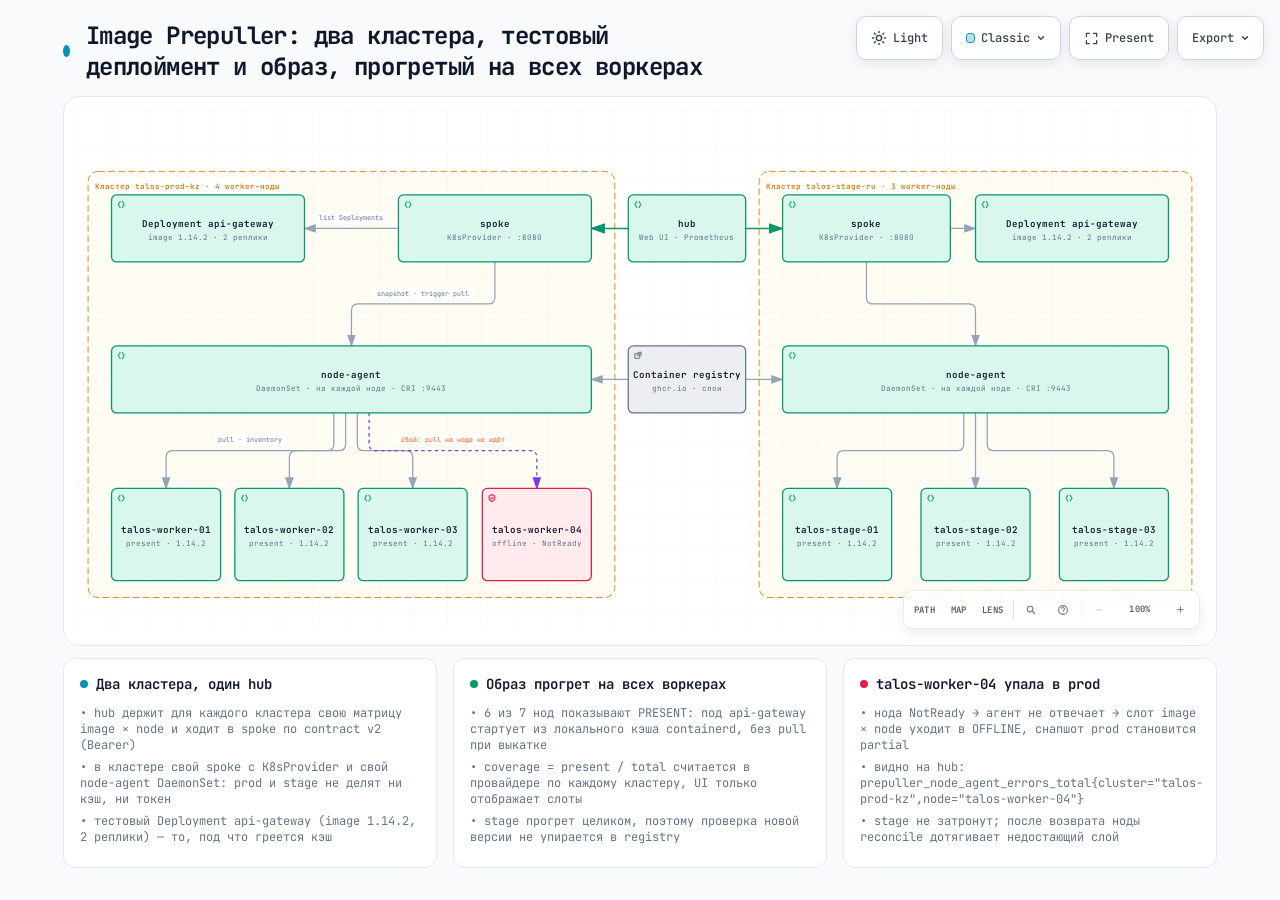
==== commit fe6e6989: "docs(diagrams): draw the overview as two clusters with the test deployment The main diagram now show" ====
--- a/docs/diagrams/image-prepuller-overview.html
+++ b/docs/diagrams/image-prepuller-overview.html
@@ -4,7 +4,7 @@
   <meta charset="UTF-8">
   <meta name="viewport" content="width=device-width, initial-scale=1.0">
   <meta name="generator" content="archify 2.16.0-dev.0">
-  <title>Image Prepuller: образ на каждом воркере — поды стартуют из кэша Diagram</title>
+  <title>Image Prepuller: два кластера, тестовый деплоймент и образ, прогретый на всех воркерах Diagram</title>
   <script>
     // Resolve the theme before first paint so light-preference users don't
     // see a dark flash. The toolbar script below re-applies with UI state.
@@ -4948,7 +4948,7 @@
            data-preset-badge-blueprint="BLUEPRINT / REV 01"
            data-preset-badge-editorial="EDITORIAL / FIELD NOTE">
         <div class="pulse-dot"></div>
-        <h1>Image Prepuller: образ на каждом воркере — поды стартуют из кэша</h1>
+        <h1>Image Prepuller: два кластера, тестовый деплоймент и образ, прогретый на всех воркерах</h1>
       </div>
     </div>
 
@@ -4997,8 +4997,8 @@
     <!-- Main Diagram -->
     <div class="diagram-container" data-detail-level="read"
          data-preset-badge-editorial-plate="ARCHIFY / PLATE 04">
-      <svg viewBox="0 0 1360 640" role="img" lang="en" aria-labelledby="archify-diagram-title archify-diagram-description" data-preset="classic" data-quality-profile="showcase">
-        <title id="archify-diagram-title">Image Prepuller: образ на каждом воркере — поды стартуют из кэша</title>
+      <svg viewBox="0 0 1340 620" role="img" lang="en" aria-labelledby="archify-diagram-title archify-diagram-description" data-preset="classic" data-quality-profile="showcase">
+        <title id="archify-diagram-title">Image Prepuller: два кластера, тестовый деплоймент и образ, прогретый на всех воркерах</title>
         <desc id="archify-diagram-description">An architecture diagram generated by Archify.</desc>
         <!-- Definitions -->
         <defs>
@@ -5023,120 +5023,233 @@
         <rect width="100%" height="100%" fill="url(#grid)" />
 
         <!-- Boundaries (behind everything) -->
-        <rect data-graph-role="structural-frame" data-composition-frame-kind="region" data-composition-frame-id="0" data-composition-frame-label="Кластер talos-prod-eu · 4 worker-ноды" x="356" y="142" width="968" height="448" rx="12" class="c-region" stroke-width="1"/>
+        <rect data-graph-role="structural-frame" data-composition-frame-kind="region" data-composition-frame-id="0" data-composition-frame-label="Кластер talos-prod-kz · 4 worker-ноды" x="12" y="72" width="628" height="508" rx="12" class="c-region" stroke-width="1"/>
+
+        <rect data-graph-role="structural-frame" data-composition-frame-kind="region" data-composition-frame-id="1" data-composition-frame-label="Кластер talos-stage-ru · 3 worker-ноды" x="812" y="72" width="516" height="508" rx="12" class="c-region" stroke-width="1"/>
 
         <!-- Connection paths (before components for correct z-order) -->
-        <path data-edge-from="registry" data-edge-to="agent" data-edge-label="pull слоёв" data-edge-key="0" data-composition-points="840,100;840,170" d="M 840 100 L 840 170" class="a-emphasis" stroke-width="1.8" marker-end="url(#arrowhead-emphasis)"/>
-        <path data-edge-from="hub" data-edge-to="agent" data-edge-label="snapshot · trigger pull" data-edge-key="1" data-composition-points="204,125;294,125;294,205;384,205" d="M 204 125 L 286 125 Q 294 125 294 133 L 294 197 Q 294 205 302 205 L 384 205" class="a-emphasis" stroke-width="1.8" marker-end="url(#arrowhead-emphasis)"/>
-        <path data-edge-from="agent" data-edge-to="worker01" data-edge-label="pull · inventory" data-edge-key="2" data-composition-points="819,240;819,345;489,345;489,450" d="M 819 240 L 819 337 Q 819 345 811 345 L 497 345 Q 489 345 489 353 L 489 450" class="a-default" stroke-width="1.5" marker-end="url(#arrowhead)"/>
-        <path data-edge-from="agent" data-edge-to="worker02" data-edge-key="3" data-composition-points="833,240;833,345;723,345;723,450" d="M 833 240 L 833 337 Q 833 345 825 345 L 731 345 Q 723 345 723 353 L 723 450" class="a-default" stroke-width="1.5" marker-end="url(#arrowhead)"/>
-        <path data-edge-from="agent" data-edge-to="worker03" data-edge-key="4" data-composition-points="847,240;847,345;957,345;957,450" d="M 847 240 L 847 337 Q 847 345 855 345 L 949 345 Q 957 345 957 353 L 957 450" class="a-default" stroke-width="1.5" marker-end="url(#arrowhead)"/>
-        <path data-edge-from="agent" data-edge-to="worker04" data-edge-label="сбой: pull на ноде не идёт" data-edge-key="5" data-composition-points="861,240;861,345;1191,345;1191,450" d="M 861 240 L 861 337 Q 861 345 869 345 L 1183 345 Q 1191 345 1191 353 L 1191 450" class="a-dashed" stroke-width="1.5" marker-end="url(#arrowhead-dashed)"/>
+        <path data-edge-from="hub" data-edge-to="spokeA" data-edge-key="0" data-composition-points="656,140;612,140" d="M 656 140 L 612 140" class="a-emphasis" stroke-width="1.8" marker-end="url(#arrowhead-emphasis)"/>
+        <path data-edge-from="hub" data-edge-to="spokeB" data-edge-key="1" data-composition-points="796,140;840,140" d="M 796 140 L 840 140" class="a-emphasis" stroke-width="1.8" marker-end="url(#arrowhead-emphasis)"/>
+        <path data-edge-from="registry" data-edge-to="agentA" data-edge-key="2" data-composition-points="656,320;612,320" d="M 656 320 L 612 320" class="a-default" stroke-width="1.5" marker-end="url(#arrowhead)"/>
+        <path data-edge-from="registry" data-edge-to="agentB" data-edge-key="3" data-composition-points="796,320;840,320" d="M 796 320 L 840 320" class="a-default" stroke-width="1.5" marker-end="url(#arrowhead)"/>
+        <path data-edge-from="spokeA" data-edge-to="agentA" data-edge-label="snapshot · trigger pull" data-edge-key="4" data-composition-points="497,180;497,230;326,230;326,280" d="M 497 180 L 497 222 Q 497 230 489 230 L 334 230 Q 326 230 326 238 L 326 280" class="a-default" stroke-width="1.5" marker-end="url(#arrowhead)"/>
+        <path data-edge-from="spokeB" data-edge-to="agentB" data-edge-key="5" data-composition-points="940,180;940,230;1070,230;1070,280" d="M 940 180 L 940 222 Q 940 230 948 230 L 1062 230 Q 1070 230 1070 238 L 1070 280" class="a-default" stroke-width="1.5" marker-end="url(#arrowhead)"/>
+        <path data-edge-from="spokeA" data-edge-to="deployA" data-edge-label="list Deployments" data-edge-key="6" data-composition-points="382,140;270,140" d="M 382 140 L 270 140" class="a-default" stroke-width="1.5" marker-end="url(#arrowhead)"/>
+        <path data-edge-from="spokeB" data-edge-to="deployB" data-edge-key="7" data-composition-points="1040,140;1070,140" d="M 1040 140 L 1070 140" class="a-default" stroke-width="1.5" marker-end="url(#arrowhead)"/>
+        <path data-edge-from="agentA" data-edge-to="wA1" data-edge-label="pull · inventory" data-edge-key="8" data-composition-points="305,360;305,405;105,405;105,450" d="M 305 360 L 305 397 Q 305 405 297 405 L 113 405 Q 105 405 105 413 L 105 450" class="a-default" stroke-width="1.5" marker-end="url(#arrowhead)"/>
+        <path data-edge-from="agentA" data-edge-to="wA2" data-edge-key="9" data-composition-points="319,360;319,405;252,405;252,450" d="M 319 360 L 319 397 Q 319 405 311 405 L 260 405 Q 252 405 252 413 L 252 450" class="a-default" stroke-width="1.5" marker-end="url(#arrowhead)"/>
+        <path data-edge-from="agentA" data-edge-to="wA3" data-edge-key="10" data-composition-points="333,360;333,405;399,405;399,450" d="M 333 360 L 333 397 Q 333 405 341 405 L 391 405 Q 399 405 399 413 L 399 450" class="a-default" stroke-width="1.5" marker-end="url(#arrowhead)"/>
+        <path data-edge-from="agentA" data-edge-to="wA4" data-edge-label="сбой: pull на ноде не идёт" data-edge-key="11" data-composition-points="347,360;347,405;547,405;547,450" d="M 347 360 L 347 397 Q 347 405 355 405 L 539 405 Q 547 405 547 413 L 547 450" class="a-dashed" stroke-width="1.5" marker-end="url(#arrowhead-dashed)"/>
+        <path data-edge-from="agentB" data-edge-to="wB1" data-edge-key="12" data-composition-points="1056,360;1056,405;905,405;905,450" d="M 1056 360 L 1056 397 Q 1056 405 1048 405 L 913 405 Q 905 405 905 413 L 905 450" class="a-default" stroke-width="1.5" marker-end="url(#arrowhead)"/>
+        <path data-edge-from="agentB" data-edge-to="wB2" data-edge-key="13" data-composition-points="1070,360;1070,450" d="M 1070 360 L 1070 450" class="a-default" stroke-width="1.5" marker-end="url(#arrowhead)"/>
+        <path data-edge-from="agentB" data-edge-to="wB3" data-edge-key="14" data-composition-points="1084,360;1084,405;1235,405;1235,450" d="M 1084 360 L 1084 397 Q 1084 405 1092 405 L 1227 405 Q 1235 405 1235 413 L 1235 450" class="a-default" stroke-width="1.5" marker-end="url(#arrowhead)"/>
 
         <!-- Components -->
-        <g id="node-registry" data-node-id="registry" data-node-label="Container registry" tabindex="0" role="button" aria-label="Focus Container registry, ghcr.io · registry.internal, Architecture component" aria-pressed="false" data-node-kind="external" data-node-sublabel="ghcr.io · registry.internal" data-node-context="Architecture component">
-          <title>Container registry · ghcr.io · registry.internal · Architecture component</title>
-          <rect x="740" y="20" width="200" height="80" rx="6" class="c-mask"/>
-          <rect x="740" y="20" width="200" height="80" rx="6" class="c-external" stroke-width="1.5"/>
-          <g aria-hidden="true" data-semantic-sigil="external" class="semantic-sigil s-external" transform="translate(746 26) scale(0.6875)">
+        <g id="node-hub" data-node-id="hub" data-node-label="hub" tabindex="0" role="button" aria-label="Focus hub, Web UI · Prometheus, Architecture component" aria-pressed="false" data-node-kind="backend" data-node-sublabel="Web UI · Prometheus" data-node-context="Architecture component">
+          <title>hub · Web UI · Prometheus · Architecture component</title>
+          <rect x="656" y="100" width="140" height="80" rx="6" class="c-mask"/>
+          <rect x="656" y="100" width="140" height="80" rx="6" class="c-backend" stroke-width="1.5"/>
+          <g aria-hidden="true" data-semantic-sigil="backend" class="semantic-sigil s-backend" transform="translate(662 106) scale(0.6875)">
+            <path d="M6 3 3 8l3 5M10 3l3 5-3 5"/>
+          </g>
+          <text data-node-label="" data-detail-anchor="" x="726" y="138" class="t-primary" font-size="11" font-weight="600" text-anchor="middle">hub</text>
+        <text data-detail="context" x="726" y="154" class="t-muted" font-size="9" text-anchor="middle">Web UI · Prometheus</text>
+        </g>
+
+        <g id="node-registry" data-node-id="registry" data-node-label="Container registry" tabindex="0" role="button" aria-label="Focus Container registry, ghcr.io · слои, Architecture component" aria-pressed="false" data-node-kind="external" data-node-sublabel="ghcr.io · слои" data-node-context="Architecture component">
+          <title>Container registry · ghcr.io · слои · Architecture component</title>
+          <rect x="656" y="280" width="140" height="80" rx="6" class="c-mask"/>
+          <rect x="656" y="280" width="140" height="80" rx="6" class="c-external" stroke-width="1.5"/>
+          <g aria-hidden="true" data-semantic-sigil="external" class="semantic-sigil s-external" transform="translate(662 286) scale(0.6875)">
             <rect x="2.5" y="5" width="8.5" height="8" rx="1.5"/>
             <path d="M8 2.5h5.5V8M13.5 2.5 7.5 8.5"/>
           </g>
-          <text data-node-label="" data-detail-anchor="" x="840" y="58" class="t-primary" font-size="11" font-weight="600" text-anchor="middle">Container registry</text>
-        <text data-detail="context" x="840" y="74" class="t-muted" font-size="9" text-anchor="middle">ghcr.io · registry.internal</text>
+          <text data-node-label="" data-detail-anchor="" x="726" y="318" class="t-primary" font-size="11" font-weight="600" text-anchor="middle">Container registry</text>
+        <text data-detail="context" x="726" y="334" class="t-muted" font-size="9" text-anchor="middle">ghcr.io · слои</text>
         </g>
 
-        <g id="node-hub" data-node-id="hub" data-node-label="hub" tabindex="0" role="button" aria-label="Focus hub, Web UI · матрица image × node, Architecture component" aria-pressed="false" data-node-kind="backend" data-node-sublabel="Web UI · матрица image × node" data-node-context="Architecture component">
-          <title>hub · Web UI · матрица image × node · Architecture component</title>
-          <rect x="24" y="80" width="180" height="90" rx="6" class="c-mask"/>
-          <rect x="24" y="80" width="180" height="90" rx="6" class="c-backend" stroke-width="1.5"/>
-          <g aria-hidden="true" data-semantic-sigil="backend" class="semantic-sigil s-backend" transform="translate(30 86) scale(0.6875)">
+        <g id="node-deployA" data-node-id="deployA" data-node-label="Deployment api-gateway" tabindex="0" role="button" aria-label="Focus Deployment api-gateway, image 1.14.2 · 2 реплики, Кластер talos-prod-kz · 4 worker-ноды" aria-pressed="false" data-node-kind="backend" data-node-sublabel="image 1.14.2 · 2 реплики" data-node-context="Кластер talos-prod-kz · 4 worker-ноды">
+          <title>Deployment api-gateway · image 1.14.2 · 2 реплики · Кластер talos-prod-kz · 4 worker-ноды</title>
+          <rect x="40" y="100" width="230" height="80" rx="6" class="c-mask"/>
+          <rect x="40" y="100" width="230" height="80" rx="6" class="c-backend" stroke-width="1.5"/>
+          <g aria-hidden="true" data-semantic-sigil="backend" class="semantic-sigil s-backend" transform="translate(46 106) scale(0.6875)">
             <path d="M6 3 3 8l3 5M10 3l3 5-3 5"/>
           </g>
-          <text data-node-label="" data-detail-anchor="" x="114" y="123" class="t-primary" font-size="11" font-weight="600" text-anchor="middle">hub</text>
-        <text data-detail="context" x="114" y="139" class="t-muted" font-size="9" text-anchor="middle">Web UI · матрица image × node</text>
+          <text data-node-label="" data-detail-anchor="" x="155" y="138" class="t-primary" font-size="11" font-weight="600" text-anchor="middle">Deployment api-gateway</text>
+        <text data-detail="context" x="155" y="154" class="t-muted" font-size="9" text-anchor="middle">image 1.14.2 · 2 реплики</text>
         </g>
 
-        <g id="node-agent" data-node-id="agent" data-node-label="node-agent" tabindex="0" role="button" aria-label="Focus node-agent, DaemonSet · на каждой ноде · CRI :9443, Кластер talos-prod-eu · 4 worker-ноды" aria-pressed="false" data-node-kind="backend" data-node-sublabel="DaemonSet · на каждой ноде · CRI :9443" data-node-context="Кластер talos-prod-eu · 4 worker-ноды">
-          <title>node-agent · DaemonSet · на каждой ноде · CRI :9443 · Кластер talos-prod-eu · 4 worker-ноды</title>
-          <rect x="384" y="170" width="912" height="70" rx="6" class="c-mask"/>
-          <rect x="384" y="170" width="912" height="70" rx="6" class="c-backend" stroke-width="1.5"/>
-          <g aria-hidden="true" data-semantic-sigil="backend" class="semantic-sigil s-backend" transform="translate(390 176) scale(0.6875)">
+        <g id="node-spokeA" data-node-id="spokeA" data-node-label="spoke" tabindex="0" role="button" aria-label="Focus spoke, K8sProvider · :8080, Кластер talos-prod-kz · 4 worker-ноды" aria-pressed="false" data-node-kind="backend" data-node-sublabel="K8sProvider · :8080" data-node-context="Кластер talos-prod-kz · 4 worker-ноды">
+          <title>spoke · K8sProvider · :8080 · Кластер talos-prod-kz · 4 worker-ноды</title>
+          <rect x="382" y="100" width="230" height="80" rx="6" class="c-mask"/>
+          <rect x="382" y="100" width="230" height="80" rx="6" class="c-backend" stroke-width="1.5"/>
+          <g aria-hidden="true" data-semantic-sigil="backend" class="semantic-sigil s-backend" transform="translate(388 106) scale(0.6875)">
             <path d="M6 3 3 8l3 5M10 3l3 5-3 5"/>
           </g>
-          <text data-node-label="" data-detail-anchor="" x="840" y="203" class="t-primary" font-size="11" font-weight="600" text-anchor="middle">node-agent</text>
-        <text data-detail="context" x="840" y="219" class="t-muted" font-size="9" text-anchor="middle">DaemonSet · на каждой ноде · CRI :9443</text>
+          <text data-node-label="" data-detail-anchor="" x="497" y="138" class="t-primary" font-size="11" font-weight="600" text-anchor="middle">spoke</text>
+        <text data-detail="context" x="497" y="154" class="t-muted" font-size="9" text-anchor="middle">K8sProvider · :8080</text>
         </g>
 
-        <g id="node-worker01" data-node-id="worker01" data-node-label="talos-worker-01" tabindex="0" role="button" aria-label="Focus talos-worker-01, present · api-gateway 1.14.2, Кластер talos-prod-eu · 4 worker-ноды" aria-pressed="false" data-node-kind="backend" data-node-sublabel="present · api-gateway 1.14.2" data-node-context="Кластер talos-prod-eu · 4 worker-ноды">
-          <title>talos-worker-01 · present · api-gateway 1.14.2 · Кластер talos-prod-eu · 4 worker-ноды</title>
-          <rect x="384" y="450" width="210" height="120" rx="6" class="c-mask"/>
-          <rect x="384" y="450" width="210" height="120" rx="6" class="c-backend" stroke-width="1.5"/>
-          <g aria-hidden="true" data-semantic-sigil="backend" class="semantic-sigil s-backend" transform="translate(390 456) scale(0.6875)">
+        <g id="node-agentA" data-node-id="agentA" data-node-label="node-agent" tabindex="0" role="button" aria-label="Focus node-agent, DaemonSet · на каждой ноде · CRI :9443, Кластер talos-prod-kz · 4 worker-ноды" aria-pressed="false" data-node-kind="backend" data-node-sublabel="DaemonSet · на каждой ноде · CRI :9443" data-node-context="Кластер talos-prod-kz · 4 worker-ноды">
+          <title>node-agent · DaemonSet · на каждой ноде · CRI :9443 · Кластер talos-prod-kz · 4 worker-ноды</title>
+          <rect x="40" y="280" width="572" height="80" rx="6" class="c-mask"/>
+          <rect x="40" y="280" width="572" height="80" rx="6" class="c-backend" stroke-width="1.5"/>
+          <g aria-hidden="true" data-semantic-sigil="backend" class="semantic-sigil s-backend" transform="translate(46 286) scale(0.6875)">
             <path d="M6 3 3 8l3 5M10 3l3 5-3 5"/>
           </g>
-          <text data-node-label="" data-detail-anchor="" x="489" y="508" class="t-primary" font-size="11" font-weight="600" text-anchor="middle">talos-worker-01</text>
-        <text data-detail="context" x="489" y="524" class="t-muted" font-size="9" text-anchor="middle">present · api-gateway 1.14.2</text>
+          <text data-node-label="" data-detail-anchor="" x="326" y="318" class="t-primary" font-size="11" font-weight="600" text-anchor="middle">node-agent</text>
+        <text data-detail="context" x="326" y="334" class="t-muted" font-size="9" text-anchor="middle">DaemonSet · на каждой ноде · CRI :9443</text>
         </g>
 
-        <g id="node-worker02" data-node-id="worker02" data-node-label="talos-worker-02" tabindex="0" role="button" aria-label="Focus talos-worker-02, present · api-gateway 1.14.2, Кластер talos-prod-eu · 4 worker-ноды" aria-pressed="false" data-node-kind="backend" data-node-sublabel="present · api-gateway 1.14.2" data-node-context="Кластер talos-prod-eu · 4 worker-ноды">
-          <title>talos-worker-02 · present · api-gateway 1.14.2 · Кластер talos-prod-eu · 4 worker-ноды</title>
-          <rect x="618" y="450" width="210" height="120" rx="6" class="c-mask"/>
-          <rect x="618" y="450" width="210" height="120" rx="6" class="c-backend" stroke-width="1.5"/>
-          <g aria-hidden="true" data-semantic-sigil="backend" class="semantic-sigil s-backend" transform="translate(624 456) scale(0.6875)">
+        <g id="node-wA1" data-node-id="wA1" data-node-label="talos-worker-01" tabindex="0" role="button" aria-label="Focus talos-worker-01, present · 1.14.2, Кластер talos-prod-kz · 4 worker-ноды" aria-pressed="false" data-node-kind="backend" data-node-sublabel="present · 1.14.2" data-node-context="Кластер talos-prod-kz · 4 worker-ноды">
+          <title>talos-worker-01 · present · 1.14.2 · Кластер talos-prod-kz · 4 worker-ноды</title>
+          <rect x="40" y="450" width="130" height="110" rx="6" class="c-mask"/>
+          <rect x="40" y="450" width="130" height="110" rx="6" class="c-backend" stroke-width="1.5"/>
+          <g aria-hidden="true" data-semantic-sigil="backend" class="semantic-sigil s-backend" transform="translate(46 456) scale(0.6875)">
             <path d="M6 3 3 8l3 5M10 3l3 5-3 5"/>
           </g>
-          <text data-node-label="" data-detail-anchor="" x="723" y="508" class="t-primary" font-size="11" font-weight="600" text-anchor="middle">talos-worker-02</text>
-        <text data-detail="context" x="723" y="524" class="t-muted" font-size="9" text-anchor="middle">present · api-gateway 1.14.2</text>
+          <text data-node-label="" data-detail-anchor="" x="105" y="503" class="t-primary" font-size="11" font-weight="600" text-anchor="middle">talos-worker-01</text>
+        <text data-detail="context" x="105" y="519" class="t-muted" font-size="9" text-anchor="middle">present · 1.14.2</text>
         </g>
 
-        <g id="node-worker03" data-node-id="worker03" data-node-label="talos-worker-03" tabindex="0" role="button" aria-label="Focus talos-worker-03, present · api-gateway 1.14.2, Кластер talos-prod-eu · 4 worker-ноды" aria-pressed="false" data-node-kind="backend" data-node-sublabel="present · api-gateway 1.14.2" data-node-context="Кластер talos-prod-eu · 4 worker-ноды">
-          <title>talos-worker-03 · present · api-gateway 1.14.2 · Кластер talos-prod-eu · 4 worker-ноды</title>
-          <rect x="852" y="450" width="210" height="120" rx="6" class="c-mask"/>
-          <rect x="852" y="450" width="210" height="120" rx="6" class="c-backend" stroke-width="1.5"/>
-          <g aria-hidden="true" data-semantic-sigil="backend" class="semantic-sigil s-backend" transform="translate(858 456) scale(0.6875)">
+        <g id="node-wA2" data-node-id="wA2" data-node-label="talos-worker-02" tabindex="0" role="button" aria-label="Focus talos-worker-02, present · 1.14.2, Кластер talos-prod-kz · 4 worker-ноды" aria-pressed="false" data-node-kind="backend" data-node-sublabel="present · 1.14.2" data-node-context="Кластер talos-prod-kz · 4 worker-ноды">
+          <title>talos-worker-02 · present · 1.14.2 · Кластер talos-prod-kz · 4 worker-ноды</title>
+          <rect x="187" y="450" width="130" height="110" rx="6" class="c-mask"/>
+          <rect x="187" y="450" width="130" height="110" rx="6" class="c-backend" stroke-width="1.5"/>
+          <g aria-hidden="true" data-semantic-sigil="backend" class="semantic-sigil s-backend" transform="translate(193 456) scale(0.6875)">
             <path d="M6 3 3 8l3 5M10 3l3 5-3 5"/>
           </g>
-          <text data-node-label="" data-detail-anchor="" x="957" y="508" class="t-primary" font-size="11" font-weight="600" text-anchor="middle">talos-worker-03</text>
-        <text data-detail="context" x="957" y="524" class="t-muted" font-size="9" text-anchor="middle">present · api-gateway 1.14.2</text>
+          <text data-node-label="" data-detail-anchor="" x="252" y="503" class="t-primary" font-size="11" font-weight="600" text-anchor="middle">talos-worker-02</text>
+        <text data-detail="context" x="252" y="519" class="t-muted" font-size="9" text-anchor="middle">present · 1.14.2</text>
         </g>
 
-        <g id="node-worker04" data-node-id="worker04" data-node-label="talos-worker-04" tabindex="0" role="button" aria-label="Focus talos-worker-04, offline · нода NotReady, Кластер talos-prod-eu · 4 worker-ноды" aria-pressed="false" data-node-kind="security" data-node-sublabel="offline · нода NotReady" data-node-context="Кластер talos-prod-eu · 4 worker-ноды">
-          <title>talos-worker-04 · offline · нода NotReady · Кластер talos-prod-eu · 4 worker-ноды</title>
-          <rect x="1086" y="450" width="210" height="120" rx="6" class="c-mask"/>
-          <rect x="1086" y="450" width="210" height="120" rx="6" class="c-security" stroke-width="1.5"/>
-          <g aria-hidden="true" data-semantic-sigil="security" class="semantic-sigil s-security" transform="translate(1092 456) scale(0.6875)">
+        <g id="node-wA3" data-node-id="wA3" data-node-label="talos-worker-03" tabindex="0" role="button" aria-label="Focus talos-worker-03, present · 1.14.2, Кластер talos-prod-kz · 4 worker-ноды" aria-pressed="false" data-node-kind="backend" data-node-sublabel="present · 1.14.2" data-node-context="Кластер talos-prod-kz · 4 worker-ноды">
+          <title>talos-worker-03 · present · 1.14.2 · Кластер talos-prod-kz · 4 worker-ноды</title>
+          <rect x="334" y="450" width="130" height="110" rx="6" class="c-mask"/>
+          <rect x="334" y="450" width="130" height="110" rx="6" class="c-backend" stroke-width="1.5"/>
+          <g aria-hidden="true" data-semantic-sigil="backend" class="semantic-sigil s-backend" transform="translate(340 456) scale(0.6875)">
+            <path d="M6 3 3 8l3 5M10 3l3 5-3 5"/>
+          </g>
+          <text data-node-label="" data-detail-anchor="" x="399" y="503" class="t-primary" font-size="11" font-weight="600" text-anchor="middle">talos-worker-03</text>
+        <text data-detail="context" x="399" y="519" class="t-muted" font-size="9" text-anchor="middle">present · 1.14.2</text>
+        </g>
+
+        <g id="node-wA4" data-node-id="wA4" data-node-label="talos-worker-04" tabindex="0" role="button" aria-label="Focus talos-worker-04, offline · NotReady, Кластер talos-prod-kz · 4 worker-ноды" aria-pressed="false" data-node-kind="security" data-node-sublabel="offline · NotReady" data-node-context="Кластер talos-prod-kz · 4 worker-ноды">
+          <title>talos-worker-04 · offline · NotReady · Кластер talos-prod-kz · 4 worker-ноды</title>
+          <rect x="482" y="450" width="130" height="110" rx="6" class="c-mask"/>
+          <rect x="482" y="450" width="130" height="110" rx="6" class="c-security" stroke-width="1.5"/>
+          <g aria-hidden="true" data-semantic-sigil="security" class="semantic-sigil s-security" transform="translate(488 456) scale(0.6875)">
             <path d="M8 2.2 13 4v3.5c0 3.1-1.8 5.4-5 6.5-3.2-1.1-5-3.4-5-6.5V4Z"/>
             <path d="m5.8 8 1.5 1.5 3-3"/>
           </g>
-          <text data-node-label="" data-detail-anchor="" x="1191" y="508" class="t-primary" font-size="11" font-weight="600" text-anchor="middle">talos-worker-04</text>
-        <text data-detail="context" x="1191" y="524" class="t-muted" font-size="9" text-anchor="middle">offline · нода NotReady</text>
+          <text data-node-label="" data-detail-anchor="" x="547" y="503" class="t-primary" font-size="11" font-weight="600" text-anchor="middle">talos-worker-04</text>
+        <text data-detail="context" x="547" y="519" class="t-muted" font-size="9" text-anchor="middle">offline · NotReady</text>
         </g>
 
+        <g id="node-spokeB" data-node-id="spokeB" data-node-label="spoke" tabindex="0" role="button" aria-label="Focus spoke, K8sProvider · :8080, Кластер talos-stage-ru · 3 worker-ноды" aria-pressed="false" data-node-kind="backend" data-node-sublabel="K8sProvider · :8080" data-node-context="Кластер talos-stage-ru · 3 worker-ноды">
+          <title>spoke · K8sProvider · :8080 · Кластер talos-stage-ru · 3 worker-ноды</title>
+          <rect x="840" y="100" width="200" height="80" rx="6" class="c-mask"/>
+          <rect x="840" y="100" width="200" height="80" rx="6" class="c-backend" stroke-width="1.5"/>
+          <g aria-hidden="true" data-semantic-sigil="backend" class="semantic-sigil s-backend" transform="translate(846 106) scale(0.6875)">
+            <path d="M6 3 3 8l3 5M10 3l3 5-3 5"/>
+          </g>
+          <text data-node-label="" data-detail-anchor="" x="940" y="138" class="t-primary" font-size="11" font-weight="600" text-anchor="middle">spoke</text>
+        <text data-detail="context" x="940" y="154" class="t-muted" font-size="9" text-anchor="middle">K8sProvider · :8080</text>
+        </g>
+
+        <g id="node-deployB" data-node-id="deployB" data-node-label="Deployment api-gateway" tabindex="0" role="button" aria-label="Focus Deployment api-gateway, image 1.14.2 · 2 реплики, Кластер talos-stage-ru · 3 worker-ноды" aria-pressed="false" data-node-kind="backend" data-node-sublabel="image 1.14.2 · 2 реплики" data-node-context="Кластер talos-stage-ru · 3 worker-ноды">
+          <title>Deployment api-gateway · image 1.14.2 · 2 реплики · Кластер talos-stage-ru · 3 worker-ноды</title>
+          <rect x="1070" y="100" width="230" height="80" rx="6" class="c-mask"/>
+          <rect x="1070" y="100" width="230" height="80" rx="6" class="c-backend" stroke-width="1.5"/>
+          <g aria-hidden="true" data-semantic-sigil="backend" class="semantic-sigil s-backend" transform="translate(1076 106) scale(0.6875)">
+            <path d="M6 3 3 8l3 5M10 3l3 5-3 5"/>
+          </g>
+          <text data-node-label="" data-detail-anchor="" x="1185" y="138" class="t-primary" font-size="11" font-weight="600" text-anchor="middle">Deployment api-gateway</text>
+        <text data-detail="context" x="1185" y="154" class="t-muted" font-size="9" text-anchor="middle">image 1.14.2 · 2 реплики</text>
+        </g>
+
+        <g id="node-agentB" data-node-id="agentB" data-node-label="node-agent" tabindex="0" role="button" aria-label="Focus node-agent, DaemonSet · на каждой ноде · CRI :9443, Кластер talos-stage-ru · 3 worker-ноды" aria-pressed="false" data-node-kind="backend" data-node-sublabel="DaemonSet · на каждой ноде · CRI :9443" data-node-context="Кластер talos-stage-ru · 3 worker-ноды">
+          <title>node-agent · DaemonSet · на каждой ноде · CRI :9443 · Кластер talos-stage-ru · 3 worker-ноды</title>
+          <rect x="840" y="280" width="460" height="80" rx="6" class="c-mask"/>
+          <rect x="840" y="280" width="460" height="80" rx="6" class="c-backend" stroke-width="1.5"/>
+          <g aria-hidden="true" data-semantic-sigil="backend" class="semantic-sigil s-backend" transform="translate(846 286) scale(0.6875)">
+            <path d="M6 3 3 8l3 5M10 3l3 5-3 5"/>
+          </g>
+          <text data-node-label="" data-detail-anchor="" x="1070" y="318" class="t-primary" font-size="11" font-weight="600" text-anchor="middle">node-agent</text>
+        <text data-detail="context" x="1070" y="334" class="t-muted" font-size="9" text-anchor="middle">DaemonSet · на каждой ноде · CRI :9443</text>
+        </g>
+
+        <g id="node-wB1" data-node-id="wB1" data-node-label="talos-stage-01" tabindex="0" role="button" aria-label="Focus talos-stage-01, present · 1.14.2, Кластер talos-stage-ru · 3 worker-ноды" aria-pressed="false" data-node-kind="backend" data-node-sublabel="present · 1.14.2" data-node-context="Кластер talos-stage-ru · 3 worker-ноды">
+          <title>talos-stage-01 · present · 1.14.2 · Кластер talos-stage-ru · 3 worker-ноды</title>
+          <rect x="840" y="450" width="130" height="110" rx="6" class="c-mask"/>
+          <rect x="840" y="450" width="130" height="110" rx="6" class="c-backend" stroke-width="1.5"/>
+          <g aria-hidden="true" data-semantic-sigil="backend" class="semantic-sigil s-backend" transform="translate(846 456) scale(0.6875)">
+            <path d="M6 3 3 8l3 5M10 3l3 5-3 5"/>
+          </g>
+          <text data-node-label="" data-detail-anchor="" x="905" y="503" class="t-primary" font-size="11" font-weight="600" text-anchor="middle">talos-stage-01</text>
+        <text data-detail="context" x="905" y="519" class="t-muted" font-size="9" text-anchor="middle">present · 1.14.2</text>
+        </g>
+
+        <g id="node-wB2" data-node-id="wB2" data-node-label="talos-stage-02" tabindex="0" role="button" aria-label="Focus talos-stage-02, present · 1.14.2, Кластер talos-stage-ru · 3 worker-ноды" aria-pressed="false" data-node-kind="backend" data-node-sublabel="present · 1.14.2" data-node-context="Кластер talos-stage-ru · 3 worker-ноды">
+          <title>talos-stage-02 · present · 1.14.2 · Кластер talos-stage-ru · 3 worker-ноды</title>
+          <rect x="1005" y="450" width="130" height="110" rx="6" class="c-mask"/>
+          <rect x="1005" y="450" width="130" height="110" rx="6" class="c-backend" stroke-width="1.5"/>
+          <g aria-hidden="true" data-semantic-sigil="backend" class="semantic-sigil s-backend" transform="translate(1011 456) scale(0.6875)">
+            <path d="M6 3 3 8l3 5M10 3l3 5-3 5"/>
+          </g>
+          <text data-node-label="" data-detail-anchor="" x="1070" y="503" class="t-primary" font-size="11" font-weight="600" text-anchor="middle">talos-stage-02</text>
+        <text data-detail="context" x="1070" y="519" class="t-muted" font-size="9" text-anchor="middle">present · 1.14.2</text>
+        </g>
+
+        <g id="node-wB3" data-node-id="wB3" data-node-label="talos-stage-03" tabindex="0" role="button" aria-label="Focus talos-stage-03, present · 1.14.2, Кластер talos-stage-ru · 3 worker-ноды" aria-pressed="false" data-node-kind="backend" data-node-sublabel="present · 1.14.2" data-node-context="Кластер talos-stage-ru · 3 worker-ноды">
+          <title>talos-stage-03 · present · 1.14.2 · Кластер talos-stage-ru · 3 worker-ноды</title>
+          <rect x="1170" y="450" width="130" height="110" rx="6" class="c-mask"/>
+          <rect x="1170" y="450" width="130" height="110" rx="6" class="c-backend" stroke-width="1.5"/>
+          <g aria-hidden="true" data-semantic-sigil="backend" class="semantic-sigil s-backend" transform="translate(1176 456) scale(0.6875)">
+            <path d="M6 3 3 8l3 5M10 3l3 5-3 5"/>
+          </g>
+          <text data-node-label="" data-detail-anchor="" x="1235" y="503" class="t-primary" font-size="11" font-weight="600" text-anchor="middle">talos-stage-03</text>
+        <text data-detail="context" x="1235" y="519" class="t-muted" font-size="9" text-anchor="middle">present · 1.14.2</text>
+        </g>
+
         <!-- Connection labels -->
-        <g data-detail="context" data-edge-from="registry" data-edge-to="agent" data-edge-label="pull слоёв" data-edge-key="0">
-          <rect x="811" y="110" width="58" height="14" rx="3" class="c-mask"/>
-          <text x="840" y="120" class="t-backend" font-size="8" text-anchor="middle">pull слоёв</text>
+
+
+
+
+        <g data-detail="context" data-edge-from="spokeA" data-edge-to="agentA" data-edge-label="snapshot · trigger pull" data-edge-key="4">
+          <rect x="351.3" y="210" width="120.39999999999999" height="14" rx="3" class="c-mask"/>
+          <text x="411.5" y="220" class="t-muted" font-size="8" text-anchor="middle">snapshot · trigger pull</text>
         </g>
-        <g data-detail="context" data-edge-from="hub" data-edge-to="agent" data-edge-label="snapshot · trigger pull" data-edge-key="1">
-          <rect x="233.8" y="145" width="120.39999999999999" height="14" rx="3" class="c-mask"/>
-          <text x="294" y="155" class="t-backend" font-size="8" text-anchor="middle">snapshot · trigger pull</text>
+
+        <g data-detail="context" data-edge-from="spokeA" data-edge-to="deployA" data-edge-label="list Deployments" data-edge-key="6">
+          <rect x="282.6" y="120" width="86.8" height="14" rx="3" class="c-mask"/>
+          <text x="326" y="130" class="t-muted" font-size="8" text-anchor="middle">list Deployments</text>
         </g>
-        <g data-detail="context" data-edge-from="agent" data-edge-to="worker01" data-edge-label="pull · inventory" data-edge-key="2">
-          <rect x="610.6" y="325" width="86.8" height="14" rx="3" class="c-mask"/>
-          <text x="654" y="335" class="t-muted" font-size="8" text-anchor="middle">pull · inventory</text>
+
+        <g data-detail="context" data-edge-from="agentA" data-edge-to="wA1" data-edge-label="pull · inventory" data-edge-key="8">
+          <rect x="161.6" y="385" width="86.8" height="14" rx="3" class="c-mask"/>
+          <text x="205" y="395" class="t-muted" font-size="8" text-anchor="middle">pull · inventory</text>
         </g>
 
 
-        <g data-detail="context" data-edge-from="agent" data-edge-to="worker04" data-edge-label="сбой: pull на ноде не идёт" data-edge-key="5">
-          <rect x="958.6" y="325" width="134.8" height="14" rx="3" class="c-mask"/>
-          <text x="1026" y="335" class="t-messagebus" font-size="8" text-anchor="middle">сбой: pull на ноде не идёт</text>
+        <g data-detail="context" data-edge-from="agentA" data-edge-to="wA4" data-edge-label="сбой: pull на ноде не идёт" data-edge-key="11">
+          <rect x="379.6" y="385" width="134.8" height="14" rx="3" class="c-mask"/>
+          <text x="447" y="395" class="t-messagebus" font-size="8" text-anchor="middle">сбой: pull на ноде не идёт</text>
         </g>
 
+
+
+
         <!-- Boundary labels (foreground masks keep routes out of titles) -->
-        <g data-graph-role="structural-frame-label" data-composition-frame-id="0" data-composition-frame-kind="region" data-composition-frame-label="Кластер talos-prod-eu · 4 worker-ноды">
-          <rect data-graph-role="structural-frame-label-mask" x="360" y="150" width="209.79999999999998" height="16" rx="3" class="c-mask"/>
-          <text data-boundary-label="" x="364" y="163" class="t-cloud" font-size="9" font-weight="600">Кластер talos-prod-eu · 4 worker-ноды</text>
+        <g data-graph-role="structural-frame-label" data-composition-frame-id="0" data-composition-frame-kind="region" data-composition-frame-label="Кластер talos-prod-kz · 4 worker-ноды">
+          <rect data-graph-role="structural-frame-label-mask" x="16" y="80" width="209.79999999999998" height="16" rx="3" class="c-mask"/>
+          <text data-boundary-label="" x="20" y="93" class="t-cloud" font-size="9" font-weight="600">Кластер talos-prod-kz · 4 worker-ноды</text>
+        </g>
+
+        <g data-graph-role="structural-frame-label" data-composition-frame-id="1" data-composition-frame-kind="region" data-composition-frame-label="Кластер talos-stage-ru · 3 worker-ноды">
+          <rect data-graph-role="structural-frame-label-mask" x="816" y="80" width="215.2" height="16" rx="3" class="c-mask"/>
+          <text data-boundary-label="" x="820" y="93" class="t-cloud" font-size="9" font-weight="600">Кластер talos-stage-ru · 3 worker-ноды</text>
         </g>
 
         <!-- Legend -->
@@ -5330,36 +5443,36 @@
       <div class="card">
         <div class="card-header">
           <div class="card-dot cyan"></div>
-          <h3>Суть: образ лежит на каждой ноде</h3>
+          <h3>Два кластера, один hub</h3>
         </div>
         <ul>
-          <li>&bull; hub читает Deployment, StatefulSet, DaemonSet и Node из Kubernetes API и строит слоты image × node</li>
-          <li>&bull; node-agent на каждой ноде тянет недостающие слои через CRI: кэш containerd свой у каждой ноды</li>
-          <li>&bull; матрица image × node показывает покрытие: PRESENT, MISSING, PULLING, FAILED, PAUSED_DISK, OFFLINE</li>
+          <li>&bull; hub держит для каждого кластера свою матрицу image × node и ходит в spoke по contract v2 (Bearer)</li>
+          <li>&bull; в кластере свой spoke с K8sProvider и свой node-agent DaemonSet: prod и stage не делят ни кэш, ни токен</li>
+          <li>&bull; тестовый Deployment api-gateway (image 1.14.2, 2 реплики) — то, под что греется кэш</li>
         </ul>
       </div>
 
       <div class="card">
         <div class="card-header">
           <div class="card-dot emerald"></div>
-          <h3>Что это даёт команде</h3>
+          <h3>Образ прогрет на всех воркерах</h3>
         </div>
         <ul>
-          <li>&bull; под стартует из локального кэша — без ожидания pull при выкатке и массовом рестарте</li>
-          <li>&bull; registry перестаёт быть узким местом: слои не тянутся одновременно с сотен подов</li>
-          <li>&bull; нода с прогретым образом отдаёт поды в офлайне — если тег иммутабельный и imagePullPolicy IfNotPresent</li>
+          <li>&bull; 6 из 7 нод показывают PRESENT: под api-gateway стартует из локального кэша containerd, без pull при выкатке</li>
+          <li>&bull; coverage = present / total считается в провайдере по каждому кластеру, UI только отображает слоты</li>
+          <li>&bull; stage прогрет целиком, поэтому проверка новой версии не упирается в registry</li>
         </ul>
       </div>
 
       <div class="card">
         <div class="card-header">
           <div class="card-dot rose"></div>
-          <h3>Пример отказа: talos-worker-04</h3>
+          <h3>talos-worker-04 упала в prod</h3>
         </div>
         <ul>
-          <li>&bull; нода NotReady → агент недоступен → все её слоты image × node уходят в OFFLINE</li>
-          <li>&bull; покрытие падает до 3 из 4 нод, снапшот partial, ошибка видна на hub: prepuller_node_agent_errors_total</li>
-          <li>&bull; pull на упавшей ноде не идёт; остальные ноды не тронуты, после возврата ноды reconcile дотягивает слоты</li>
+          <li>&bull; нода NotReady → агент не отвечает → слот image × node уходит в OFFLINE, снапшот prod становится partial</li>
+          <li>&bull; видно на hub: prepuller_node_agent_errors_total{cluster=&quot;talos-prod-kz&quot;,node=&quot;talos-worker-04&quot;}</li>
+          <li>&bull; stage не затронут; после возврата ноды reconcile дотягивает недостающий слой</li>
         </ul>
       </div>
     </div>
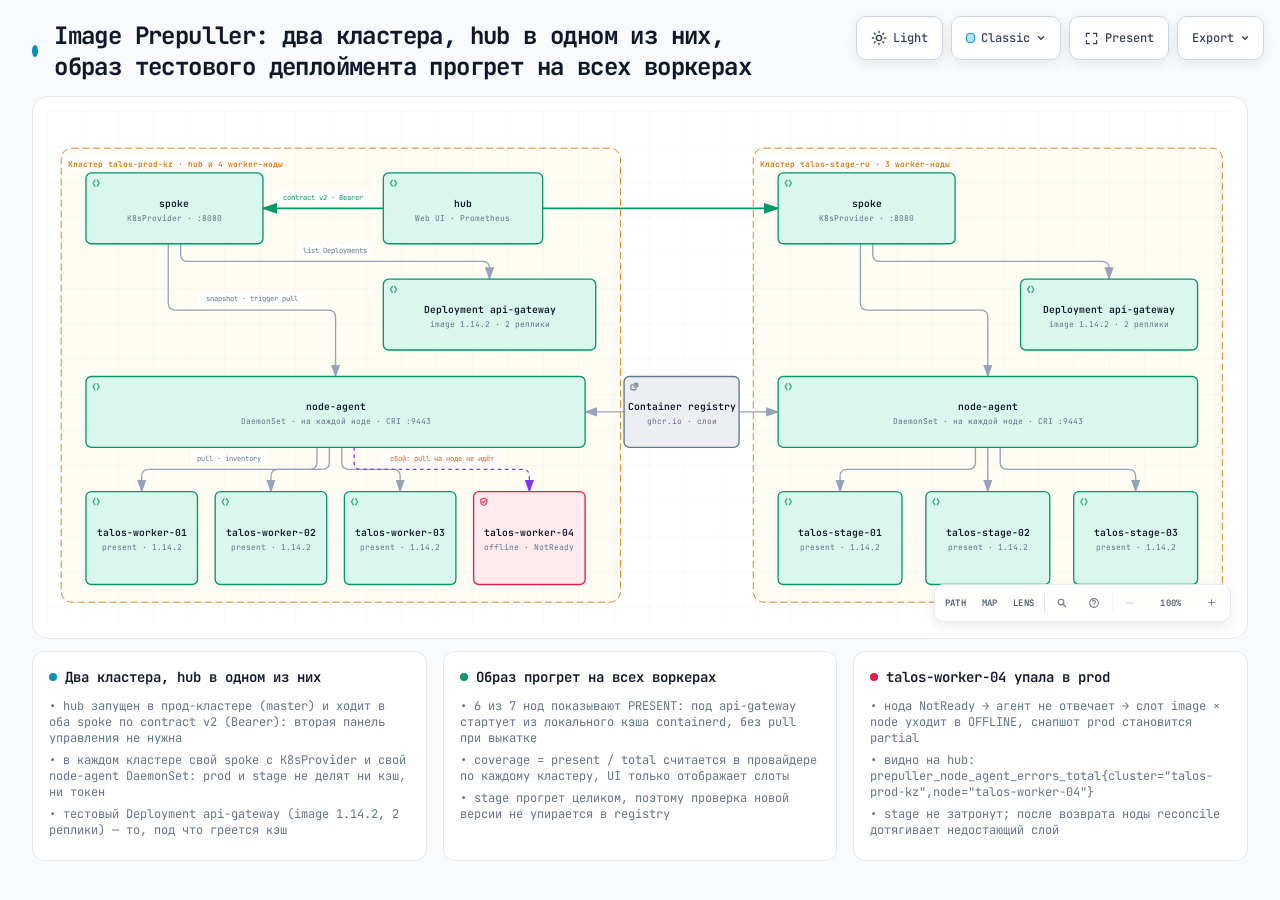
==== commit 59335166: "docs(diagrams): move hub inside the prod cluster The hub is not a separate control plane floating be" ====
--- a/docs/diagrams/image-prepuller-overview.html
+++ b/docs/diagrams/image-prepuller-overview.html
@@ -4,7 +4,7 @@
   <meta charset="UTF-8">
   <meta name="viewport" content="width=device-width, initial-scale=1.0">
   <meta name="generator" content="archify 2.16.0-dev.0">
-  <title>Image Prepuller: два кластера, тестовый деплоймент и образ, прогретый на всех воркерах Diagram</title>
+  <title>Image Prepuller: два кластера, hub в одном из них, образ тестового деплоймента прогрет на всех воркерах Diagram</title>
   <script>
     // Resolve the theme before first paint so light-preference users don't
     // see a dark flash. The toolbar script below re-applies with UI state.
@@ -4948,7 +4948,7 @@
            data-preset-badge-blueprint="BLUEPRINT / REV 01"
            data-preset-badge-editorial="EDITORIAL / FIELD NOTE">
         <div class="pulse-dot"></div>
-        <h1>Image Prepuller: два кластера, тестовый деплоймент и образ, прогретый на всех воркерах</h1>
+        <h1>Image Prepuller: два кластера, hub в одном из них, образ тестового деплоймента прогрет на всех воркерах</h1>
       </div>
     </div>
 
@@ -4997,8 +4997,8 @@
     <!-- Main Diagram -->
     <div class="diagram-container" data-detail-level="read"
          data-preset-badge-editorial-plate="ARCHIFY / PLATE 04">
-      <svg viewBox="0 0 1340 620" role="img" lang="en" aria-labelledby="archify-diagram-title archify-diagram-description" data-preset="classic" data-quality-profile="showcase">
-        <title id="archify-diagram-title">Image Prepuller: два кластера, тестовый деплоймент и образ, прогретый на всех воркерах</title>
+      <svg viewBox="0 0 1340 580" role="img" lang="en" aria-labelledby="archify-diagram-title archify-diagram-description" data-preset="classic" data-quality-profile="showcase">
+        <title id="archify-diagram-title">Image Prepuller: два кластера, hub в одном из них, образ тестового деплоймента прогрет на всех воркерах</title>
         <desc id="archify-diagram-description">An architecture diagram generated by Archify.</desc>
         <!-- Definitions -->
         <defs>
@@ -5023,233 +5023,236 @@
         <rect width="100%" height="100%" fill="url(#grid)" />
 
         <!-- Boundaries (behind everything) -->
-        <rect data-graph-role="structural-frame" data-composition-frame-kind="region" data-composition-frame-id="0" data-composition-frame-label="Кластер talos-prod-kz · 4 worker-ноды" x="12" y="72" width="628" height="508" rx="12" class="c-region" stroke-width="1"/>
-
-        <rect data-graph-role="structural-frame" data-composition-frame-kind="region" data-composition-frame-id="1" data-composition-frame-label="Кластер talos-stage-ru · 3 worker-ноды" x="812" y="72" width="516" height="508" rx="12" class="c-region" stroke-width="1"/>
+        <rect data-graph-role="structural-frame" data-composition-frame-kind="region" data-composition-frame-id="0" data-composition-frame-label="Кластер talos-prod-kz · hub и 4 worker-ноды" x="16" y="42" width="632" height="513" rx="12" class="c-region" stroke-width="1"/>
+
+        <rect data-graph-role="structural-frame" data-composition-frame-kind="region" data-composition-frame-id="1" data-composition-frame-label="Кластер talos-stage-ru · 3 worker-ноды" x="798" y="42" width="530" height="513" rx="12" class="c-region" stroke-width="1"/>
 
         <!-- Connection paths (before components for correct z-order) -->
-        <path data-edge-from="hub" data-edge-to="spokeA" data-edge-key="0" data-composition-points="656,140;612,140" d="M 656 140 L 612 140" class="a-emphasis" stroke-width="1.8" marker-end="url(#arrowhead-emphasis)"/>
-        <path data-edge-from="hub" data-edge-to="spokeB" data-edge-key="1" data-composition-points="796,140;840,140" d="M 796 140 L 840 140" class="a-emphasis" stroke-width="1.8" marker-end="url(#arrowhead-emphasis)"/>
-        <path data-edge-from="registry" data-edge-to="agentA" data-edge-key="2" data-composition-points="656,320;612,320" d="M 656 320 L 612 320" class="a-default" stroke-width="1.5" marker-end="url(#arrowhead)"/>
-        <path data-edge-from="registry" data-edge-to="agentB" data-edge-key="3" data-composition-points="796,320;840,320" d="M 796 320 L 840 320" class="a-default" stroke-width="1.5" marker-end="url(#arrowhead)"/>
-        <path data-edge-from="spokeA" data-edge-to="agentA" data-edge-label="snapshot · trigger pull" data-edge-key="4" data-composition-points="497,180;497,230;326,230;326,280" d="M 497 180 L 497 222 Q 497 230 489 230 L 334 230 Q 326 230 326 238 L 326 280" class="a-default" stroke-width="1.5" marker-end="url(#arrowhead)"/>
-        <path data-edge-from="spokeB" data-edge-to="agentB" data-edge-key="5" data-composition-points="940,180;940,230;1070,230;1070,280" d="M 940 180 L 940 222 Q 940 230 948 230 L 1062 230 Q 1070 230 1070 238 L 1070 280" class="a-default" stroke-width="1.5" marker-end="url(#arrowhead)"/>
-        <path data-edge-from="spokeA" data-edge-to="deployA" data-edge-label="list Deployments" data-edge-key="6" data-composition-points="382,140;270,140" d="M 382 140 L 270 140" class="a-default" stroke-width="1.5" marker-end="url(#arrowhead)"/>
-        <path data-edge-from="spokeB" data-edge-to="deployB" data-edge-key="7" data-composition-points="1040,140;1070,140" d="M 1040 140 L 1070 140" class="a-default" stroke-width="1.5" marker-end="url(#arrowhead)"/>
-        <path data-edge-from="agentA" data-edge-to="wA1" data-edge-label="pull · inventory" data-edge-key="8" data-composition-points="305,360;305,405;105,405;105,450" d="M 305 360 L 305 397 Q 305 405 297 405 L 113 405 Q 105 405 105 413 L 105 450" class="a-default" stroke-width="1.5" marker-end="url(#arrowhead)"/>
-        <path data-edge-from="agentA" data-edge-to="wA2" data-edge-key="9" data-composition-points="319,360;319,405;252,405;252,450" d="M 319 360 L 319 397 Q 319 405 311 405 L 260 405 Q 252 405 252 413 L 252 450" class="a-default" stroke-width="1.5" marker-end="url(#arrowhead)"/>
-        <path data-edge-from="agentA" data-edge-to="wA3" data-edge-key="10" data-composition-points="333,360;333,405;399,405;399,450" d="M 333 360 L 333 397 Q 333 405 341 405 L 391 405 Q 399 405 399 413 L 399 450" class="a-default" stroke-width="1.5" marker-end="url(#arrowhead)"/>
-        <path data-edge-from="agentA" data-edge-to="wA4" data-edge-label="сбой: pull на ноде не идёт" data-edge-key="11" data-composition-points="347,360;347,405;547,405;547,450" d="M 347 360 L 347 397 Q 347 405 355 405 L 539 405 Q 547 405 547 413 L 547 450" class="a-dashed" stroke-width="1.5" marker-end="url(#arrowhead-dashed)"/>
-        <path data-edge-from="agentB" data-edge-to="wB1" data-edge-key="12" data-composition-points="1056,360;1056,405;905,405;905,450" d="M 1056 360 L 1056 397 Q 1056 405 1048 405 L 913 405 Q 905 405 905 413 L 905 450" class="a-default" stroke-width="1.5" marker-end="url(#arrowhead)"/>
-        <path data-edge-from="agentB" data-edge-to="wB2" data-edge-key="13" data-composition-points="1070,360;1070,450" d="M 1070 360 L 1070 450" class="a-default" stroke-width="1.5" marker-end="url(#arrowhead)"/>
-        <path data-edge-from="agentB" data-edge-to="wB3" data-edge-key="14" data-composition-points="1084,360;1084,405;1235,405;1235,450" d="M 1084 360 L 1084 397 Q 1084 405 1092 405 L 1227 405 Q 1235 405 1235 413 L 1235 450" class="a-default" stroke-width="1.5" marker-end="url(#arrowhead)"/>
+        <path data-edge-from="hub" data-edge-to="spokeA" data-edge-label="contract v2 · Bearer" data-edge-key="0" data-composition-points="380,110;244,110" d="M 380 110 L 244 110" class="a-emphasis" stroke-width="1.8" marker-end="url(#arrowhead-emphasis)"/>
+        <path data-edge-from="hub" data-edge-to="spokeB" data-edge-key="1" data-composition-points="560,110;826,110" d="M 560 110 L 826 110" class="a-emphasis" stroke-width="1.8" marker-end="url(#arrowhead-emphasis)"/>
+        <path data-edge-from="registry" data-edge-to="agentA" data-edge-key="2" data-composition-points="652,340;608,340" d="M 652 340 L 608 340" class="a-default" stroke-width="1.5" marker-end="url(#arrowhead)"/>
+        <path data-edge-from="registry" data-edge-to="agentB" data-edge-key="3" data-composition-points="782,340;826,340" d="M 782 340 L 826 340" class="a-default" stroke-width="1.5" marker-end="url(#arrowhead)"/>
+        <path data-edge-from="spokeA" data-edge-to="agentA" data-edge-label="snapshot · trigger pull" data-edge-key="4" data-composition-points="137,150;137,225;326,225;326,300" d="M 137 150 L 137 217 Q 137 225 145 225 L 318 225 Q 326 225 326 233 L 326 300" class="a-default" stroke-width="1.5" marker-end="url(#arrowhead)"/>
+        <path data-edge-from="spokeB" data-edge-to="agentB" data-edge-key="5" data-composition-points="919,150;919,225;1063,225;1063,300" d="M 919 150 L 919 217 Q 919 225 927 225 L 1055 225 Q 1063 225 1063 233 L 1063 300" class="a-default" stroke-width="1.5" marker-end="url(#arrowhead)"/>
+        <path data-edge-from="spokeA" data-edge-to="deployA" data-edge-label="list Deployments" data-edge-key="6" data-composition-points="151,150;151,170;500,170;500,190" d="M 151 150 L 151 162 Q 151 170 159 170 L 492 170 Q 500 170 500 178 L 500 190" class="a-default" stroke-width="1.5" marker-end="url(#arrowhead)"/>
+        <path data-edge-from="spokeB" data-edge-to="deployB" data-edge-key="7" data-composition-points="933,150;933,170;1200,170;1200,190" d="M 933 150 L 933 162 Q 933 170 941 170 L 1192 170 Q 1200 170 1200 178 L 1200 190" class="a-default" stroke-width="1.5" marker-end="url(#arrowhead)"/>
+        <path data-edge-from="agentA" data-edge-to="wA1" data-edge-label="pull · inventory" data-edge-key="8" data-composition-points="305,380;305,405;107,405;107,430" d="M 305 380 L 305 397 Q 305 405 297 405 L 115 405 Q 107 405 107 413 L 107 430" class="a-default" stroke-width="1.5" marker-end="url(#arrowhead)"/>
+        <path data-edge-from="agentA" data-edge-to="wA2" data-edge-key="9" data-composition-points="319,380;319,405;253,405;253,430" d="M 319 380 L 319 397 Q 319 405 311 405 L 261 405 Q 253 405 253 413 L 253 430" class="a-default" stroke-width="1.5" marker-end="url(#arrowhead)"/>
+        <path data-edge-from="agentA" data-edge-to="wA3" data-edge-key="10" data-composition-points="333,380;333,405;399,405;399,430" d="M 333 380 L 333 397 Q 333 405 341 405 L 391 405 Q 399 405 399 413 L 399 430" class="a-default" stroke-width="1.5" marker-end="url(#arrowhead)"/>
+        <path data-edge-from="agentA" data-edge-to="wA4" data-edge-label="сбой: pull на ноде не идёт" data-edge-key="11" data-composition-points="347,380;347,405;545,405;545,430" d="M 347 380 L 347 397 Q 347 405 355 405 L 537 405 Q 545 405 545 413 L 545 430" class="a-dashed" stroke-width="1.5" marker-end="url(#arrowhead-dashed)"/>
+        <path data-edge-from="agentB" data-edge-to="wB1" data-edge-key="12" data-composition-points="1049,380;1049,405;896,405;896,430" d="M 1049 380 L 1049 397 Q 1049 405 1041 405 L 904 405 Q 896 405 896 413 L 896 430" class="a-default" stroke-width="1.5" marker-end="url(#arrowhead)"/>
+        <path data-edge-from="agentB" data-edge-to="wB2" data-edge-key="13" data-composition-points="1063,380;1063,430" d="M 1063 380 L 1063 430" class="a-default" stroke-width="1.5" marker-end="url(#arrowhead)"/>
+        <path data-edge-from="agentB" data-edge-to="wB3" data-edge-key="14" data-composition-points="1077,380;1077,405;1230,405;1230,430" d="M 1077 380 L 1077 397 Q 1077 405 1085 405 L 1222 405 Q 1230 405 1230 413 L 1230 430" class="a-default" stroke-width="1.5" marker-end="url(#arrowhead)"/>
 
         <!-- Components -->
-        <g id="node-hub" data-node-id="hub" data-node-label="hub" tabindex="0" role="button" aria-label="Focus hub, Web UI · Prometheus, Architecture component" aria-pressed="false" data-node-kind="backend" data-node-sublabel="Web UI · Prometheus" data-node-context="Architecture component">
-          <title>hub · Web UI · Prometheus · Architecture component</title>
-          <rect x="656" y="100" width="140" height="80" rx="6" class="c-mask"/>
-          <rect x="656" y="100" width="140" height="80" rx="6" class="c-backend" stroke-width="1.5"/>
-          <g aria-hidden="true" data-semantic-sigil="backend" class="semantic-sigil s-backend" transform="translate(662 106) scale(0.6875)">
+        <g id="node-hub" data-node-id="hub" data-node-label="hub" tabindex="0" role="button" aria-label="Focus hub, Web UI · Prometheus, Кластер talos-prod-kz · hub и 4 worker-ноды" aria-pressed="false" data-node-kind="backend" data-node-sublabel="Web UI · Prometheus" data-node-context="Кластер talos-prod-kz · hub и 4 worker-ноды">
+          <title>hub · Web UI · Prometheus · Кластер talos-prod-kz · hub и 4 worker-ноды</title>
+          <rect x="380" y="70" width="180" height="80" rx="6" class="c-mask"/>
+          <rect x="380" y="70" width="180" height="80" rx="6" class="c-backend" stroke-width="1.5"/>
+          <g aria-hidden="true" data-semantic-sigil="backend" class="semantic-sigil s-backend" transform="translate(386 76) scale(0.6875)">
             <path d="M6 3 3 8l3 5M10 3l3 5-3 5"/>
           </g>
-          <text data-node-label="" data-detail-anchor="" x="726" y="138" class="t-primary" font-size="11" font-weight="600" text-anchor="middle">hub</text>
-        <text data-detail="context" x="726" y="154" class="t-muted" font-size="9" text-anchor="middle">Web UI · Prometheus</text>
+          <text data-node-label="" data-detail-anchor="" x="470" y="108" class="t-primary" font-size="11" font-weight="600" text-anchor="middle">hub</text>
+        <text data-detail="context" x="470" y="124" class="t-muted" font-size="9" text-anchor="middle">Web UI · Prometheus</text>
         </g>
 
         <g id="node-registry" data-node-id="registry" data-node-label="Container registry" tabindex="0" role="button" aria-label="Focus Container registry, ghcr.io · слои, Architecture component" aria-pressed="false" data-node-kind="external" data-node-sublabel="ghcr.io · слои" data-node-context="Architecture component">
           <title>Container registry · ghcr.io · слои · Architecture component</title>
-          <rect x="656" y="280" width="140" height="80" rx="6" class="c-mask"/>
-          <rect x="656" y="280" width="140" height="80" rx="6" class="c-external" stroke-width="1.5"/>
-          <g aria-hidden="true" data-semantic-sigil="external" class="semantic-sigil s-external" transform="translate(662 286) scale(0.6875)">
+          <rect x="652" y="300" width="130" height="80" rx="6" class="c-mask"/>
+          <rect x="652" y="300" width="130" height="80" rx="6" class="c-external" stroke-width="1.5"/>
+          <g aria-hidden="true" data-semantic-sigil="external" class="semantic-sigil s-external" transform="translate(658 306) scale(0.6875)">
             <rect x="2.5" y="5" width="8.5" height="8" rx="1.5"/>
             <path d="M8 2.5h5.5V8M13.5 2.5 7.5 8.5"/>
           </g>
-          <text data-node-label="" data-detail-anchor="" x="726" y="318" class="t-primary" font-size="11" font-weight="600" text-anchor="middle">Container registry</text>
-        <text data-detail="context" x="726" y="334" class="t-muted" font-size="9" text-anchor="middle">ghcr.io · слои</text>
+          <text data-node-label="" data-detail-anchor="" x="717" y="338" class="t-primary" font-size="11" font-weight="600" text-anchor="middle">Container registry</text>
+        <text data-detail="context" x="717" y="354" class="t-muted" font-size="9" text-anchor="middle">ghcr.io · слои</text>
         </g>
 
-        <g id="node-deployA" data-node-id="deployA" data-node-label="Deployment api-gateway" tabindex="0" role="button" aria-label="Focus Deployment api-gateway, image 1.14.2 · 2 реплики, Кластер talos-prod-kz · 4 worker-ноды" aria-pressed="false" data-node-kind="backend" data-node-sublabel="image 1.14.2 · 2 реплики" data-node-context="Кластер talos-prod-kz · 4 worker-ноды">
-          <title>Deployment api-gateway · image 1.14.2 · 2 реплики · Кластер talos-prod-kz · 4 worker-ноды</title>
-          <rect x="40" y="100" width="230" height="80" rx="6" class="c-mask"/>
-          <rect x="40" y="100" width="230" height="80" rx="6" class="c-backend" stroke-width="1.5"/>
-          <g aria-hidden="true" data-semantic-sigil="backend" class="semantic-sigil s-backend" transform="translate(46 106) scale(0.6875)">
+        <g id="node-spokeA" data-node-id="spokeA" data-node-label="spoke" tabindex="0" role="button" aria-label="Focus spoke, K8sProvider · :8080, Кластер talos-prod-kz · hub и 4 worker-ноды" aria-pressed="false" data-node-kind="backend" data-node-sublabel="K8sProvider · :8080" data-node-context="Кластер talos-prod-kz · hub и 4 worker-ноды">
+          <title>spoke · K8sProvider · :8080 · Кластер talos-prod-kz · hub и 4 worker-ноды</title>
+          <rect x="44" y="70" width="200" height="80" rx="6" class="c-mask"/>
+          <rect x="44" y="70" width="200" height="80" rx="6" class="c-backend" stroke-width="1.5"/>
+          <g aria-hidden="true" data-semantic-sigil="backend" class="semantic-sigil s-backend" transform="translate(50 76) scale(0.6875)">
             <path d="M6 3 3 8l3 5M10 3l3 5-3 5"/>
           </g>
-          <text data-node-label="" data-detail-anchor="" x="155" y="138" class="t-primary" font-size="11" font-weight="600" text-anchor="middle">Deployment api-gateway</text>
-        <text data-detail="context" x="155" y="154" class="t-muted" font-size="9" text-anchor="middle">image 1.14.2 · 2 реплики</text>
+          <text data-node-label="" data-detail-anchor="" x="144" y="108" class="t-primary" font-size="11" font-weight="600" text-anchor="middle">spoke</text>
+        <text data-detail="context" x="144" y="124" class="t-muted" font-size="9" text-anchor="middle">K8sProvider · :8080</text>
         </g>
 
-        <g id="node-spokeA" data-node-id="spokeA" data-node-label="spoke" tabindex="0" role="button" aria-label="Focus spoke, K8sProvider · :8080, Кластер talos-prod-kz · 4 worker-ноды" aria-pressed="false" data-node-kind="backend" data-node-sublabel="K8sProvider · :8080" data-node-context="Кластер talos-prod-kz · 4 worker-ноды">
-          <title>spoke · K8sProvider · :8080 · Кластер talos-prod-kz · 4 worker-ноды</title>
-          <rect x="382" y="100" width="230" height="80" rx="6" class="c-mask"/>
-          <rect x="382" y="100" width="230" height="80" rx="6" class="c-backend" stroke-width="1.5"/>
-          <g aria-hidden="true" data-semantic-sigil="backend" class="semantic-sigil s-backend" transform="translate(388 106) scale(0.6875)">
+        <g id="node-deployA" data-node-id="deployA" data-node-label="Deployment api-gateway" tabindex="0" role="button" aria-label="Focus Deployment api-gateway, image 1.14.2 · 2 реплики, Кластер talos-prod-kz · hub и 4 worker-ноды" aria-pressed="false" data-node-kind="backend" data-node-sublabel="image 1.14.2 · 2 реплики" data-node-context="Кластер talos-prod-kz · hub и 4 worker-ноды">
+          <title>Deployment api-gateway · image 1.14.2 · 2 реплики · Кластер talos-prod-kz · hub и 4 worker-ноды</title>
+          <rect x="380" y="190" width="240" height="80" rx="6" class="c-mask"/>
+          <rect x="380" y="190" width="240" height="80" rx="6" class="c-backend" stroke-width="1.5"/>
+          <g aria-hidden="true" data-semantic-sigil="backend" class="semantic-sigil s-backend" transform="translate(386 196) scale(0.6875)">
             <path d="M6 3 3 8l3 5M10 3l3 5-3 5"/>
           </g>
-          <text data-node-label="" data-detail-anchor="" x="497" y="138" class="t-primary" font-size="11" font-weight="600" text-anchor="middle">spoke</text>
-        <text data-detail="context" x="497" y="154" class="t-muted" font-size="9" text-anchor="middle">K8sProvider · :8080</text>
+          <text data-node-label="" data-detail-anchor="" x="500" y="228" class="t-primary" font-size="11" font-weight="600" text-anchor="middle">Deployment api-gateway</text>
+        <text data-detail="context" x="500" y="244" class="t-muted" font-size="9" text-anchor="middle">image 1.14.2 · 2 реплики</text>
         </g>
 
-        <g id="node-agentA" data-node-id="agentA" data-node-label="node-agent" tabindex="0" role="button" aria-label="Focus node-agent, DaemonSet · на каждой ноде · CRI :9443, Кластер talos-prod-kz · 4 worker-ноды" aria-pressed="false" data-node-kind="backend" data-node-sublabel="DaemonSet · на каждой ноде · CRI :9443" data-node-context="Кластер talos-prod-kz · 4 worker-ноды">
-          <title>node-agent · DaemonSet · на каждой ноде · CRI :9443 · Кластер talos-prod-kz · 4 worker-ноды</title>
-          <rect x="40" y="280" width="572" height="80" rx="6" class="c-mask"/>
-          <rect x="40" y="280" width="572" height="80" rx="6" class="c-backend" stroke-width="1.5"/>
-          <g aria-hidden="true" data-semantic-sigil="backend" class="semantic-sigil s-backend" transform="translate(46 286) scale(0.6875)">
+        <g id="node-agentA" data-node-id="agentA" data-node-label="node-agent" tabindex="0" role="button" aria-label="Focus node-agent, DaemonSet · на каждой ноде · CRI :9443, Кластер talos-prod-kz · hub и 4 worker-ноды" aria-pressed="false" data-node-kind="backend" data-node-sublabel="DaemonSet · на каждой ноде · CRI :9443" data-node-context="Кластер talos-prod-kz · hub и 4 worker-ноды">
+          <title>node-agent · DaemonSet · на каждой ноде · CRI :9443 · Кластер talos-prod-kz · hub и 4 worker-ноды</title>
+          <rect x="44" y="300" width="564" height="80" rx="6" class="c-mask"/>
+          <rect x="44" y="300" width="564" height="80" rx="6" class="c-backend" stroke-width="1.5"/>
+          <g aria-hidden="true" data-semantic-sigil="backend" class="semantic-sigil s-backend" transform="translate(50 306) scale(0.6875)">
             <path d="M6 3 3 8l3 5M10 3l3 5-3 5"/>
           </g>
-          <text data-node-label="" data-detail-anchor="" x="326" y="318" class="t-primary" font-size="11" font-weight="600" text-anchor="middle">node-agent</text>
-        <text data-detail="context" x="326" y="334" class="t-muted" font-size="9" text-anchor="middle">DaemonSet · на каждой ноде · CRI :9443</text>
+          <text data-node-label="" data-detail-anchor="" x="326" y="338" class="t-primary" font-size="11" font-weight="600" text-anchor="middle">node-agent</text>
+        <text data-detail="context" x="326" y="354" class="t-muted" font-size="9" text-anchor="middle">DaemonSet · на каждой ноде · CRI :9443</text>
         </g>
 
-        <g id="node-wA1" data-node-id="wA1" data-node-label="talos-worker-01" tabindex="0" role="button" aria-label="Focus talos-worker-01, present · 1.14.2, Кластер talos-prod-kz · 4 worker-ноды" aria-pressed="false" data-node-kind="backend" data-node-sublabel="present · 1.14.2" data-node-context="Кластер talos-prod-kz · 4 worker-ноды">
-          <title>talos-worker-01 · present · 1.14.2 · Кластер talos-prod-kz · 4 worker-ноды</title>
-          <rect x="40" y="450" width="130" height="110" rx="6" class="c-mask"/>
-          <rect x="40" y="450" width="130" height="110" rx="6" class="c-backend" stroke-width="1.5"/>
-          <g aria-hidden="true" data-semantic-sigil="backend" class="semantic-sigil s-backend" transform="translate(46 456) scale(0.6875)">
+        <g id="node-wA1" data-node-id="wA1" data-node-label="talos-worker-01" tabindex="0" role="button" aria-label="Focus talos-worker-01, present · 1.14.2, Кластер talos-prod-kz · hub и 4 worker-ноды" aria-pressed="false" data-node-kind="backend" data-node-sublabel="present · 1.14.2" data-node-context="Кластер talos-prod-kz · hub и 4 worker-ноды">
+          <title>talos-worker-01 · present · 1.14.2 · Кластер talos-prod-kz · hub и 4 worker-ноды</title>
+          <rect x="44" y="430" width="126" height="105" rx="6" class="c-mask"/>
+          <rect x="44" y="430" width="126" height="105" rx="6" class="c-backend" stroke-width="1.5"/>
+          <g aria-hidden="true" data-semantic-sigil="backend" class="semantic-sigil s-backend" transform="translate(50 436) scale(0.6875)">
             <path d="M6 3 3 8l3 5M10 3l3 5-3 5"/>
           </g>
-          <text data-node-label="" data-detail-anchor="" x="105" y="503" class="t-primary" font-size="11" font-weight="600" text-anchor="middle">talos-worker-01</text>
-        <text data-detail="context" x="105" y="519" class="t-muted" font-size="9" text-anchor="middle">present · 1.14.2</text>
+          <text data-node-label="" data-detail-anchor="" x="107" y="480.5" class="t-primary" font-size="11" font-weight="600" text-anchor="middle">talos-worker-01</text>
+        <text data-detail="context" x="107" y="496.5" class="t-muted" font-size="9" text-anchor="middle">present · 1.14.2</text>
         </g>
 
-        <g id="node-wA2" data-node-id="wA2" data-node-label="talos-worker-02" tabindex="0" role="button" aria-label="Focus talos-worker-02, present · 1.14.2, Кластер talos-prod-kz · 4 worker-ноды" aria-pressed="false" data-node-kind="backend" data-node-sublabel="present · 1.14.2" data-node-context="Кластер talos-prod-kz · 4 worker-ноды">
-          <title>talos-worker-02 · present · 1.14.2 · Кластер talos-prod-kz · 4 worker-ноды</title>
-          <rect x="187" y="450" width="130" height="110" rx="6" class="c-mask"/>
-          <rect x="187" y="450" width="130" height="110" rx="6" class="c-backend" stroke-width="1.5"/>
-          <g aria-hidden="true" data-semantic-sigil="backend" class="semantic-sigil s-backend" transform="translate(193 456) scale(0.6875)">
+        <g id="node-wA2" data-node-id="wA2" data-node-label="talos-worker-02" tabindex="0" role="button" aria-label="Focus talos-worker-02, present · 1.14.2, Кластер talos-prod-kz · hub и 4 worker-ноды" aria-pressed="false" data-node-kind="backend" data-node-sublabel="present · 1.14.2" data-node-context="Кластер talos-prod-kz · hub и 4 worker-ноды">
+          <title>talos-worker-02 · present · 1.14.2 · Кластер talos-prod-kz · hub и 4 worker-ноды</title>
+          <rect x="190" y="430" width="126" height="105" rx="6" class="c-mask"/>
+          <rect x="190" y="430" width="126" height="105" rx="6" class="c-backend" stroke-width="1.5"/>
+          <g aria-hidden="true" data-semantic-sigil="backend" class="semantic-sigil s-backend" transform="translate(196 436) scale(0.6875)">
             <path d="M6 3 3 8l3 5M10 3l3 5-3 5"/>
           </g>
-          <text data-node-label="" data-detail-anchor="" x="252" y="503" class="t-primary" font-size="11" font-weight="600" text-anchor="middle">talos-worker-02</text>
-        <text data-detail="context" x="252" y="519" class="t-muted" font-size="9" text-anchor="middle">present · 1.14.2</text>
+          <text data-node-label="" data-detail-anchor="" x="253" y="480.5" class="t-primary" font-size="11" font-weight="600" text-anchor="middle">talos-worker-02</text>
+        <text data-detail="context" x="253" y="496.5" class="t-muted" font-size="9" text-anchor="middle">present · 1.14.2</text>
         </g>
 
-        <g id="node-wA3" data-node-id="wA3" data-node-label="talos-worker-03" tabindex="0" role="button" aria-label="Focus talos-worker-03, present · 1.14.2, Кластер talos-prod-kz · 4 worker-ноды" aria-pressed="false" data-node-kind="backend" data-node-sublabel="present · 1.14.2" data-node-context="Кластер talos-prod-kz · 4 worker-ноды">
-          <title>talos-worker-03 · present · 1.14.2 · Кластер talos-prod-kz · 4 worker-ноды</title>
-          <rect x="334" y="450" width="130" height="110" rx="6" class="c-mask"/>
-          <rect x="334" y="450" width="130" height="110" rx="6" class="c-backend" stroke-width="1.5"/>
-          <g aria-hidden="true" data-semantic-sigil="backend" class="semantic-sigil s-backend" transform="translate(340 456) scale(0.6875)">
+        <g id="node-wA3" data-node-id="wA3" data-node-label="talos-worker-03" tabindex="0" role="button" aria-label="Focus talos-worker-03, present · 1.14.2, Кластер talos-prod-kz · hub и 4 worker-ноды" aria-pressed="false" data-node-kind="backend" data-node-sublabel="present · 1.14.2" data-node-context="Кластер talos-prod-kz · hub и 4 worker-ноды">
+          <title>talos-worker-03 · present · 1.14.2 · Кластер talos-prod-kz · hub и 4 worker-ноды</title>
+          <rect x="336" y="430" width="126" height="105" rx="6" class="c-mask"/>
+          <rect x="336" y="430" width="126" height="105" rx="6" class="c-backend" stroke-width="1.5"/>
+          <g aria-hidden="true" data-semantic-sigil="backend" class="semantic-sigil s-backend" transform="translate(342 436) scale(0.6875)">
             <path d="M6 3 3 8l3 5M10 3l3 5-3 5"/>
           </g>
-          <text data-node-label="" data-detail-anchor="" x="399" y="503" class="t-primary" font-size="11" font-weight="600" text-anchor="middle">talos-worker-03</text>
-        <text data-detail="context" x="399" y="519" class="t-muted" font-size="9" text-anchor="middle">present · 1.14.2</text>
+          <text data-node-label="" data-detail-anchor="" x="399" y="480.5" class="t-primary" font-size="11" font-weight="600" text-anchor="middle">talos-worker-03</text>
+        <text data-detail="context" x="399" y="496.5" class="t-muted" font-size="9" text-anchor="middle">present · 1.14.2</text>
         </g>
 
-        <g id="node-wA4" data-node-id="wA4" data-node-label="talos-worker-04" tabindex="0" role="button" aria-label="Focus talos-worker-04, offline · NotReady, Кластер talos-prod-kz · 4 worker-ноды" aria-pressed="false" data-node-kind="security" data-node-sublabel="offline · NotReady" data-node-context="Кластер talos-prod-kz · 4 worker-ноды">
-          <title>talos-worker-04 · offline · NotReady · Кластер talos-prod-kz · 4 worker-ноды</title>
-          <rect x="482" y="450" width="130" height="110" rx="6" class="c-mask"/>
-          <rect x="482" y="450" width="130" height="110" rx="6" class="c-security" stroke-width="1.5"/>
-          <g aria-hidden="true" data-semantic-sigil="security" class="semantic-sigil s-security" transform="translate(488 456) scale(0.6875)">
+        <g id="node-wA4" data-node-id="wA4" data-node-label="talos-worker-04" tabindex="0" role="button" aria-label="Focus talos-worker-04, offline · NotReady, Кластер talos-prod-kz · hub и 4 worker-ноды" aria-pressed="false" data-node-kind="security" data-node-sublabel="offline · NotReady" data-node-context="Кластер talos-prod-kz · hub и 4 worker-ноды">
+          <title>talos-worker-04 · offline · NotReady · Кластер talos-prod-kz · hub и 4 worker-ноды</title>
+          <rect x="482" y="430" width="126" height="105" rx="6" class="c-mask"/>
+          <rect x="482" y="430" width="126" height="105" rx="6" class="c-security" stroke-width="1.5"/>
+          <g aria-hidden="true" data-semantic-sigil="security" class="semantic-sigil s-security" transform="translate(488 436) scale(0.6875)">
             <path d="M8 2.2 13 4v3.5c0 3.1-1.8 5.4-5 6.5-3.2-1.1-5-3.4-5-6.5V4Z"/>
             <path d="m5.8 8 1.5 1.5 3-3"/>
           </g>
-          <text data-node-label="" data-detail-anchor="" x="547" y="503" class="t-primary" font-size="11" font-weight="600" text-anchor="middle">talos-worker-04</text>
-        <text data-detail="context" x="547" y="519" class="t-muted" font-size="9" text-anchor="middle">offline · NotReady</text>
+          <text data-node-label="" data-detail-anchor="" x="545" y="480.5" class="t-primary" font-size="11" font-weight="600" text-anchor="middle">talos-worker-04</text>
+        <text data-detail="context" x="545" y="496.5" class="t-muted" font-size="9" text-anchor="middle">offline · NotReady</text>
         </g>
 
         <g id="node-spokeB" data-node-id="spokeB" data-node-label="spoke" tabindex="0" role="button" aria-label="Focus spoke, K8sProvider · :8080, Кластер talos-stage-ru · 3 worker-ноды" aria-pressed="false" data-node-kind="backend" data-node-sublabel="K8sProvider · :8080" data-node-context="Кластер talos-stage-ru · 3 worker-ноды">
           <title>spoke · K8sProvider · :8080 · Кластер talos-stage-ru · 3 worker-ноды</title>
-          <rect x="840" y="100" width="200" height="80" rx="6" class="c-mask"/>
-          <rect x="840" y="100" width="200" height="80" rx="6" class="c-backend" stroke-width="1.5"/>
-          <g aria-hidden="true" data-semantic-sigil="backend" class="semantic-sigil s-backend" transform="translate(846 106) scale(0.6875)">
+          <rect x="826" y="70" width="200" height="80" rx="6" class="c-mask"/>
+          <rect x="826" y="70" width="200" height="80" rx="6" class="c-backend" stroke-width="1.5"/>
+          <g aria-hidden="true" data-semantic-sigil="backend" class="semantic-sigil s-backend" transform="translate(832 76) scale(0.6875)">
             <path d="M6 3 3 8l3 5M10 3l3 5-3 5"/>
           </g>
-          <text data-node-label="" data-detail-anchor="" x="940" y="138" class="t-primary" font-size="11" font-weight="600" text-anchor="middle">spoke</text>
-        <text data-detail="context" x="940" y="154" class="t-muted" font-size="9" text-anchor="middle">K8sProvider · :8080</text>
+          <text data-node-label="" data-detail-anchor="" x="926" y="108" class="t-primary" font-size="11" font-weight="600" text-anchor="middle">spoke</text>
+        <text data-detail="context" x="926" y="124" class="t-muted" font-size="9" text-anchor="middle">K8sProvider · :8080</text>
         </g>
 
         <g id="node-deployB" data-node-id="deployB" data-node-label="Deployment api-gateway" tabindex="0" role="button" aria-label="Focus Deployment api-gateway, image 1.14.2 · 2 реплики, Кластер talos-stage-ru · 3 worker-ноды" aria-pressed="false" data-node-kind="backend" data-node-sublabel="image 1.14.2 · 2 реплики" data-node-context="Кластер talos-stage-ru · 3 worker-ноды">
           <title>Deployment api-gateway · image 1.14.2 · 2 реплики · Кластер talos-stage-ru · 3 worker-ноды</title>
-          <rect x="1070" y="100" width="230" height="80" rx="6" class="c-mask"/>
-          <rect x="1070" y="100" width="230" height="80" rx="6" class="c-backend" stroke-width="1.5"/>
-          <g aria-hidden="true" data-semantic-sigil="backend" class="semantic-sigil s-backend" transform="translate(1076 106) scale(0.6875)">
+          <rect x="1100" y="190" width="200" height="80" rx="6" class="c-mask"/>
+          <rect x="1100" y="190" width="200" height="80" rx="6" class="c-backend" stroke-width="1.5"/>
+          <g aria-hidden="true" data-semantic-sigil="backend" class="semantic-sigil s-backend" transform="translate(1106 196) scale(0.6875)">
             <path d="M6 3 3 8l3 5M10 3l3 5-3 5"/>
           </g>
-          <text data-node-label="" data-detail-anchor="" x="1185" y="138" class="t-primary" font-size="11" font-weight="600" text-anchor="middle">Deployment api-gateway</text>
-        <text data-detail="context" x="1185" y="154" class="t-muted" font-size="9" text-anchor="middle">image 1.14.2 · 2 реплики</text>
+          <text data-node-label="" data-detail-anchor="" x="1200" y="228" class="t-primary" font-size="11" font-weight="600" text-anchor="middle">Deployment api-gateway</text>
+        <text data-detail="context" x="1200" y="244" class="t-muted" font-size="9" text-anchor="middle">image 1.14.2 · 2 реплики</text>
         </g>
 
         <g id="node-agentB" data-node-id="agentB" data-node-label="node-agent" tabindex="0" role="button" aria-label="Focus node-agent, DaemonSet · на каждой ноде · CRI :9443, Кластер talos-stage-ru · 3 worker-ноды" aria-pressed="false" data-node-kind="backend" data-node-sublabel="DaemonSet · на каждой ноде · CRI :9443" data-node-context="Кластер talos-stage-ru · 3 worker-ноды">
           <title>node-agent · DaemonSet · на каждой ноде · CRI :9443 · Кластер talos-stage-ru · 3 worker-ноды</title>
-          <rect x="840" y="280" width="460" height="80" rx="6" class="c-mask"/>
-          <rect x="840" y="280" width="460" height="80" rx="6" class="c-backend" stroke-width="1.5"/>
-          <g aria-hidden="true" data-semantic-sigil="backend" class="semantic-sigil s-backend" transform="translate(846 286) scale(0.6875)">
+          <rect x="826" y="300" width="474" height="80" rx="6" class="c-mask"/>
+          <rect x="826" y="300" width="474" height="80" rx="6" class="c-backend" stroke-width="1.5"/>
+          <g aria-hidden="true" data-semantic-sigil="backend" class="semantic-sigil s-backend" transform="translate(832 306) scale(0.6875)">
             <path d="M6 3 3 8l3 5M10 3l3 5-3 5"/>
           </g>
-          <text data-node-label="" data-detail-anchor="" x="1070" y="318" class="t-primary" font-size="11" font-weight="600" text-anchor="middle">node-agent</text>
-        <text data-detail="context" x="1070" y="334" class="t-muted" font-size="9" text-anchor="middle">DaemonSet · на каждой ноде · CRI :9443</text>
+          <text data-node-label="" data-detail-anchor="" x="1063" y="338" class="t-primary" font-size="11" font-weight="600" text-anchor="middle">node-agent</text>
+        <text data-detail="context" x="1063" y="354" class="t-muted" font-size="9" text-anchor="middle">DaemonSet · на каждой ноде · CRI :9443</text>
         </g>
 
         <g id="node-wB1" data-node-id="wB1" data-node-label="talos-stage-01" tabindex="0" role="button" aria-label="Focus talos-stage-01, present · 1.14.2, Кластер talos-stage-ru · 3 worker-ноды" aria-pressed="false" data-node-kind="backend" data-node-sublabel="present · 1.14.2" data-node-context="Кластер talos-stage-ru · 3 worker-ноды">
           <title>talos-stage-01 · present · 1.14.2 · Кластер talos-stage-ru · 3 worker-ноды</title>
-          <rect x="840" y="450" width="130" height="110" rx="6" class="c-mask"/>
-          <rect x="840" y="450" width="130" height="110" rx="6" class="c-backend" stroke-width="1.5"/>
-          <g aria-hidden="true" data-semantic-sigil="backend" class="semantic-sigil s-backend" transform="translate(846 456) scale(0.6875)">
+          <rect x="826" y="430" width="140" height="105" rx="6" class="c-mask"/>
+          <rect x="826" y="430" width="140" height="105" rx="6" class="c-backend" stroke-width="1.5"/>
+          <g aria-hidden="true" data-semantic-sigil="backend" class="semantic-sigil s-backend" transform="translate(832 436) scale(0.6875)">
             <path d="M6 3 3 8l3 5M10 3l3 5-3 5"/>
           </g>
-          <text data-node-label="" data-detail-anchor="" x="905" y="503" class="t-primary" font-size="11" font-weight="600" text-anchor="middle">talos-stage-01</text>
-        <text data-detail="context" x="905" y="519" class="t-muted" font-size="9" text-anchor="middle">present · 1.14.2</text>
+          <text data-node-label="" data-detail-anchor="" x="896" y="480.5" class="t-primary" font-size="11" font-weight="600" text-anchor="middle">talos-stage-01</text>
+        <text data-detail="context" x="896" y="496.5" class="t-muted" font-size="9" text-anchor="middle">present · 1.14.2</text>
         </g>
 
         <g id="node-wB2" data-node-id="wB2" data-node-label="talos-stage-02" tabindex="0" role="button" aria-label="Focus talos-stage-02, present · 1.14.2, Кластер talos-stage-ru · 3 worker-ноды" aria-pressed="false" data-node-kind="backend" data-node-sublabel="present · 1.14.2" data-node-context="Кластер talos-stage-ru · 3 worker-ноды">
           <title>talos-stage-02 · present · 1.14.2 · Кластер talos-stage-ru · 3 worker-ноды</title>
-          <rect x="1005" y="450" width="130" height="110" rx="6" class="c-mask"/>
-          <rect x="1005" y="450" width="130" height="110" rx="6" class="c-backend" stroke-width="1.5"/>
-          <g aria-hidden="true" data-semantic-sigil="backend" class="semantic-sigil s-backend" transform="translate(1011 456) scale(0.6875)">
+          <rect x="993" y="430" width="140" height="105" rx="6" class="c-mask"/>
+          <rect x="993" y="430" width="140" height="105" rx="6" class="c-backend" stroke-width="1.5"/>
+          <g aria-hidden="true" data-semantic-sigil="backend" class="semantic-sigil s-backend" transform="translate(999 436) scale(0.6875)">
             <path d="M6 3 3 8l3 5M10 3l3 5-3 5"/>
           </g>
-          <text data-node-label="" data-detail-anchor="" x="1070" y="503" class="t-primary" font-size="11" font-weight="600" text-anchor="middle">talos-stage-02</text>
-        <text data-detail="context" x="1070" y="519" class="t-muted" font-size="9" text-anchor="middle">present · 1.14.2</text>
+          <text data-node-label="" data-detail-anchor="" x="1063" y="480.5" class="t-primary" font-size="11" font-weight="600" text-anchor="middle">talos-stage-02</text>
+        <text data-detail="context" x="1063" y="496.5" class="t-muted" font-size="9" text-anchor="middle">present · 1.14.2</text>
         </g>
 
         <g id="node-wB3" data-node-id="wB3" data-node-label="talos-stage-03" tabindex="0" role="button" aria-label="Focus talos-stage-03, present · 1.14.2, Кластер talos-stage-ru · 3 worker-ноды" aria-pressed="false" data-node-kind="backend" data-node-sublabel="present · 1.14.2" data-node-context="Кластер talos-stage-ru · 3 worker-ноды">
           <title>talos-stage-03 · present · 1.14.2 · Кластер talos-stage-ru · 3 worker-ноды</title>
-          <rect x="1170" y="450" width="130" height="110" rx="6" class="c-mask"/>
-          <rect x="1170" y="450" width="130" height="110" rx="6" class="c-backend" stroke-width="1.5"/>
-          <g aria-hidden="true" data-semantic-sigil="backend" class="semantic-sigil s-backend" transform="translate(1176 456) scale(0.6875)">
+          <rect x="1160" y="430" width="140" height="105" rx="6" class="c-mask"/>
+          <rect x="1160" y="430" width="140" height="105" rx="6" class="c-backend" stroke-width="1.5"/>
+          <g aria-hidden="true" data-semantic-sigil="backend" class="semantic-sigil s-backend" transform="translate(1166 436) scale(0.6875)">
             <path d="M6 3 3 8l3 5M10 3l3 5-3 5"/>
           </g>
-          <text data-node-label="" data-detail-anchor="" x="1235" y="503" class="t-primary" font-size="11" font-weight="600" text-anchor="middle">talos-stage-03</text>
-        <text data-detail="context" x="1235" y="519" class="t-muted" font-size="9" text-anchor="middle">present · 1.14.2</text>
+          <text data-node-label="" data-detail-anchor="" x="1230" y="480.5" class="t-primary" font-size="11" font-weight="600" text-anchor="middle">talos-stage-03</text>
+        <text data-detail="context" x="1230" y="496.5" class="t-muted" font-size="9" text-anchor="middle">present · 1.14.2</text>
         </g>
 
         <!-- Connection labels -->
-
+        <g data-detail="context" data-edge-from="hub" data-edge-to="spokeA" data-edge-label="contract v2 · Bearer" data-edge-key="0">
+          <rect x="259" y="90" width="106" height="14" rx="3" class="c-mask"/>
+          <text x="312" y="100" class="t-backend" font-size="8" text-anchor="middle">contract v2 · Bearer</text>
+        </g>
 
 
 
         <g data-detail="context" data-edge-from="spokeA" data-edge-to="agentA" data-edge-label="snapshot · trigger pull" data-edge-key="4">
-          <rect x="351.3" y="210" width="120.39999999999999" height="14" rx="3" class="c-mask"/>
-          <text x="411.5" y="220" class="t-muted" font-size="8" text-anchor="middle">snapshot · trigger pull</text>
+          <rect x="171.3" y="205" width="120.39999999999999" height="14" rx="3" class="c-mask"/>
+          <text x="231.5" y="215" class="t-muted" font-size="8" text-anchor="middle">snapshot · trigger pull</text>
         </g>
 
         <g data-detail="context" data-edge-from="spokeA" data-edge-to="deployA" data-edge-label="list Deployments" data-edge-key="6">
-          <rect x="282.6" y="120" width="86.8" height="14" rx="3" class="c-mask"/>
-          <text x="326" y="130" class="t-muted" font-size="8" text-anchor="middle">list Deployments</text>
+          <rect x="282.1" y="150" width="86.8" height="14" rx="3" class="c-mask"/>
+          <text x="325.5" y="160" class="t-muted" font-size="8" text-anchor="middle">list Deployments</text>
         </g>
 
         <g data-detail="context" data-edge-from="agentA" data-edge-to="wA1" data-edge-label="pull · inventory" data-edge-key="8">
-          <rect x="161.6" y="385" width="86.8" height="14" rx="3" class="c-mask"/>
-          <text x="205" y="395" class="t-muted" font-size="8" text-anchor="middle">pull · inventory</text>
+          <rect x="162.6" y="385" width="86.8" height="14" rx="3" class="c-mask"/>
+          <text x="206" y="395" class="t-muted" font-size="8" text-anchor="middle">pull · inventory</text>
         </g>
 
 
         <g data-detail="context" data-edge-from="agentA" data-edge-to="wA4" data-edge-label="сбой: pull на ноде не идёт" data-edge-key="11">
-          <rect x="379.6" y="385" width="134.8" height="14" rx="3" class="c-mask"/>
-          <text x="447" y="395" class="t-messagebus" font-size="8" text-anchor="middle">сбой: pull на ноде не идёт</text>
+          <rect x="378.6" y="385" width="134.8" height="14" rx="3" class="c-mask"/>
+          <text x="446" y="395" class="t-messagebus" font-size="8" text-anchor="middle">сбой: pull на ноде не идёт</text>
         </g>
 
 
 
 
         <!-- Boundary labels (foreground masks keep routes out of titles) -->
-        <g data-graph-role="structural-frame-label" data-composition-frame-id="0" data-composition-frame-kind="region" data-composition-frame-label="Кластер talos-prod-kz · 4 worker-ноды">
-          <rect data-graph-role="structural-frame-label-mask" x="16" y="80" width="209.79999999999998" height="16" rx="3" class="c-mask"/>
-          <text data-boundary-label="" x="20" y="93" class="t-cloud" font-size="9" font-weight="600">Кластер talos-prod-kz · 4 worker-ноды</text>
+        <g data-graph-role="structural-frame-label" data-composition-frame-id="0" data-composition-frame-kind="region" data-composition-frame-label="Кластер talos-prod-kz · hub и 4 worker-ноды">
+          <rect data-graph-role="structural-frame-label-mask" x="20" y="50" width="242.2" height="16" rx="3" class="c-mask"/>
+          <text data-boundary-label="" x="24" y="63" class="t-cloud" font-size="9" font-weight="600">Кластер talos-prod-kz · hub и 4 worker-ноды</text>
         </g>
 
         <g data-graph-role="structural-frame-label" data-composition-frame-id="1" data-composition-frame-kind="region" data-composition-frame-label="Кластер talos-stage-ru · 3 worker-ноды">
-          <rect data-graph-role="structural-frame-label-mask" x="816" y="80" width="215.2" height="16" rx="3" class="c-mask"/>
-          <text data-boundary-label="" x="820" y="93" class="t-cloud" font-size="9" font-weight="600">Кластер talos-stage-ru · 3 worker-ноды</text>
+          <rect data-graph-role="structural-frame-label-mask" x="802" y="50" width="215.2" height="16" rx="3" class="c-mask"/>
+          <text data-boundary-label="" x="806" y="63" class="t-cloud" font-size="9" font-weight="600">Кластер talos-stage-ru · 3 worker-ноды</text>
         </g>
 
         <!-- Legend -->
@@ -5443,11 +5446,11 @@
       <div class="card">
         <div class="card-header">
           <div class="card-dot cyan"></div>
-          <h3>Два кластера, один hub</h3>
+          <h3>Два кластера, hub в одном из них</h3>
         </div>
         <ul>
-          <li>&bull; hub держит для каждого кластера свою матрицу image × node и ходит в spoke по contract v2 (Bearer)</li>
-          <li>&bull; в кластере свой spoke с K8sProvider и свой node-agent DaemonSet: prod и stage не делят ни кэш, ни токен</li>
+          <li>&bull; hub запущен в прод-кластере (master) и ходит в оба spoke по contract v2 (Bearer): вторая панель управления не нужна</li>
+          <li>&bull; в каждом кластере свой spoke с K8sProvider и свой node-agent DaemonSet: prod и stage не делят ни кэш, ни токен</li>
           <li>&bull; тестовый Deployment api-gateway (image 1.14.2, 2 реплики) — то, под что греется кэш</li>
         </ul>
       </div>
